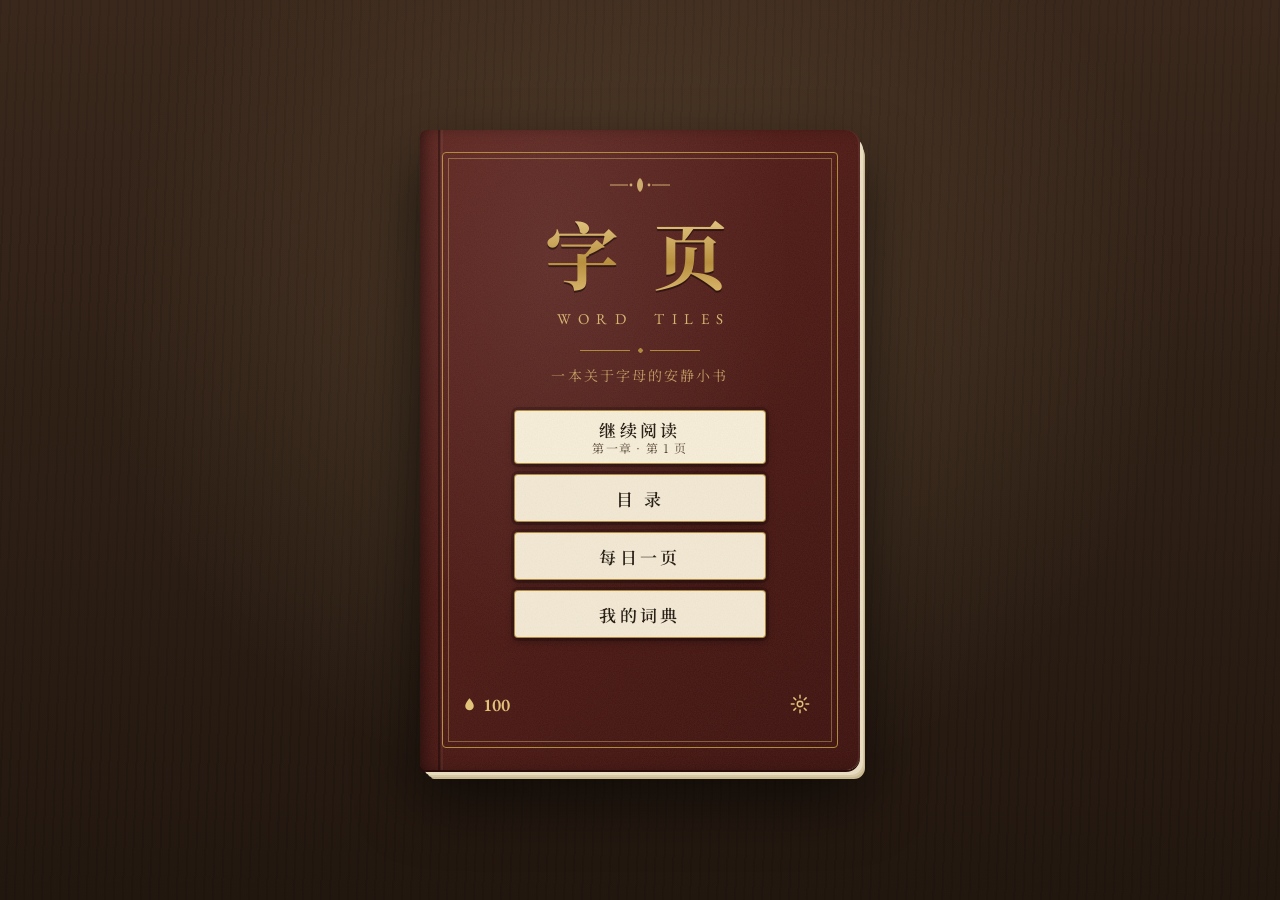
==== index.html @ 2c479955 "字页：书页风格的单词连线游戏 - 上下左右滑动连线，字砖带使用次数，幕布、提示、烟花、额外单词 - 双页书本布局与翻页动画，窄屏自动切换为单页 - 目录、每日一页、我的词典（中文释义） - 原创词表与" ====
<!doctype html>
<html lang="zh-CN">
<head>
<meta charset="utf-8">
<meta name="viewport" content="width=device-width, initial-scale=1, viewport-fit=cover">
<title>字页 · Word Pages</title>
<meta name="description" content="书页风格的单词连线谜题：上下左右滑动字母，用尽每一块字砖。">
<link rel="preconnect" href="https://fonts.googleapis.com">
<link rel="preconnect" href="https://fonts.gstatic.com" crossorigin>
<link href="https://fonts.googleapis.com/css2?family=EB+Garamond:ital,wght@0,400;0,500;0,600;0,700;1,400;1,500&family=Noto+Serif+SC:wght@400;600;700&display=swap" rel="stylesheet">
<link rel="stylesheet" href="style.css">
</head>
<body>
<svg width="0" height="0" style="position:absolute" aria-hidden="true">
  <defs>
    <filter id="inkRough" x="-10%" y="-10%" width="120%" height="120%">
      <feTurbulence type="fractalNoise" baseFrequency="0.9" numOctaves="2" seed="3" result="n"/>
      <feDisplacementMap in="SourceGraphic" in2="n" scale="2.4"/>
    </filter>
    <symbol id="i-feather" viewBox="0 0 24 24"><path d="M20 4c-6 0-11 4-12.5 10L6 18.5M20 4c0 6-4 11-10 12.5M20 4 8.5 15.5M4 20l2-1.5" fill="none" stroke="currentColor" stroke-width="1.6" stroke-linecap="round" stroke-linejoin="round"/></symbol>
    <symbol id="i-spark" viewBox="0 0 24 24"><path d="M12 3v4M12 17v4M3 12h4M17 12h4M5.6 5.6l2.8 2.8M15.6 15.6l2.8 2.8M5.6 18.4l2.8-2.8M15.6 8.4l2.8-2.8" fill="none" stroke="currentColor" stroke-width="1.6" stroke-linecap="round"/><circle cx="12" cy="12" r="1.6" fill="currentColor"/></symbol>
    <symbol id="i-notes" viewBox="0 0 24 24"><path d="M6 3h9l4 4v14H6zM15 3v4h4M9 11h7M9 14.5h7M9 18h4" fill="none" stroke="currentColor" stroke-width="1.6" stroke-linejoin="round" stroke-linecap="round"/></symbol>
    <symbol id="i-book" viewBox="0 0 24 24"><path d="M3 5.5C6 4 9 4 12 6c3-2 6-2 9-.5V19c-3-1.5-6-1.5-9 .5-3-2-6-2-9-.5zM12 6v13.5" fill="none" stroke="currentColor" stroke-width="1.6" stroke-linejoin="round"/></symbol>
    <symbol id="i-drop" viewBox="0 0 24 24"><path d="M12 3s6 6.6 6 11a6 6 0 0 1-12 0c0-4.4 6-11 6-11z" fill="currentColor"/></symbol>
    <symbol id="i-undo" viewBox="0 0 24 24"><path d="M9 7 4 12l5 5M4 12h10a6 6 0 0 1 0 12" fill="none" stroke="currentColor" stroke-width="1.6" stroke-linecap="round" stroke-linejoin="round" transform="translate(0 -3)"/></symbol>
    <symbol id="i-gear" viewBox="0 0 24 24"><circle cx="12" cy="12" r="3" fill="none" stroke="currentColor" stroke-width="1.6"/><path d="M12 2.5v3M12 18.5v3M2.5 12h3M18.5 12h3M5.3 5.3l2.1 2.1M16.6 16.6l2.1 2.1M5.3 18.7l2.1-2.1M16.6 7.4l2.1-2.1" stroke="currentColor" stroke-width="1.6" stroke-linecap="round"/></symbol>
    <symbol id="i-close" viewBox="0 0 24 24"><path d="M6 6l12 12M18 6 6 18" stroke="currentColor" stroke-width="1.8" stroke-linecap="round"/></symbol>
    <symbol id="i-lock" viewBox="0 0 24 24"><rect x="5" y="10.5" width="14" height="10" rx="1.5" fill="none" stroke="currentColor" stroke-width="1.6"/><path d="M8 10.5V8a4 4 0 0 1 8 0v2.5" fill="none" stroke="currentColor" stroke-width="1.6"/></symbol>
  </defs>
</svg>

<div id="app">

  <!-- 封面 -->
  <section id="home" class="screen active">
    <div class="cover">
      <div class="cover-frame">
        <div class="cover-orn"><svg class="fleuron" viewBox="0 0 64 16" aria-hidden="true"><path d="M2 8h18M44 8h18" stroke="currentColor" stroke-width="1"/><circle cx="23" cy="8" r="1.4" fill="currentColor"/><circle cx="41" cy="8" r="1.4" fill="currentColor"/><path d="M32 1c4 3 4 11 0 14c-4-3-4-11 0-14z" fill="currentColor"/></svg></div>
        <h1 class="cover-title">字&nbsp;页</h1>
        <div class="cover-sub">WORD&nbsp;&nbsp;TILES</div>
        <div class="cover-rule"></div>
        <p class="cover-tag" id="coverTag">一本关于字母的安静小书</p>
        <div class="cover-actions">
          <button class="plate primary" id="btnContinue"><span class="plate-main">继续阅读</span><span class="plate-sub" id="contSub">第 1 页</span></button>
          <button class="plate" id="btnToc">目 录</button>
          <button class="plate" id="btnDaily">每日一页</button>
          <button class="plate" id="btnDict">我的词典</button>
        </div>
        <div class="cover-foot">
          <span class="ink-count"><svg><use href="#i-drop"/></svg><b class="ink-val">0</b></span>
          <button class="icon-btn light" id="btnSettings" aria-label="设置"><svg><use href="#i-gear"/></svg></button>
        </div>
      </div>
    </div>
  </section>

  <!-- 目录 -->
  <section id="toc" class="screen">
    <div class="sheet">
      <header class="sheet-head">
        <button class="icon-btn" data-back aria-label="返回"><svg><use href="#i-close"/></svg></button>
        <h2>目&nbsp;&nbsp;录</h2>
        <span class="ink-count"><svg><use href="#i-drop"/></svg><b class="ink-val">0</b></span>
      </header>
      <div class="sheet-body" id="tocList"></div>
    </div>
  </section>

  <!-- 每日一页 -->
  <section id="daily" class="screen">
    <div class="sheet narrow">
      <header class="sheet-head">
        <button class="icon-btn" data-back aria-label="返回"><svg><use href="#i-close"/></svg></button>
        <h2>每日一页</h2>
        <span class="ink-count"><svg><use href="#i-drop"/></svg><b class="ink-val">0</b></span>
      </header>
      <div class="sheet-body daily-body">
        <div class="diary-date">
          <div class="diary-month" id="dMonth"></div>
          <div class="diary-day" id="dDay"></div>
          <div class="diary-week" id="dWeek"></div>
        </div>
        <div class="diary-stats">
          <div><b id="dStreak">0</b><span>连续天数</span></div>
          <div><b id="dTotal">0</b><span>累计完成</span></div>
        </div>
        <div class="week-strip" id="dWeekStrip"></div>
        <button class="plate primary" id="btnDailyPlay">翻开今日一页</button>
      </div>
    </div>
  </section>

  <!-- 词典 -->
  <section id="dict" class="screen">
    <div class="sheet">
      <header class="sheet-head">
        <button class="icon-btn" data-back aria-label="返回"><svg><use href="#i-close"/></svg></button>
        <h2>我的词典</h2>
        <span class="dict-count" id="dictCount"></span>
      </header>
      <div class="dict-search"><input id="dictQ" type="search" placeholder="查找已收录的单词…" autocomplete="off"></div>
      <div class="sheet-body" id="dictList"></div>
    </div>
  </section>

  <!-- 游戏 -->
  <section id="game" class="screen">
    <div class="book-wrap">
      <div class="book" id="book">
        <div class="page left" id="pageL">
          <header class="run-head">
            <button class="icon-btn" id="btnMenu" aria-label="目录"><svg><use href="#i-book"/></svg></button>
            <span class="chap" id="chapTitle"></span>
            <span class="ink-count mobile-only"><svg><use href="#i-drop"/></svg><b class="ink-val">0</b></span>
          </header>
          <div class="list-title"><span>词&nbsp;表</span><i id="listProg">0 / 0</i></div>
          <div class="words" id="words"></div>
          <div class="footnote" id="footnote"></div>
          <div class="folio desktop-only" id="folioL"></div>
        </div>
        <div class="page right" id="pageR">
          <header class="run-head">
            <span class="lvl" id="lvlTitle">第 1 页</span>
            <span class="tag-hard" id="tagHard" hidden></span>
            <span class="ink-count desktop-only"><svg><use href="#i-drop"/></svg><b class="ink-val">0</b></span>
          </header>
          <div class="current" id="current"><span class="cur-word" id="curWord"></span></div>
          <div class="grid-wrap" id="gridWrap">
            <div class="grid" id="grid"></div>
            <svg class="trail" id="trail"><polyline id="trailLine" points="" filter="url(#inkRough)"/></svg>
            <div class="tip" id="tip" hidden></div>
          </div>
          <nav class="toolbar">
            <button class="stamp" id="btnUndo" aria-label="撤回"><svg><use href="#i-undo"/></svg><span>撤回</span></button>
            <button class="stamp" id="btnExtras" aria-label="页边批注"><svg><use href="#i-notes"/></svg><span>批注</span><em class="badge" id="extraBadge">0</em></button>
            <button class="stamp" id="btnHint" aria-label="提示"><svg><use href="#i-feather"/></svg><span>提示</span><em class="cost">20</em></button>
            <button class="stamp" id="btnFire" aria-label="烟花"><svg><use href="#i-spark"/></svg><span>烟花</span><em class="cost">60</em></button>
          </nav>
          <div class="folio" id="folioR"></div>
        </div>
      </div>
    </div>
  </section>

  <div class="toast" id="toast"></div>
  <div class="modal" id="modal" hidden>
    <div class="modal-card" role="dialog" aria-modal="true">
      <h3 id="mTitle"></h3>
      <div id="mBody"></div>
      <div class="modal-btns" id="mBtns"></div>
    </div>
  </div>
</div>

<script src="data/levels.js"></script>
<script src="data/dictionary.js"></script>
<script>
  // 参考关卡（从原版 APK 提取）只放在本地 data/reference/，不随仓库发布
  if (location.protocol === 'file:' || /^(localhost|127\.0\.0\.1|\[::1\])$/.test(location.hostname)) {
    document.write('<script src="data/reference/levels.js" onerror="this.remove()"><\/script><script src="data/reference/dictionary.js" onerror="this.remove()"><\/script>');
  }
</script>
<script src="game.js"></script>
</body>
</html>
---- style.css ----
:root{
  --paper:#f3ead6;
  --paper-2:#ece0c6;
  --paper-edge:#d9c9a6;
  --ink:#2b2118;
  --ink-soft:#5b4a3a;
  --ink-faint:#9a8a72;
  --rule:#c8b48f;
  --red:#9b2c22;
  --red-soft:#c25a4c;
  --gold:#b08a3e;
  --gold-hi:#e2c37a;
  --leather:#5a1f1b;
  --leather-2:#3d1210;
  --desk:#2a1d15;
  --pencil:#8e8676;
  --ok:#3e6b46;
  --tile:72px;
  --gap:10px;
  --serif-en:"EB Garamond","Garamond","Georgia","Times New Roman",serif;
  --serif-zh:"Noto Serif SC","Songti SC","SimSun","STSong",serif;
  --noise:url("data:image/svg+xml;utf8,<svg xmlns='http://www.w3.org/2000/svg' width='220' height='220'><filter id='n'><feTurbulence type='fractalNoise' baseFrequency='0.85' numOctaves='3' stitchTiles='stitch'/><feColorMatrix values='0 0 0 0 0.42  0 0 0 0 0.32  0 0 0 0 0.18  0 0 0 0.10 0'/></filter><rect width='100%' height='100%' filter='url(%23n)'/></svg>");
  --fibers:url("data:image/svg+xml;utf8,<svg xmlns='http://www.w3.org/2000/svg' width='400' height='400'><filter id='f'><feTurbulence type='fractalNoise' baseFrequency='0.012 0.06' numOctaves='2' seed='7'/><feColorMatrix values='0 0 0 0 0.5  0 0 0 0 0.38  0 0 0 0 0.2  0 0 0 0.07 0'/></filter><rect width='100%' height='100%' filter='url(%23f)'/></svg>");
}
*{box-sizing:border-box;-webkit-tap-highlight-color:transparent}
html,body{margin:0;height:100%}
body{
  background:var(--desk);
  background-image:
    radial-gradient(ellipse at 50% 35%, rgba(255,214,150,.13), transparent 60%),
    repeating-linear-gradient(92deg, rgba(0,0,0,.08) 0 2px, transparent 2px 9px),
    linear-gradient(180deg,#3a281c,#22170f);
  color:var(--ink);
  font-family:var(--serif-zh);
  overflow:hidden;
  user-select:none;-webkit-user-select:none;
}
button{font:inherit;color:inherit;background:none;border:0;cursor:pointer;padding:0}
svg{width:1em;height:1em}
[hidden]{display:none!important}

#app{position:relative;height:100dvh;width:100%}
.screen{position:absolute;inset:0;display:none;align-items:center;justify-content:center;padding:16px}
.screen.active{display:flex;animation:fadeIn .35s ease}
@keyframes fadeIn{from{opacity:0}to{opacity:1}}

.paper{background-color:var(--paper);background-image:var(--noise),var(--fibers)}

/* ---------- 通用小件 ---------- */
.icon-btn{width:38px;height:38px;border-radius:50%;display:inline-grid;place-items:center;color:var(--ink-soft);font-size:22px;transition:background .2s,color .2s}
.icon-btn:hover{background:rgba(90,60,30,.08);color:var(--ink)}
.icon-btn.light{color:var(--gold-hi)}
.icon-btn.light:hover{background:rgba(255,220,150,.1)}
.ink-count{display:inline-flex;align-items:center;gap:5px;font-family:var(--serif-en);font-size:18px;color:var(--ink-soft)}
.ink-count svg{font-size:17px;color:#1d2a44}
.ink-count b{font-weight:600}
.ink-count.bump b{animation:bump .5s ease}
@keyframes bump{40%{transform:scale(1.35);color:var(--red)}}

/* ---------- 封面 ---------- */
.cover{
  width:min(440px,100%);height:min(640px,100%);
  border-radius:6px 14px 14px 6px;
  background:
    radial-gradient(ellipse at 30% 20%, rgba(255,255,255,.08), transparent 55%),
    var(--noise),
    linear-gradient(135deg,var(--leather),var(--leather-2));
  box-shadow:
    inset 10px 0 18px -8px rgba(0,0,0,.6),
    inset -2px 0 0 rgba(255,255,255,.06),
    0 2px 0 #2a0b09, 4px 6px 0 -1px #e8dcc0, 6px 9px 0 -2px #d8c9a6, 8px 12px 0 -3px #c9b78f,
    0 30px 60px rgba(0,0,0,.6);
  padding:22px;position:relative;
}
.cover::before{content:"";position:absolute;left:18px;top:0;bottom:0;width:2px;background:rgba(0,0,0,.35);box-shadow:3px 0 0 rgba(255,255,255,.05)}
.cover-frame{
  height:100%;border:1.5px solid var(--gold);border-radius:4px;
  outline:1px solid rgba(226,195,122,.4);outline-offset:-7px;
  display:flex;flex-direction:column;align-items:center;justify-content:center;
  color:var(--gold-hi);text-align:center;padding:24px 18px;
}
.fleuron{width:64px;height:16px;display:block;margin:0 auto}
.cover-orn{font-size:30px;opacity:.85;margin-bottom:6px}
.cover-title{
  font-size:74px;margin:0;letter-spacing:.1em;font-weight:700;
  color:var(--gold-hi);
  background:linear-gradient(180deg,#f3dc9c,#b88f3f 60%,#e7c77e);
  -webkit-background-clip:text;background-clip:text;-webkit-text-fill-color:transparent;
  filter:drop-shadow(0 2px 0 rgba(0,0,0,.45));
}
.cover-sub{font-family:var(--serif-en);letter-spacing:.5em;font-size:15px;margin-top:4px;padding-left:.5em;opacity:.9}
.cover-rule{width:120px;height:9px;margin:18px 0 10px;background:
  radial-gradient(circle,var(--gold) 2px,transparent 2.5px) center/9px 9px no-repeat,
  linear-gradient(var(--gold),var(--gold)) left center/50px 1px no-repeat,
  linear-gradient(var(--gold),var(--gold)) right center/50px 1px no-repeat}
.cover-tag{margin:0 0 26px;font-size:14px;opacity:.75;letter-spacing:.15em}
.cover-actions{display:flex;flex-direction:column;gap:12px;width:min(250px,100%)}
.plate{
  min-height:46px;border-radius:3px;padding:8px 16px;
  background:var(--paper);background-image:var(--noise);
  color:var(--ink);font-size:17px;letter-spacing:.2em;font-weight:600;
  box-shadow:0 0 0 1px var(--gold), 0 0 0 4px rgba(0,0,0,.2), 0 4px 10px rgba(0,0,0,.35);
  transition:transform .15s, box-shadow .15s;
  display:flex;flex-direction:column;align-items:center;justify-content:center;line-height:1.25;
}
.plate:hover{transform:translateY(-1px)}
.plate:active{transform:translateY(1px)}
.plate.primary{background-color:#f7efdb}
.plate-main{letter-spacing:.2em}
.plate-sub{font-size:12px;letter-spacing:.1em;font-weight:400;color:var(--ink-soft);font-family:var(--serif-zh)}
.cover-foot{margin-top:auto;padding-top:16px;width:100%;display:flex;justify-content:space-between;align-items:center}
.cover-foot .ink-count{color:var(--gold-hi)}
.cover-foot .ink-count svg{color:var(--gold-hi)}

/* ---------- 单页纸（目录/词典/每日） ---------- */
.sheet{
  width:min(760px,100%);height:min(820px,100%);
  background-color:var(--paper);background-image:var(--noise),var(--fibers);
  border-radius:4px;display:flex;flex-direction:column;
  box-shadow:inset 0 0 70px rgba(120,85,40,.22), 0 1px 0 var(--paper-edge), 0 3px 0 -1px #e2d4b5, 0 5px 0 -2px #d3c19c, 0 30px 60px rgba(0,0,0,.55);
}
.sheet.narrow{width:min(480px,100%)}
.sheet-head{display:flex;align-items:center;justify-content:space-between;padding:16px 20px 10px;border-bottom:1px solid var(--rule);margin:0 16px}
.sheet-head h2{margin:0;font-size:22px;letter-spacing:.3em;font-weight:700}
.sheet-body{flex:1;overflow:auto;padding:12px 28px 28px;scrollbar-width:thin;scrollbar-color:var(--rule) transparent}

/* 目录 */
.chap-row{display:flex;align-items:baseline;gap:8px;padding:11px 4px;width:100%;text-align:left;font-size:16px;border-bottom:1px dotted transparent}
.chap-row .cn{color:var(--red);min-width:5.2em;font-weight:600}
.chap-row .ct{white-space:nowrap}
.chap-row .dots{flex:1;border-bottom:2px dotted var(--rule);transform:translateY(-4px);min-width:20px}
.chap-row .cp{font-family:var(--serif-en);font-size:17px;color:var(--ink-soft)}
.chap-row .cs{font-family:var(--serif-en);font-size:13px;color:var(--ink-faint);min-width:3.6em;text-align:right}
.chap-row.locked{color:var(--ink-faint)}
.chap-row.locked .cn{color:var(--ink-faint)}
.chap-row:not(.locked):hover .ct{text-decoration:underline;text-decoration-color:var(--rule);text-underline-offset:4px}
.chap-pages{display:grid;grid-template-columns:repeat(auto-fill,minmax(44px,1fr));gap:8px;padding:6px 4px 16px}
.pg{height:44px;border-radius:50%;font-family:var(--serif-en);font-size:16px;display:grid;place-items:center;border:1px solid var(--rule);color:var(--ink-soft)}
.pg.done{background:rgba(62,107,70,.08);color:var(--ink);border-color:#9fb39a}
.pg.cur{background:var(--ink);color:var(--paper);border-color:var(--ink)}
.pg.lock{opacity:.4;cursor:default}
.pg:not(.lock):hover{border-color:var(--ink)}

/* 每日 */
.daily-body{display:flex;flex-direction:column;align-items:center;gap:22px;padding-top:26px}
.diary-date{text-align:center;padding:18px 34px 14px;border:1px solid var(--rule);outline:1px solid var(--rule);outline-offset:4px;min-width:200px}
.diary-month{font-size:15px;letter-spacing:.3em;color:var(--red)}
.diary-day{font-family:var(--serif-en);font-size:88px;line-height:1;font-weight:500}
.diary-week{font-size:14px;color:var(--ink-soft);letter-spacing:.2em}
.diary-stats{display:flex;gap:40px;text-align:center}
.diary-stats b{display:block;font-family:var(--serif-en);font-size:30px;font-weight:600}
.diary-stats span{font-size:13px;color:var(--ink-soft);letter-spacing:.1em}
.week-strip{display:flex;gap:8px}
.week-strip div{width:36px;text-align:center;font-size:12px;color:var(--ink-faint)}
.week-strip i{display:grid;place-items:center;width:30px;height:30px;margin:4px auto 0;border-radius:50%;border:1px dashed var(--rule);font-style:normal;font-family:var(--serif-en);font-size:14px;color:var(--ink-soft)}
.week-strip .done i{border:1.5px solid var(--red);color:var(--red);font-weight:700}
.week-strip .today i{border-style:solid;border-color:var(--ink)}
#btnDailyPlay{width:min(260px,100%)}

/* 词典 */
.dict-count{font-size:13px;color:var(--ink-soft);min-width:38px;text-align:right}
.dict-search{padding:12px 28px 0}
.dict-search input{width:100%;font:inherit;font-size:15px;padding:9px 4px;background:transparent;border:0;border-bottom:1px solid var(--rule);color:var(--ink);outline:none}
.dict-search input:focus{border-bottom-color:var(--ink)}
#dictList{columns:2 260px;column-gap:36px;column-rule:1px solid rgba(200,180,143,.5)}
.d-letter{font-family:var(--serif-en);font-size:30px;color:var(--red);margin:10px 0 2px;break-after:avoid;font-weight:500}
.d-entry{break-inside:avoid;margin:0 0 12px;font-size:14px;line-height:1.6}
.d-entry b{font-family:var(--serif-en);font-size:17px;letter-spacing:.04em}
.d-entry i{color:var(--red-soft);font-family:var(--serif-en);margin:0 4px}
.d-entry span{color:var(--ink-soft);font-family:var(--serif-en);font-size:15.5px}
.d-empty{color:var(--ink-faint);text-align:center;margin-top:60px;column-span:all}

/* ---------- 书本（游戏） ---------- */
.book-wrap{width:100%;height:100%;display:flex;align-items:center;justify-content:center;perspective:2400px}
.book{
  position:relative;
  width:min(1120px,100%);height:min(740px,100%);
  display:grid;grid-template-columns:1fr 1fr;perspective:2600px;
  filter:drop-shadow(0 30px 40px rgba(0,0,0,.55));
}
.book::before{ /* 书页厚度 */
  content:"";position:absolute;inset:4px -6px -8px -6px;border-radius:6px;z-index:-1;
  background:linear-gradient(90deg,#cdb994,#e7dbc0 6%,#e7dbc0 94%,#cdb994);
  box-shadow:0 2px 0 #bfa97f, 0 4px 0 #d6c4a0, 0 6px 0 #bba57c, 0 0 0 1px rgba(0,0,0,.15);
}
.page{
  position:relative;display:flex;flex-direction:column;min-height:0;
  background-color:var(--paper);background-image:var(--noise),var(--fibers);
  padding:22px 38px 34px;
}
.page.left{border-radius:6px 2px 2px 6px;box-shadow:inset -36px 0 40px -28px rgba(70,45,15,.45), inset 0 0 60px rgba(120,85,40,.16)}
.page.right{border-radius:2px 6px 6px 2px;box-shadow:inset 36px 0 40px -28px rgba(70,45,15,.45), inset 0 0 60px rgba(120,85,40,.16)}
.run-head{display:flex;align-items:center;gap:10px;min-height:40px;border-bottom:1px solid var(--rule);padding-bottom:6px;font-size:14px;color:var(--ink-soft);letter-spacing:.15em}
.run-head .chap{flex:1;text-align:center;font-style:normal}
.run-head .lvl{flex:1;font-weight:600;color:var(--ink);letter-spacing:.2em}
.page.right .run-head{justify-content:space-between}
.tag-hard{font-size:12px;color:var(--red);border:1px solid var(--red);padding:1px 7px;border-radius:2px;letter-spacing:.1em}
.folio{position:absolute;bottom:12px;left:0;right:0;text-align:center;font-family:var(--serif-en);font-size:14px;color:var(--ink-faint);letter-spacing:.2em}
.mobile-only{display:none!important}

/* 词表 */
.list-title{display:flex;justify-content:space-between;align-items:baseline;margin:18px 0 8px;font-size:15px;letter-spacing:.3em;font-weight:700}
.list-title i{font-family:var(--serif-en);font-style:italic;font-weight:400;letter-spacing:.05em;color:var(--ink-soft);font-size:16px}
.words{flex:1;min-height:0;overflow:auto;display:flex;flex-wrap:wrap;align-content:flex-start;gap:14px 26px;padding:6px 2px 12px;scrollbar-width:thin}
.w{display:flex;align-items:flex-end;gap:3px;position:relative;cursor:default}
.w.found{cursor:pointer}
.w .num{font-family:var(--serif-en);font-size:11px;color:var(--ink-faint);margin-right:3px;align-self:flex-start;font-style:italic}
.w .lt{
  width:var(--lw,26px);height:calc(var(--lw,26px) * 1.18);
  display:grid;place-items:end center;padding-bottom:1px;
  font-family:var(--serif-en);font-size:calc(var(--lw,26px) * .82);line-height:1;font-weight:500;
  border-bottom:1.5px solid var(--rule);color:transparent;position:relative;
}
.w .lt.rev{color:var(--pencil);font-style:italic}
.w.found .lt{color:var(--ink);border-bottom-color:transparent;animation:write .5s both}
.w.found .lt.rev{font-style:normal}
.w.found::after{content:"";position:absolute;left:-2px;right:-2px;bottom:4px;height:1.5px;background:transparent}
.w .mark{position:absolute;right:-12px;top:-4px;font-size:11px;color:var(--gold)}
.w.found:hover .lt{color:var(--red)}
.w.hinted .lt.rev{animation:penciled .9s ease both}
@keyframes write{from{opacity:0;transform:translateY(-4px);filter:blur(2px)}to{opacity:1;transform:none;filter:none}}
@keyframes penciled{0%{opacity:0;transform:scale(1.6)}60%{opacity:1}100%{transform:none}}

.footnote{min-height:0;font-size:14px;line-height:1.55;color:var(--ink-soft);border-top:1px solid transparent;margin-bottom:6px;transition:opacity .3s}
.footnote.show{border-top-color:var(--rule);padding-top:8px}
.footnote b{font-family:var(--serif-en);font-size:17px;color:var(--ink);letter-spacing:.04em}
.footnote i{color:var(--red-soft);font-family:var(--serif-en);margin:0 5px}
.footnote span{font-family:var(--serif-en);font-size:15.5px}

/* 当前单词 */
.current{height:64px;display:flex;align-items:center;justify-content:center;margin-top:10px}
.cur-word{font-family:var(--serif-en);font-style:italic;font-size:38px;letter-spacing:.12em;color:var(--ink);min-height:1em;position:relative;padding:0 10px}
.cur-word.ok{color:var(--ok);animation:rise .6s ease forwards}
.cur-word.dup{color:var(--gold);animation:shake .45s}
.cur-word.bad{color:var(--red);animation:shake .45s}
.cur-word.bad::after{content:"";position:absolute;left:0;right:0;top:55%;height:2px;background:var(--red);transform:rotate(-3deg);animation:strike .25s ease both}
.cur-word.extra{color:#1d2a44;animation:rise .6s ease forwards}
@keyframes rise{0%{transform:scale(1)}30%{transform:scale(1.12)}100%{transform:translateY(-14px);opacity:0}}
@keyframes shake{20%,60%{transform:translateX(-7px)}40%,80%{transform:translateX(7px)}}
@keyframes strike{from{clip-path:inset(0 100% 0 0)}to{clip-path:inset(0 0 0 0)}}

/* 字砖 */
.grid-wrap{flex:1;min-height:0;position:relative;display:flex;align-items:center;justify-content:center;touch-action:none}
.grid{display:grid;gap:var(--gap);grid-template-columns:repeat(var(--cols),var(--tile));grid-auto-rows:var(--tile);position:relative;touch-action:none}
.tile{
  position:relative;border-radius:5px;display:grid;place-items:center;
  background:#f8f1e1;background-image:var(--noise);
  box-shadow:0 1px 0 #fffaf0 inset, 0 0 0 1px #cdb994, 0 2px 0 #c2ac82, 0 4px 6px rgba(80,55,25,.25);
  font-family:var(--serif-en);font-weight:600;font-size:calc(var(--tile)*.56);color:var(--ink);
  transition:transform .12s, background-color .2s, box-shadow .2s, opacity .4s;
}
.tile .ch{transform:translateY(calc(var(--tile)*-.02))}
.tile .cnt{
  position:absolute;top:calc(var(--tile)*.06);right:calc(var(--tile)*.09);
  font-size:calc(var(--tile)*.2);font-weight:500;color:var(--red);font-style:italic;line-height:1;
}
.tile.sel{transform:translateY(2px) scale(.96);background-color:#efe2c4;box-shadow:0 0 0 1px #a88d5e, 0 0 0 calc(var(--tile)*.06) rgba(43,33,24,.12), 0 1px 0 #b39a6b}
.tile.pop{animation:tpop .45s ease}
.tile.cntdown .cnt{animation:cnt .5s ease}
@keyframes tpop{40%{transform:scale(1.1)}}
@keyframes cnt{0%{transform:scale(1.8);opacity:.2}100%{transform:none}}
.tile.spent{
  background:transparent;box-shadow:none;color:transparent;
  border:1.5px dashed rgba(154,138,114,.45);
  animation:erase .6s ease;
}
.tile.spent .cnt{display:none}
@keyframes erase{0%{background:#f8f1e1;color:var(--ink);transform:scale(1)}50%{transform:scale(.88);filter:blur(1.5px)}100%{transform:scale(1)}}
.tile.hint-glow{animation:hglow 1.4s ease 2}
@keyframes hglow{50%{box-shadow:0 0 0 3px var(--gold-hi), 0 0 18px rgba(176,138,62,.7)}}
.tile.curt{color:transparent;background:#d9c6a0;
  background-image:repeating-linear-gradient(45deg,rgba(91,74,58,.18) 0 2px,transparent 2px 9px),var(--noise);
  box-shadow:0 0 0 1px #a88d5e, 0 3px 0 #9c8257}
.tile.curt .cnt{display:none}
.tile.curt.opening{animation:unveil .7s ease}
@keyframes unveil{0%{transform:rotateX(0)}50%{transform:rotateX(90deg)}100%{transform:rotateX(0)}}
.curt-num{position:absolute;inset:0;display:grid;place-items:center;z-index:2;pointer-events:none}
.curt-num b{width:calc(var(--tile)*.56);height:calc(var(--tile)*.56);border-radius:50%;display:grid;place-items:center;
  background:var(--red);color:#f6e9cf;font-family:var(--serif-en);font-size:calc(var(--tile)*.3);font-weight:600;
  box-shadow:0 0 0 2px rgba(155,44,34,.3), 0 2px 4px rgba(0,0,0,.3)}

.trail{position:absolute;inset:0;width:100%;height:100%;pointer-events:none;overflow:visible}
.trail polyline{fill:none;stroke:rgba(43,33,24,.55);stroke-linecap:round;stroke-linejoin:round;stroke-width:calc(var(--tile)*.16)}

.tip{position:absolute;left:50%;top:0;transform:translateX(-50%);width:max-content;max-width:94%;
  background:#fffaf0;border:1px solid var(--rule);padding:8px 14px;font-size:14px;line-height:1.5;color:var(--ink-soft);
  box-shadow:0 6px 16px rgba(80,55,25,.18);transform-origin:top center;animation:tipIn .4s ease;z-index:4;text-align:center}
.tip::before{content:"✎ ";color:var(--red)}
@keyframes tipIn{from{opacity:0;transform:translateX(-50%) translateY(-8px) rotate(-1deg)}}

/* 工具栏：印章按钮 */
.toolbar{display:flex;justify-content:center;gap:18px;padding:14px 0 22px}
.stamp{position:relative;width:62px;display:flex;flex-direction:column;align-items:center;gap:4px;color:var(--ink-soft);font-size:12px;letter-spacing:.15em}
.stamp svg{width:46px;height:46px;padding:11px;border-radius:50%;border:1.5px solid currentColor;outline:1px solid currentColor;outline-offset:2px;background:rgba(255,250,240,.5);transition:transform .15s,color .2s,background .2s}
.stamp:hover{color:var(--ink)}
.stamp:hover svg{transform:rotate(-8deg)}
.stamp:active svg{transform:scale(.92)}
.stamp:disabled{opacity:.35;cursor:default}
.stamp:disabled svg{transform:none}
#btnHint,#btnFire{color:var(--red)}
.stamp .badge,.stamp .cost{position:absolute;top:-4px;right:0;min-width:20px;height:20px;padding:0 5px;border-radius:10px;font-style:normal;font-family:var(--serif-en);font-size:12px;letter-spacing:0;display:grid;place-items:center}
.stamp .badge{background:#1d2a44;color:#f3ead6}
.stamp .cost{background:var(--paper);color:var(--ink);border:1px solid var(--rule);right:-6px}
.stamp .cost::before{content:"";width:7px;height:9px;margin-right:2px;background:#1d2a44;clip-path:path("M3.5 0C3.5 0 7 4 7 6A3.5 3.5 0 0 1 0 6C0 4 3.5 0 3.5 0Z")}
.stamp .cost{display:flex;align-items:center}
.stamp .badge.bump{animation:bump .5s}

/* 翻页 */
.flip-sheet{position:absolute;top:0;bottom:0;transform-style:preserve-3d;z-index:20;pointer-events:none;transform-origin:left center}
.flip-sheet>.face{position:absolute;inset:0;backface-visibility:hidden;-webkit-backface-visibility:hidden;overflow:hidden}
.flip-sheet>.face.back{transform:rotateY(180deg)}
.flip-sheet>.face>.page{height:100%}
.flip-sheet>.face::after{content:"";position:absolute;inset:0;pointer-events:none;background:linear-gradient(90deg,rgba(0,0,0,.0),rgba(0,0,0,.0));transition:none}
.flip-shade{position:absolute;inset:0;pointer-events:none;z-index:5}
.under{position:absolute;top:0;bottom:0;z-index:15;pointer-events:none;overflow:hidden}
.under>.page{height:100%}
.under *,.flip-sheet *{animation:none!important;transition:none!important}

/* 完成页 */
.done-card{position:absolute;inset:0;z-index:10;display:flex;flex-direction:column;align-items:center;justify-content:center;text-align:center;
  background-color:rgba(243,234,214,.94);background-image:var(--noise);border-radius:inherit;animation:fadeIn .5s ease;padding:30px}
.done-card .fin{font-family:var(--serif-en);font-style:italic;font-size:22px;color:var(--ink-soft);letter-spacing:.2em}
.done-card .big{font-size:40px;font-weight:700;letter-spacing:.25em;margin:6px 0 4px;padding-left:.25em}
.done-card .orn{color:var(--red);font-size:22px;margin:4px 0 12px}
.done-card .msg{font-size:17px;line-height:1.7;white-space:pre-line;margin:0 0 18px;color:var(--ink)}
.done-card .stats{display:flex;gap:26px;margin-bottom:24px;font-size:13px;color:var(--ink-soft)}
.done-card .stats b{display:block;font-family:var(--serif-en);font-size:24px;color:var(--ink);font-weight:600}
.done-card .seal{position:absolute;right:12%;top:16%;width:86px;height:86px;border-radius:50%;border:3px double var(--red);color:var(--red);
  display:grid;place-items:center;font-size:18px;font-weight:700;letter-spacing:.1em;transform:rotate(-14deg);opacity:.85;animation:sealIn .5s .5s both}
@keyframes sealIn{from{opacity:0;transform:rotate(-14deg) scale(2.2)}}
.done-card .plate{width:220px}

/* 提示条 & 弹窗 */
.toast{position:fixed;left:50%;top:22px;transform:translate(-50%,-30px);opacity:0;z-index:60;
  background:var(--paper);background-image:var(--noise);border:1px solid var(--rule);padding:9px 20px;font-size:15px;letter-spacing:.1em;
  box-shadow:0 8px 20px rgba(0,0,0,.35);transition:all .3s;pointer-events:none;white-space:nowrap}
.toast.show{opacity:1;transform:translate(-50%,0)}
.modal{position:fixed;inset:0;z-index:50;background:rgba(20,12,6,.55);display:flex;align-items:center;justify-content:center;padding:16px;animation:fadeIn .2s}
.modal-card{width:min(400px,100%);max-height:86dvh;overflow:auto;background-color:var(--paper);background-image:var(--noise),var(--fibers);
  border-radius:3px;padding:24px 26px 20px;box-shadow:0 0 0 1px var(--rule),0 0 0 6px rgba(243,234,214,.4),0 20px 50px rgba(0,0,0,.5);animation:cardIn .3s ease}
@keyframes cardIn{from{transform:translateY(16px) rotate(-1deg);opacity:0}}
.modal-card h3{margin:0 0 14px;font-size:20px;letter-spacing:.2em;text-align:center;border-bottom:1px solid var(--rule);padding-bottom:12px}
#mBody{font-size:15px;line-height:1.7;color:var(--ink-soft)}
.modal-btns{display:flex;gap:12px;margin-top:20px;justify-content:center;flex-wrap:wrap}
.modal-btns .plate{min-width:120px;font-size:15px;letter-spacing:.12em;box-shadow:0 0 0 1px var(--rule),0 3px 8px rgba(0,0,0,.15)}
.modal-btns .plate.primary{background:var(--ink);color:var(--paper);box-shadow:0 0 0 1px var(--ink),0 3px 8px rgba(0,0,0,.2)}
.extra-list{display:flex;flex-wrap:wrap;gap:8px 16px;font-family:var(--serif-en);font-size:18px;color:var(--ink);margin-top:6px}
.extra-list span{border-bottom:1px solid var(--rule)}
.extra-list em{color:var(--ink-faint);font-size:14px}
.set-row{display:flex;justify-content:space-between;align-items:center;padding:10px 0;border-bottom:1px dotted var(--rule);color:var(--ink)}
.switch{width:46px;height:26px;border-radius:13px;background:var(--rule);position:relative;transition:background .2s}
.switch::after{content:"";position:absolute;top:3px;left:3px;width:20px;height:20px;border-radius:50%;background:var(--paper);transition:left .2s;box-shadow:0 1px 3px rgba(0,0,0,.3)}
.switch.on{background:var(--ink)}
.switch.on::after{left:23px}
.seg{display:inline-flex;border:1px solid var(--rule);border-radius:3px;overflow:hidden}
.seg button{padding:5px 14px;font-size:14px;color:var(--ink-soft)}
.seg button.on{background:var(--ink);color:var(--paper)}
.text-btn{color:var(--red);text-decoration:underline;text-underline-offset:3px;font-size:14px}

/* ---------- 窄屏：单页 ---------- */
@media (max-width: 820px){
  .screen{padding:0}
  .sheet{height:100%;width:100%;border-radius:0}
  .sheet-body{padding:10px 18px 24px}
  .sheet-head{margin:0 8px;padding:12px 8px 8px}
  .dict-search{padding:10px 18px 0}
  .cover{width:100%;height:100%;border-radius:0;box-shadow:inset 10px 0 18px -8px rgba(0,0,0,.6)}
  .cover-title{font-size:64px}
  .book{grid-template-columns:1fr;grid-template-rows:auto 1fr;width:100%;height:100%;filter:none}
  .book::before{display:none}
  .page{padding:10px 16px 0}
  .page.left{border-radius:0;box-shadow:none;padding-bottom:0}
  .page.right{border-radius:0;box-shadow:none;padding-top:0}
  .book{background-color:var(--paper);box-shadow:inset 0 0 70px rgba(120,85,40,.2)}
  .page{background:transparent}
  .page.right .run-head{display:none}
  .desktop-only{display:none!important}
  .mobile-only{display:inline-flex!important}
  .run-head{min-height:44px}
  .list-title{margin:10px 0 4px;font-size:13px}
  .words{max-height:30dvh;gap:10px 18px;flex:none;justify-content:center}
  .footnote{font-size:13px}
  .current{height:52px;margin-top:4px}
  .cur-word{font-size:32px}
  .toolbar{gap:10px;padding:10px 0 calc(14px + env(safe-area-inset-bottom))}
  .folio{display:none}
  .done-card .seal{right:6%;top:8%;width:70px;height:70px;font-size:15px}
}
@media (max-height: 560px) and (min-width: 821px){
  .page{padding-top:12px;padding-bottom:16px}
  .current{height:46px;margin-top:2px}
  .toolbar{padding:6px 0 8px}
  .folio{display:none}
}
@media (prefers-reduced-motion: reduce){
  *{animation-duration:.01ms!important;transition-duration:.01ms!important}
}
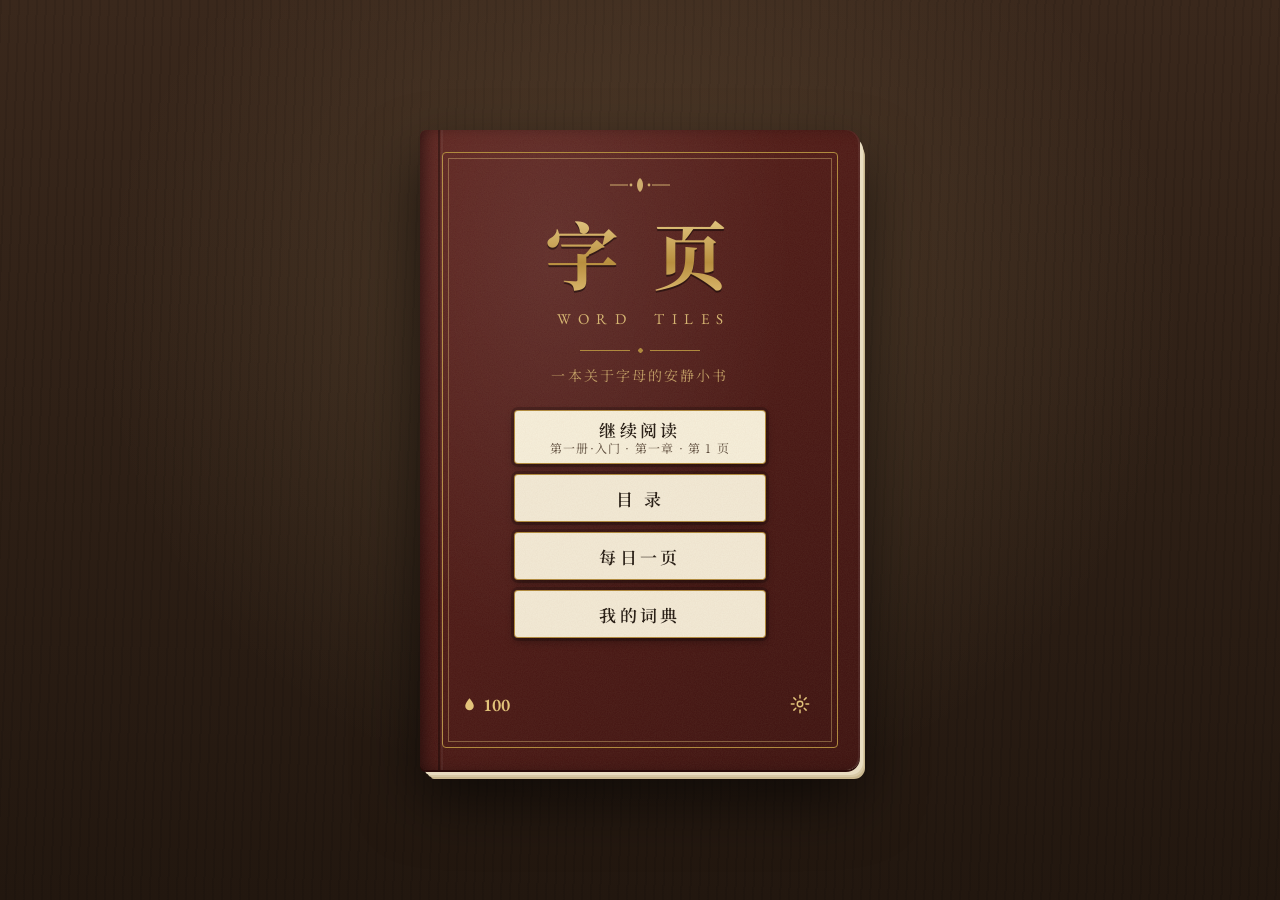
==== commit 551253b4: "词汇难度分级、五册关卡、本页信息与关卡编辑器 - 从 ECDICT（MIT）构建 21094 词的分级词表，按词频分为   非常常用/常用/一般/罕见/非常罕见 5 档，附中文释义 - 关卡按每册的难" ====
--- a/index.html
+++ b/index.html
@@ -103,6 +103,71 @@
     </div>
   </section>
 
+  <!-- 关卡编辑器（大厅按空格 / 长按封面标题） -->
+  <section id="editor" class="screen">
+    <div class="sheet wide">
+      <header class="sheet-head">
+        <button class="icon-btn" data-back aria-label="返回"><svg><use href="#i-close"/></svg></button>
+        <h2>关卡编辑器</h2>
+        <span class="ed-hint">Esc 返回</span>
+      </header>
+      <div class="sheet-body ed-body">
+        <div class="ed-col ed-board">
+          <div class="ed-row">
+            <span class="ed-label">尺寸</span>
+            <span class="stepper">宽<button data-dim="W" data-d="-1">−</button><b id="edW">4</b><button data-dim="W" data-d="1">+</button></span>
+            <span class="stepper">高<button data-dim="H" data-d="-1">−</button><b id="edH">3</b><button data-dim="H" data-d="1">+</button></span>
+          </div>
+          <div class="ed-row">
+            <span class="ed-label">画笔</span>
+            <span class="seg" id="edMode">
+              <button data-mode="letter" class="on">字母</button>
+              <button data-mode="0">幕布 A</button>
+              <button data-mode="1">幕布 B</button>
+            </span>
+            <label class="ed-req" id="edReqWrap" hidden>揭开需 <input type="number" id="edReq" min="1" max="30" value="2"> 词</label>
+          </div>
+          <div class="ed-grid-wrap"><div class="ed-grid" id="edGrid"></div></div>
+          <div class="ed-row center">
+            <button class="ed-btn" id="edRandom">随机补全空格</button>
+            <button class="ed-btn" id="edClearLetters">清空字母</button>
+          </div>
+          <ul class="ed-status" id="edStatus"></ul>
+        </div>
+
+        <div class="ed-col ed-side">
+          <input class="ed-name" id="edName" placeholder="给这一页起个名字（可选）" maxlength="24" autocomplete="off">
+          <div class="ed-sec"><span>词&nbsp;表</span><i id="edWordCount">0</i></div>
+          <form class="ed-add" id="edAddForm" autocomplete="off">
+            <input id="edWordIn" placeholder="输入单词，回车添加" autocapitalize="characters" spellcheck="false">
+            <button class="ed-btn" type="submit">添加</button>
+          </form>
+          <div class="chips" id="edWords"></div>
+
+          <div class="ed-sec"><span>盘面中的单词</span><button class="text-btn" id="edScan">重新查找</button></div>
+          <div class="chips sugg" id="edSugg"></div>
+          <div class="ed-tip">点击加入词表；<button class="text-btn" id="edAllExtra">把剩下的都设为额外单词</button></div>
+
+          <div class="ed-sec"><span>额外单词</span><i id="edExtraCount">0</i></div>
+          <div class="chips" id="edExtras"></div>
+
+          <div class="ed-actions">
+            <button class="plate primary" id="edPlay">试 玩</button>
+            <button class="plate" id="edSave">保 存</button>
+          </div>
+          <div class="ed-row center small">
+            <button class="text-btn" id="edNew">新建</button>
+            <button class="text-btn" id="edExport">导出</button>
+            <button class="text-btn" id="edImport">导入</button>
+          </div>
+
+          <div class="ed-sec"><span>我的关卡</span><i id="edSavedCount">0</i></div>
+          <div class="ed-saved" id="edSaved"></div>
+        </div>
+      </div>
+    </div>
+  </section>
+
   <!-- 游戏 -->
   <section id="game" class="screen">
     <div class="book-wrap">
@@ -113,8 +178,9 @@
             <span class="chap" id="chapTitle"></span>
             <span class="ink-count mobile-only"><svg><use href="#i-drop"/></svg><b class="ink-val">0</b></span>
           </header>
-          <div class="list-title"><span>词&nbsp;表</span><i id="listProg">0 / 0</i></div>
+          <div class="list-title"><span>词&nbsp;表</span><button class="info-btn" id="btnInfo" title="本页信息">本页信息</button><i id="listProg">0 / 0</i></div>
           <div class="words" id="words"></div>
+          <div class="info" id="info" hidden></div>
           <div class="footnote" id="footnote"></div>
           <div class="folio desktop-only" id="folioL"></div>
         </div>
@@ -161,5 +227,6 @@
   }
 </script>
 <script src="game.js"></script>
+<script src="editor.js"></script>
 </body>
 </html>
--- a/style.css
+++ b/style.css
@@ -395,3 +395,124 @@
 @media (prefers-reduced-motion: reduce){
   *{animation-duration:.01ms!important;transition-duration:.01ms!important}
 }
+
+/* ---------- 关卡编辑器 ---------- */
+.sheet.wide{width:min(1060px,100%)}
+.ed-hint{font-size:12px;color:var(--ink-faint);letter-spacing:.1em;min-width:38px;text-align:right}
+.ed-body{display:grid;grid-template-columns:minmax(0,1.05fr) minmax(0,1fr);gap:34px;padding-top:18px}
+.ed-col{min-width:0;display:flex;flex-direction:column;gap:12px}
+.ed-board{border-right:1px solid var(--rule);padding-right:30px}
+.ed-row{display:flex;align-items:center;gap:14px;flex-wrap:wrap;font-size:14px}
+.ed-row.center{justify-content:center}
+.ed-row.small{gap:22px}
+.ed-label{color:var(--ink-soft);letter-spacing:.2em;font-size:13px;min-width:3em}
+.stepper{display:inline-flex;align-items:center;gap:6px;color:var(--ink-soft)}
+.stepper button{width:28px;height:28px;border-radius:50%;border:1px solid var(--rule);font-size:16px;line-height:1;color:var(--ink)}
+.stepper button:hover{border-color:var(--ink)}
+.stepper b{font-family:var(--serif-en);font-size:20px;min-width:1ch;text-align:center;color:var(--ink)}
+.ed-req{font-size:14px;color:var(--ink-soft)}
+.ed-req input{width:52px;font:inherit;font-family:var(--serif-en);font-size:17px;text-align:center;background:transparent;border:0;border-bottom:1px solid var(--rule);color:var(--ink);outline:none}
+.ed-grid-wrap{display:flex;justify-content:center;padding:14px 0 6px}
+.ed-grid{--et:58px;display:grid;gap:8px;grid-template-columns:repeat(var(--cols),var(--et))}
+.ed-tile{position:relative;width:var(--et);height:var(--et)}
+.ed-tile input{
+  width:100%;height:100%;border:0;border-radius:5px;text-align:center;caret-color:var(--red);
+  font-family:var(--serif-en);font-weight:600;font-size:calc(var(--et)*.54);color:var(--ink);text-transform:uppercase;
+  background:#f8f1e1;background-image:var(--noise);
+  box-shadow:0 0 0 1px #cdb994, 0 2px 0 #c2ac82, 0 3px 5px rgba(80,55,25,.2);outline:none;
+}
+.ed-tile input:focus{box-shadow:0 0 0 2px var(--ink), 0 2px 0 #c2ac82}
+.ed-tile.empty input{background:rgba(255,250,240,.4);box-shadow:inset 0 0 0 1.5px rgba(154,138,114,.5)}
+.ed-tile.unc input{box-shadow:0 0 0 2px var(--red-soft), 0 2px 0 #c2ac82}
+.ed-tile .cnt{position:absolute;top:4px;right:6px;font-family:var(--serif-en);font-style:italic;font-size:13px;color:var(--red);pointer-events:none}
+.ed-tile .cur{position:absolute;inset:0;border-radius:5px;pointer-events:none;
+  background-image:repeating-linear-gradient(45deg,rgba(91,74,58,.28) 0 2px,transparent 2px 8px);
+  box-shadow:inset 0 0 0 2px rgba(91,74,58,.5)}
+.ed-tile .cur.b{background-image:repeating-linear-gradient(-45deg,rgba(29,42,68,.28) 0 2px,transparent 2px 8px);box-shadow:inset 0 0 0 2px rgba(29,42,68,.5)}
+.ed-tile .cur span{position:absolute;left:4px;bottom:2px;font-family:var(--serif-en);font-size:12px;font-weight:700;color:var(--ink-soft)}
+.ed-grid.paint input{cursor:pointer;caret-color:transparent}
+.ed-btn{font-size:13px;padding:6px 12px;border:1px solid var(--rule);border-radius:3px;color:var(--ink-soft);letter-spacing:.08em;background:rgba(255,250,240,.4)}
+.ed-btn:hover{border-color:var(--ink);color:var(--ink)}
+.ed-status{list-style:none;margin:4px 0 0;padding:10px 0 0;border-top:1px dotted var(--rule);font-size:13.5px;line-height:1.9;color:var(--ink-soft)}
+.ed-status li::before{content:"○";display:inline-block;width:1.4em;color:var(--ink-faint)}
+.ed-status li.ok::before{content:"✓";color:var(--ok);font-weight:700}
+.ed-status li.bad{color:var(--red)}
+.ed-status li.bad::before{content:"✗";color:var(--red);font-weight:700}
+.ed-name{font:inherit;font-size:18px;padding:6px 2px;background:transparent;border:0;border-bottom:1px solid var(--rule);color:var(--ink);outline:none;letter-spacing:.05em}
+.ed-name:focus{border-bottom-color:var(--ink)}
+.ed-sec{display:flex;justify-content:space-between;align-items:baseline;font-size:14px;font-weight:700;letter-spacing:.2em;margin-top:6px;border-bottom:1px solid var(--rule);padding-bottom:4px}
+.ed-sec i{font-family:var(--serif-en);font-weight:400;font-size:15px;color:var(--ink-soft);letter-spacing:0}
+.ed-sec .text-btn{font-weight:400;letter-spacing:.05em;font-size:12.5px}
+.ed-add{display:flex;gap:8px}
+.ed-add input{flex:1;min-width:0;font-family:var(--serif-en);font-size:17px;letter-spacing:.1em;text-transform:uppercase;padding:6px 4px;background:transparent;border:0;border-bottom:1px solid var(--rule);color:var(--ink);outline:none}
+.ed-add input:focus{border-bottom-color:var(--ink)}
+.chips{display:flex;flex-wrap:wrap;gap:6px 8px;min-height:24px}
+.chip{display:inline-flex;align-items:center;gap:5px;padding:3px 6px 3px 10px;border:1px solid var(--rule);border-radius:14px;font-family:var(--serif-en);font-size:15.5px;letter-spacing:.06em;background:rgba(255,250,240,.5);color:var(--ink)}
+.chip em{font-style:normal;font-size:11px;color:var(--ink-faint);font-family:var(--serif-zh);letter-spacing:0}
+.chip .x{width:18px;height:18px;border-radius:50%;display:grid;place-items:center;font-size:13px;color:var(--ink-faint)}
+.chip .x:hover{background:rgba(155,44,34,.12);color:var(--red)}
+.chip.bad{border-color:var(--red-soft);color:var(--red)}
+.chips.sugg .chip{padding-right:10px;border-style:dashed;cursor:pointer;color:var(--ink-soft)}
+.chips.sugg .chip:hover{border-style:solid;color:var(--ink);border-color:var(--ink)}
+.chips .none{font-size:13px;color:var(--ink-faint)}
+.ed-tip{font-size:12.5px;color:var(--ink-faint)}
+.ed-tip .text-btn{font-size:12.5px}
+.ed-actions{display:flex;gap:12px;margin-top:10px}
+.ed-actions .plate{flex:1;font-size:16px;box-shadow:0 0 0 1px var(--rule),0 3px 8px rgba(0,0,0,.12)}
+.ed-actions .plate.primary{background:var(--ink);color:var(--paper);box-shadow:0 0 0 1px var(--ink),0 3px 8px rgba(0,0,0,.2)}
+.ed-saved{display:flex;flex-direction:column}
+.ed-item{display:flex;align-items:center;gap:10px;padding:8px 2px;border-bottom:1px dotted var(--rule);font-size:14px}
+.ed-item .nm{flex:1;min-width:0;overflow:hidden;text-overflow:ellipsis;white-space:nowrap}
+.ed-item .nm small{font-family:var(--serif-en);color:var(--ink-faint);margin-left:6px;letter-spacing:.08em}
+.ed-item .text-btn{font-size:13px}
+.ed-item.cur .nm{font-weight:700}
+.ed-io{width:100%;height:150px;font-family:ui-monospace,Consolas,monospace;font-size:12px;padding:8px;border:1px solid var(--rule);background:rgba(255,250,240,.6);color:var(--ink);resize:vertical;outline:none}
+@media (max-width: 820px){
+  .ed-body{grid-template-columns:1fr;gap:20px}
+  .ed-board{border-right:0;padding-right:0;border-bottom:1px solid var(--rule);padding-bottom:16px}
+  .ed-grid{--et:52px;gap:6px}
+  .ed-hint{display:none}
+}
+.plate:disabled{opacity:.4;cursor:default;transform:none}
+
+/* ---------- 词汇难度档位 ---------- */
+:root{--t1:#7d9b76;--t2:#5f8aa6;--t3:#b08a3e;--t4:#b0603e;--t5:#8e2c4a}
+.t1{--tc:var(--t1)}.t2{--tc:var(--t2)}.t3{--tc:var(--t3)}.t4{--tc:var(--t4)}.t5{--tc:var(--t5)}
+.tier{display:inline-block;font-style:normal;font-size:11.5px;letter-spacing:.05em;color:var(--tc);border:1px solid var(--tc);border-radius:2px;padding:0 5px;margin:0 6px;line-height:1.5;vertical-align:1px;font-family:var(--serif-zh)}
+.w .mark.t4,.w .mark.t5{color:var(--tc);font-size:10px}
+
+/* 目录：分册 */
+.shelf{display:grid;grid-template-columns:repeat(5,1fr);gap:10px;margin:6px 0 8px}
+.vol{display:flex;flex-direction:column;align-items:center;gap:3px;padding:12px 6px 10px;border:1px solid var(--rule);border-radius:3px;background:rgba(255,250,240,.45);transition:transform .15s,box-shadow .15s}
+.vol:hover{transform:translateY(-2px)}
+.vol b{font-size:15px;letter-spacing:.15em}
+.vol span{font-size:12px;color:var(--ink-soft);letter-spacing:.2em}
+.vol small{font-family:var(--serif-en);font-size:12.5px;color:var(--ink-faint)}
+.vol.on{border-color:var(--ink);box-shadow:0 0 0 1px var(--ink),0 6px 14px rgba(80,55,25,.18);background:#fbf5e6}
+.mixbar{display:flex;width:80%;height:5px;border-radius:3px;overflow:hidden;margin:4px 0 2px;background:var(--paper-2)}
+.mixbar i,.mix-legend i{background:var(--tc)}
+.mix-legend{display:flex;flex-wrap:wrap;justify-content:center;gap:4px 14px;font-size:12px;color:var(--ink-soft);margin:0 0 10px;padding-bottom:10px;border-bottom:1px solid var(--rule)}
+.mix-legend span{display:inline-flex;align-items:center;gap:5px}
+.mix-legend i{width:10px;height:10px;border-radius:2px;display:inline-block}
+
+/* 本页信息 */
+.list-title{gap:10px}
+.list-title span{margin-right:auto}
+.info-btn{font-size:12px;letter-spacing:.1em;font-weight:400;color:var(--ink-soft);border:1px solid var(--rule);border-radius:10px;padding:1px 9px}
+.info-btn:hover,.info-btn.on{color:var(--paper);background:var(--ink);border-color:var(--ink)}
+.info{border-top:1px dotted var(--rule);border-bottom:1px dotted var(--rule);padding:8px 2px;margin-bottom:8px;font-size:13px;color:var(--ink-soft)}
+.info-tiers{display:flex;flex-wrap:wrap;gap:4px 0;margin:0 0 6px -6px}
+.info dl{display:grid;grid-template-columns:auto 1fr;gap:3px 14px;margin:0}
+.info dt{color:var(--ink-faint);letter-spacing:.1em}
+.info dd{margin:0;color:var(--ink);font-family:var(--serif-en);font-size:14.5px}
+@media (max-width: 820px){
+  .shelf{grid-template-columns:repeat(3,1fr)}
+  .info{font-size:12px}
+  .info dl{grid-template-columns:auto 1fr auto 1fr}
+}
+.ed-status li.stats{margin-top:8px;padding-top:8px;border-top:1px dotted var(--rule)}
+.ed-status li.stats::before{display:none}
+.ed-status dl{display:grid;grid-template-columns:auto 1fr;gap:2px 14px;margin:0}
+.ed-status dt{color:var(--ink-faint);letter-spacing:.1em}
+.ed-status dd{margin:0;color:var(--ink);font-family:var(--serif-en);font-size:14.5px}
+.chip .tier{margin:0 0 0 2px;font-size:10.5px;padding:0 3px}
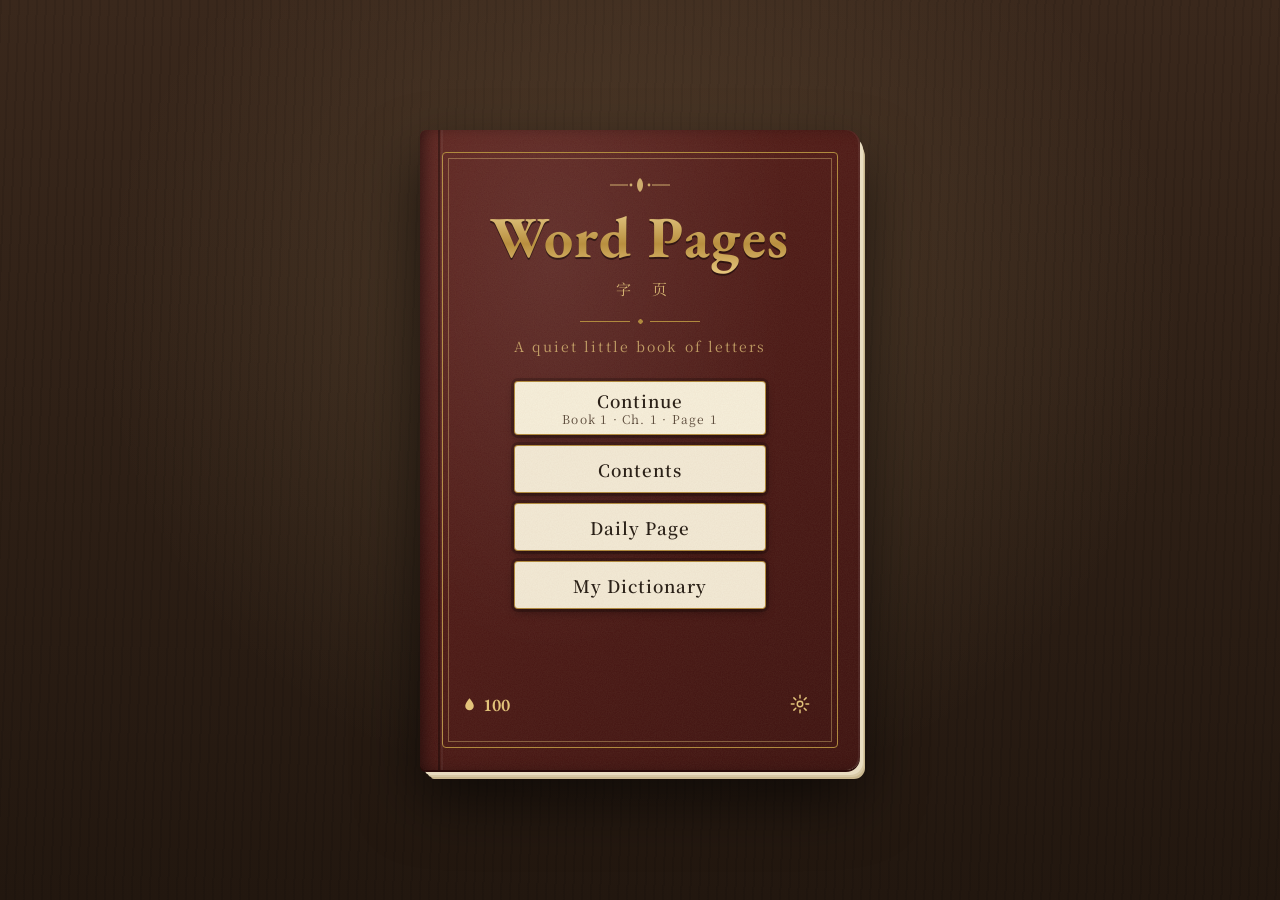
==== commit 9900eb61: "添加多语言支持与经典皮肤美术资源" ====
--- a/index.html
+++ b/index.html
@@ -8,15 +8,42 @@
 <link rel="preconnect" href="https://fonts.googleapis.com">
 <link rel="preconnect" href="https://fonts.gstatic.com" crossorigin>
 <link href="https://fonts.googleapis.com/css2?family=EB+Garamond:ital,wght@0,400;0,500;0,600;0,700;1,400;1,500&family=Noto+Serif+SC:wght@400;600;700&display=swap" rel="stylesheet">
+<script src="i18n.js"></script>
 <link rel="stylesheet" href="style.css">
+<link rel="stylesheet" href="skins.css">
+<link rel="stylesheet" href="skins-classic.css">
+<link rel="icon" type="image/png" sizes="32x32" href="assets/app-icon-32.png">
+<link rel="icon" type="image/png" sizes="192x192" href="assets/app-icon-192.png">
+<link rel="apple-touch-icon" href="assets/app-icon-180.png">
+<script>
+  // 皮肤：在页面渲染前套用，避免闪烁；各皮肤的字体按需加载
+  window.SKINS = [
+    {id:'book', name:'书页', icon:'Aa'},
+    {id:'classic', name:'典藏', icon:'Aa'},
+    {id:'typewriter', name:'复古打字机', icon:'A', font:'Special+Elite&family=Courier+Prime:wght@400;700'},
+    {id:'keyboard', name:'键盘', icon:'A', font:'JetBrains+Mono:wght@500;700&family=Noto+Sans+SC:wght@400;700'},
+    {id:'glass', name:'液态玻璃', icon:'A', font:'Inter:wght@400;600;700&family=Noto+Sans+SC:wght@400;700'},
+    {id:'cartoon', name:'卡通', icon:'A', font:'Fredoka:wght@500;700&family=ZCOOL+KuaiLe'}
+  ];
+  window.applySkin = function(id){
+    var sk = SKINS.filter(function(x){ return x.id === id; })[0] || SKINS[0];
+    document.documentElement.setAttribute('data-skin', sk.id);
+    if (sk.font && !document.getElementById('font-' + sk.id)) {
+      var l = document.createElement('link');
+      l.id = 'font-' + sk.id; l.rel = 'stylesheet';
+      l.href = 'https://fonts.googleapis.com/css2?family=' + sk.font + '&display=swap';
+      document.head.appendChild(l);
+    }
+    if (window.syncIcons) syncIcons();
+    try { localStorage.setItem('wordpages.skin', sk.id); } catch (e) {}
+    return sk.id;
+  };
+  try { applySkin(localStorage.getItem('wordpages.skin') || 'book'); } catch (e) { applySkin('book'); }
+</script>
 </head>
 <body>
 <svg width="0" height="0" style="position:absolute" aria-hidden="true">
   <defs>
-    <filter id="inkRough" x="-10%" y="-10%" width="120%" height="120%">
-      <feTurbulence type="fractalNoise" baseFrequency="0.9" numOctaves="2" seed="3" result="n"/>
-      <feDisplacementMap in="SourceGraphic" in2="n" scale="2.4"/>
-    </filter>
     <symbol id="i-feather" viewBox="0 0 24 24"><path d="M20 4c-6 0-11 4-12.5 10L6 18.5M20 4c0 6-4 11-10 12.5M20 4 8.5 15.5M4 20l2-1.5" fill="none" stroke="currentColor" stroke-width="1.6" stroke-linecap="round" stroke-linejoin="round"/></symbol>
     <symbol id="i-spark" viewBox="0 0 24 24"><path d="M12 3v4M12 17v4M3 12h4M17 12h4M5.6 5.6l2.8 2.8M15.6 15.6l2.8 2.8M5.6 18.4l2.8-2.8M15.6 8.4l2.8-2.8" fill="none" stroke="currentColor" stroke-width="1.6" stroke-linecap="round"/><circle cx="12" cy="12" r="1.6" fill="currentColor"/></symbol>
     <symbol id="i-notes" viewBox="0 0 24 24"><path d="M6 3h9l4 4v14H6zM15 3v4h4M9 11h7M9 14.5h7M9 18h4" fill="none" stroke="currentColor" stroke-width="1.6" stroke-linejoin="round" stroke-linecap="round"/></symbol>
@@ -26,8 +53,37 @@
     <symbol id="i-gear" viewBox="0 0 24 24"><circle cx="12" cy="12" r="3" fill="none" stroke="currentColor" stroke-width="1.6"/><path d="M12 2.5v3M12 18.5v3M2.5 12h3M18.5 12h3M5.3 5.3l2.1 2.1M16.6 16.6l2.1 2.1M5.3 18.7l2.1-2.1M16.6 7.4l2.1-2.1" stroke="currentColor" stroke-width="1.6" stroke-linecap="round"/></symbol>
     <symbol id="i-close" viewBox="0 0 24 24"><path d="M6 6l12 12M18 6 6 18" stroke="currentColor" stroke-width="1.8" stroke-linecap="round"/></symbol>
     <symbol id="i-lock" viewBox="0 0 24 24"><rect x="5" y="10.5" width="14" height="10" rx="1.5" fill="none" stroke="currentColor" stroke-width="1.6"/><path d="M8 10.5V8a4 4 0 0 1 8 0v2.5" fill="none" stroke="currentColor" stroke-width="1.6"/></symbol>
+    <symbol id="fleuron" viewBox="0 0 64 16"><path d="M2 8h18M44 8h18" stroke="currentColor" stroke-width="1"/><circle cx="23" cy="8" r="1.4" fill="currentColor"/><circle cx="41" cy="8" r="1.4" fill="currentColor"/><path d="M32 1c4 3 4 11 0 14c-4-3-4-11 0-14z" fill="currentColor"/></symbol>
   </defs>
 </svg>
+<!-- 典藏皮肤图标：切到 classic 时替换上面同名 symbol 的内容 -->
+<svg id="sprite-classic" width="0" height="0" style="position:absolute" aria-hidden="true">
+  <defs>
+    <symbol id="classic-i-feather" viewBox="0 0 24 24"><g fill="none" stroke="currentColor" stroke-width="1.6" stroke-linecap="round" stroke-linejoin="round"><path d="M4 21 15 10M7 17C4 9 12 2 21 3c0 9-7 17-14 14ZM10 14l-1-5m4 2 5 1"/></g></symbol>
+    <symbol id="classic-i-spark" viewBox="0 0 24 24"><g fill="none" stroke="currentColor" stroke-width="1.6" stroke-linecap="round" stroke-linejoin="round"><circle cx="12" cy="12" r="1" fill="currentColor" stroke="none"/><path d="M12 3v5m0 8v5M3 12h5m8 0h5M5.6 5.6l3.5 3.5m5.8 5.8 3.5 3.5M5.6 18.4l3.5-3.5m5.8-5.8 3.5-3.5"/></g></symbol>
+    <symbol id="classic-i-notes" viewBox="0 0 24 24"><g fill="none" stroke="currentColor" stroke-width="1.6" stroke-linecap="round" stroke-linejoin="round"><path d="M6 3h9l4 4v14H5V4q0-1 1-1ZM15 3v5h4M8 11h8m-8 4h6m-6 3h4"/></g></symbol>
+    <symbol id="classic-i-undo" viewBox="0 0 24 24"><g fill="none" stroke="currentColor" stroke-width="1.6" stroke-linecap="round" stroke-linejoin="round"><path d="m8 4-5 5 5 5M3 9h10a7 7 0 0 1 0 14" transform="translate(0 -2)"/></g></symbol>
+    <symbol id="classic-i-book" viewBox="0 0 24 24"><g fill="none" stroke="currentColor" stroke-width="1.6" stroke-linecap="round" stroke-linejoin="round"><path d="M12 5v15M3 4c4-1 6 0 9 2 3-2 5-3 9-2v14c-4-1-6 0-9 2-3-2-5-3-9-2ZM6 8c1.5 0 2.5.4 3 1m6 0c.5-.6 1.5-1 3-1M6 12l3 1m6 0 3-1"/></g></symbol>
+    <symbol id="classic-i-gear" viewBox="0 0 24 24"><g fill="none" stroke="currentColor" stroke-width="1.6" stroke-linecap="round" stroke-linejoin="round"><path d="m10 3 .5 2h3L14 3l3 1.5-.7 2 2.2 2.2 2-.7L22 11l-2 .5v3l2 .5-1.5 3-2-.7-2.2 2.2.7 2L14 23l-.5-2h-3L10 23l-3-1.5.7-2-2.2-2.2-2 .7L2 15l2-.5v-3L2 11l1.5-3 2 .7 2.2-2.2-.7-2Z" transform="translate(1 0) scale(.92)"/><circle cx="12" cy="12" r="3.3"/></g></symbol>
+    <symbol id="classic-i-close" viewBox="0 0 24 24"><g fill="none" stroke="currentColor" stroke-width="1.6" stroke-linecap="round" stroke-linejoin="round"><path d="m6 6 12 12M18 6 6 18"/></g></symbol>
+    <symbol id="classic-i-lock" viewBox="0 0 24 24"><g fill="none" stroke="currentColor" stroke-width="1.6" stroke-linecap="round" stroke-linejoin="round"><rect x="5" y="10" width="14" height="11" rx="2"/><path d="M8 10V7a4 4 0 0 1 8 0v3m-4 5v2"/></g></symbol>
+    <symbol id="classic-i-drop" viewBox="0 0 24 24"><g><path d="M12 2C10 6 5 11 5 15a7 7 0 0 0 14 0c0-4-5-9-7-13Z" fill="currentColor"/><path d="M8.5 14q-.8 2.6 1.6 3.6" fill="none" stroke="rgba(255,255,255,.55)" stroke-width="1.6" stroke-linecap="round"/></g></symbol>
+    <symbol id="classic-fleuron" viewBox="0 0 64 24"><g fill="none" stroke="currentColor" stroke-width=".8" stroke-linecap="round"><path d="M3 12h12m34 0h12M18 12c5 0 8-4 14-4s9 4 14 4c-5 0-8 4-14 4s-9-4-14-4ZM32 8V3m0 13v5M26 8c-3-6-8-5-8-5 0 4 3 7 8 5Zm12 0c3-6 8-5 8-5 0 4-3 7-8 5Z"/><circle cx="16" cy="12" r="1" fill="currentColor"/><circle cx="48" cy="12" r="1" fill="currentColor"/></g></symbol>
+  </defs>
+</svg>
+<script>
+  window.syncIcons = function(){
+    var on = document.documentElement.getAttribute('data-skin') === 'classic';
+    var alt = document.getElementById('sprite-classic'); if (!alt) return;
+    alt.querySelectorAll('symbol').forEach(function(s){
+      var t = document.getElementById(s.id.slice(8)); if (!t) return;
+      if (!t._orig) t._orig = {html: t.innerHTML, vb: t.getAttribute('viewBox')};
+      var src = on ? {html: s.innerHTML, vb: s.getAttribute('viewBox')} : t._orig;
+      t.innerHTML = src.html; t.setAttribute('viewBox', src.vb);
+    });
+  };
+  syncIcons();
+</script>
 
 <div id="app">
 
@@ -35,20 +91,20 @@
   <section id="home" class="screen active">
     <div class="cover">
       <div class="cover-frame">
-        <div class="cover-orn"><svg class="fleuron" viewBox="0 0 64 16" aria-hidden="true"><path d="M2 8h18M44 8h18" stroke="currentColor" stroke-width="1"/><circle cx="23" cy="8" r="1.4" fill="currentColor"/><circle cx="41" cy="8" r="1.4" fill="currentColor"/><path d="M32 1c4 3 4 11 0 14c-4-3-4-11 0-14z" fill="currentColor"/></svg></div>
-        <h1 class="cover-title">字&nbsp;页</h1>
-        <div class="cover-sub">WORD&nbsp;&nbsp;TILES</div>
+        <div class="cover-orn"><svg class="fleuron" aria-hidden="true"><use href="#fleuron"/></svg></div>
+        <h1 class="cover-title" data-i18n-html="cover.title">字&nbsp;页</h1>
+        <div class="cover-sub" data-i18n-html="cover.sub">WORD&nbsp;&nbsp;TILES</div>
         <div class="cover-rule"></div>
         <p class="cover-tag" id="coverTag">一本关于字母的安静小书</p>
         <div class="cover-actions">
-          <button class="plate primary" id="btnContinue"><span class="plate-main">继续阅读</span><span class="plate-sub" id="contSub">第 1 页</span></button>
-          <button class="plate" id="btnToc">目 录</button>
-          <button class="plate" id="btnDaily">每日一页</button>
-          <button class="plate" id="btnDict">我的词典</button>
+          <button class="plate primary" id="btnContinue"><span class="plate-main" data-i18n="cover.continue">继续阅读</span><span class="plate-sub" id="contSub">第 1 页</span></button>
+          <button class="plate" id="btnToc" data-i18n="cover.toc">目 录</button>
+          <button class="plate" id="btnDaily" data-i18n="cover.daily">每日一页</button>
+          <button class="plate" id="btnDict" data-i18n="cover.dict">我的词典</button>
         </div>
         <div class="cover-foot">
           <span class="ink-count"><svg><use href="#i-drop"/></svg><b class="ink-val">0</b></span>
-          <button class="icon-btn light" id="btnSettings" aria-label="设置"><svg><use href="#i-gear"/></svg></button>
+          <button class="icon-btn light" id="btnSettings" aria-label="设置" data-i18n-aria="aria.settings"><svg><use href="#i-gear"/></svg></button>
         </div>
       </div>
     </div>
@@ -58,8 +114,8 @@
   <section id="toc" class="screen">
     <div class="sheet">
       <header class="sheet-head">
-        <button class="icon-btn" data-back aria-label="返回"><svg><use href="#i-close"/></svg></button>
-        <h2>目&nbsp;&nbsp;录</h2>
+        <button class="icon-btn" data-back aria-label="返回" data-i18n-aria="aria.back"><svg><use href="#i-close"/></svg></button>
+        <h2 data-i18n-html="toc.title">目&nbsp;&nbsp;录</h2>
         <span class="ink-count"><svg><use href="#i-drop"/></svg><b class="ink-val">0</b></span>
       </header>
       <div class="sheet-body" id="tocList"></div>
@@ -70,8 +126,8 @@
   <section id="daily" class="screen">
     <div class="sheet narrow">
       <header class="sheet-head">
-        <button class="icon-btn" data-back aria-label="返回"><svg><use href="#i-close"/></svg></button>
-        <h2>每日一页</h2>
+        <button class="icon-btn" data-back aria-label="返回" data-i18n-aria="aria.back"><svg><use href="#i-close"/></svg></button>
+        <h2 data-i18n="daily.title">每日一页</h2>
         <span class="ink-count"><svg><use href="#i-drop"/></svg><b class="ink-val">0</b></span>
       </header>
       <div class="sheet-body daily-body">
@@ -81,8 +137,8 @@
           <div class="diary-week" id="dWeek"></div>
         </div>
         <div class="diary-stats">
-          <div><b id="dStreak">0</b><span>连续天数</span></div>
-          <div><b id="dTotal">0</b><span>累计完成</span></div>
+          <div><b id="dStreak">0</b><span data-i18n="daily.streak">连续天数</span></div>
+          <div><b id="dTotal">0</b><span data-i18n="daily.total">累计完成</span></div>
         </div>
         <div class="week-strip" id="dWeekStrip"></div>
         <button class="plate primary" id="btnDailyPlay">翻开今日一页</button>
@@ -94,11 +150,11 @@
   <section id="dict" class="screen">
     <div class="sheet">
       <header class="sheet-head">
-        <button class="icon-btn" data-back aria-label="返回"><svg><use href="#i-close"/></svg></button>
-        <h2>我的词典</h2>
+        <button class="icon-btn" data-back aria-label="返回" data-i18n-aria="aria.back"><svg><use href="#i-close"/></svg></button>
+        <h2 data-i18n="dict.title">我的词典</h2>
         <span class="dict-count" id="dictCount"></span>
       </header>
-      <div class="dict-search"><input id="dictQ" type="search" placeholder="查找已收录的单词…" autocomplete="off"></div>
+      <div class="dict-search"><input id="dictQ" type="search" placeholder="查找已收录的单词…" data-i18n-ph="dict.search" autocomplete="off"></div>
       <div class="sheet-body" id="dictList"></div>
     </div>
   </section>
@@ -107,61 +163,61 @@
   <section id="editor" class="screen">
     <div class="sheet wide">
       <header class="sheet-head">
-        <button class="icon-btn" data-back aria-label="返回"><svg><use href="#i-close"/></svg></button>
-        <h2>关卡编辑器</h2>
-        <span class="ed-hint">Esc 返回</span>
+        <button class="icon-btn" data-back aria-label="返回" data-i18n-aria="aria.back"><svg><use href="#i-close"/></svg></button>
+        <h2 data-i18n="ed.title">关卡编辑器</h2>
+        <span class="ed-hint" data-i18n="ed.esc">Esc 返回</span>
       </header>
       <div class="sheet-body ed-body">
         <div class="ed-col ed-board">
           <div class="ed-row">
-            <span class="ed-label">尺寸</span>
-            <span class="stepper">宽<button data-dim="W" data-d="-1">−</button><b id="edW">4</b><button data-dim="W" data-d="1">+</button></span>
-            <span class="stepper">高<button data-dim="H" data-d="-1">−</button><b id="edH">3</b><button data-dim="H" data-d="1">+</button></span>
+            <span class="ed-label" data-i18n="ed.size">尺寸</span>
+            <span class="stepper"><span data-i18n="ed.w">宽</span><button data-dim="W" data-d="-1">−</button><b id="edW">4</b><button data-dim="W" data-d="1">+</button></span>
+            <span class="stepper"><span data-i18n="ed.h">高</span><button data-dim="H" data-d="-1">−</button><b id="edH">3</b><button data-dim="H" data-d="1">+</button></span>
           </div>
           <div class="ed-row">
-            <span class="ed-label">画笔</span>
+            <span class="ed-label" data-i18n="ed.brush">画笔</span>
             <span class="seg" id="edMode">
-              <button data-mode="letter" class="on">字母</button>
-              <button data-mode="0">幕布 A</button>
-              <button data-mode="1">幕布 B</button>
+              <button data-mode="letter" class="on" data-i18n="ed.letter">字母</button>
+              <button data-mode="0" data-i18n="ed.curtA">幕布 A</button>
+              <button data-mode="1" data-i18n="ed.curtB">幕布 B</button>
             </span>
-            <label class="ed-req" id="edReqWrap" hidden>揭开需 <input type="number" id="edReq" min="1" max="30" value="2"> 词</label>
+            <label class="ed-req" id="edReqWrap" hidden><span data-i18n="ed.req1">揭开需</span> <input type="number" id="edReq" min="1" max="30" value="2"> <span data-i18n="ed.req2">词</span></label>
           </div>
           <div class="ed-grid-wrap"><div class="ed-grid" id="edGrid"></div></div>
           <div class="ed-row center">
-            <button class="ed-btn" id="edRandom">随机补全空格</button>
-            <button class="ed-btn" id="edClearLetters">清空字母</button>
+            <button class="ed-btn" id="edRandom" data-i18n="ed.random">随机补全空格</button>
+            <button class="ed-btn" id="edClearLetters" data-i18n="ed.clear">清空字母</button>
           </div>
           <ul class="ed-status" id="edStatus"></ul>
         </div>
 
         <div class="ed-col ed-side">
-          <input class="ed-name" id="edName" placeholder="给这一页起个名字（可选）" maxlength="24" autocomplete="off">
-          <div class="ed-sec"><span>词&nbsp;表</span><i id="edWordCount">0</i></div>
+          <input class="ed-name" id="edName" placeholder="给这一页起个名字（可选）" data-i18n-ph="ed.name" maxlength="24" autocomplete="off">
+          <div class="ed-sec"><span data-i18n-html="ed.words">词&nbsp;表</span><i id="edWordCount">0</i></div>
           <form class="ed-add" id="edAddForm" autocomplete="off">
-            <input id="edWordIn" placeholder="输入单词，回车添加" autocapitalize="characters" spellcheck="false">
-            <button class="ed-btn" type="submit">添加</button>
+            <input id="edWordIn" placeholder="输入单词，回车添加" data-i18n-ph="ed.wordIn" autocapitalize="characters" spellcheck="false">
+            <button class="ed-btn" type="submit" data-i18n="ed.add">添加</button>
           </form>
           <div class="chips" id="edWords"></div>
 
-          <div class="ed-sec"><span>盘面中的单词</span><button class="text-btn" id="edScan">重新查找</button></div>
+          <div class="ed-sec"><span data-i18n="ed.onBoard">盘面中的单词</span><button class="text-btn" id="edScan" data-i18n="ed.rescan">重新查找</button></div>
           <div class="chips sugg" id="edSugg"></div>
-          <div class="ed-tip">点击加入词表；<button class="text-btn" id="edAllExtra">把剩下的都设为额外单词</button></div>
-
-          <div class="ed-sec"><span>额外单词</span><i id="edExtraCount">0</i></div>
+          <div class="ed-tip"><span data-i18n="ed.clickAdd">点击加入词表；</span><button class="text-btn" id="edAllExtra" data-i18n="ed.allExtra">把剩下的都设为额外单词</button></div>
+
+          <div class="ed-sec"><span data-i18n="ed.extras">额外单词</span><i id="edExtraCount">0</i></div>
           <div class="chips" id="edExtras"></div>
 
           <div class="ed-actions">
-            <button class="plate primary" id="edPlay">试 玩</button>
-            <button class="plate" id="edSave">保 存</button>
+            <button class="plate primary" id="edPlay" data-i18n="ed.play">试 玩</button>
+            <button class="plate" id="edSave" data-i18n="ed.save">保 存</button>
           </div>
           <div class="ed-row center small">
-            <button class="text-btn" id="edNew">新建</button>
-            <button class="text-btn" id="edExport">导出</button>
-            <button class="text-btn" id="edImport">导入</button>
-          </div>
-
-          <div class="ed-sec"><span>我的关卡</span><i id="edSavedCount">0</i></div>
+            <button class="text-btn" id="edNew" data-i18n="ed.new">新建</button>
+            <button class="text-btn" id="edExport" data-i18n="ed.export">导出</button>
+            <button class="text-btn" id="edImport" data-i18n="ed.import">导入</button>
+          </div>
+
+          <div class="ed-sec"><span data-i18n="ed.mine">我的关卡</span><i id="edSavedCount">0</i></div>
           <div class="ed-saved" id="edSaved"></div>
         </div>
       </div>
@@ -174,11 +230,11 @@
       <div class="book" id="book">
         <div class="page left" id="pageL">
           <header class="run-head">
-            <button class="icon-btn" id="btnMenu" aria-label="目录"><svg><use href="#i-book"/></svg></button>
+            <button class="icon-btn" id="btnMenu" aria-label="目录" data-i18n-aria="aria.toc"><svg><use href="#i-book"/></svg></button>
             <span class="chap" id="chapTitle"></span>
             <span class="ink-count mobile-only"><svg><use href="#i-drop"/></svg><b class="ink-val">0</b></span>
           </header>
-          <div class="list-title"><span>词&nbsp;表</span><button class="info-btn" id="btnInfo" title="本页信息">本页信息</button><i id="listProg">0 / 0</i></div>
+          <div class="list-title"><span data-i18n-html="game.words">词&nbsp;表</span><button class="info-btn" id="btnInfo" title="本页信息" data-i18n="game.info" data-i18n-title="game.info">本页信息</button><i id="listProg">0 / 0</i></div>
           <div class="words" id="words"></div>
           <div class="info" id="info" hidden></div>
           <div class="footnote" id="footnote"></div>
@@ -193,14 +249,13 @@
           <div class="current" id="current"><span class="cur-word" id="curWord"></span></div>
           <div class="grid-wrap" id="gridWrap">
             <div class="grid" id="grid"></div>
-            <svg class="trail" id="trail"><polyline id="trailLine" points="" filter="url(#inkRough)"/></svg>
             <div class="tip" id="tip" hidden></div>
           </div>
           <nav class="toolbar">
-            <button class="stamp" id="btnUndo" aria-label="撤回"><svg><use href="#i-undo"/></svg><span>撤回</span></button>
-            <button class="stamp" id="btnExtras" aria-label="页边批注"><svg><use href="#i-notes"/></svg><span>批注</span><em class="badge" id="extraBadge">0</em></button>
-            <button class="stamp" id="btnHint" aria-label="提示"><svg><use href="#i-feather"/></svg><span>提示</span><em class="cost">20</em></button>
-            <button class="stamp" id="btnFire" aria-label="烟花"><svg><use href="#i-spark"/></svg><span>烟花</span><em class="cost">60</em></button>
+            <button class="stamp" id="btnUndo" aria-label="撤回" data-i18n-aria="tool.undo"><svg><use href="#i-undo"/></svg><span data-i18n="tool.undo">撤回</span></button>
+            <button class="stamp" id="btnExtras" aria-label="页边批注" data-i18n-aria="tool.notesAria"><svg><use href="#i-notes"/></svg><span data-i18n="tool.notes">批注</span><em class="badge" id="extraBadge">0</em></button>
+            <button class="stamp" id="btnHint" aria-label="提示" data-i18n-aria="tool.hint"><svg><use href="#i-feather"/></svg><span data-i18n="tool.hint">提示</span><em class="cost">20</em></button>
+            <button class="stamp" id="btnFire" aria-label="烟花" data-i18n-aria="tool.fire"><svg><use href="#i-spark"/></svg><span data-i18n="tool.fire">烟花</span><em class="cost">60</em></button>
           </nav>
           <div class="folio" id="folioR"></div>
         </div>
@@ -226,6 +281,7 @@
     document.write('<script src="data/reference/levels.js" onerror="this.remove()"><\/script><script src="data/reference/dictionary.js" onerror="this.remove()"><\/script>');
   }
 </script>
+<script>I18N.apply();</script>
 <script src="game.js"></script>
 <script src="editor.js"></script>
 </body>
--- a/style.css
+++ b/style.css
@@ -89,6 +89,9 @@
   filter:drop-shadow(0 2px 0 rgba(0,0,0,.45));
 }
 .cover-sub{font-family:var(--serif-en);letter-spacing:.5em;font-size:15px;margin-top:4px;padding-left:.5em;opacity:.9}
+html[lang="en"] .cover-title{font-family:var(--serif-en);font-size:58px;letter-spacing:.03em;white-space:nowrap}
+html[lang="en"] .cover-sub{font-family:var(--serif-zh);letter-spacing:.3em}
+html[lang="en"] .plate,html[lang="en"] .plate-main{letter-spacing:.06em}
 .cover-rule{width:120px;height:9px;margin:18px 0 10px;background:
   radial-gradient(circle,var(--gold) 2px,transparent 2.5px) center/9px 9px no-repeat,
   linear-gradient(var(--gold),var(--gold)) left center/50px 1px no-repeat,
@@ -279,8 +282,6 @@
   background:var(--red);color:#f6e9cf;font-family:var(--serif-en);font-size:calc(var(--tile)*.3);font-weight:600;
   box-shadow:0 0 0 2px rgba(155,44,34,.3), 0 2px 4px rgba(0,0,0,.3)}
 
-.trail{position:absolute;inset:0;width:100%;height:100%;pointer-events:none;overflow:visible}
-.trail polyline{fill:none;stroke:rgba(43,33,24,.55);stroke-linecap:round;stroke-linejoin:round;stroke-width:calc(var(--tile)*.16)}
 
 .tip{position:absolute;left:50%;top:0;transform:translateX(-50%);width:max-content;max-width:94%;
   background:#fffaf0;border:1px solid var(--rule);padding:8px 14px;font-size:14px;line-height:1.5;color:var(--ink-soft);
@@ -345,7 +346,9 @@
 .modal-btns .plate{min-width:120px;font-size:15px;letter-spacing:.12em;box-shadow:0 0 0 1px var(--rule),0 3px 8px rgba(0,0,0,.15)}
 .modal-btns .plate.primary{background:var(--ink);color:var(--paper);box-shadow:0 0 0 1px var(--ink),0 3px 8px rgba(0,0,0,.2)}
 .extra-list{display:flex;flex-wrap:wrap;gap:8px 16px;font-family:var(--serif-en);font-size:18px;color:var(--ink);margin-top:6px}
-.extra-list span{border-bottom:1px solid var(--rule)}
+.extra-list span{border-bottom:1px solid var(--rule);cursor:pointer;transition:color .2s,border-color .2s}
+.extra-list span:hover,.extra-list span.on{color:var(--red);border-bottom-color:var(--red)}
+.extra-def{margin:14px 0 0}
 .extra-list em{color:var(--ink-faint);font-size:14px}
 .set-row{display:flex;justify-content:space-between;align-items:center;padding:10px 0;border-bottom:1px dotted var(--rule);color:var(--ink)}
 .switch{width:46px;height:26px;border-radius:13px;background:var(--rule);position:relative;transition:background .2s}
@@ -516,3 +519,12 @@
 .ed-status dt{color:var(--ink-faint);letter-spacing:.1em}
 .ed-status dd{margin:0;color:var(--ink);font-family:var(--serif-en);font-size:14.5px}
 .chip .tier{margin:0 0 0 2px;font-size:10.5px;padding:0 3px}
+
+/* 飞字动画 */
+.fly{position:fixed;z-index:45;display:grid;place-items:center;pointer-events:none;will-change:transform,opacity;
+  font-family:var(--serif-en);font-style:italic;font-weight:500;line-height:1;color:var(--ink);text-shadow:0 3px 8px rgba(80,55,25,.3)}
+.fly.ok{color:var(--ok)}
+.fly.extra{color:#1d2a44}
+.w .lt.pending{color:transparent!important;animation:none!important}
+.w.found .lt.land{animation:land .38s ease}
+@keyframes land{0%{transform:translateY(-3px) scale(1.45);color:var(--red)}100%{transform:none}}
--- a/skins.css
+++ b/skins.css
@@ -0,0 +1,335 @@
+/* ==========================================================================
+   皮肤：<html data-skin="...">。默认「书页」使用 style.css 本身，不需要覆盖。
+   ========================================================================== */
+
+/* 通用：非书页皮肤去掉书页厚度与纸纹 */
+html[data-skin]:not([data-skin="book"]):not([data-skin="classic"]) .book::before{display:none}
+html[data-skin]:not([data-skin="book"]):not([data-skin="classic"]) .book{filter:none}
+/* 皮肤给字砖设了文字颜色，这里保证「用尽 / 幕布」状态下字母依然隐藏 */
+html[data-skin] .tile.spent,html[data-skin] .tile.curt{color:transparent!important;text-shadow:none!important}
+html[data-skin] .tile.spent .cnt,html[data-skin] .tile.curt .cnt{display:none!important}
+html[data-skin] .tile.spent .ch,html[data-skin] .tile.curt .ch{visibility:hidden}
+
+/* =========================== 复古打字机 =========================== */
+html[data-skin="typewriter"]{
+  --paper:#f4f0e4; --paper-2:#e9e3d2; --paper-edge:#d8d0bb;
+  --ink:#1f1f1c; --ink-soft:#4b4a44; --ink-faint:#8d897c; --rule:#c9c1aa;
+  --red:#b3261e; --red-soft:#c9473d; --gold:#9c7b3c; --gold-hi:#e9dcb6; --ok:#2f5d3a; --pencil:#8a877c;
+  --serif-en:"Special Elite","Courier Prime","Courier New",monospace;
+  --serif-zh:"Noto Serif SC","Songti SC","SimSun",serif;
+  --ruled:repeating-linear-gradient(180deg,transparent 0 29px,rgba(70,100,150,.16) 29px 30px);
+}
+html[data-skin="typewriter"] body{
+  background:radial-gradient(ellipse at 50% 30%,#46524a,#232a25 70%);
+}
+html[data-skin="typewriter"] .page,
+html[data-skin="typewriter"] .sheet{
+  background-color:var(--paper);
+  background-image:linear-gradient(90deg,transparent 46px,rgba(190,60,60,.32) 46px 48px,transparent 48px),var(--ruled),var(--noise);
+  box-shadow:0 1px 0 #fff inset,0 18px 40px rgba(0,0,0,.45);
+}
+html[data-skin="typewriter"] .page.left{border-radius:3px 0 0 3px;margin-right:6px}
+html[data-skin="typewriter"] .page.right{border-radius:0 3px 3px 0;margin-left:6px}
+html[data-skin="typewriter"]{
+  /* 拉丝金属环：锥形渐变做出明暗交替的反光 */
+  --chrome:conic-gradient(from 200deg,#fdfdfb,#9c9c97 9%,#e6e6e1 20%,#5c5c57 33%,#d6d6d1 46%,#fbfbf9 57%,#868681 69%,#ededE9 81%,#6a6a65 92%,#fdfdfb);
+  /* 黑色键帽：顶部一抹玻璃高光 */
+  --cap:radial-gradient(ellipse 60% 38% at 50% 24%,rgba(255,255,255,.32),transparent 70%),radial-gradient(circle at 50% 45%,#3f3f3c,#111110 72%);
+  --cap-red:radial-gradient(ellipse 60% 38% at 50% 24%,rgba(255,255,255,.3),transparent 70%),radial-gradient(circle at 50% 45%,#7a2a20,#2a0c08 72%);
+  --bevel:inset 0 1px 1px rgba(255,255,255,.95),inset 0 -1px 2px rgba(0,0,0,.55);
+}
+/* 字砖 = 金属环（本体）+ 键帽（::before），全部画在字砖范围内，不再向外溢出 */
+/* 字砖 = 镀铬边圈（本体）+ 黑色键面（::before）+ 玻璃罩高光（::after），全部画在字砖范围内 */
+html[data-skin="typewriter"] .tile{
+  border-radius:50%;
+  background:
+    linear-gradient(160deg,rgba(255,255,255,.75),rgba(255,255,255,0) 40%,rgba(0,0,0,.35) 85%),
+    var(--chrome);
+  color:#f1ece0;font-family:"Courier Prime","Courier New",monospace;font-weight:700;font-size:calc(var(--tile)*.42);
+  box-shadow:0 0 0 1px rgba(0,0,0,.45),
+    0 calc(var(--tile)*.025) 0 rgba(40,40,36,.55),
+    0 calc(var(--tile)*.07) calc(var(--tile)*.1) rgba(0,0,0,.42);
+}
+html[data-skin="typewriter"] .tile::before{
+  content:"";position:absolute;inset:calc(var(--tile)*.085);border-radius:50%;
+  background:
+    radial-gradient(circle at 50% 125%,rgba(255,255,255,.14),transparent 55%),
+    radial-gradient(circle at 46% 38%,#2e2e2b,#0c0c0b 74%);
+  box-shadow:0 0 0 1px #050505,
+    inset 0 calc(var(--tile)*.045) calc(var(--tile)*.06) rgba(0,0,0,.9),
+    inset 0 -1px 2px rgba(255,255,255,.1);
+}
+html[data-skin="typewriter"] .tile::after{
+  content:"";position:absolute;inset:calc(var(--tile)*.12);border-radius:50%;z-index:2;pointer-events:none;
+  background:
+    radial-gradient(ellipse 34% 9% at 40% 14%,rgba(255,255,255,.75),transparent 70%),
+    radial-gradient(ellipse 72% 46% at 50% 17%,rgba(255,255,255,.5),rgba(255,255,255,.1) 58%,transparent 74%),
+    radial-gradient(ellipse 60% 20% at 50% 92%,rgba(255,255,255,.12),transparent 70%);
+}
+html[data-skin="typewriter"] .tile .ch{position:relative;z-index:1;transform:none;text-shadow:0 0 1px rgba(255,255,255,.35)}
+html[data-skin="typewriter"] .tile .cnt{z-index:3;color:#ff9384;font-family:"Courier Prime",monospace;font-style:normal;font-weight:700;
+  font-size:calc(var(--tile)*.15);top:calc(var(--tile)*.21);right:calc(var(--tile)*.24)}
+html[data-skin="typewriter"] .tile .curt-num{z-index:4}
+html[data-skin="typewriter"] .tile.sel{transform:translateY(calc(var(--tile)*.045));
+  box-shadow:0 0 0 1px rgba(0,0,0,.45),0 calc(var(--tile)*.006) 0 rgba(40,40,36,.55),0 calc(var(--tile)*.025) calc(var(--tile)*.04) rgba(0,0,0,.5)}
+html[data-skin="typewriter"] .tile.sel::before{background:radial-gradient(circle at 50% 125%,rgba(255,200,180,.18),transparent 55%),radial-gradient(circle at 46% 38%,#6b231a,#1f0805 74%)}
+html[data-skin="typewriter"] .tile.spent{background:transparent;border:2px dashed rgba(60,60,55,.35);border-radius:50%;box-shadow:none}
+html[data-skin="typewriter"] .tile.spent::before,html[data-skin="typewriter"] .tile.spent::after{display:none}
+html[data-skin="typewriter"] .tile.curt::before{background:repeating-linear-gradient(45deg,#8f8f89 0 3px,#6c6c66 3px 7px)}
+html[data-skin="typewriter"] .cur-word{font-style:normal;letter-spacing:.25em}
+html[data-skin="typewriter"] .fly{font-style:normal}
+html[data-skin="typewriter"] .stamp svg{border-radius:50%;border:0;outline:0;color:#f1ece0;padding:12px;
+  background:
+    radial-gradient(ellipse 62% 38% at 50% 22%,rgba(255,255,255,.42),rgba(255,255,255,.08) 58%,transparent 72%),
+    radial-gradient(circle closest-side,#262624 0 78%,#050505 79% 81%,transparent 82%),
+    linear-gradient(160deg,rgba(255,255,255,.75),rgba(255,255,255,0) 40%,rgba(0,0,0,.35) 85%),
+    var(--chrome);
+  box-shadow:0 0 0 1px rgba(0,0,0,.45),0 2px 0 rgba(40,40,36,.55),0 5px 8px rgba(0,0,0,.4)}
+html[data-skin="typewriter"] .stamp:active svg{transform:translateY(2px);box-shadow:0 0 0 1px rgba(0,0,0,.45),0 1px 3px rgba(0,0,0,.5)}
+html[data-skin="typewriter"] #btnHint svg,html[data-skin="typewriter"] #btnFire svg{color:#ff9a8a}
+html[data-skin="typewriter"] .plate{background:#f8f5ec;border-radius:2px;font-family:var(--serif-zh);box-shadow:0 0 0 1px #8d897c,0 3px 0 #8d897c}
+html[data-skin="typewriter"] .modal-card,html[data-skin="typewriter"] .toast,html[data-skin="typewriter"] .tip{background:var(--paper);background-image:var(--ruled)}
+html[data-skin="typewriter"] .done-card{background:rgba(244,240,228,.95);background-image:var(--ruled)}
+html[data-skin="typewriter"] .cover{border-radius:18px;
+  background:radial-gradient(ellipse at 30% 15%,rgba(255,255,255,.18),transparent 50%),linear-gradient(160deg,#355640,#1d3226);
+  box-shadow:inset 0 0 0 3px #b8bbb4,inset 0 0 0 6px #2a3f31,0 30px 60px rgba(0,0,0,.6)}
+html[data-skin="typewriter"] .cover::before{display:none}
+html[data-skin="typewriter"] .cover-frame{border-color:#c9ccc4;outline-color:rgba(201,204,196,.35);color:#e9e4d2}
+html[data-skin="typewriter"] .cover-title{font-family:"Special Elite",var(--serif-zh);background:none;-webkit-text-fill-color:#efe8d2;filter:drop-shadow(0 3px 0 rgba(0,0,0,.4))}
+html[data-skin="typewriter"] .ed-tile input{border-radius:50%;color:#f1ece0;font-family:"Courier Prime",monospace;
+  background:
+    radial-gradient(ellipse 62% 38% at 50% 22%,rgba(255,255,255,.4),rgba(255,255,255,.08) 58%,transparent 72%),
+    radial-gradient(circle closest-side,#262624 0 80%,#050505 81% 83%,transparent 84%),
+    linear-gradient(160deg,rgba(255,255,255,.75),rgba(255,255,255,0) 40%,rgba(0,0,0,.35) 85%),
+    var(--chrome);
+  box-shadow:0 0 0 1px rgba(0,0,0,.45),0 4px 7px rgba(0,0,0,.4)}
+html[data-skin="typewriter"] .ed-tile.empty input{background:transparent;box-shadow:inset 0 0 0 2px rgba(60,60,55,.35)}
+
+/* =========================== 键盘 =========================== */
+html[data-skin="keyboard"]{
+  --paper:#2a2d34; --paper-2:#22252b; --paper-edge:#1a1c21;
+  --ink:#eceae4; --ink-soft:#a8acb5; --ink-faint:#6d727e; --rule:#3e434d;
+  --red:#ff7a2f; --red-soft:#ff9a5c; --gold:#ffb347; --gold-hi:#ffd08a; --ok:#3fd18b; --pencil:#8c919c;
+  --noise:none; --fibers:none;
+  --serif-en:"JetBrains Mono",ui-monospace,Consolas,monospace;
+  --serif-zh:"Noto Sans SC","PingFang SC","Microsoft YaHei",sans-serif;
+}
+html[data-skin="keyboard"] body{
+  background:radial-gradient(ellipse at 50% 20%,#2a2e37,#121318 70%);
+}
+html[data-skin="keyboard"] .page,
+html[data-skin="keyboard"] .sheet{
+  background:linear-gradient(180deg,#30333b,#25282e);
+  box-shadow:inset 0 1px 0 rgba(255,255,255,.08),inset 0 0 0 1px #3a3e47,0 24px 50px rgba(0,0,0,.6);
+}
+html[data-skin="keyboard"] .page.left{border-radius:18px 4px 4px 18px;margin-right:4px}
+html[data-skin="keyboard"] .page.right{border-radius:4px 18px 18px 4px;margin-left:4px}
+html[data-skin="keyboard"] .tile{
+  border-radius:calc(var(--tile)*.16);
+  background:linear-gradient(180deg,#fbfbf8,#e2e2db);
+  color:#2a2d34;font-family:"JetBrains Mono",monospace;font-weight:700;font-size:calc(var(--tile)*.42);
+  box-shadow:inset 0 -5px 0 rgba(0,0,0,.07),inset 0 2px 0 #fff,0 calc(var(--tile)*.08) 0 #9d9d95,0 calc(var(--tile)*.11) 12px rgba(0,0,0,.5);
+}
+html[data-skin="keyboard"] .tile .ch{transform:translate(calc(var(--tile)*-.17),calc(var(--tile)*-.15))}
+html[data-skin="keyboard"] .tile .cnt{color:#ff7a2f;font-style:normal;font-family:"JetBrains Mono",monospace;right:auto;left:auto;top:auto;bottom:calc(var(--tile)*.1);right:calc(var(--tile)*.13)}
+html[data-skin="keyboard"] .tile.sel{transform:translateY(calc(var(--tile)*.06));background:linear-gradient(180deg,#ffb070,#ff7a2f);color:#fff;
+  box-shadow:inset 0 -4px 0 rgba(0,0,0,.1),0 calc(var(--tile)*.025) 0 #b9541c,0 4px 8px rgba(0,0,0,.4)}
+html[data-skin="keyboard"] .tile.sel .cnt{color:#fff}
+html[data-skin="keyboard"] .tile.spent{border:0;border-radius:calc(var(--tile)*.16);background:#1b1d22;box-shadow:inset 0 2px 6px rgba(0,0,0,.6)}
+html[data-skin="keyboard"] .tile.spent::after{content:"+";position:absolute;inset:0;display:grid;place-items:center;color:#5b2d16;font-size:calc(var(--tile)*.5);font-weight:700}
+html[data-skin="keyboard"] .tile.curt{background:repeating-linear-gradient(45deg,#3a3e47 0 4px,#30333b 4px 9px);box-shadow:0 calc(var(--tile)*.08) 0 #1b1d22}
+html[data-skin="keyboard"] .cur-word{font-style:normal;color:#ffd08a;text-shadow:0 0 14px rgba(255,160,80,.35)}
+html[data-skin="keyboard"] .fly{font-style:normal;color:#ffd08a}
+html[data-skin="keyboard"] .stamp svg{border-radius:12px;border:0;outline:0;background:linear-gradient(180deg,#3d414b,#30333b);color:#eceae4;box-shadow:inset 0 1px 0 rgba(255,255,255,.12),0 5px 0 #18191d}
+html[data-skin="keyboard"] #btnHint svg,html[data-skin="keyboard"] #btnFire svg{color:#ff9a5c}
+html[data-skin="keyboard"] .stamp .cost{background:#2a2d34;border-color:#3e434d;color:#eceae4}
+html[data-skin="keyboard"] .plate{background:linear-gradient(180deg,#fbfbf8,#e2e2db);color:#2a2d34;border-radius:10px;box-shadow:0 5px 0 #9d9d95,0 8px 14px rgba(0,0,0,.4)}
+html[data-skin="keyboard"] .plate-sub{color:#5d616b}
+html[data-skin="keyboard"] .modal-btns .plate.primary,html[data-skin="keyboard"] .ed-actions .plate.primary{background:linear-gradient(180deg,#ffb070,#ff7a2f);color:#fff;box-shadow:0 5px 0 #b9541c}
+html[data-skin="keyboard"] .modal-card,html[data-skin="keyboard"] .toast,html[data-skin="keyboard"] .tip{background:#2a2d34;color:var(--ink);border-color:#3e434d}
+html[data-skin="keyboard"] .done-card{background:rgba(37,40,46,.96)}
+html[data-skin="keyboard"] .cover{border-radius:22px;background:#23262d;
+  background-image:linear-gradient(rgba(255,255,255,.035) 1px,transparent 1px),linear-gradient(90deg,rgba(255,255,255,.035) 1px,transparent 1px);background-size:34px 34px;
+  box-shadow:inset 0 1px 0 rgba(255,255,255,.1),inset 0 0 0 1px #3a3e47,0 30px 60px rgba(0,0,0,.6)}
+html[data-skin="keyboard"] .cover::before{display:none}
+html[data-skin="keyboard"] .cover-frame{border:0;outline:0;color:#eceae4}
+html[data-skin="keyboard"] .cover-title{background:none;-webkit-text-fill-color:#ff9a5c;font-family:var(--serif-zh);filter:drop-shadow(0 0 18px rgba(255,122,47,.35))}
+html[data-skin="keyboard"] .cover-foot .ink-count,html[data-skin="keyboard"] .icon-btn.light{color:#ffd08a}
+html[data-skin="keyboard"] .ed-tile input{border-radius:10px;background:linear-gradient(180deg,#fbfbf8,#e2e2db);color:#2a2d34;box-shadow:0 5px 0 #9d9d95}
+html[data-skin="keyboard"] .ed-tile.empty input{background:#1b1d22;box-shadow:inset 0 2px 6px rgba(0,0,0,.6)}
+html[data-skin="keyboard"] .ed-btn,html[data-skin="keyboard"] .chip,html[data-skin="keyboard"] .vol{background:#30333b}
+html[data-skin="keyboard"] .vol.on{background:#3a3e47}
+html[data-skin="keyboard"] .pg.done{background:rgba(63,209,139,.12)}
+html[data-skin="keyboard"] .ink-count svg,html[data-skin="keyboard"] .stamp .cost::before{color:#ffd08a;background:#ffd08a}
+html[data-skin="keyboard"] .ink-count svg{background:none}
+
+/* =========================== 液态玻璃 =========================== */
+html[data-skin="glass"]{
+  --paper:#2d2466; --paper-2:rgba(255,255,255,.1); --paper-edge:rgba(255,255,255,.2);
+  --ink:#ffffff; --ink-soft:rgba(255,255,255,.8); --ink-faint:rgba(255,255,255,.52); --rule:rgba(255,255,255,.3);
+  --red:#ff8fd1; --red-soft:#ffb0e0; --gold:#ffe08a; --gold-hi:#fff1c2; --ok:#7dffcf; --pencil:rgba(255,255,255,.6);
+  --noise:none; --fibers:none;
+  --serif-en:"Inter",system-ui,-apple-system,"Segoe UI",sans-serif;
+  --serif-zh:"Noto Sans SC","PingFang SC","Microsoft YaHei",sans-serif;
+  --glass:linear-gradient(160deg,rgba(255,255,255,.26),rgba(255,255,255,.08));
+  --glass-edge:inset 0 1px 0 rgba(255,255,255,.65),inset 0 0 0 1px rgba(255,255,255,.28),inset 0 -12px 30px rgba(255,255,255,.05);
+}
+html[data-skin="glass"] body{
+  background:#1d1550;
+  background-image:
+    radial-gradient(circle at 15% 20%,rgba(255,110,199,.85),transparent 38%),
+    radial-gradient(circle at 85% 15%,rgba(58,208,255,.8),transparent 40%),
+    radial-gradient(circle at 70% 85%,rgba(123,92,255,.9),transparent 45%),
+    radial-gradient(circle at 20% 90%,rgba(255,209,102,.7),transparent 40%);
+  background-size:140% 140%;
+  animation:glassDrift 24s ease-in-out infinite alternate;
+}
+@keyframes glassDrift{0%{background-position:0% 0%}100%{background-position:100% 100%}}
+html[data-skin="glass"] .page,
+html[data-skin="glass"] .sheet,
+html[data-skin="glass"] .modal-card,
+html[data-skin="glass"] .toast,
+html[data-skin="glass"] .tip{
+  background:var(--glass);
+  -webkit-backdrop-filter:blur(26px) saturate(170%);backdrop-filter:blur(26px) saturate(170%);
+  box-shadow:var(--glass-edge),0 24px 60px rgba(20,8,70,.35);border-color:transparent;
+}
+html[data-skin="glass"] .page.left{border-radius:28px 6px 6px 28px;margin-right:5px}
+html[data-skin="glass"] .page.right{border-radius:6px 28px 28px 6px;margin-left:5px}
+html[data-skin="glass"] .sheet,html[data-skin="glass"] .modal-card{border-radius:28px}
+html[data-skin="glass"] .toast{border-radius:20px;color:#fff}
+html[data-skin="glass"] .tip{border-radius:16px;color:#fff}
+html[data-skin="glass"] .tile{
+  border-radius:calc(var(--tile)*.3);
+  background:linear-gradient(160deg,rgba(255,255,255,.5),rgba(255,255,255,.12) 55%,rgba(255,255,255,.2));
+  -webkit-backdrop-filter:blur(12px);backdrop-filter:blur(12px);
+  color:#fff;font-family:"Inter",sans-serif;font-weight:700;font-size:calc(var(--tile)*.48);text-shadow:0 2px 10px rgba(60,20,140,.45);
+  box-shadow:inset 0 1px 1px rgba(255,255,255,.9),inset 0 0 0 1px rgba(255,255,255,.35),inset 0 -10px 18px rgba(120,80,255,.18),0 12px 26px rgba(30,10,90,.35);
+}
+html[data-skin="glass"] .tile .cnt{color:#fff1c2;font-style:normal;font-family:"Inter",sans-serif;font-weight:600}
+html[data-skin="glass"] .tile.sel{transform:scale(.93);background:linear-gradient(160deg,rgba(255,255,255,.85),rgba(255,255,255,.45));color:#4a2fb8;text-shadow:none;
+  box-shadow:inset 0 1px 1px #fff,0 0 0 3px rgba(255,255,255,.35),0 0 28px rgba(255,255,255,.55)}
+html[data-skin="glass"] .tile.sel .cnt{color:#8a5cff}
+html[data-skin="glass"] .tile.spent{border:1.5px dashed rgba(255,255,255,.35);border-radius:calc(var(--tile)*.3);background:rgba(255,255,255,.04);-webkit-backdrop-filter:none;backdrop-filter:none}
+html[data-skin="glass"] .tile.curt{background:repeating-linear-gradient(45deg,rgba(255,255,255,.28) 0 3px,rgba(255,255,255,.1) 3px 9px)}
+html[data-skin="glass"] .curt-num b{background:rgba(255,255,255,.9);color:#5a33d6}
+html[data-skin="glass"] .cur-word{font-style:normal;font-weight:600;text-shadow:0 2px 16px rgba(120,60,255,.6)}
+html[data-skin="glass"] .fly{font-style:normal;font-weight:700;color:#fff;text-shadow:0 0 14px rgba(255,255,255,.8)}
+html[data-skin="glass"] .fly.ok{color:#7dffcf}
+html[data-skin="glass"] .stamp{color:#fff}
+html[data-skin="glass"] .stamp svg{border:0;outline:0;background:var(--glass);-webkit-backdrop-filter:blur(14px);backdrop-filter:blur(14px);box-shadow:var(--glass-edge),0 8px 20px rgba(20,8,70,.3)}
+html[data-skin="glass"] #btnHint,html[data-skin="glass"] #btnFire{color:#ffd1ee}
+html[data-skin="glass"] .stamp .cost{background:rgba(255,255,255,.85);color:#4a2fb8;border:0}
+html[data-skin="glass"] .stamp .badge{background:#ff6ec7}
+html[data-skin="glass"] .plate{background:var(--glass);color:#fff;border-radius:18px;-webkit-backdrop-filter:blur(14px);backdrop-filter:blur(14px);box-shadow:var(--glass-edge),0 8px 20px rgba(20,8,70,.25)}
+html[data-skin="glass"] .plate-sub{color:rgba(255,255,255,.75)}
+html[data-skin="glass"] .plate.primary,html[data-skin="glass"] .modal-btns .plate.primary,html[data-skin="glass"] .ed-actions .plate.primary{background:rgba(255,255,255,.9);color:#4a2fb8}
+html[data-skin="glass"] .plate.primary .plate-sub{color:#7a64c8}
+html[data-skin="glass"] .done-card{background:rgba(45,30,120,.35);-webkit-backdrop-filter:blur(18px);backdrop-filter:blur(18px)}
+html[data-skin="glass"] .cover{border-radius:36px;background:var(--glass);-webkit-backdrop-filter:blur(30px) saturate(180%);backdrop-filter:blur(30px) saturate(180%);box-shadow:var(--glass-edge),0 30px 70px rgba(20,8,70,.4)}
+html[data-skin="glass"] .cover::before{display:none}
+html[data-skin="glass"] .cover-frame{border:0;outline:0;color:#fff}
+html[data-skin="glass"] .cover-title{background:linear-gradient(180deg,#fff,#d9ccff);-webkit-background-clip:text;background-clip:text;font-family:var(--serif-zh);filter:drop-shadow(0 4px 18px rgba(120,60,255,.55))}
+html[data-skin="glass"] .cover-foot .ink-count,html[data-skin="glass"] .icon-btn.light,html[data-skin="glass"] .ink-count svg{color:#fff}
+html[data-skin="glass"] .ed-tile input{border-radius:16px;background:linear-gradient(160deg,rgba(255,255,255,.5),rgba(255,255,255,.14));color:#fff;box-shadow:inset 0 1px 1px #fff,0 8px 18px rgba(30,10,90,.3)}
+html[data-skin="glass"] .ed-tile.empty input{background:rgba(255,255,255,.06);box-shadow:inset 0 0 0 1.5px rgba(255,255,255,.35)}
+html[data-skin="glass"] .chip,html[data-skin="glass"] .ed-btn,html[data-skin="glass"] .vol{background:rgba(255,255,255,.12);border-color:rgba(255,255,255,.3);color:#fff}
+html[data-skin="glass"] .vol.on{background:rgba(255,255,255,.28);border-color:#fff}
+html[data-skin="glass"] .pg.done{background:rgba(125,255,207,.15)}
+html[data-skin="glass"] .info-btn:hover,html[data-skin="glass"] .info-btn.on,html[data-skin="glass"] .seg button.on,html[data-skin="glass"] .switch.on{background:rgba(255,255,255,.9);color:#4a2fb8}
+html[data-skin="glass"] .dict-search input,html[data-skin="glass"] .ed-name,html[data-skin="glass"] .ed-add input{color:#fff}
+
+/* =========================== 卡通 =========================== */
+html[data-skin="cartoon"]{
+  --paper:#fffaf0; --paper-2:#fff1d6; --paper-edge:#2b2b2b;
+  --ink:#2b2b2b; --ink-soft:#575757; --ink-faint:#9a9a9a; --rule:#e6dccb;
+  --red:#ff5a5f; --red-soft:#ff7d82; --gold:#ff9f1c; --gold-hi:#ffd166; --ok:#22a865; --pencil:#a3a3a3;
+  --noise:none; --fibers:none;
+  --serif-en:"Fredoka","Baloo 2","Comic Sans MS",sans-serif;
+  --serif-zh:"ZCOOL KuaiLe","Fredoka","Microsoft YaHei",sans-serif;
+  --line:#2b2b2b;
+}
+html[data-skin="cartoon"] body{
+  background-color:#ffd84d;
+  background-image:radial-gradient(#ffc61a 22%,transparent 23%),radial-gradient(#ffc61a 22%,transparent 23%);
+  background-size:34px 34px;background-position:0 0,17px 17px;
+}
+html[data-skin="cartoon"] .page,
+html[data-skin="cartoon"] .sheet{
+  background:var(--paper);border:3px solid var(--line);box-shadow:8px 8px 0 var(--line);
+}
+html[data-skin="cartoon"] .page.left{border-radius:26px 10px 10px 26px;margin-right:8px}
+html[data-skin="cartoon"] .page.right{border-radius:10px 26px 26px 10px;margin-left:8px}
+html[data-skin="cartoon"] .sheet{border-radius:28px}
+html[data-skin="cartoon"] .run-head,html[data-skin="cartoon"] .sheet-head{border-bottom:2px dashed #e0d4bd}
+html[data-skin="cartoon"] .tile{
+  border-radius:calc(var(--tile)*.24);border:3px solid var(--line);
+  background:#ff8fab;color:var(--line);font-family:"Fredoka",sans-serif;font-weight:700;
+  box-shadow:0 calc(var(--tile)*.07) 0 var(--line);
+}
+html[data-skin="cartoon"] .tile:nth-child(5n+2){background:#8ecae6}
+html[data-skin="cartoon"] .tile:nth-child(5n+3){background:#ffd166}
+html[data-skin="cartoon"] .tile:nth-child(5n+4){background:#95d5b2}
+html[data-skin="cartoon"] .tile:nth-child(5n+5){background:#cdb4db}
+html[data-skin="cartoon"] .tile .cnt{top:-9px;right:-9px;width:22px;height:22px;border-radius:50%;background:#fff;border:2.5px solid var(--line);
+  display:grid;place-items:center;font-style:normal;font-size:12px;font-weight:700;color:var(--line);font-family:"Fredoka",sans-serif}
+html[data-skin="cartoon"] .tile.sel{transform:translateY(calc(var(--tile)*.05)) rotate(-3deg);background:#fff;box-shadow:0 calc(var(--tile)*.02) 0 var(--line)}
+html[data-skin="cartoon"] .tile.spent{border:3px dashed rgba(43,43,43,.25);background:transparent;box-shadow:none}
+html[data-skin="cartoon"] .tile.curt{background:repeating-linear-gradient(45deg,#fff 0 6px,#ffe08a 6px 12px)}
+html[data-skin="cartoon"] .curt-num b{background:var(--red);border:2.5px solid var(--line);color:#fff;box-shadow:none}
+html[data-skin="cartoon"] .cur-word{font-style:normal;font-weight:700;color:var(--line);letter-spacing:.06em;-webkit-text-stroke:0}
+html[data-skin="cartoon"] .cur-word.ok{color:var(--ok)}
+html[data-skin="cartoon"] .fly{font-style:normal;font-weight:700;color:#ff5a5f;-webkit-text-stroke:1.5px var(--line);text-shadow:3px 3px 0 var(--line)}
+html[data-skin="cartoon"] .fly.ok{color:#ffd166}
+html[data-skin="cartoon"] .fly.extra{color:#8ecae6}
+html[data-skin="cartoon"] .stamp{color:var(--line)}
+html[data-skin="cartoon"] .stamp svg{border:3px solid var(--line);outline:0;background:#fff;box-shadow:0 4px 0 var(--line)}
+html[data-skin="cartoon"] #btnHint svg{background:#ffd166}
+html[data-skin="cartoon"] #btnFire svg{background:#ff8fab}
+html[data-skin="cartoon"] #btnExtras svg{background:#8ecae6}
+html[data-skin="cartoon"] .stamp .cost{border:2px solid var(--line);background:#fff}
+html[data-skin="cartoon"] .stamp .badge{background:var(--red);border:2px solid var(--line)}
+html[data-skin="cartoon"] .plate{background:#fff;border:3px solid var(--line);border-radius:16px;box-shadow:0 5px 0 var(--line);letter-spacing:.12em}
+html[data-skin="cartoon"] .plate.primary,html[data-skin="cartoon"] .modal-btns .plate.primary,html[data-skin="cartoon"] .ed-actions .plate.primary{background:#ffd166;color:var(--line)}
+html[data-skin="cartoon"] .modal-card,html[data-skin="cartoon"] .toast,html[data-skin="cartoon"] .tip{background:#fff;border:3px solid var(--line);border-radius:20px;box-shadow:6px 6px 0 var(--line)}
+html[data-skin="cartoon"] .done-card{background:rgba(255,250,240,.96)}
+html[data-skin="cartoon"] .done-card .seal{border:4px solid var(--red);background:#fff}
+html[data-skin="cartoon"] .cover{border-radius:34px;background:#ff8fab;border:4px solid var(--line);box-shadow:10px 10px 0 var(--line)}
+html[data-skin="cartoon"] .cover::before{display:none}
+html[data-skin="cartoon"] .cover-frame{border:3px dashed rgba(43,43,43,.5);outline:0;color:var(--line)}
+html[data-skin="cartoon"] .cover-title{background:none;-webkit-text-fill-color:#fff;-webkit-text-stroke:3px var(--line);paint-order:stroke fill;filter:drop-shadow(5px 5px 0 var(--line));font-family:"ZCOOL KuaiLe",var(--serif-zh)}
+html[data-skin="cartoon"] .cover-sub,html[data-skin="cartoon"] .cover-tag{color:var(--line)}
+html[data-skin="cartoon"] .cover-rule{filter:brightness(.2)}
+html[data-skin="cartoon"] .cover-foot .ink-count,html[data-skin="cartoon"] .icon-btn.light,html[data-skin="cartoon"] .cover-foot .ink-count svg{color:var(--line)}
+html[data-skin="cartoon"] .ed-tile input{border:3px solid var(--line);border-radius:14px;background:#ffd166;box-shadow:0 4px 0 var(--line)}
+html[data-skin="cartoon"] .ed-tile.empty input{background:#fff;box-shadow:none;border-style:dashed}
+html[data-skin="cartoon"] .chip,html[data-skin="cartoon"] .ed-btn,html[data-skin="cartoon"] .vol{border:2px solid var(--line);background:#fff}
+html[data-skin="cartoon"] .vol.on{background:#ffd166;box-shadow:0 4px 0 var(--line)}
+html[data-skin="cartoon"] .pg{border:2px solid var(--line)}
+html[data-skin="cartoon"] .pg.cur{background:#ff8fab;color:var(--line)}
+html[data-skin="cartoon"] .pg.done{background:#95d5b2}
+
+/* =========================== 窄屏：单页时整本书作为一个面板 =========================== */
+@media (max-width: 820px){
+  html[data-skin]:not([data-skin="book"]):not([data-skin="classic"]) .page{background:transparent;box-shadow:none;border:0;margin:0;border-radius:0}
+  html[data-skin="typewriter"] .book{background-color:var(--paper);background-image:linear-gradient(90deg,transparent 30px,rgba(190,60,60,.32) 30px 32px,transparent 32px),var(--ruled)}
+  html[data-skin="keyboard"] .book{background:linear-gradient(180deg,#30333b,#25282e)}
+  html[data-skin="glass"] .book{background:var(--glass);-webkit-backdrop-filter:blur(26px) saturate(170%);backdrop-filter:blur(26px) saturate(170%)}
+  html[data-skin="cartoon"] .book{background:var(--paper)}
+  html[data-skin]:not([data-skin="book"]):not([data-skin="classic"]) .sheet,
+  html[data-skin]:not([data-skin="book"]):not([data-skin="classic"]) .cover{border-radius:0;margin:0}
+  html[data-skin="cartoon"] .sheet,html[data-skin="cartoon"] .cover{border:0;box-shadow:none}
+}
+
+/* =========================== 设置里的皮肤选择 =========================== */
+.skins{display:grid;grid-template-columns:repeat(3,1fr);gap:8px;margin:4px 0 6px}
+.skin-opt{display:flex;flex-direction:column;align-items:center;gap:5px;font-size:12px;color:var(--ink-soft);padding:6px 2px;border-radius:8px;border:1.5px solid transparent}
+.skin-opt.on{border-color:var(--ink);color:var(--ink)}
+.skin-opt i{width:42px;height:42px;border-radius:9px;display:grid;place-items:center;font-style:normal;font-weight:700;font-size:18px;box-shadow:0 2px 6px rgba(0,0,0,.25)}
+.skin-opt i.book{background:#f3ead6;color:#2b2118;font-family:"EB Garamond",serif;box-shadow:0 0 0 1px #cdb994,0 3px 0 #c2ac82}
+.skin-opt i.classic{background:linear-gradient(135deg,#5a1f1b,#3d1210);color:#e2c37a;font-family:"EB Garamond",serif;box-shadow:inset 0 0 0 2px #3d1210,inset 0 0 0 3px #b08a3e,0 3px 6px rgba(0,0,0,.3)}
+.skin-opt i.typewriter{border-radius:50%;background:radial-gradient(circle at 50% 32%,#4b4b48,#141413 68%);color:#f4ecd8;font-family:"Courier New",monospace;box-shadow:0 0 0 2px #e2e2dc,0 0 0 4px #6f6f69}
+.skin-opt i.keyboard{background:linear-gradient(180deg,#fbfbf8,#e2e2db);color:#2a2d34;font-family:Consolas,monospace;box-shadow:0 4px 0 #9d9d95}
+.skin-opt i.glass{background:linear-gradient(135deg,#ff6ec7,#7b5cff 55%,#3ad0ff);color:#fff;box-shadow:inset 0 1px 1px rgba(255,255,255,.8),0 4px 12px rgba(80,40,200,.4)}
+.skin-opt i.cartoon{background:#ffd166;color:#2b2b2b;border:2.5px solid #2b2b2b;box-shadow:0 3px 0 #2b2b2b;font-family:"Comic Sans MS",sans-serif}
+@media (max-width: 420px){ .skin-opt{font-size:11px} .skin-opt i{width:36px;height:36px} }
--- a/skins-classic.css
+++ b/skins-classic.css
@@ -0,0 +1,71 @@
+/* ==========================================================================
+   皮肤「典藏」：在书页皮肤基础上换用 assets/ 里的位图贴图与图标。
+   图标通过 index.html 里的 #sprite-classic + syncIcons() 切换。
+   ========================================================================== */
+
+/* 书桌 */
+html[data-skin="classic"] body{
+  background:#22170f url("assets/texture-desk.jpg") center/512px repeat;
+  box-shadow:inset 0 0 180px rgba(0,0,0,.55);
+}
+
+/* 纸张：书页、目录页、弹窗、按钮牌 */
+html[data-skin="classic"] .paper,
+html[data-skin="classic"] .sheet,
+html[data-skin="classic"] .book,
+html[data-skin="classic"] .modal-card,
+html[data-skin="classic"] .plate,
+html[data-skin="classic"] .toast,
+html[data-skin="classic"] .tip{
+  background-image:url("assets/texture-paper.jpg");background-size:256px;
+}
+html[data-skin="classic"] .done-card{
+  background-image:linear-gradient(rgba(243,234,214,.6),rgba(243,234,214,.6)),url("assets/texture-paper.jpg");background-size:auto,256px;
+}
+
+/* 封面：整张封面图自带金色边框，隐藏 CSS 画的边框 */
+html[data-skin="classic"] .cover{
+  background:#3d1210 url("assets/book-cover.jpg") center/cover no-repeat;
+}
+html[data-skin="classic"] .cover::before{display:none}
+html[data-skin="classic"] .cover-frame{border-color:transparent;outline-color:transparent}
+html[data-skin="classic"] .cover-foot{padding-left:18%;padding-right:18%}
+
+/* 字砖：底图带透明边距，铺满方块后去掉 CSS 阴影 */
+html[data-skin="classic"] .tile{
+  background:url("assets/tile-normal.png") center/100% 100% no-repeat;
+  box-shadow:none;border-radius:calc(var(--tile)*.1);
+}
+html[data-skin="classic"] .tile.sel{
+  background-image:url("assets/tile-selected.png");box-shadow:none;
+}
+html[data-skin="classic"] .tile.curt{
+  background:url("assets/tile-curtain.png") center/100% 100% no-repeat;box-shadow:none;
+}
+html[data-skin="classic"] .tile.spent{background:transparent}
+
+/* 「提示 / 烟花」做成火漆印 */
+html[data-skin="classic"] #btnHint svg,
+html[data-skin="classic"] #btnFire svg{
+  color:#f3dc9c;border:0;outline:0;
+  background:url("assets/seal-base.png") center/100% 100% no-repeat;
+  filter:drop-shadow(0 2px 2px rgba(60,20,10,.35));
+}
+
+/* 完成页印章 */
+html[data-skin="classic"] .done-card .seal{
+  border:0;background:url("assets/seal-complete.png") center/100% 100% no-repeat;
+  width:96px;height:96px;
+}
+@media (max-width: 820px){
+  html[data-skin="classic"] .done-card .seal{width:76px;height:76px}
+}
+
+/* 花饰（新图形是 64×24 比例） */
+html[data-skin="classic"] .fleuron{width:72px;height:27px}
+
+/* 难词星标 */
+html[data-skin="classic"] .w .mark.hard{
+  font-size:0;width:11px;height:11px;top:-2px;background:var(--red);
+  -webkit-mask:url("assets/star-hard.svg") center/contain no-repeat;mask:url("assets/star-hard.svg") center/contain no-repeat;
+}
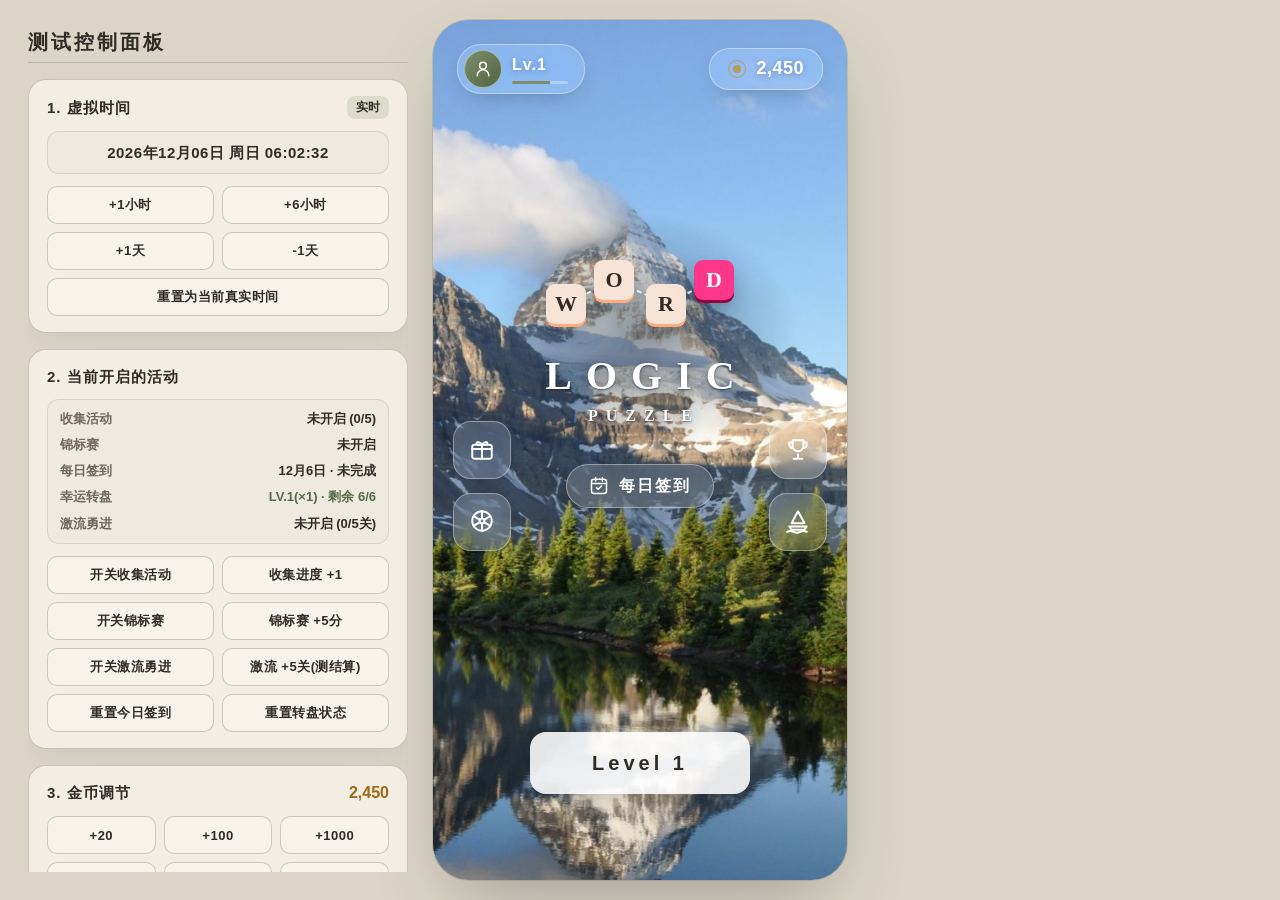
==== commit 0575d1ad: "Replace repository contents with local game project" ====
--- a/index.html
+++ b/index.html
@@ -1,288 +1,603 @@
-<!doctype html>
+<!DOCTYPE html>
 <html lang="zh-CN">
 <head>
-<meta charset="utf-8">
-<meta name="viewport" content="width=device-width, initial-scale=1, viewport-fit=cover">
-<title>字页 · Word Pages</title>
-<meta name="description" content="书页风格的单词连线谜题：上下左右滑动字母，用尽每一块字砖。">
-<link rel="preconnect" href="https://fonts.googleapis.com">
-<link rel="preconnect" href="https://fonts.gstatic.com" crossorigin>
-<link href="https://fonts.googleapis.com/css2?family=EB+Garamond:ital,wght@0,400;0,500;0,600;0,700;1,400;1,500&family=Noto+Serif+SC:wght@400;600;700&display=swap" rel="stylesheet">
-<script src="i18n.js"></script>
-<link rel="stylesheet" href="style.css">
-<link rel="stylesheet" href="skins.css">
-<link rel="stylesheet" href="skins-classic.css">
-<link rel="icon" type="image/png" sizes="32x32" href="assets/app-icon-32.png">
-<link rel="icon" type="image/png" sizes="192x192" href="assets/app-icon-192.png">
-<link rel="apple-touch-icon" href="assets/app-icon-180.png">
-<script>
-  // 皮肤：在页面渲染前套用，避免闪烁；各皮肤的字体按需加载
-  window.SKINS = [
-    {id:'book', name:'书页', icon:'Aa'},
-    {id:'classic', name:'典藏', icon:'Aa'},
-    {id:'typewriter', name:'复古打字机', icon:'A', font:'Special+Elite&family=Courier+Prime:wght@400;700'},
-    {id:'keyboard', name:'键盘', icon:'A', font:'JetBrains+Mono:wght@500;700&family=Noto+Sans+SC:wght@400;700'},
-    {id:'glass', name:'液态玻璃', icon:'A', font:'Inter:wght@400;600;700&family=Noto+Sans+SC:wght@400;700'},
-    {id:'cartoon', name:'卡通', icon:'A', font:'Fredoka:wght@500;700&family=ZCOOL+KuaiLe'}
-  ];
-  window.applySkin = function(id){
-    var sk = SKINS.filter(function(x){ return x.id === id; })[0] || SKINS[0];
-    document.documentElement.setAttribute('data-skin', sk.id);
-    if (sk.font && !document.getElementById('font-' + sk.id)) {
-      var l = document.createElement('link');
-      l.id = 'font-' + sk.id; l.rel = 'stylesheet';
-      l.href = 'https://fonts.googleapis.com/css2?family=' + sk.font + '&display=swap';
-      document.head.appendChild(l);
-    }
-    if (window.syncIcons) syncIcons();
-    try { localStorage.setItem('wordpages.skin', sk.id); } catch (e) {}
-    return sk.id;
-  };
-  try { applySkin(localStorage.getItem('wordpages.skin') || 'book'); } catch (e) { applySkin('book'); }
-</script>
+  <meta charset="UTF-8" />
+  <meta name="viewport" content="width=device-width, initial-scale=1.0, maximum-scale=1.0, user-scalable=no" />
+  <title>Word Logic Puzzle</title>
+  <link rel="stylesheet" href="style.css" />
+  <link rel="stylesheet" href="mountain.css" />
 </head>
 <body>
-<svg width="0" height="0" style="position:absolute" aria-hidden="true">
-  <defs>
-    <symbol id="i-feather" viewBox="0 0 24 24"><path d="M20 4c-6 0-11 4-12.5 10L6 18.5M20 4c0 6-4 11-10 12.5M20 4 8.5 15.5M4 20l2-1.5" fill="none" stroke="currentColor" stroke-width="1.6" stroke-linecap="round" stroke-linejoin="round"/></symbol>
-    <symbol id="i-spark" viewBox="0 0 24 24"><path d="M12 3v4M12 17v4M3 12h4M17 12h4M5.6 5.6l2.8 2.8M15.6 15.6l2.8 2.8M5.6 18.4l2.8-2.8M15.6 8.4l2.8-2.8" fill="none" stroke="currentColor" stroke-width="1.6" stroke-linecap="round"/><circle cx="12" cy="12" r="1.6" fill="currentColor"/></symbol>
-    <symbol id="i-notes" viewBox="0 0 24 24"><path d="M6 3h9l4 4v14H6zM15 3v4h4M9 11h7M9 14.5h7M9 18h4" fill="none" stroke="currentColor" stroke-width="1.6" stroke-linejoin="round" stroke-linecap="round"/></symbol>
-    <symbol id="i-book" viewBox="0 0 24 24"><path d="M3 5.5C6 4 9 4 12 6c3-2 6-2 9-.5V19c-3-1.5-6-1.5-9 .5-3-2-6-2-9-.5zM12 6v13.5" fill="none" stroke="currentColor" stroke-width="1.6" stroke-linejoin="round"/></symbol>
-    <symbol id="i-drop" viewBox="0 0 24 24"><path d="M12 3s6 6.6 6 11a6 6 0 0 1-12 0c0-4.4 6-11 6-11z" fill="currentColor"/></symbol>
-    <symbol id="i-undo" viewBox="0 0 24 24"><path d="M9 7 4 12l5 5M4 12h10a6 6 0 0 1 0 12" fill="none" stroke="currentColor" stroke-width="1.6" stroke-linecap="round" stroke-linejoin="round" transform="translate(0 -3)"/></symbol>
-    <symbol id="i-gear" viewBox="0 0 24 24"><circle cx="12" cy="12" r="3" fill="none" stroke="currentColor" stroke-width="1.6"/><path d="M12 2.5v3M12 18.5v3M2.5 12h3M18.5 12h3M5.3 5.3l2.1 2.1M16.6 16.6l2.1 2.1M5.3 18.7l2.1-2.1M16.6 7.4l2.1-2.1" stroke="currentColor" stroke-width="1.6" stroke-linecap="round"/></symbol>
-    <symbol id="i-close" viewBox="0 0 24 24"><path d="M6 6l12 12M18 6 6 18" stroke="currentColor" stroke-width="1.8" stroke-linecap="round"/></symbol>
-    <symbol id="i-lock" viewBox="0 0 24 24"><rect x="5" y="10.5" width="14" height="10" rx="1.5" fill="none" stroke="currentColor" stroke-width="1.6"/><path d="M8 10.5V8a4 4 0 0 1 8 0v2.5" fill="none" stroke="currentColor" stroke-width="1.6"/></symbol>
-    <symbol id="fleuron" viewBox="0 0 64 16"><path d="M2 8h18M44 8h18" stroke="currentColor" stroke-width="1"/><circle cx="23" cy="8" r="1.4" fill="currentColor"/><circle cx="41" cy="8" r="1.4" fill="currentColor"/><path d="M32 1c4 3 4 11 0 14c-4-3-4-11 0-14z" fill="currentColor"/></symbol>
-  </defs>
-</svg>
-<!-- 典藏皮肤图标：切到 classic 时替换上面同名 symbol 的内容 -->
-<svg id="sprite-classic" width="0" height="0" style="position:absolute" aria-hidden="true">
-  <defs>
-    <symbol id="classic-i-feather" viewBox="0 0 24 24"><g fill="none" stroke="currentColor" stroke-width="1.6" stroke-linecap="round" stroke-linejoin="round"><path d="M4 21 15 10M7 17C4 9 12 2 21 3c0 9-7 17-14 14ZM10 14l-1-5m4 2 5 1"/></g></symbol>
-    <symbol id="classic-i-spark" viewBox="0 0 24 24"><g fill="none" stroke="currentColor" stroke-width="1.6" stroke-linecap="round" stroke-linejoin="round"><circle cx="12" cy="12" r="1" fill="currentColor" stroke="none"/><path d="M12 3v5m0 8v5M3 12h5m8 0h5M5.6 5.6l3.5 3.5m5.8 5.8 3.5 3.5M5.6 18.4l3.5-3.5m5.8-5.8 3.5-3.5"/></g></symbol>
-    <symbol id="classic-i-notes" viewBox="0 0 24 24"><g fill="none" stroke="currentColor" stroke-width="1.6" stroke-linecap="round" stroke-linejoin="round"><path d="M6 3h9l4 4v14H5V4q0-1 1-1ZM15 3v5h4M8 11h8m-8 4h6m-6 3h4"/></g></symbol>
-    <symbol id="classic-i-undo" viewBox="0 0 24 24"><g fill="none" stroke="currentColor" stroke-width="1.6" stroke-linecap="round" stroke-linejoin="round"><path d="m8 4-5 5 5 5M3 9h10a7 7 0 0 1 0 14" transform="translate(0 -2)"/></g></symbol>
-    <symbol id="classic-i-book" viewBox="0 0 24 24"><g fill="none" stroke="currentColor" stroke-width="1.6" stroke-linecap="round" stroke-linejoin="round"><path d="M12 5v15M3 4c4-1 6 0 9 2 3-2 5-3 9-2v14c-4-1-6 0-9 2-3-2-5-3-9-2ZM6 8c1.5 0 2.5.4 3 1m6 0c.5-.6 1.5-1 3-1M6 12l3 1m6 0 3-1"/></g></symbol>
-    <symbol id="classic-i-gear" viewBox="0 0 24 24"><g fill="none" stroke="currentColor" stroke-width="1.6" stroke-linecap="round" stroke-linejoin="round"><path d="m10 3 .5 2h3L14 3l3 1.5-.7 2 2.2 2.2 2-.7L22 11l-2 .5v3l2 .5-1.5 3-2-.7-2.2 2.2.7 2L14 23l-.5-2h-3L10 23l-3-1.5.7-2-2.2-2.2-2 .7L2 15l2-.5v-3L2 11l1.5-3 2 .7 2.2-2.2-.7-2Z" transform="translate(1 0) scale(.92)"/><circle cx="12" cy="12" r="3.3"/></g></symbol>
-    <symbol id="classic-i-close" viewBox="0 0 24 24"><g fill="none" stroke="currentColor" stroke-width="1.6" stroke-linecap="round" stroke-linejoin="round"><path d="m6 6 12 12M18 6 6 18"/></g></symbol>
-    <symbol id="classic-i-lock" viewBox="0 0 24 24"><g fill="none" stroke="currentColor" stroke-width="1.6" stroke-linecap="round" stroke-linejoin="round"><rect x="5" y="10" width="14" height="11" rx="2"/><path d="M8 10V7a4 4 0 0 1 8 0v3m-4 5v2"/></g></symbol>
-    <symbol id="classic-i-drop" viewBox="0 0 24 24"><g><path d="M12 2C10 6 5 11 5 15a7 7 0 0 0 14 0c0-4-5-9-7-13Z" fill="currentColor"/><path d="M8.5 14q-.8 2.6 1.6 3.6" fill="none" stroke="rgba(255,255,255,.55)" stroke-width="1.6" stroke-linecap="round"/></g></symbol>
-    <symbol id="classic-fleuron" viewBox="0 0 64 24"><g fill="none" stroke="currentColor" stroke-width=".8" stroke-linecap="round"><path d="M3 12h12m34 0h12M18 12c5 0 8-4 14-4s9 4 14 4c-5 0-8 4-14 4s-9-4-14-4ZM32 8V3m0 13v5M26 8c-3-6-8-5-8-5 0 4 3 7 8 5Zm12 0c3-6 8-5 8-5 0 4-3 7-8 5Z"/><circle cx="16" cy="12" r="1" fill="currentColor"/><circle cx="48" cy="12" r="1" fill="currentColor"/></g></symbol>
-  </defs>
-</svg>
-<script>
-  window.syncIcons = function(){
-    var on = document.documentElement.getAttribute('data-skin') === 'classic';
-    var alt = document.getElementById('sprite-classic'); if (!alt) return;
-    alt.querySelectorAll('symbol').forEach(function(s){
-      var t = document.getElementById(s.id.slice(8)); if (!t) return;
-      if (!t._orig) t._orig = {html: t.innerHTML, vb: t.getAttribute('viewBox')};
-      var src = on ? {html: s.innerHTML, vb: s.getAttribute('viewBox')} : t._orig;
-      t.innerHTML = src.html; t.setAttribute('viewBox', src.vb);
-    });
-  };
-  syncIcons();
-</script>
-
-<div id="app">
-
-  <!-- 封面 -->
-  <section id="home" class="screen active">
-    <div class="cover">
-      <div class="cover-frame">
-        <div class="cover-orn"><svg class="fleuron" aria-hidden="true"><use href="#fleuron"/></svg></div>
-        <h1 class="cover-title" data-i18n-html="cover.title">字&nbsp;页</h1>
-        <div class="cover-sub" data-i18n-html="cover.sub">WORD&nbsp;&nbsp;TILES</div>
-        <div class="cover-rule"></div>
-        <p class="cover-tag" id="coverTag">一本关于字母的安静小书</p>
-        <div class="cover-actions">
-          <button class="plate primary" id="btnContinue"><span class="plate-main" data-i18n="cover.continue">继续阅读</span><span class="plate-sub" id="contSub">第 1 页</span></button>
-          <button class="plate" id="btnToc" data-i18n="cover.toc">目 录</button>
-          <button class="plate" id="btnDaily" data-i18n="cover.daily">每日一页</button>
-          <button class="plate" id="btnDict" data-i18n="cover.dict">我的词典</button>
-        </div>
-        <div class="cover-foot">
-          <span class="ink-count"><svg><use href="#i-drop"/></svg><b class="ink-val">0</b></span>
-          <button class="icon-btn light" id="btnSettings" aria-label="设置" data-i18n-aria="aria.settings"><svg><use href="#i-gear"/></svg></button>
-        </div>
-      </div>
-    </div>
-  </section>
-
-  <!-- 目录 -->
-  <section id="toc" class="screen">
-    <div class="sheet">
-      <header class="sheet-head">
-        <button class="icon-btn" data-back aria-label="返回" data-i18n-aria="aria.back"><svg><use href="#i-close"/></svg></button>
-        <h2 data-i18n-html="toc.title">目&nbsp;&nbsp;录</h2>
-        <span class="ink-count"><svg><use href="#i-drop"/></svg><b class="ink-val">0</b></span>
+  <!-- 左侧手机屏幕外区域：测试信息与功能面板 -->
+  <aside class="debug-panel" id="debug-panel" aria-label="测试信息与调试面板">
+    <div class="dbg-title">测试控制面板</div>
+
+    <!-- 1. 虚拟时间（年月日周时间） -->
+    <div class="dbg-section">
+      <div class="dbg-sec-head">
+        <span class="dbg-sec-label">1. 虚拟时间</span>
+        <span class="dbg-badge" id="dbg-time-offset-tag">实时</span>
+      </div>
+      <div class="dbg-time-box" id="dbg-virtual-time">2026年11月09日 周一 09:32:00</div>
+      <div class="dbg-btn-grid">
+        <button class="dbg-btn" type="button" data-dbg-time="3600000">+1小时</button>
+        <button class="dbg-btn" type="button" data-dbg-time="21600000">+6小时</button>
+        <button class="dbg-btn" type="button" data-dbg-time="86400000">+1天</button>
+        <button class="dbg-btn" type="button" data-dbg-time="-86400000">-1天</button>
+        <button class="dbg-btn dbg-btn-span2" type="button" id="dbg-time-reset">重置为当前真实时间</button>
+      </div>
+    </div>
+
+    <!-- 2. 当前开启的活动 -->
+    <div class="dbg-section">
+      <div class="dbg-sec-head">
+        <span class="dbg-sec-label">2. 当前开启的活动</span>
+      </div>
+      <div class="dbg-status-list" id="dbg-active-events">
+        <div class="dbg-status-row">
+          <span class="dbg-status-name">收集活动</span>
+          <span class="dbg-status-val" id="dbg-status-collect">未开启</span>
+        </div>
+        <div class="dbg-status-row">
+          <span class="dbg-status-name">锦标赛</span>
+          <span class="dbg-status-val" id="dbg-status-tournament">未开启</span>
+        </div>
+        <div class="dbg-status-row">
+          <span class="dbg-status-name">每日签到</span>
+          <span class="dbg-status-val" id="dbg-status-daily">未完成</span>
+        </div>
+        <div class="dbg-status-row">
+          <span class="dbg-status-name">幸运转盘</span>
+          <span class="dbg-status-val" id="dbg-status-wheel">LV.1 · 6/6</span>
+        </div>
+        <div class="dbg-status-row">
+          <span class="dbg-status-name">激流勇进</span>
+          <span class="dbg-status-val" id="dbg-status-rapids">未开启</span>
+        </div>
+      </div>
+      <div class="dbg-btn-grid">
+        <button class="dbg-btn" type="button" id="dbg-toggle-collect">开关收集活动</button>
+        <button class="dbg-btn" type="button" id="dbg-add-collect">收集进度 +1</button>
+        <button class="dbg-btn" type="button" id="dbg-toggle-tournament">开关锦标赛</button>
+        <button class="dbg-btn" type="button" id="dbg-add-tournament-pt">锦标赛 +5分</button>
+        <button class="dbg-btn" type="button" id="dbg-toggle-rapids">开关激流勇进</button>
+        <button class="dbg-btn" type="button" id="dbg-add-rapids">激流 +5关(测结算)</button>
+        <button class="dbg-btn" type="button" id="dbg-reset-daily">重置今日签到</button>
+        <button class="dbg-btn" type="button" id="dbg-reset-wheel">重置转盘状态</button>
+      </div>
+    </div>
+
+    <!-- 3. 增加/减少金币 & 数据重置 -->
+    <div class="dbg-section">
+      <div class="dbg-sec-head">
+        <span class="dbg-sec-label">3. 金币调节</span>
+        <span class="dbg-coin-val" id="dbg-coin-val">2,450</span>
+      </div>
+      <div class="dbg-btn-grid dbg-btn-grid-3">
+        <button class="dbg-btn" type="button" data-dbg-coin="20">+20</button>
+        <button class="dbg-btn" type="button" data-dbg-coin="100">+100</button>
+        <button class="dbg-btn" type="button" data-dbg-coin="1000">+1000</button>
+        <button class="dbg-btn dbg-btn-minus" type="button" data-dbg-coin="-20">-20</button>
+        <button class="dbg-btn dbg-btn-minus" type="button" data-dbg-coin="-100">-100</button>
+        <button class="dbg-btn dbg-btn-minus" type="button" data-dbg-coin="-1000">-1000</button>
+      </div>
+      <div class="mountain-debug">
+        <label><input id="dbg-mountain-enabled" type="checkbox" checked> 登山</label>
+        <label>分组
+          <select id="dbg-mountain-group">
+            <option value="3">3 · 关键步加成</option>
+            <option value="0">0 · 基础奖励</option>
+            <option value="2">2 · 剩余时间奖励</option>
+          </select>
+        </label>
+      </div>
+      <button class="dbg-btn dbg-btn-danger" type="button" id="dbg-reset-all">重置所有数据</button>
+    </div>
+  </aside>
+
+  <!-- 右侧手机屏幕外区域：进入游戏后显示的局内测试按钮 -->
+  <aside class="debug-game-panel" id="debug-game-panel" aria-label="局内测试操作面板">
+    <div class="dbg-title">局内测试操作</div>
+    <div class="dbg-section dbg-game-section">
+      <button class="dbg-btn dbg-game-btn dbg-game-btn-primary" type="button" id="dbg-game-win">快速通关</button>
+      <button class="dbg-btn dbg-game-btn" type="button" id="dbg-game-fill-word">快速填词</button>
+      <button class="dbg-btn dbg-game-btn" type="button" id="dbg-game-undo">撤销</button>
+    </div>
+  </aside>
+
+  <div class="phone-frame">
+    <!-- 1. 游戏大厅 -->
+    <section id="screen-lobby" class="screen active">
+      <header class="lobby-top">
+        <div class="player-badge" id="btn-player-profile" role="button" tabindex="0" aria-label="个人信息">
+          <div class="avatar" id="lobby-avatar"></div>
+          <div class="player-meta">
+            <span class="player-level" id="lobby-level">Lv.1</span>
+            <div class="exp-bar"><div class="exp-fill"></div></div>
+          </div>
+        </div>
+        <div class="currency-group">
+          <div class="currency-pill">
+            <span class="icon-coin"></span>
+            <span id="lobby-coins">2,450</span>
+          </div>
+        </div>
       </header>
-      <div class="sheet-body" id="tocList"></div>
-    </div>
-  </section>
-
-  <!-- 每日一页 -->
-  <section id="daily" class="screen">
-    <div class="sheet narrow">
-      <header class="sheet-head">
-        <button class="icon-btn" data-back aria-label="返回" data-i18n-aria="aria.back"><svg><use href="#i-close"/></svg></button>
-        <h2 data-i18n="daily.title">每日一页</h2>
-        <span class="ink-count"><svg><use href="#i-drop"/></svg><b class="ink-val">0</b></span>
+
+      <main class="lobby-stage">
+        <h1 class="game-logo" id="game-logo" role="button" tabindex="0" aria-label="打开关卡编辑器">
+          <span class="logo-mark" aria-hidden="true">
+            <svg class="logo-link" viewBox="0 0 200 76"><path d="M26 50 L74 26 L126 50 L174 26"/></svg>
+            <span class="logo-tile t1">W</span>
+            <span class="logo-tile t2">O</span>
+            <span class="logo-tile t3">R</span>
+            <span class="logo-tile t4">D</span>
+          </span>
+          <span class="logo-word">LOGIC</span>
+          <span class="logo-sub">puzzle</span>
+        </h1>
+        <button class="btn-daily-entry" id="btn-daily-checkin" aria-label="每日签到">
+          <svg class="icon" viewBox="0 0 24 24" aria-hidden="true">
+            <rect x="3" y="4" width="18" height="17" rx="3"></rect>
+            <path d="M8 2v4M16 2v4M3 9h18"></path>
+            <path d="M9 14l2 2 4-4"></path>
+          </svg>
+          <span class="daily-entry-label" id="daily-entry-label">每日签到</span>
+        </button>
+
+        <!-- 大厅左侧挂载：收集活动入口 -->
+        <button class="btn-event-entry" id="btn-event-entry" aria-label="收集活动">
+          <span class="event-entry-icon" aria-hidden="true">
+            <svg class="icon" viewBox="0 0 24 24">
+              <rect x="3" y="8" width="18" height="13" rx="2"></rect>
+              <path d="M12 8v13M3 12h18"></path>
+              <path d="M12 8c-2-3-5-3-5-1s3 1 5 1c2 0 5 1 5-1s-3-2-5 1z"></path>
+            </svg>
+          </span>
+        </button>
+
+        <!-- 大厅左侧挂载（收集活动下方）：转盘入口 -->
+        <button class="btn-wheel-entry" id="btn-wheel-entry" aria-label="幸运转盘">
+          <span class="wheel-entry-icon" aria-hidden="true">
+            <svg class="icon" viewBox="0 0 24 24">
+              <circle cx="12" cy="12" r="9"></circle>
+              <circle cx="12" cy="12" r="2.2"></circle>
+              <path d="M12 3v6.8M12 14.2V21M4.2 7.5l5.9 3.4M13.9 13.1l5.9 3.4M19.8 7.5l-5.9 3.4M10.1 13.1l-5.9 3.4"></path>
+            </svg>
+          </span>
+        </button>
+
+        <!-- 大厅右侧挂载：锦标赛入口 -->
+        <button class="btn-tournament-entry" id="btn-tournament-entry" aria-label="锦标赛">
+          <span class="tournament-entry-icon" aria-hidden="true">
+            <svg class="icon" viewBox="0 0 24 24">
+              <path d="M8 21h8M12 17v4"></path>
+              <path d="M7 4h10v5a5 5 0 0 1-10 0V4z"></path>
+              <path d="M7 6H4v2a3 3 0 0 0 3 3M17 6h3v2a3 3 0 0 1-3 3"></path>
+            </svg>
+          </span>
+        </button>
+
+        <!-- 大厅右侧挂载（锦标赛下方）：激流勇进活动入口 -->
+        <button class="btn-rapids-entry" id="btn-rapids-entry" aria-label="激流勇进">
+          <span class="rapids-entry-icon" aria-hidden="true">
+            <svg class="icon" viewBox="0 0 24 24">
+              <path d="M12 3l6 11H6L12 3z"></path>
+              <path d="M4 17h16l-2 3H6l-2-3z"></path>
+              <path d="M2 22c2-1 4-1 6 0s4 1 6 0 4-1 6 0"></path>
+            </svg>
+          </span>
+        </button>
+      </main>
+
+      <footer class="lobby-bottom">
+        <button class="btn-primary btn-start" id="btn-start-game"><span id="start-level-label">Level 1</span><span class="mountain-badge" hidden></span></button>
+        <button type="button" id="mountain-access" hidden>登山进度</button>
+      </footer>
+    </section>
+
+    <!-- 2. 游戏内界面 -->
+    <section id="screen-game" class="screen">
+      <header class="game-hud">
+        <div class="hud-left-group">
+          <button class="btn-icon" id="btn-pause" aria-label="设置"><svg class="icon" viewBox="0 0 24 24"><path d="M4 7h10M18 7h2M4 17h2M10 17h10"/><circle cx="16" cy="7" r="2"/><circle cx="8" cy="17" r="2"/></svg></button>
+          <div class="hud-event-icon" id="hud-event-icon" aria-label="收集活动进度">
+            <svg class="hud-event-ring" viewBox="0 0 50 50" aria-hidden="true">
+              <circle class="hud-event-ring-track" cx="25" cy="25" r="22"></circle>
+              <circle class="hud-event-ring-bar" id="hud-event-ring-bar" cx="25" cy="25" r="22"></circle>
+            </svg>
+            <svg class="icon" viewBox="0 0 24 24" aria-hidden="true">
+              <rect x="3" y="8" width="18" height="13" rx="2"></rect>
+              <path d="M12 8v13M3 12h18"></path>
+              <path d="M12 8c-2-3-5-3-5-1s3 1 5 1c2 0 5 1 5-1s-3-2-5 1z"></path>
+            </svg>
+          </div>
+        </div>
+        <div class="game-level-title" id="game-level-id">Level 1</div>
+        <div class="currency-pill" id="game-coins-pill">
+          <span class="icon-coin"></span>
+          <span id="game-coins">2,450</span>
+        </div>
       </header>
-      <div class="sheet-body daily-body">
-        <div class="diary-date">
-          <div class="diary-month" id="dMonth"></div>
-          <div class="diary-day" id="dDay"></div>
-          <div class="diary-week" id="dWeek"></div>
-        </div>
-        <div class="diary-stats">
-          <div><b id="dStreak">0</b><span data-i18n="daily.streak">连续天数</span></div>
-          <div><b id="dTotal">0</b><span data-i18n="daily.total">累计完成</span></div>
-        </div>
-        <div class="week-strip" id="dWeekStrip"></div>
-        <button class="plate primary" id="btnDailyPlay">翻开今日一页</button>
-      </div>
-    </div>
-  </section>
-
-  <!-- 词典 -->
-  <section id="dict" class="screen">
-    <div class="sheet">
-      <header class="sheet-head">
-        <button class="icon-btn" data-back aria-label="返回" data-i18n-aria="aria.back"><svg><use href="#i-close"/></svg></button>
-        <h2 data-i18n="dict.title">我的词典</h2>
-        <span class="dict-count" id="dictCount"></span>
+      <div class="event-hud-toast" id="event-hud-toast"></div>
+
+      <main class="game-play-area">
+        <!-- 上方：目标区 -->
+        <section class="target-zone">
+          <div class="target-words" id="target-words"></div>
+          <div class="current-word-bar" id="current-word-bar"></div>
+        </section>
+
+        <!-- 下方：棋盘区 (3行4列) -->
+        <section class="board-zone">
+          <div class="board-container" id="board-container">
+            <div class="board-shadow"></div>
+            <div class="board-collectibles" id="board-collectibles"></div>
+            <svg class="board-lines" id="board-lines"></svg>
+            <div class="board-grid" id="board-grid"></div>
+          </div>
+          <div class="board-tools">
+            <div id="mountain-tools" aria-label="登山道具">
+              <button type="button" data-mountain-tool="hint" hidden></button>
+              <button type="button" data-mountain-tool="plane" hidden></button>
+              <button type="button" data-mountain-tool="firework" hidden></button>
+            </div>
+            <button class="btn-bonus" id="btn-bonus-words" aria-label="额外词库">
+              <svg class="bonus-ring" viewBox="0 0 54 54" aria-hidden="true">
+                <circle class="bonus-ring-track" cx="27" cy="27" r="24"></circle>
+                <circle class="bonus-ring-bar" id="bonus-ring-bar" cx="27" cy="27" r="24"></circle>
+              </svg>
+              <span class="bonus-icon"><svg class="icon" viewBox="0 0 24 24"><path d="M12 7c-1.8-1.3-4-2-7-2v12c3 0 5.2.7 7 2 1.8-1.3 4-2 7-2V5c-3 0-5.2.7-7 2z"/><path d="M12 7v12"/></svg></span>
+            </button>
+            <button class="btn-hint" id="btn-hint" aria-label="提示"><svg class="icon" viewBox="0 0 24 24"><path d="M9 18h6M10 21h4"/><path d="M12 3a6 6 0 0 0-3.5 10.9c.6.5 1 1.2 1 2V16h5v-.1c0-.8.4-1.5 1-2A6 6 0 0 0 12 3z"/></svg></button>
+          </div>
+        </section>
+      </main>
+
+      <!-- 额外词弹窗 -->
+      <div class="modal-overlay" id="modal-bonus">
+        <div class="modal-card">
+          <div class="modal-title">额外词</div>
+          <div class="bonus-words-list" id="bonus-words-list"></div>
+          <div class="modal-actions">
+            <button class="btn-primary" id="btn-close-bonus">关闭</button>
+          </div>
+        </div>
+      </div>
+
+      <!-- 设置弹窗 -->
+      <div class="modal-overlay" id="modal-pause">
+        <div class="modal-card">
+          <div class="modal-title">设置</div>
+          <div class="settings-group">
+            <div class="setting-row">
+              <label>选中配色</label>
+              <div class="swatches" id="swatches"></div>
+            </div>
+          </div>
+          <div class="modal-actions">
+            <button class="btn-secondary" id="btn-toggle-sound">音效: 开</button>
+            <button class="btn-primary" id="btn-resume">继续</button>
+            <button class="btn-ghost" id="btn-quit-to-lobby">退出</button>
+          </div>
+        </div>
+      </div>
+    </section>
+
+    <!-- 3. 游戏结算界面 -->
+    <section id="screen-result" class="screen">
+      <div class="result-container">
+        <div class="result-logo">
+          <div class="result-logo-emblem" aria-hidden="true"></div>
+          <div class="result-banner" id="result-title">VICTORY</div>
+        </div>
+
+        <div class="result-quote-card">
+          <div class="quote-mark">“</div>
+          <p class="quote-text" id="result-quote">每一次思考的连接，都是通往智慧的阶梯。</p>
+        </div>
+
+        <div class="result-chest-card" id="result-chest-card">
+          <div class="result-chest-top">
+            <div class="result-chest-title-wrap">
+              <span class="result-chest-icon" id="result-chest-icon" aria-hidden="true">
+                <svg class="icon" viewBox="0 0 24 24">
+                  <rect x="3" y="8" width="18" height="12" rx="2"></rect>
+                  <path d="M3 12h18M7 4h10l4 4H3l4-4z"></path>
+                  <rect x="10" y="10" width="4" height="4" rx="1"></rect>
+                </svg>
+              </span>
+              <span class="result-chest-label" id="result-chest-label">关卡宝箱</span>
+            </div>
+            <span class="result-chest-step" id="result-chest-step">1 / 5</span>
+          </div>
+          <div class="result-chest-bar-row">
+            <div class="result-chest-track">
+              <div class="result-chest-fill" id="result-chest-fill"></div>
+            </div>
+            <div class="result-chest-reward" id="result-chest-reward">
+              <span class="icon-coin"></span>
+              <span>20</span>
+            </div>
+          </div>
+        </div>
+
+        <p id="mountain-result-coins" hidden></p>
+        <div class="result-actions">
+          <button class="btn-primary btn-large" id="btn-replay">再来一局<span class="mountain-badge" hidden></span></button>
+        </div>
+      </div>
+    </section>
+
+    <!-- 4. 关卡编辑器 -->
+    <section id="screen-editor" class="screen">
+      <header class="ed-head">
+        <button class="btn-icon" id="ed-back" aria-label="返回"><svg class="icon" viewBox="0 0 24 24"><path d="M15 5l-7 7 7 7"/></svg></button>
+        <div class="ed-title">关卡编辑器</div>
+        <div class="ed-head-space"></div>
       </header>
-      <div class="dict-search"><input id="dictQ" type="search" placeholder="查找已收录的单词…" data-i18n-ph="dict.search" autocomplete="off"></div>
-      <div class="sheet-body" id="dictList"></div>
-    </div>
-  </section>
-
-  <!-- 关卡编辑器（大厅按空格 / 长按封面标题） -->
-  <section id="editor" class="screen">
-    <div class="sheet wide">
-      <header class="sheet-head">
-        <button class="icon-btn" data-back aria-label="返回" data-i18n-aria="aria.back"><svg><use href="#i-close"/></svg></button>
-        <h2 data-i18n="ed.title">关卡编辑器</h2>
-        <span class="ed-hint" data-i18n="ed.esc">Esc 返回</span>
-      </header>
-      <div class="sheet-body ed-body">
-        <div class="ed-col ed-board">
+      <div class="ed-scroll">
+        <div class="ed-card ed-gen">
           <div class="ed-row">
-            <span class="ed-label" data-i18n="ed.size">尺寸</span>
-            <span class="stepper"><span data-i18n="ed.w">宽</span><button data-dim="W" data-d="-1">−</button><b id="edW">4</b><button data-dim="W" data-d="1">+</button></span>
-            <span class="stepper"><span data-i18n="ed.h">高</span><button data-dim="H" data-d="-1">−</button><b id="edH">3</b><button data-dim="H" data-d="1">+</button></span>
-          </div>
-          <div class="ed-row">
-            <span class="ed-label" data-i18n="ed.brush">画笔</span>
-            <span class="seg" id="edMode">
-              <button data-mode="letter" class="on" data-i18n="ed.letter">字母</button>
-              <button data-mode="0" data-i18n="ed.curtA">幕布 A</button>
-              <button data-mode="1" data-i18n="ed.curtB">幕布 B</button>
-            </span>
-            <label class="ed-req" id="edReqWrap" hidden><span data-i18n="ed.req1">揭开需</span> <input type="number" id="edReq" min="1" max="30" value="2"> <span data-i18n="ed.req2">词</span></label>
-          </div>
-          <div class="ed-grid-wrap"><div class="ed-grid" id="edGrid"></div></div>
-          <div class="ed-row center">
-            <button class="ed-btn" id="edRandom" data-i18n="ed.random">随机补全空格</button>
-            <button class="ed-btn" id="edClearLetters" data-i18n="ed.clear">清空字母</button>
-          </div>
-          <ul class="ed-status" id="edStatus"></ul>
-        </div>
-
-        <div class="ed-col ed-side">
-          <input class="ed-name" id="edName" placeholder="给这一页起个名字（可选）" data-i18n-ph="ed.name" maxlength="24" autocomplete="off">
-          <div class="ed-sec"><span data-i18n-html="ed.words">词&nbsp;表</span><i id="edWordCount">0</i></div>
-          <form class="ed-add" id="edAddForm" autocomplete="off">
-            <input id="edWordIn" placeholder="输入单词，回车添加" data-i18n-ph="ed.wordIn" autocapitalize="characters" spellcheck="false">
-            <button class="ed-btn" type="submit" data-i18n="ed.add">添加</button>
-          </form>
-          <div class="chips" id="edWords"></div>
-
-          <div class="ed-sec"><span data-i18n="ed.onBoard">盘面中的单词</span><button class="text-btn" id="edScan" data-i18n="ed.rescan">重新查找</button></div>
-          <div class="chips sugg" id="edSugg"></div>
-          <div class="ed-tip"><span data-i18n="ed.clickAdd">点击加入词表；</span><button class="text-btn" id="edAllExtra" data-i18n="ed.allExtra">把剩下的都设为额外单词</button></div>
-
-          <div class="ed-sec"><span data-i18n="ed.extras">额外单词</span><i id="edExtraCount">0</i></div>
-          <div class="chips" id="edExtras"></div>
-
-          <div class="ed-actions">
-            <button class="plate primary" id="edPlay" data-i18n="ed.play">试 玩</button>
-            <button class="plate" id="edSave" data-i18n="ed.save">保 存</button>
-          </div>
-          <div class="ed-row center small">
-            <button class="text-btn" id="edNew" data-i18n="ed.new">新建</button>
-            <button class="text-btn" id="edExport" data-i18n="ed.export">导出</button>
-            <button class="text-btn" id="edImport" data-i18n="ed.import">导入</button>
-          </div>
-
-          <div class="ed-sec"><span data-i18n="ed.mine">我的关卡</span><i id="edSavedCount">0</i></div>
-          <div class="ed-saved" id="edSaved"></div>
-        </div>
-      </div>
-    </div>
-  </section>
-
-  <!-- 游戏 -->
-  <section id="game" class="screen">
-    <div class="book-wrap">
-      <div class="book" id="book">
-        <div class="page left" id="pageL">
-          <header class="run-head">
-            <button class="icon-btn" id="btnMenu" aria-label="目录" data-i18n-aria="aria.toc"><svg><use href="#i-book"/></svg></button>
-            <span class="chap" id="chapTitle"></span>
-            <span class="ink-count mobile-only"><svg><use href="#i-drop"/></svg><b class="ink-val">0</b></span>
-          </header>
-          <div class="list-title"><span data-i18n-html="game.words">词&nbsp;表</span><button class="info-btn" id="btnInfo" title="本页信息" data-i18n="game.info" data-i18n-title="game.info">本页信息</button><i id="listProg">0 / 0</i></div>
-          <div class="words" id="words"></div>
-          <div class="info" id="info" hidden></div>
-          <div class="footnote" id="footnote"></div>
-          <div class="folio desktop-only" id="folioL"></div>
-        </div>
-        <div class="page right" id="pageR">
-          <header class="run-head">
-            <span class="lvl" id="lvlTitle">第 1 页</span>
-            <span class="tag-hard" id="tagHard" hidden></span>
-            <span class="ink-count desktop-only"><svg><use href="#i-drop"/></svg><b class="ink-val">0</b></span>
-          </header>
-          <div class="current" id="current"><span class="cur-word" id="curWord"></span></div>
-          <div class="grid-wrap" id="gridWrap">
-            <div class="grid" id="grid"></div>
-            <div class="tip" id="tip" hidden></div>
-          </div>
-          <nav class="toolbar">
-            <button class="stamp" id="btnUndo" aria-label="撤回" data-i18n-aria="tool.undo"><svg><use href="#i-undo"/></svg><span data-i18n="tool.undo">撤回</span></button>
-            <button class="stamp" id="btnExtras" aria-label="页边批注" data-i18n-aria="tool.notesAria"><svg><use href="#i-notes"/></svg><span data-i18n="tool.notes">批注</span><em class="badge" id="extraBadge">0</em></button>
-            <button class="stamp" id="btnHint" aria-label="提示" data-i18n-aria="tool.hint"><svg><use href="#i-feather"/></svg><span data-i18n="tool.hint">提示</span><em class="cost">20</em></button>
-            <button class="stamp" id="btnFire" aria-label="烟花" data-i18n-aria="tool.fire"><svg><use href="#i-spark"/></svg><span data-i18n="tool.fire">烟花</span><em class="cost">60</em></button>
-          </nav>
-          <div class="folio" id="folioR"></div>
-        </div>
-      </div>
-    </div>
-  </section>
-
-  <div class="toast" id="toast"></div>
-  <div class="modal" id="modal" hidden>
-    <div class="modal-card" role="dialog" aria-modal="true">
-      <h3 id="mTitle"></h3>
-      <div id="mBody"></div>
-      <div class="modal-btns" id="mBtns"></div>
-    </div>
+            <label>关卡序号</label>
+            <input type="number" id="ed-level-no" min="1" value="1" />
+            <label>尺寸</label>
+            <select id="ed-size"><option value="3x4">3×4</option><option value="3x5">3×5</option></select>
+          </div>
+          <div class="ed-profile" id="ed-profile"></div>
+          <div class="ed-row ed-btns">
+            <button class="btn-primary ed-btn" id="ed-generate">自动生成</button>
+            <button class="btn-secondary ed-btn" id="ed-analyze">分析</button>
+          </div>
+        </div>
+        <div class="ed-board" id="ed-board"></div>
+        <div class="ed-card ed-cell-edit">
+          <label>选中格</label>
+          <input type="text" id="ed-letter" maxlength="1" placeholder="字母" autocomplete="off" />
+          <label>层数</label>
+          <button class="btn-icon ed-step" id="ed-layer-minus" aria-label="减少">−</button>
+          <span id="ed-layer-val">1</span>
+          <button class="btn-icon ed-step" id="ed-layer-plus" aria-label="增加">+</button>
+        </div>
+        <div class="ed-card">
+          <label>目标词（空格或逗号分隔）</label>
+          <input type="text" id="ed-targets" class="ed-wide" autocomplete="off" />
+        </div>
+        <div class="ed-card ed-report" id="ed-report">点击"自动生成"或"分析"</div>
+        <div class="ed-row ed-btns">
+          <button class="btn-primary ed-btn" id="ed-play">试玩</button>
+          <button class="btn-secondary ed-btn" id="ed-copy">复制 JSON</button>
+        </div>
+      </div>
+    </section>
+
+    <!-- 收集活动弹窗（大厅与游戏内共用） -->
+    <div class="modal-overlay" id="modal-event">
+      <div class="modal-card event-modal-card">
+        <button class="modal-close-btn" id="btn-close-event" aria-label="关闭">×</button>
+        <div class="event-banner" id="event-banner">
+          <button class="event-theme-nav prev" id="btn-event-prev" aria-label="上一主题">‹</button>
+          <div class="event-banner-body">
+            <div class="event-banner-tag">COLLECTION EVENT</div>
+            <div class="event-banner-title" id="event-theme-title">森林寻宝 · Wood</div>
+            <div class="event-banner-item-box" id="event-item-preview">松果木雕</div>
+          </div>
+          <button class="event-theme-nav next" id="btn-event-next" aria-label="下一主题">›</button>
+        </div>
+        <div class="event-progress-box">
+          <div class="event-progress-top">
+            <span class="event-progress-label">收集进度</span>
+            <span class="event-progress-val" id="event-progress-text">0 / 5</span>
+          </div>
+          <div class="event-progress-bar-row">
+            <div class="event-progress-track">
+              <div class="event-progress-fill" id="event-progress-fill"></div>
+            </div>
+            <div class="event-reward-tag">
+              <span class="icon-coin"></span>
+              <span>20</span>
+            </div>
+          </div>
+        </div>
+        <div class="modal-actions">
+          <button class="btn-primary btn-large" id="btn-event-join">JOIN</button>
+        </div>
+      </div>
+    </div>
+
+    <!-- 锦标赛弹窗 -->
+    <div class="modal-overlay" id="modal-tournament">
+      <div class="modal-card tournament-modal-card">
+        <button class="modal-close-btn" id="btn-close-tournament" aria-label="关闭">×</button>
+        <div class="tournament-banner">
+          <div class="tournament-banner-tag" id="tournament-timer-text">24:00:00</div>
+          <div class="tournament-banner-title">每日锦标赛</div>
+          <div class="tournament-rewards-bar">
+            <div class="tournament-reward-pill rank-1">
+              <span class="t-medal">1</span>
+              <span class="icon-coin"></span>
+              <span>200</span>
+            </div>
+            <div class="tournament-reward-pill rank-2">
+              <span class="t-medal">2</span>
+              <span class="icon-coin"></span>
+              <span>100</span>
+            </div>
+            <div class="tournament-reward-pill rank-3">
+              <span class="t-medal">3</span>
+              <span class="icon-coin"></span>
+              <span>50</span>
+            </div>
+          </div>
+        </div>
+
+        <div class="tournament-leaderboard" id="tournament-leaderboard"></div>
+
+        <div class="modal-actions tournament-actions">
+          <button class="btn-primary btn-large" id="btn-tournament-join">JOIN</button>
+        </div>
+      </div>
+    </div>
+
+    <!-- 关卡结束：锦标赛排名变化小动画弹窗 -->
+    <div class="modal-overlay" id="modal-tournament-rankup">
+      <div class="modal-card tournament-rankup-card">
+        <div class="rankup-header">
+          <div class="rankup-title">锦标赛排名</div>
+        </div>
+        <div class="rankup-stage" id="rankup-stage">
+          <div class="rankup-list" id="rankup-list"></div>
+        </div>
+      </div>
+    </div>
+
+    <!-- 幸运转盘弹窗 -->
+    <div class="modal-overlay" id="modal-wheel">
+      <div class="modal-card wheel-modal-card">
+        <button class="modal-close-btn" id="btn-close-wheel" aria-label="关闭">×</button>
+        <div class="wheel-header">
+          <div class="modal-title wheel-title">幸运转盘</div>
+        </div>
+
+        <div class="wheel-stage">
+          <div class="wheel-pointer" aria-hidden="true"></div>
+          <div class="wheel-upgrade-banner" id="wheel-upgrade-banner">×2</div>
+          <div class="wheel-disc" id="wheel-disc">
+            <div class="wheel-lines" aria-hidden="true">
+              <span class="w-line l0"></span>
+              <span class="w-line l1"></span>
+              <span class="w-line l2"></span>
+            </div>
+            <div class="wheel-sectors" id="wheel-sectors"></div>
+          </div>
+          <div class="wheel-center-hub" id="wheel-center-hub">×1</div>
+        </div>
+
+        <div class="modal-actions wheel-actions">
+          <button class="btn-primary btn-large wheel-spin-btn" id="btn-wheel-spin">免费转动</button>
+        </div>
+      </div>
+    </div>
+
+    <!-- 激流勇进活动弹窗（大厅与结算界面共用） -->
+    <div class="modal-overlay" id="modal-rapids">
+      <div class="modal-card rapids-modal-card">
+        <button class="modal-close-btn" id="btn-close-rapids" aria-label="关闭">×</button>
+        <div class="rapids-header">
+          <div class="modal-title rapids-title">激流勇进</div>
+        </div>
+
+        <div class="rapids-river-stage" id="rapids-river-stage">
+          <div class="rapids-bank left" aria-hidden="true"></div>
+          <div class="rapids-bank right" aria-hidden="true"></div>
+          <div class="rapids-water-flow" id="rapids-water-flow" aria-hidden="true"></div>
+
+          <!-- 前方目标节点轨道（5 / 10 / 25 / 50 / 100 关） -->
+          <div class="rapids-nodes-viewport">
+            <div class="rapids-nodes-track" id="rapids-nodes-track"></div>
+          </div>
+
+          <!-- 原地往前划的小船 -->
+          <div class="rapids-boat" id="rapids-boat" aria-label="小船">
+            <div class="boat-wake" aria-hidden="true"></div>
+            <div class="boat-oar left" aria-hidden="true"></div>
+            <div class="boat-oar right" aria-hidden="true"></div>
+            <div class="boat-hull">
+              <div class="boat-bow"></div>
+              <div class="boat-seat"></div>
+              <div class="boat-rower"></div>
+            </div>
+          </div>
+        </div>
+
+        <div class="modal-actions">
+          <button class="btn-primary btn-large" id="btn-rapids-action">JOIN</button>
+        </div>
+      </div>
+    </div>
+
+    <!-- 个人信息弹窗 -->
+    <div class="modal-overlay" id="modal-profile">
+      <div class="modal-card profile-modal-card">
+        <button class="modal-close-btn" id="btn-close-profile" aria-label="关闭">×</button>
+        <div class="modal-title profile-title">个人信息</div>
+
+        <!-- 头像与 ID 编辑区 -->
+        <div class="profile-identity-box">
+          <div class="profile-top-row">
+            <div class="profile-avatar-large" id="profile-avatar-preview"></div>
+            <div class="profile-id-field">
+              <label for="profile-id-input">玩家 ID</label>
+              <input type="text" id="profile-id-input" maxlength="14" placeholder="输入昵称" autocomplete="off" />
+            </div>
+          </div>
+          <div class="profile-avatar-label">选择更换头像</div>
+          <div class="profile-avatar-grid" id="profile-avatar-grid"></div>
+        </div>
+
+        <!-- 本周数据概览：累计通关数 / 学习新词数 / 复习单词数 -->
+        <div class="profile-stats-section">
+          <div class="profile-sec-title">本周数据</div>
+          <div class="profile-stats-grid">
+            <div class="profile-stat-card">
+              <span class="profile-stat-val" id="profile-stat-levels">0</span>
+              <span class="profile-stat-name">累计通关数</span>
+            </div>
+            <div class="profile-stat-card">
+              <span class="profile-stat-val" id="profile-stat-new">0</span>
+              <span class="profile-stat-name">学习新词数</span>
+            </div>
+            <div class="profile-stat-card">
+              <span class="profile-stat-val" id="profile-stat-review">0</span>
+              <span class="profile-stat-name">复习单词数</span>
+            </div>
+          </div>
+        </div>
+
+        <!-- 最下方：本周每天学习单词数量柱状图 -->
+        <div class="profile-chart-section">
+          <div class="profile-sec-head">
+            <span class="profile-sec-title">本周每日学习单词</span>
+            <span class="profile-chart-sub">目标词 + 额外词</span>
+          </div>
+          <div class="profile-bar-chart" id="profile-bar-chart"></div>
+        </div>
+      </div>
+    </div>
+
+    <section class="mountain-overlay" id="mountain-start" role="dialog" aria-modal="true" aria-labelledby="mountain-start-title" hidden>
+      <div class="mountain-start-card">
+        <button type="button" id="mountain-start-close" aria-label="关闭">×</button>
+        <h2 id="mountain-start-title">Hard Challenge</h2>
+        <div class="mountain-start-reward">
+          <img src="assets/mountain/icon_paper_plan.png" alt="纸飞机">
+          <strong>×2</strong>
+        </div>
+        <p>通关困难关，沿山路向上攀登。</p>
+        <button type="button" class="btn-primary" id="mountain-watch">Watch <small>· 模拟广告</small></button>
+      </div>
+    </section>
+    <section class="mountain-overlay" id="mountain-progress" role="dialog" aria-modal="true" aria-labelledby="mountain-title" hidden>
+      <div class="mountain-content">
+        <h2 id="mountain-title">Hard Challenge</h2>
+        <div class="mountain-clock"><span class="mountain-clock-icon" aria-hidden="true"><img src="assets/mountain/icon_game_bouns_time2.png" alt=""></span><span id="mountain-clock"></span></div>
+        <div id="mountain-reward" aria-live="polite"></div>
+        <div id="mountain-map" aria-hidden="true"></div>
+        <p class="mountain-ranking">击败 <strong id="mountain-score"></strong>% 的玩家</p>
+        <p id="mountain-step"></p>
+        <p id="mountain-caption"></p>
+      </div>
+      <button type="button" id="mountain-dismiss" aria-label="继续或关闭登山进度"></button>
+    </section>
+
+    <canvas id="fx"></canvas>
   </div>
-</div>
-
-<script src="data/levels.js"></script>
-<script src="data/dictionary.js"></script>
-<script>
-  // 参考关卡（从原版 APK 提取）只放在本地 data/reference/，不随仓库发布
-  if (location.protocol === 'file:' || /^(localhost|127\.0\.0\.1|\[::1\])$/.test(location.hostname)) {
-    document.write('<script src="data/reference/levels.js" onerror="this.remove()"><\/script><script src="data/reference/dictionary.js" onerror="this.remove()"><\/script>');
-  }
-</script>
-<script>I18N.apply();</script>
-<script src="game.js"></script>
-<script src="editor.js"></script>
+
+  <script src="vfx-data.js"></script>
+  <script src="mountain.js"></script>
+  <script src="app.js"></script>
+  <script src="tools/words.js"></script>
+  <script src="tools/levelgen.js"></script>
+  <script src="editor.js"></script>
 </body>
 </html>
--- a/style.css
+++ b/style.css
@@ -1,530 +1,3420 @@
-:root{
-  --paper:#f3ead6;
-  --paper-2:#ece0c6;
-  --paper-edge:#d9c9a6;
-  --ink:#2b2118;
-  --ink-soft:#5b4a3a;
-  --ink-faint:#9a8a72;
-  --rule:#c8b48f;
-  --red:#9b2c22;
-  --red-soft:#c25a4c;
-  --gold:#b08a3e;
-  --gold-hi:#e2c37a;
-  --leather:#5a1f1b;
-  --leather-2:#3d1210;
-  --desk:#2a1d15;
-  --pencil:#8e8676;
-  --ok:#3e6b46;
-  --tile:72px;
-  --gap:10px;
-  --serif-en:"EB Garamond","Garamond","Georgia","Times New Roman",serif;
-  --serif-zh:"Noto Serif SC","Songti SC","SimSun","STSong",serif;
-  --noise:url("data:image/svg+xml;utf8,<svg xmlns='http://www.w3.org/2000/svg' width='220' height='220'><filter id='n'><feTurbulence type='fractalNoise' baseFrequency='0.85' numOctaves='3' stitchTiles='stitch'/><feColorMatrix values='0 0 0 0 0.42  0 0 0 0 0.32  0 0 0 0 0.18  0 0 0 0.10 0'/></filter><rect width='100%' height='100%' filter='url(%23n)'/></svg>");
-  --fibers:url("data:image/svg+xml;utf8,<svg xmlns='http://www.w3.org/2000/svg' width='400' height='400'><filter id='f'><feTurbulence type='fractalNoise' baseFrequency='0.012 0.06' numOctaves='2' seed='7'/><feColorMatrix values='0 0 0 0 0.5  0 0 0 0 0.38  0 0 0 0 0.2  0 0 0 0.07 0'/></filter><rect width='100%' height='100%' filter='url(%23f)'/></svg>");
-}
-*{box-sizing:border-box;-webkit-tap-highlight-color:transparent}
-html,body{margin:0;height:100%}
-body{
-  background:var(--desk);
+/* ============================================================
+   Zen Design System
+   - 色彩：暖纸底 / 墨色文字 / 苔绿点缀 / 赭红提示
+   - 形态：统一圆角 (--r-sm/md/lg)、1px 细线、无渐变、无强发光
+   - 图标：统一 1.6px 线性 SVG（currentColor）
+   - 动效：缓入缓出，克制
+   ============================================================ */
+* {
+  box-sizing: border-box;
+  margin: 0;
+  padding: 0;
+  user-select: none;
+  -webkit-user-select: none;
+  -webkit-tap-highlight-color: transparent;
+}
+
+:root {
+  /* 色板 */
+  --paper: #efeae0;
+  --paper-2: #e6dfd2;
+  --card: #f7f3ea;
+  --ink: #2f2b26;
+  --ink-soft: #6f675c;
+  --ink-faint: #a69d8f;
+  --line: rgba(47, 43, 38, 0.12);
+  --line-strong: rgba(47, 43, 38, 0.22);
+  --stone: #3b3731;          /* 棋盘底 */
+  --stone-2: #2f2b26;
+  --moss: #7c8f6b;           /* 成功 / 主点缀 */
+  --moss-soft: rgba(124, 143, 107, 0.16);
+  --clay: #b5654a;           /* 错误 */
+  --clay-soft: rgba(181, 101, 74, 0.14);
+  --sand: #b99a5b;           /* 提示 / 奖励 */
+  --sand-soft: rgba(185, 154, 91, 0.16);
+
+  /* 形态 */
+  --r-sm: 10px;
+  --r-md: 16px;
+  --r-lg: 24px;
+  --shadow-soft: 0 10px 30px -12px rgba(47, 43, 38, 0.28);
+  --ease: cubic-bezier(0.4, 0, 0.2, 1);
+
+  --font-sans: -apple-system, BlinkMacSystemFont, "PingFang SC", "Helvetica Neue", "Segoe UI", sans-serif;
+  --font-serif: "Songti SC", "Noto Serif SC", "Times New Roman", Georgia, serif;
+}
+
+body {
+  background: #dcd5c7;
+  color: var(--ink);
+  font-family: var(--font-sans);
+  height: 100dvh;
+  display: flex;
+  align-items: center;
+  justify-content: center;
+  overflow: hidden;
+  touch-action: none;
+}
+
+/* 手机容器 */
+.phone-frame {
+  position: relative;
+  width: 100%;
+  max-width: 414px;
+  height: 100dvh;
+  max-height: 860px;
+  background: var(--paper);
+  border-radius: 36px;
+  box-shadow: 0 30px 70px -20px rgba(47, 43, 38, 0.35), 0 0 0 1px var(--line);
+  overflow: hidden;
+}
+
+@media (max-width: 440px) {
+  .phone-frame {
+    max-width: 100%;
+    max-height: 100dvh;
+    border-radius: 0;
+    box-shadow: none;
+  }
+}
+
+/* 屏幕切换层 */
+.screen {
+  position: absolute;
+  inset: 0;
+  display: flex;
+  flex-direction: column;
+  justify-content: space-between;
+  padding: 20px 20px 24px;
+  opacity: 0;
+  pointer-events: none;
+  transform: translateY(6px);
+  transition: opacity 0.4s var(--ease), transform 0.4s var(--ease);
+}
+
+.screen.active {
+  opacity: 1;
+  pointer-events: auto;
+  transform: translateY(0);
+}
+
+/* ============ 按钮 ============ */
+button {
+  font-family: inherit;
+  border: none;
+  outline: none;
+  cursor: pointer;
+  transition: transform 0.2s var(--ease), background 0.2s var(--ease), border-color 0.2s var(--ease), color 0.2s var(--ease), opacity 0.2s var(--ease);
+}
+
+button:active {
+  transform: scale(0.97);
+}
+
+/* 主按钮：墨色实心 */
+.btn-primary {
+  background: var(--ink);
+  color: var(--paper);
+  font-weight: 500;
+  font-size: 15px;
+  letter-spacing: 3px;
+  padding: 14px 28px;
+  border-radius: var(--r-md);
+  box-shadow: var(--shadow-soft);
+}
+
+/* 次按钮：细线描边 */
+.btn-secondary {
+  background: transparent;
+  color: var(--ink);
+  font-weight: 500;
+  font-size: 14px;
+  letter-spacing: 2px;
+  padding: 13px 24px;
+  border-radius: var(--r-md);
+  border: 1px solid var(--line-strong);
+}
+
+/* 幽灵按钮：纯文字 */
+.btn-ghost {
+  background: transparent;
+  color: var(--ink-soft);
+  font-weight: 500;
+  font-size: 14px;
+  letter-spacing: 2px;
+  padding: 12px 24px;
+  border-radius: var(--r-md);
+}
+
+.btn-large {
+  width: 100%;
+  padding: 16px 24px;
+  font-size: 16px;
+}
+
+/* 图标按钮 */
+.btn-icon {
+  width: 42px;
+  height: 42px;
+  border-radius: 50%;
+  background: transparent;
+  border: 1px solid var(--line-strong);
+  color: var(--ink);
+  display: flex;
+  align-items: center;
+  justify-content: center;
+}
+
+/* ============ 图标 ============ */
+.icon {
+  width: 20px;
+  height: 20px;
+  fill: none;
+  stroke: currentColor;
+  stroke-width: 1.6;
+  stroke-linecap: round;
+  stroke-linejoin: round;
+  flex-shrink: 0;
+}
+
+.icon-coin {
+  display: inline-block;
+  width: 14px;
+  height: 14px;
+  border-radius: 50%;
+  border: 1.5px solid var(--sand);
+  position: relative;
+  flex-shrink: 0;
+}
+
+.icon-coin::after {
+  content: "";
+  position: absolute;
+  inset: 3px;
+  border-radius: 50%;
+  background: var(--sand);
+}
+
+/* ============ 胶囊 / 面板通用 ============ */
+.player-badge,
+.currency-pill,
+.reward-item {
+  background: transparent;
+  border: 1px solid var(--line-strong);
+  color: var(--ink);
+}
+
+/* ==================== 1. 游戏大厅 ==================== */
+.lobby-top {
+  display: flex;
+  align-items: center;
+  justify-content: space-between;
+  gap: 10px;
+}
+
+.player-badge {
+  display: flex;
+  align-items: center;
+  gap: 10px;
+  padding: 5px 14px 5px 5px;
+  border-radius: 24px;
+}
+
+.avatar {
+  width: 32px;
+  height: 32px;
+  border-radius: 50%;
+  background: var(--paper-2);
+  border: 1px solid var(--line-strong);
+  position: relative;
+}
+
+.avatar::after {
+  content: "";
+  position: absolute;
+  inset: 9px;
+  border-radius: 50%;
+  background: var(--ink-faint);
+}
+
+.player-meta {
+  display: flex;
+  flex-direction: column;
+  gap: 5px;
+}
+
+.player-level {
+  font-size: 12px;
+  font-weight: 500;
+  letter-spacing: 1px;
+}
+
+.exp-bar {
+  width: 56px;
+  height: 3px;
+  background: var(--line);
+  border-radius: 2px;
+  overflow: hidden;
+}
+
+.exp-fill {
+  width: 68%;
+  height: 100%;
+  background: var(--moss);
+}
+
+.currency-group {
+  display: flex;
+  gap: 8px;
+}
+
+.currency-pill {
+  display: flex;
+  align-items: center;
+  gap: 8px;
+  padding: 8px 14px;
+  border-radius: 20px;
+  font-size: 13px;
+  font-weight: 500;
+  letter-spacing: 0.5px;
+  font-variant-numeric: tabular-nums;
+}
+
+.lobby-stage {
+  flex: 1;
+  display: flex;
+  align-items: center;
+  justify-content: center;
+}
+
+.game-logo {
+  font-family: var(--font-serif);
+  font-size: 30px;
+  font-weight: 400;
+  letter-spacing: 8px;
+  text-align: center;
+  line-height: 1.6;
+  text-transform: capitalize;
+  color: var(--ink);
+  transform: translateY(-48px);
+}
+
+.game-logo::after {
+  content: "";
+  display: block;
+  width: 28px;
+  height: 1px;
+  margin: 18px auto 0;
+  background: var(--ink-faint);
+}
+
+.lobby-bottom {
+  display: flex;
+  justify-content: center;
+}
+
+.btn-start {
+  width: 56%;
+  height: 54px;
+  padding: 0 20px;
+  font-size: 16px;
+  margin-bottom: 54px;
+}
+
+/* ==================== 2. 游戏内界面 ==================== */
+.game-hud {
+  position: relative;
+  display: flex;
+  align-items: center;
+  justify-content: space-between;
+  gap: 12px;
+}
+
+.game-level-title {
+  position: absolute;
+  left: 50%;
+  transform: translateX(-50%);
+  font-family: var(--font-serif);
+  font-size: 17px;
+  font-weight: 400;
+  letter-spacing: 4px;
+  color: var(--ink);
+  pointer-events: none;
+}
+
+.game-play-area {
+  flex: 1;
+  display: flex;
+  flex-direction: column;
+  gap: 16px;
+  margin-top: 16px;
+  min-height: 0;
+}
+
+/* 上方：目标区 */
+.target-zone {
+  flex: 1;
+  padding: 12px 16px 8px;
+  display: flex;
+  flex-direction: column;
+  align-items: center;
+  justify-content: space-between;
+}
+
+.target-words {
+  display: grid;
+  grid-template-columns: 1fr;
+  justify-items: center;
+  align-items: center;
+  gap: 10px 28px;
+  margin: auto 0;
+}
+
+.target-words.two-cols {
+  grid-auto-flow: column;
+  grid-template-columns: repeat(2, auto);
+  justify-items: start;
+}
+
+.target-word {
+  display: flex;
+  gap: 3px;
+  transition: opacity 0.4s var(--ease);
+}
+
+.target-slot {
+  width: 30px;
+  height: 32px;
+  border-radius: 8px;
+  background: transparent;
+  border: 1px solid var(--line-strong);
+  display: flex;
+  align-items: center;
+  justify-content: center;
+  font-size: 15px;
+  font-weight: 500;
+  color: transparent;
+  user-select: none;
+  transition: all 0.3s var(--ease);
+}
+
+.target-slot.hinted {
+  color: var(--sand);
+  border-color: var(--sand);
+  background: var(--sand-soft);
+  animation: slotPop 0.4s var(--ease);
+}
+
+.target-word.solved .target-slot,
+.target-slot.filled {
+  background: var(--moss);
+  border-color: var(--moss);
+  color: #fff;
+  animation: slotPop 0.4s var(--ease);
+}
+
+@keyframes slotPop {
+  0% { transform: scale(0.88); }
+  55% { transform: scale(1.08); }
+  100% { transform: scale(1); }
+}
+
+.current-word-bar {
+  min-height: 38px;
+  padding: 6px 22px;
+  border-radius: 19px;
+  background: transparent;
+  border: 1px solid var(--line-strong);
+  color: var(--ink);
+  font-size: 17px;
+  font-weight: 500;
+  letter-spacing: 4px;
+  display: flex;
+  align-items: center;
+  justify-content: center;
+  opacity: 0;
+  transform: translateY(4px);
+  transition: opacity 0.25s var(--ease), transform 0.25s var(--ease), background 0.25s var(--ease), border-color 0.25s var(--ease);
+}
+
+.current-word-bar.visible {
+  opacity: 1;
+  transform: translateY(0);
+}
+
+.current-word-bar.valid {
+  background: var(--moss-soft);
+  border-color: var(--moss);
+}
+
+.current-word-bar.invalid {
+  background: var(--clay-soft);
+  border-color: var(--clay);
+  animation: shake 0.3s var(--ease);
+}
+
+@keyframes shake {
+  0%, 100% { transform: translateX(0); }
+  25% { transform: translateX(-5px); }
+  75% { transform: translateX(5px); }
+}
+
+/* 下方：棋盘区 (3行4列) */
+.board-zone {
+  flex: 1.15;
+  padding: 12px 26px 24px;
+  display: flex;
+  flex-direction: column;
+  align-items: center;
+  justify-content: center;
+  gap: 18px;
+}
+
+.board-tools {
+  position: relative;
+  display: flex;
+  align-items: center;
+  justify-content: center;
+  width: 100%;
+  min-height: 50px;
+}
+
+/* 工具按钮：与 btn-icon 同一语言，圆形细线 */
+.btn-bonus,
+.btn-hint {
+  background: transparent;
+  border: 1px solid var(--line-strong);
+  color: var(--ink);
+  display: flex;
+  align-items: center;
+  justify-content: center;
+  border-radius: 50%;
+}
+
+.btn-bonus {
+  position: absolute;
+  left: 0;
+  width: 54px;
+  height: 54px;
+  border: none;
+}
+
+.btn-bonus .bonus-icon {
+  display: flex;
+}
+
+.btn-hint {
+  width: 50px;
+  height: 50px;
+}
+
+.btn-hint:active { background: var(--sand-soft); }
+
+.bonus-ring {
+  position: absolute;
+  inset: -3.5px;
+  width: calc(100% + 7px);
+  height: calc(100% + 7px);
+  transform: rotate(-90deg);
+  pointer-events: none;
+  overflow: visible;
+}
+
+.bonus-ring-track {
+  fill: none;
+  stroke: var(--line-strong);
+  stroke-width: 1.5;
+}
+
+.bonus-ring-bar {
+  fill: none;
+  stroke: var(--moss);
+  stroke-width: 2;
+  stroke-linecap: round;
+  stroke-dasharray: 150.8;
+  stroke-dashoffset: 150.8;
+  transition: stroke-dashoffset 0.5s var(--ease), stroke 0.3s ease;
+}
+
+.bonus-ring-bar.full {
+  stroke: var(--sand);
+}
+
+.btn-bonus.pop {
+  animation: slotPop 0.4s var(--ease);
+}
+
+.bonus-badge {
+  position: absolute;
+  top: -3px;
+  right: -3px;
+  min-width: 19px;
+  height: 19px;
+  padding: 0 5px;
+  border-radius: 10px;
+  background: var(--ink);
+  color: var(--paper);
+  font-size: 10px;
+  font-weight: 500;
+  display: flex;
+  align-items: center;
+  justify-content: center;
+}
+
+.bonus-words-list {
+  width: 100%;
+  min-height: 110px;
+  max-height: 240px;
+  overflow-y: auto;
+  background: transparent;
+  border: 1px solid var(--line);
+  border-radius: var(--r-md);
+  padding: 14px;
+  display: flex;
+  flex-wrap: wrap;
+  align-content: flex-start;
+  gap: 8px;
+}
+
+.bonus-word-chip {
+  padding: 5px 12px;
+  border-radius: 14px;
+  background: var(--moss-soft);
+  border: 1px solid transparent;
+  color: var(--ink);
+  font-size: 13px;
+  font-weight: 500;
+  letter-spacing: 2px;
+}
+
+.bonus-empty {
+  width: 100%;
+  height: 82px;
+  display: flex;
+  align-items: center;
+  justify-content: center;
+  color: var(--ink-faint);
+  font-size: 13px;
+  letter-spacing: 2px;
+}
+
+.board-container {
+  position: relative;
+  padding: 16px;
+  border-radius: var(--r-lg);
+  background: var(--stone);
+  box-shadow: 0 24px 44px -20px rgba(47, 43, 38, 0.55);
+  display: flex;
+  align-items: center;
+  justify-content: center;
+}
+
+.board-shadow {
+  display: none;
+}
+
+/* 碎块粒子画布：铺满手机屏幕容器，超出手机屏幕范围自动裁切 */
+#fx {
+  position: absolute;
+  inset: 0;
+  width: 100%;
+  height: 100%;
+  pointer-events: none;
+  z-index: 15;
+}
+
+.board-lines {
+  position: absolute;
+  inset: 0;
+  width: 100%;
+  height: 100%;
+  pointer-events: none;
+  z-index: 1;
+  overflow: visible;
+}
+
+.flying-dandelion {
+  position: absolute;
+  width: 42px;
+  height: 42px;
+  margin-left: -21px;
+  margin-top: -21px;
+  pointer-events: none;
+  z-index: 48;
+  filter: drop-shadow(0 0 4px rgba(185, 154, 91, 0.7)) drop-shadow(0 1px 3px rgba(47, 43, 38, 0.3));
+  will-change: transform, opacity;
+}
+
+.dandelion-spore {
+  position: absolute;
+  width: 6px;
+  height: 6px;
+  margin-left: -3px;
+  margin-top: -3px;
+  border-radius: 50%;
+  background: radial-gradient(circle, #ffffff 0%, #ffe89e 65%, rgba(255, 232, 158, 0) 100%);
+  box-shadow: 0 0 6px rgba(255, 240, 180, 0.8);
+  pointer-events: none;
+  z-index: 47;
+  transition: transform 0.55s cubic-bezier(0.22, 1, 0.36, 1), opacity 0.55s ease;
+}
+
+.board-grid {
+  position: relative;
+  z-index: 2;
+  display: grid;
+  grid-template-columns: repeat(4, auto);
+  gap: 7px;
+  touch-action: none;
+}
+
+.cell {
+  position: relative;
+  width: 66px;
+  height: 66px;
+}
+
+/* ── 棋子：三层共用同一圆角方形轮廓（r=22.27%） ── */
+.tile {
+  position: absolute;
+  inset: 0;
+  transform-origin: 50% 50%;
+  will-change: transform;
+  transition: opacity 0.1s linear;
+  touch-action: none;
+  cursor: pointer;
+  -webkit-tap-highlight-color: transparent;
+  user-select: none;
+}
+
+.layer {
+  position: absolute;
+  inset: 0;
+  pointer-events: none;
+  border-radius: 22.27%;
+}
+
+.layer.set {
+  inset: auto;
+  left: 50%;
+  top: 50%;
+  width: 0;
+  height: 0;
+  border-radius: 0;
+  background-color: transparent;
+  background-repeat: no-repeat;
+  background-position: center;
+  background-size: 100% 100%;
+  display: none;
+}
+
+.letter,
+.usage {
+  position: absolute;
+  left: 50%;
+  top: 50%;
+  font-family: "Inter", "Helvetica Neue", "Arial Black", system-ui, sans-serif;
+  font-weight: 900;
+  line-height: 1;
+  pointer-events: none;
+  font-variant-numeric: tabular-nums;
+  white-space: nowrap;
+}
+
+.letter {
+  font-size: 46px;
+  letter-spacing: -1px;
+}
+
+.usage {
+  font-size: 14px;
+  opacity: 0.9;
+}
+
+.flying-letter {
+  position: absolute;
+  z-index: 50;
+  width: 32px;
+  height: 32px;
+  margin-left: -16px;
+  margin-top: -16px;
+  border-radius: 8px;
+  background: var(--moss);
+  color: #fff;
+  font-size: 15px;
+  font-weight: 500;
+  display: flex;
+  align-items: center;
+  justify-content: center;
+  pointer-events: none;
+  transition: transform 0.45s var(--ease), opacity 0.45s ease;
+}
+
+/* ============ 弹窗 ============ */
+.modal-overlay {
+  position: absolute;
+  inset: 0;
+  z-index: 20;
+  background: rgba(239, 234, 224, 0.72);
+  backdrop-filter: blur(10px);
+  -webkit-backdrop-filter: blur(10px);
+  display: flex;
+  align-items: center;
+  justify-content: center;
+  opacity: 0;
+  pointer-events: none;
+  transition: opacity 0.3s var(--ease);
+}
+
+.modal-overlay.active {
+  opacity: 1;
+  pointer-events: auto;
+}
+
+.modal-card {
+  width: 82%;
+  background: var(--card);
+  border: 1px solid var(--line);
+  border-radius: var(--r-lg);
+  padding: 30px 22px 22px;
+  display: flex;
+  flex-direction: column;
+  align-items: center;
+  gap: 22px;
+  box-shadow: var(--shadow-soft);
+  transform: translateY(8px);
+  transition: transform 0.3s var(--ease);
+}
+
+.modal-overlay.active .modal-card {
+  transform: translateY(0);
+}
+
+.modal-title {
+  font-family: var(--font-serif);
+  font-size: 18px;
+  font-weight: 400;
+  letter-spacing: 6px;
+  text-indent: 6px;
+}
+
+.modal-title::after {
+  content: "";
+  display: block;
+  width: 20px;
+  height: 1px;
+  margin: 12px auto 0;
+  background: var(--ink-faint);
+}
+
+.settings-group {
+  width: 100%;
+  display: flex;
+  flex-direction: column;
+  gap: 16px;
+  padding: 0 2px;
+}
+
+.setting-row {
+  display: flex;
+  flex-direction: column;
+  gap: 8px;
+}
+
+.setting-row label,
+.setting-label {
+  font-size: 12px;
+  font-weight: 500;
+  color: var(--ink-soft);
+  letter-spacing: 2px;
+}
+
+.setting-row select {
+  width: 100%;
+  background: transparent;
+  color: var(--ink);
+  border: 1px solid var(--line-strong);
+  border-radius: var(--r-sm);
+  padding: 9px 12px;
+  font-family: inherit;
+  font-size: 13px;
+  cursor: pointer;
+  outline: none;
+}
+
+.swatches {
+  display: flex;
+  flex-wrap: wrap;
+  gap: 10px;
+}
+
+.sw {
+  width: 26px;
+  height: 26px;
+  border-radius: 50%;
+  border: 1px solid var(--line-strong);
+  cursor: pointer;
+  position: relative;
+}
+
+.sw.on {
+  box-shadow: 0 0 0 2px var(--card), 0 0 0 3px var(--ink);
+}
+
+.modal-actions {
+  width: 100%;
+  display: flex;
+  flex-direction: column;
+  gap: 8px;
+}
+
+/* ==================== 3. 游戏结算界面 ==================== */
+#screen-result {
+  justify-content: center;
+}
+
+.result-container {
+  display: flex;
+  flex-direction: column;
+  align-items: center;
+  gap: 30px;
+  width: 100%;
+}
+
+.result-logo {
+  display: flex;
+  flex-direction: column;
+  align-items: center;
+  gap: 18px;
+}
+
+/* 圆相（enso）作为结算徽记 */
+.result-logo-emblem {
+  width: 64px;
+  height: 64px;
+  border-radius: 50%;
+  border: 2px solid var(--ink);
+  border-right-color: transparent;
+  transform: rotate(-30deg);
+  display: flex;
+  align-items: center;
+  justify-content: center;
+  font-size: 0;
+  color: transparent;
+}
+
+.result-banner {
+  font-family: var(--font-serif);
+  font-size: 28px;
+  font-weight: 400;
+  letter-spacing: 10px;
+  text-indent: 10px;
+  color: var(--ink);
+}
+
+.result-quote-card {
+  width: 100%;
+  background: var(--card);
+  border: 1px solid var(--line);
+  border-radius: var(--r-lg);
+  padding: 24px 26px 28px;
+  display: flex;
+  flex-direction: column;
+  align-items: center;
+  gap: 6px;
+  text-align: center;
+}
+
+.quote-mark {
+  font-size: 32px;
+  line-height: 1;
+  font-family: var(--font-serif);
+  color: var(--ink-faint);
+}
+
+.quote-text {
+  font-family: var(--font-serif);
+  font-size: 15px;
+  font-weight: 400;
+  line-height: 1.9;
+  color: var(--ink);
+  letter-spacing: 1.5px;
+}
+
+.reward-row {
+  display: flex;
+  gap: 14px;
+}
+
+.reward-item {
+  display: flex;
+  align-items: center;
+  gap: 10px;
+  padding: 9px 20px;
+  border-radius: 22px;
+  font-weight: 500;
+  font-size: 15px;
+  letter-spacing: 1px;
+}
+
+.result-actions {
+  width: 100%;
+  display: flex;
+  flex-direction: column;
+  gap: 12px;
+  margin-top: 8px;
+}
+
+.flying-letter.flying-bonus {
+  width: 14px;
+  height: 14px;
+  margin-left: -7px;
+  margin-top: -7px;
+  border-radius: 50%;
+  background: var(--sand);
+}
+
+/* ============================================================
+   景观背景 + 毛玻璃
+   ============================================================ */
+.phone-frame {
+  background: #3c5f86 url("bg.jpg") center / cover no-repeat;
+}
+
+/* 背景上的文字与线条改为浅色；弹窗保持纸色卡片 */
+.screen {
+  --ink: #ffffff;
+  --ink-soft: rgba(255, 255, 255, 0.78);
+  --ink-faint: rgba(255, 255, 255, 0.55);
+  --line: rgba(255, 255, 255, 0.28);
+  --line-strong: rgba(255, 255, 255, 0.45);
+  --glass-bg: rgba(255, 255, 255, 0.16);
+  --glass-border: rgba(255, 255, 255, 0.38);
+  text-shadow: 0 1px 6px rgba(20, 35, 55, 0.35);
+}
+
+.modal-overlay {
+  --ink: #2f2b26;
+  --ink-soft: #6f675c;
+  --ink-faint: #a69d8f;
+  --line: rgba(47, 43, 38, 0.12);
+  --line-strong: rgba(47, 43, 38, 0.22);
+  text-shadow: none;
+}
+
+.glass,
+.player-badge,
+.currency-pill,
+.reward-item,
+.result-quote-card,
+.result-chest-card,
+.btn-icon,
+.btn-bonus,
+.btn-hint,
+.current-word-bar,
+.board-container,
+.target-slot {
+  background: var(--glass-bg);
+  border: 1px solid var(--glass-border);
+  backdrop-filter: blur(14px) saturate(1.3);
+  -webkit-backdrop-filter: blur(14px) saturate(1.3);
+  box-shadow: 0 8px 24px -12px rgba(20, 35, 55, 0.45);
+}
+
+.board-container {
+  border-radius: var(--r-lg);
+}
+
+.target-slot {
+  box-shadow: none;
+}
+
+.target-slot.hinted {
+  background: rgba(185, 154, 91, 0.45);
+  border-color: #f0d9a0;
+  color: #fff;
+}
+
+.target-word.solved .target-slot,
+.target-slot.filled {
+  background: rgba(124, 143, 107, 0.85);
+  border-color: rgba(255, 255, 255, 0.5);
+}
+
+.current-word-bar.valid { background: rgba(124, 143, 107, 0.55); border-color: rgba(255, 255, 255, 0.6); }
+.current-word-bar.invalid { background: rgba(181, 101, 74, 0.5); border-color: rgba(255, 255, 255, 0.6); }
+
+.btn-bonus { border-color: transparent; }
+.bonus-ring-track { stroke: rgba(255, 255, 255, 0.4); }
+
+.screen .btn-primary {
+  background: rgba(255, 255, 255, 0.88);
+  color: #2f2b26;
+  text-shadow: none;
+}
+
+.modal-overlay .btn-primary {
+  background: var(--ink);
+  color: var(--paper);
+}
+
+.exp-bar { background: rgba(255, 255, 255, 0.3); }
+.avatar { background: rgba(255, 255, 255, 0.25); }
+.result-logo-emblem { border-color: #fff; border-right-color: transparent; }
+.bonus-badge { background: #fff; color: #2f2b26; text-shadow: none; }
+.modal-overlay { background: rgba(30, 45, 65, 0.35); }
+
+/* ============ Logo ============ */
+.game-logo {
+  display: flex;
+  flex-direction: column;
+  align-items: center;
+  gap: 0;
+  text-transform: none;
+  font-size: inherit;
+  letter-spacing: normal;
+  line-height: 1;
+  color: #fff;
+  transform: translateY(-48px);
+}
+
+.game-logo::after { display: none; }
+
+.logo-mark {
+  position: relative;
+  width: 200px;
+  height: 76px;
+  margin-bottom: 26px;
+}
+
+.logo-link {
+  position: absolute;
+  inset: 0;
+  width: 100%;
+  height: 100%;
+  fill: none;
+  stroke: rgba(255, 255, 255, 0.85);
+  stroke-width: 1.5;
+  stroke-linecap: round;
+  stroke-linejoin: round;
+  stroke-dasharray: 3 5;
+}
+
+.logo-tile {
+  position: absolute;
+  width: 40px;
+  height: 40px;
+  margin: -20px 0 0 -20px;
+  border-radius: 9px;
+  background: #F7E4D6;
+  box-shadow: 0 3px 0 #FFAC7D, 0 10px 18px -6px rgba(20, 35, 55, 0.5);
+  color: #34291F;
+  text-shadow: none;
+  font-family: var(--font-serif);
+  font-size: 22px;
+  font-weight: 600;
+  display: flex;
+  align-items: center;
+  justify-content: center;
+}
+
+.logo-tile.t1 { left: 26px;  top: 50px; }
+.logo-tile.t2 { left: 74px;  top: 26px; }
+.logo-tile.t3 { left: 126px; top: 50px; }
+.logo-tile.t4 { left: 174px; top: 26px; background: #FB368B; box-shadow: 0 3px 0 #950241, 0 10px 18px -6px rgba(20, 35, 55, 0.5); color: #fff; }
+
+.logo-word {
+  font-family: var(--font-serif);
+  font-size: 34px;
+  font-weight: 400;
+  letter-spacing: 14px;
+  text-indent: 14px;
+}
+
+.logo-sub {
+  margin-top: 12px;
+  font-size: 12px;
+  letter-spacing: 8px;
+  text-indent: 8px;
+  text-transform: uppercase;
+  color: rgba(255, 255, 255, 0.8);
+}
+
+/* Logo 可读性：柔和暗晕 + 更强文字阴影 */
+.game-logo { position: relative; }
+.game-logo::before {
+  content: "";
+  position: absolute;
+  inset: -40px -50px -30px;
+  z-index: -1;
+  background: radial-gradient(closest-side, rgba(25, 40, 60, 0.5), rgba(25, 40, 60, 0));
+  pointer-events: none;
+}
+.logo-word, .logo-sub { text-shadow: 0 1px 2px rgba(15, 28, 45, 0.6), 0 2px 14px rgba(15, 28, 45, 0.55); }
+.logo-sub { color: #fff; font-weight: 500; }
+.logo-link { stroke: #fff; stroke-width: 2; filter: drop-shadow(0 1px 3px rgba(15, 28, 45, 0.6)); }
+
+/* ============================================================
+   字体 / 字号 / 比例规范（8px 基准）
+   字号阶梯：11 说明 · 13 辅助 · 15 正文/按钮 · 18 强调 · 22 标题
+   控件尺寸：图标按钮 44 · 工具按钮 56 · 胶囊高 36 · 主按钮高 52
+   间距：8 / 16 / 24
+   ============================================================ */
+:root {
+  --fs-xs: 11px;
+  --fs-sm: 13px;
+  --fs-md: 15px;
+  --fs-lg: 18px;
+  --fs-xl: 22px;
+}
+
+body { font-size: var(--fs-md); line-height: 1.4; -webkit-font-smoothing: antialiased; }
+
+.screen { padding: 24px 24px 32px; }
+
+/* 顶栏 */
+.btn-icon { width: 44px; height: 44px; }
+.btn-icon .icon { width: 20px; height: 20px; }
+.currency-pill { height: 36px; padding: 0 16px; font-size: var(--fs-sm); }
+.player-badge { height: 44px; padding: 0 16px 0 6px; }
+.avatar { width: 32px; height: 32px; }
+.player-level { font-size: var(--fs-sm); }
+.game-level-title { font-size: var(--fs-lg); letter-spacing: 5px; text-indent: 5px; }
+
+/* 按钮 */
+.btn-primary { font-size: var(--fs-md); height: 52px; padding: 0 32px; letter-spacing: 4px; }
+.btn-secondary, .btn-ghost { font-size: var(--fs-md); height: 48px; padding: 0 24px; letter-spacing: 3px; }
+.btn-large { height: 56px; font-size: var(--fs-md); }
+.btn-start { width: 60%; height: 56px; }
+
+/* 游戏区纵向节奏：固定底部棋盘与道具位置，上方目标区自适应剩余高度 */
+.game-play-area { flex: 1 1 0; min-height: 0; gap: 12px; margin-top: 14px; justify-content: space-between; }
+.target-zone { flex: 1 1 0; min-height: 0; overflow: hidden; padding: 4px 8px 0; gap: 10px; }
+.target-words { gap: 14px 28px; min-height: 0; align-content: center; }
+.target-word { gap: 4px; }
+.target-slot { width: 34px; height: 38px; border-radius: 10px; font-size: var(--fs-lg); font-weight: 500; letter-spacing: 0; }
+.current-word-bar { flex: 0 0 auto; min-height: 44px; padding: 0 28px; border-radius: 22px; font-size: var(--fs-lg); letter-spacing: 6px; text-indent: 6px; }
+
+/* 棋盘与工具：固定高度与位置，不随上方目标数量下移 */
+.board-zone { flex: 0 0 auto; padding: 0 20px 4px; gap: 20px; }
+.board-container { height: 244px; padding: 16px; border-radius: 28px; }
+.board-tools { flex: 0 0 auto; min-height: 56px; }
+.btn-bonus { width: 56px; height: 56px; }
+.btn-hint { width: 56px; height: 56px; }
+.btn-bonus .icon, .btn-hint .icon { width: 22px; height: 22px; }
+.bonus-badge { min-width: 20px; height: 20px; font-size: var(--fs-xs); font-weight: 600; }
+
+/* 弹窗 */
+.modal-card { width: 84%; padding: 32px 24px 24px; gap: 24px; border-radius: 28px; }
+.modal-title { font-size: var(--fs-xl); }
+.setting-row label { font-size: var(--fs-sm); }
+.setting-row select { height: 40px; font-size: var(--fs-sm); }
+.sw { width: 28px; height: 28px; }
+.bonus-word-chip { font-size: var(--fs-sm); padding: 6px 14px; }
+.bonus-empty { font-size: var(--fs-sm); }
+
+/* 结算 */
+.result-container { gap: 32px; }
+.result-banner { font-size: 26px; }
+.quote-text { font-size: var(--fs-md); line-height: 1.9; }
+.reward-item { height: 44px; padding: 0 24px; font-size: var(--fs-lg); }
+
+/* 字母格清晰度：取消继承的文字阴影 */
+.tile, .letter, .usage, .target-slot, .flying-letter { text-shadow: none; }
+.letter { -webkit-font-smoothing: antialiased; text-rendering: geometricPrecision; }
+
+/* 玻璃格子：描边更亮、轮廓更清晰 */
+.target-slot {
+  background: rgba(255, 255, 255, 0.22);
+  border: 1.5px solid rgba(255, 255, 255, 0.9);
+  box-shadow:
+    inset 0 0 8px rgba(255, 255, 255, 0.25),
+    0 0 0 1px rgba(25, 40, 60, 0.18),
+    0 4px 12px -4px rgba(25, 40, 60, 0.45);
+}
+.board-container {
+  border: 1.5px solid rgba(255, 255, 255, 0.7);
+  background: rgba(255, 255, 255, 0.18);
+}
+.target-slot.hinted { border-color: #f6dfa6; }
+.target-word.solved .target-slot, .target-slot.filled { border-color: rgba(255, 255, 255, 0.9); }
+
+/* 边缘变薄：1px 亮边，去掉外圈叠加 */
+.target-slot {
+  border: 1px solid rgba(255, 255, 255, 0.85);
+  box-shadow: 0 3px 10px -4px rgba(25, 40, 60, 0.4);
+}
+.board-container { border: 1px solid rgba(255, 255, 255, 0.6); }
+
+/* ============ 字体加大加粗 ============ */
+:root {
+  --fs-xs: 12px;
+  --fs-sm: 15px;
+  --fs-md: 17px;
+  --fs-lg: 21px;
+  --fs-xl: 26px;
+}
+body { font-weight: 500; }
+
+.player-level, .currency-pill { font-weight: 600; }
+.game-level-title { font-size: 22px; font-weight: 700; letter-spacing: 4px; text-indent: 4px; }
+.btn-primary, .btn-secondary, .btn-ghost { font-weight: 600; }
+.target-slot { width: 36px; height: 40px; font-size: 22px; font-weight: 700; }
+.current-word-bar { min-height: 48px; font-size: 24px; font-weight: 700; }
+.bonus-badge { font-weight: 700; }
+.modal-title { font-size: var(--fs-xl); font-weight: 700; }
+.setting-row label { font-weight: 600; }
+.setting-row select { font-size: var(--fs-sm); font-weight: 500; }
+.bonus-word-chip { font-weight: 700; }
+.result-banner { font-size: 32px; font-weight: 700; }
+.quote-text { font-weight: 500; }
+.reward-item { font-weight: 700; }
+.logo-word { font-weight: 600; }
+.logo-sub { font-size: 14px; font-weight: 600; }
+.icon { stroke-width: 1.8; }
+
+/* ============ 第二次放大：UI 字体与控件 ============ */
+:root {
+  --fs-xs: 14px;
+  --fs-sm: 17px;
+  --fs-md: 20px;
+  --fs-lg: 24px;
+  --fs-xl: 30px;
+}
+
+.player-level { font-size: 16px; }
+.currency-pill { height: 42px; font-size: 18px; padding: 0 18px; gap: 10px; }
+.icon-coin { width: 18px; height: 18px; }
+.icon-coin::after { inset: 4px; }
+.player-badge { height: 50px; }
+.avatar { width: 38px; height: 38px; }
+.btn-icon { width: 50px; height: 50px; }
+.btn-icon .icon { width: 24px; height: 24px; }
+.game-level-title { font-size: 26px; }
+
+.btn-primary { font-size: 20px; height: 58px; }
+.btn-secondary, .btn-ghost { font-size: 18px; height: 52px; }
+.btn-large { height: 62px; font-size: 20px; }
+.btn-start { height: 62px; }
+
+.target-slot { width: 40px; height: 44px; font-size: 26px; border-radius: 11px; }
+.current-word-bar { min-height: 54px; font-size: 28px; border-radius: 27px; }
+
+.btn-bonus, .btn-hint { width: 62px; height: 62px; }
+.board-tools { min-height: 62px; }
+.btn-bonus .icon, .btn-hint .icon { width: 26px; height: 26px; }
+.bonus-badge { min-width: 24px; height: 24px; font-size: 14px; border-radius: 12px; }
+
+.setting-row label { font-size: 16px; }
+.setting-row select { height: 46px; font-size: 17px; }
+.sw { width: 32px; height: 32px; }
+.bonus-word-chip { font-size: 17px; padding: 7px 16px; }
+.bonus-empty { font-size: 16px; }
+.quote-text { font-size: 19px; }
+.reward-item { height: 52px; font-size: 22px; }
+.result-banner { font-size: 36px; }
+.logo-word { font-size: 40px; }
+.logo-sub { font-size: 16px; }
+
+/* 连接预览：底图收紧 */
+.current-word-bar {
+  min-height: 42px;
+  padding: 0 14px;
+  border-radius: 21px;
+  letter-spacing: 3px;
+  text-indent: 3px;
+  line-height: 1;
+}
+
+/* ============ 每日签到入口与 3×5 棋盘适配 ============ */
+.lobby-stage {
+  flex-direction: column;
+  gap: 8px;
+}
+
+.btn-daily-entry {
+  display: inline-flex;
+  align-items: center;
+  justify-content: center;
+  gap: 10px;
+  height: 44px;
+  padding: 0 22px;
+  border-radius: 22px;
+  background: var(--glass-bg);
+  border: 1px solid var(--glass-border);
+  backdrop-filter: blur(14px) saturate(1.3);
+  -webkit-backdrop-filter: blur(14px) saturate(1.3);
+  box-shadow: 0 8px 24px -12px rgba(20, 35, 55, 0.45);
+  color: var(--ink);
+  font-size: 16px;
+  font-weight: 600;
+  letter-spacing: 2px;
+  cursor: pointer;
+  transform: translateY(-16px);
+  transition: transform 0.15s var(--ease), background 0.2s var(--ease);
+}
+
+.btn-daily-entry:active {
+  transform: translateY(-16px) scale(0.96);
+}
+
+.btn-daily-entry .icon {
+  width: 20px;
+  height: 20px;
+}
+
+/* 每日签到：3行5列棋盘与 10+ 目标词排版适配 */
+.board-grid.cols-5 {
+  grid-template-columns: repeat(5, auto);
+  gap: 6px;
+}
+
+.board-grid.cols-5 .cell {
+  width: 56px;
+  height: 56px;
+}
+
+.board-grid.cols-5 .letter {
+  font-size: 38px;
+}
+
+.board-grid.cols-5 .usage {
+  font-size: 12px;
+}
+
+.target-words.many-targets,
+.target-words[data-rows="6"] {
+  gap: 7px 20px;
+}
+
+.target-words.many-targets .target-word,
+.target-words[data-rows="6"] .target-word {
+  gap: 2px;
+}
+
+.target-words.many-targets .target-slot,
+.target-words[data-rows="6"] .target-slot {
+  width: 31px;
+  height: 34px;
+  font-size: 19px;
+  border-radius: 8px;
+}
+
+.target-words[data-rows="5"] {
+  gap: 10px 24px;
+}
+
+.target-words[data-rows="5"] .target-slot {
+  width: 36px;
+  height: 38px;
+  font-size: 22px;
+  border-radius: 9px;
+}
+
+.target-words[data-rows="7"],
+.target-words[data-rows="8"] {
+  gap: 5px 18px;
+}
+
+.target-words[data-rows="7"] .target-word,
+.target-words[data-rows="8"] .target-word {
+  gap: 2px;
+}
+
+.target-words[data-rows="7"] .target-slot,
+.target-words[data-rows="8"] .target-slot {
+  width: 28px;
+  height: 30px;
+  font-size: 18px;
+  border-radius: 7px;
+}
+
+/* ============ 收集活动（大厅入口 · 弹窗 · 2×2棋盘埋藏收集物） ============ */
+.btn-event-entry {
+  position: absolute;
+  left: 20px;
+  top: 50%;
+  transform: translateY(-50%);
+  width: 58px;
+  height: 58px;
+  border-radius: 18px;
+  background: var(--glass-bg);
+  border: 1px solid var(--glass-border);
+  backdrop-filter: blur(14px) saturate(1.3);
+  -webkit-backdrop-filter: blur(14px) saturate(1.3);
+  box-shadow: 0 8px 24px -12px rgba(20, 35, 55, 0.45);
+  color: var(--ink);
+  display: flex;
+  flex-direction: column;
+  align-items: center;
+  justify-content: center;
+  cursor: pointer;
+  transition: transform 0.15s var(--ease);
+  z-index: 5;
+}
+
+.btn-event-entry:active {
+  transform: translateY(-50%) scale(0.93);
+}
+
+.btn-event-entry .icon {
+  width: 26px;
+  height: 26px;
+}
+
+.event-entry-badge {
+  position: absolute;
+  bottom: -8px;
+  padding: 1px 7px;
+  border-radius: 10px;
+  background: #ffffff;
+  color: #2f2b26;
+  font-size: 11px;
+  font-weight: 700;
+  letter-spacing: 0.5px;
+  text-shadow: none;
+  box-shadow: 0 2px 6px rgba(20, 35, 55, 0.35);
+}
+
+.event-modal-card {
+  position: relative;
+  padding: 20px;
+  gap: 20px;
+}
+
+.modal-close-btn {
+  position: absolute;
+  top: 12px;
+  right: 12px;
+  width: 30px;
+  height: 30px;
+  border-radius: 50%;
+  background: rgba(47, 43, 38, 0.08);
+  color: var(--ink);
+  font-size: 20px;
+  line-height: 1;
+  display: flex;
+  align-items: center;
+  justify-content: center;
+  z-index: 3;
+}
+
+/* 顶部美宣图 */
+.event-banner {
+  position: relative;
+  width: 100%;
+  min-height: 164px;
+  border-radius: 20px;
+  padding: 20px 38px;
+  background: linear-gradient(135deg, #4b6cb7 0%, #182848 100%);
+  color: #ffffff;
+  display: flex;
+  align-items: center;
+  justify-content: center;
+  text-align: center;
+  overflow: hidden;
+  box-shadow: 0 10px 24px -10px rgba(20, 35, 55, 0.45);
+}
+
+.event-banner-body {
+  display: flex;
+  flex-direction: column;
+  align-items: center;
+  gap: 10px;
+  z-index: 1;
+}
+
+.event-banner-tag {
+  font-size: 11px;
+  font-weight: 700;
+  letter-spacing: 3px;
+  padding: 3px 10px;
+  border-radius: 10px;
+  background: rgba(255, 255, 255, 0.18);
+}
+
+.event-banner-title {
+  font-family: var(--font-serif);
+  font-size: 22px;
+  font-weight: 700;
+  letter-spacing: 2px;
+}
+
+.event-banner-item-box {
+  margin-top: 2px;
+  padding: 8px 16px;
+  border-radius: 12px;
+  background: rgba(255, 255, 255, 0.22);
+  border: 1.5px solid rgba(255, 255, 255, 0.55);
+  font-size: 14px;
+  font-weight: 700;
+  letter-spacing: 2px;
+}
+
+.event-theme-nav {
+  position: absolute;
+  top: 50%;
+  transform: translateY(-50%);
+  width: 28px;
+  height: 28px;
+  border-radius: 50%;
+  background: rgba(255, 255, 255, 0.2);
+  color: #fff;
+  font-size: 20px;
+  line-height: 1;
+  display: flex;
+  align-items: center;
+  justify-content: center;
+  z-index: 2;
+}
+
+.event-theme-nav.prev { left: 8px; }
+.event-theme-nav.next { right: 8px; }
+
+/* 中间收集进度条 */
+.event-progress-box {
+  width: 100%;
+  background: rgba(47, 43, 38, 0.04);
+  border: 1px solid var(--line);
+  border-radius: 16px;
+  padding: 14px 16px;
+  display: flex;
+  flex-direction: column;
+  gap: 10px;
+}
+
+.event-progress-top {
+  display: flex;
+  align-items: center;
+  justify-content: space-between;
+  font-size: 14px;
+  font-weight: 700;
+  color: var(--ink);
+}
+
+.event-progress-bar-row {
+  display: flex;
+  align-items: center;
+  gap: 10px;
+}
+
+.event-progress-track {
+  flex: 1;
+  height: 14px;
+  border-radius: 7px;
+  background: rgba(47, 43, 38, 0.12);
+  overflow: hidden;
+}
+
+.event-progress-fill {
+  width: 0%;
+  height: 100%;
+  border-radius: 7px;
+  background: linear-gradient(90deg, #7c8f6b 0%, #b99a5b 100%);
+  transition: width 0.35s var(--ease);
+}
+
+.event-reward-tag {
+  display: inline-flex;
+  align-items: center;
+  gap: 5px;
+  padding: 4px 10px;
+  border-radius: 12px;
+  background: rgba(185, 154, 91, 0.18);
+  border: 1px solid rgba(185, 154, 91, 0.45);
+  color: var(--ink);
+  font-size: 14px;
+  font-weight: 700;
+}
+
+/* 棋盘底层 2×2 收集物层 */
+.board-collectibles {
+  position: absolute;
+  inset: 16px;
+  pointer-events: none;
+  z-index: 1;
+}
+
+.collectible-item {
+  position: absolute;
+  border-radius: 16px;
+  background: rgba(255, 243, 204, 0.28);
+  border: 2px dashed rgba(255, 232, 160, 0.85);
+  box-shadow: inset 0 0 14px rgba(255, 224, 130, 0.35);
+  display: flex;
+  flex-direction: column;
+  align-items: center;
+  justify-content: center;
+  gap: 4px;
+  color: #fff8dc;
+  font-size: 14px;
+  font-weight: 800;
+  letter-spacing: 1.5px;
+  text-align: center;
+  text-shadow: 0 1px 4px rgba(20, 35, 55, 0.75);
+  transition: transform 0.32s var(--ease), opacity 0.32s ease, background 0.25s ease;
+}
+
+.collectible-item-box {
+  padding: 6px 10px;
+  border-radius: 10px;
+  background: rgba(185, 154, 91, 0.78);
+  border: 1.5px solid rgba(255, 255, 255, 0.85);
+  box-shadow: 0 4px 10px rgba(0, 0, 0, 0.3);
+}
+
+.collectible-item.collected {
+  transform: scale(1.18);
+  opacity: 0;
+}
+
+.flying-collectible {
+  position: absolute;
+  z-index: 49;
+  padding: 8px 14px;
+  border-radius: 12px;
+  background: rgba(185, 154, 91, 0.95);
+  border: 1.5px solid #ffffff;
+  color: #ffffff;
+  font-size: 14px;
+  font-weight: 800;
+  letter-spacing: 1.5px;
+  white-space: nowrap;
+  pointer-events: none;
+  transform: translate(-50%, -50%);
+  box-shadow: 0 8px 20px rgba(0, 0, 0, 0.4);
+  transition: transform 0.55s cubic-bezier(0.22, 1, 0.36, 1), opacity 0.55s ease;
+}
+
+.event-hud-toast {
+  position: absolute;
+  top: 76px;
+  left: 50%;
+  z-index: 18;
+  padding: 5px 16px;
+  border-radius: 16px;
+  background: rgba(185, 154, 91, 0.88);
+  border: 1px solid rgba(255, 255, 255, 0.75);
+  color: #ffffff;
+  font-size: 14px;
+  font-weight: 700;
+  letter-spacing: 1.5px;
+  white-space: nowrap;
+  opacity: 0;
+  transform: translate(-50%, -6px);
+  pointer-events: none;
+  transition: opacity 0.25s ease, transform 0.25s ease;
+}
+
+.event-hud-toast.visible {
+  opacity: 1;
+  transform: translate(-50%, 0);
+}
+
+/* 顶栏设置按钮右侧：收集活动 Icon + 外圈进度条 */
+.hud-left-group {
+  display: flex;
+  align-items: center;
+  gap: 8px;
+}
+
+.hud-event-icon {
+  position: relative;
+  width: 50px;
+  height: 50px;
+  border-radius: 50%;
+  background: var(--glass-bg);
+  backdrop-filter: blur(14px) saturate(1.3);
+  -webkit-backdrop-filter: blur(14px) saturate(1.3);
+  box-shadow: 0 8px 24px -12px rgba(20, 35, 55, 0.45);
+  color: var(--ink);
+  display: none;
+  align-items: center;
+  justify-content: center;
+  cursor: pointer;
+  transition: transform 0.12s var(--ease);
+}
+
+.hud-event-icon:active {
+  transform: scale(0.93);
+}
+
+.hud-event-icon.active {
+  display: flex;
+}
+
+.hud-event-icon.pop {
+  animation: slotPop 0.38s var(--ease);
+}
+
+.hud-event-icon .icon {
+  width: 22px;
+  height: 22px;
+}
+
+.hud-event-ring {
+  position: absolute;
+  inset: -3px;
+  width: calc(100% + 6px);
+  height: calc(100% + 6px);
+  transform: rotate(-90deg);
+  pointer-events: none;
+  overflow: visible;
+}
+
+.hud-event-ring-track {
+  fill: none;
+  stroke: rgba(255, 255, 255, 0.4);
+  stroke-width: 2.2;
+}
+
+.hud-event-ring-bar {
+  fill: none;
+  stroke: var(--moss);
+  stroke-width: 2.8;
+  stroke-linecap: round;
+  stroke-dasharray: 138.23;
+  stroke-dashoffset: 138.23;
+  transition: stroke-dashoffset 0.42s var(--ease), stroke 0.25s ease;
+}
+
+.hud-event-ring-bar.full {
+  stroke: var(--sand);
+}
+
+.hud-event-badge {
+  position: absolute;
+  bottom: -2px;
+  right: -2px;
+  min-width: 18px;
+  height: 18px;
+  padding: 0 4px;
+  border-radius: 9px;
+  background: #ffffff;
+  color: #2f2b26;
+  font-size: 11px;
+  font-weight: 700;
+  text-shadow: none;
+  display: flex;
+  align-items: center;
+  justify-content: center;
+  box-shadow: 0 2px 5px rgba(20, 35, 55, 0.35);
+}
+
+/* ============ 关卡编辑器 ============ */
+.game-logo { cursor: pointer; }
+#screen-editor { justify-content: flex-start; gap: 16px; }
+.ed-head { display: flex; align-items: center; justify-content: space-between; }
+.ed-title { font-family: var(--font-serif); font-size: 22px; letter-spacing: 4px; font-weight: 700; }
+.ed-head-space { width: 50px; }
+.ed-scroll { flex: 1; overflow-y: auto; display: flex; flex-direction: column; gap: 12px; padding-bottom: 8px; touch-action: pan-y; scrollbar-width: none; }
+.ed-scroll::-webkit-scrollbar { display: none; }
+.ed-card { background: var(--glass-bg); border: 1px solid var(--glass-border); border-radius: var(--r-md); backdrop-filter: blur(14px); -webkit-backdrop-filter: blur(14px); padding: 12px 14px; display: flex; flex-direction: column; gap: 8px; font-size: 15px; }
+.ed-card label, .ed-row label { font-size: 14px; font-weight: 600; color: var(--ink-soft); letter-spacing: 1px; }
+.ed-row { display: flex; align-items: center; gap: 10px; }
+.ed-cell-edit { flex-direction: row; align-items: center; gap: 10px; }
+.ed-cell-edit #ed-layer-val { min-width: 20px; text-align: center; font-weight: 700; font-size: 18px; }
+.ed-step { width: 38px; height: 38px; font-size: 20px; color: #fff; }
+.screen input, .screen select { font-family: inherit; font-size: 16px; font-weight: 600; color: #fff; background: rgba(255,255,255,0.14); border: 1px solid var(--glass-border); border-radius: var(--r-sm); height: 38px; padding: 0 10px; outline: none; user-select: text; -webkit-user-select: text; }
+.screen select option { color: #2f2b26; }
+#ed-level-no { width: 64px; }
+#ed-letter { width: 56px; text-align: center; text-transform: uppercase; }
+.ed-wide { width: 100%; letter-spacing: 2px; }
+.ed-profile { font-size: 14px; color: var(--ink-soft); }
+.ed-btns { gap: 10px; }
+.ed-btn { flex: 1; height: 48px !important; font-size: 16px !important; padding: 0 12px !important; letter-spacing: 2px !important; }
+.screen .btn-secondary { color: #fff; }
+.ed-board { display: grid; grid-template-columns: repeat(var(--ed-cols, 4), 1fr); gap: 8px; padding: 14px; border-radius: var(--r-lg); background: var(--glass-bg); border: 1px solid var(--glass-border); backdrop-filter: blur(14px); -webkit-backdrop-filter: blur(14px); }
+.ed-cell { position: relative; aspect-ratio: 1; border-radius: 12px; background: #F7E4D6; box-shadow: 0 3px 0 #FFAC7D; color: #34291F; text-shadow: none; display: flex; align-items: center; justify-content: center; }
+.ed-cell.empty { background: rgba(255,255,255,0.25); box-shadow: none; color: rgba(255,255,255,0.7); }
+.ed-cell.sel { outline: 2px solid #fff; outline-offset: 2px; }
+.ed-letter { font-size: 28px; font-weight: 800; }
+.ed-layer { position: absolute; right: 6px; bottom: 4px; font-size: 13px; font-weight: 700; opacity: 0.75; }
+.ed-report { font-size: 14px; line-height: 1.6; }
+.ed-chips { display: flex; flex-wrap: wrap; gap: 6px; }
+.ed-chip { padding: 3px 10px; border-radius: 12px; font-size: 13px; font-weight: 700; border: 1px solid transparent; }
+.ed-chip.ok { background: rgba(124,143,107,0.7); }
+.ed-chip.bad { background: rgba(181,101,74,0.7); }
+.ed-line b { margin-right: 8px; }
+.ed-bad { color: #ffd2c4; font-weight: 600; }
+
+/* ============ 锦标赛（大厅入口 · 排行榜弹窗 · 排名变化动画弹窗） ============ */
+.btn-tournament-entry {
+  position: absolute;
+  right: 20px;
+  top: 50%;
+  transform: translateY(-50%);
+  width: 58px;
+  height: 58px;
+  border-radius: 18px;
+  background: var(--glass-bg);
+  border: 1px solid var(--glass-border);
+  backdrop-filter: blur(14px) saturate(1.3);
+  -webkit-backdrop-filter: blur(14px) saturate(1.3);
+  box-shadow: 0 8px 24px -12px rgba(20, 35, 55, 0.45);
+  color: var(--ink);
+  display: flex;
+  flex-direction: column;
+  align-items: center;
+  justify-content: center;
+  cursor: pointer;
+  transition: transform 0.15s var(--ease);
+  z-index: 5;
+}
+
+.btn-tournament-entry:active {
+  transform: translateY(-50%) scale(0.93);
+}
+
+.btn-tournament-entry .icon {
+  width: 26px;
+  height: 26px;
+}
+
+.tournament-modal-card {
+  position: relative;
+  padding: 18px;
+  gap: 14px;
+  max-height: 86vh;
+}
+
+.tournament-banner {
+  width: 100%;
+  border-radius: 18px;
+  padding: 14px 16px;
+  background: linear-gradient(135deg, #3c5473 0%, #1d2d44 100%);
+  color: #ffffff;
+  display: flex;
+  flex-direction: column;
+  align-items: center;
+  gap: 6px;
+  text-align: center;
+  box-shadow: 0 10px 24px -10px rgba(20, 35, 55, 0.45);
+}
+
+.tournament-banner-tag {
+  font-size: 11px;
+  font-weight: 700;
+  letter-spacing: 2px;
+  padding: 3px 10px;
+  border-radius: 10px;
+  background: rgba(255, 255, 255, 0.18);
+  font-variant-numeric: tabular-nums;
+}
+
+.tournament-banner-title {
+  font-family: var(--font-serif);
+  font-size: 21px;
+  font-weight: 700;
+  letter-spacing: 3px;
+}
+
+.tournament-banner-sub {
+  font-size: 12px;
+  color: rgba(255, 255, 255, 0.82);
+  letter-spacing: 1px;
+}
+
+.tournament-rewards-bar {
+  display: flex;
+  align-items: center;
+  justify-content: center;
+  gap: 8px;
+  margin-top: 4px;
+}
+
+.tournament-reward-pill {
+  display: inline-flex;
+  align-items: center;
+  gap: 4px;
+  padding: 3px 9px;
+  border-radius: 12px;
+  background: rgba(255, 255, 255, 0.14);
+  border: 1px solid rgba(255, 255, 255, 0.28);
+  font-size: 13px;
+  font-weight: 700;
+}
+
+.tournament-reward-pill .icon-coin {
+  width: 13px;
+  height: 13px;
+}
+
+.tournament-reward-pill .icon-coin::after {
+  inset: 2.5px;
+}
+
+.t-medal {
+  display: inline-flex;
+  align-items: center;
+  justify-content: center;
+  width: 18px;
+  height: 18px;
+  border-radius: 50%;
+  font-size: 11px;
+  font-weight: 800;
+  color: #2f2b26;
+}
+
+.rank-1 .t-medal, .t-rank-badge.rank-1 { background: #f2c96d; color: #3a2b0d; }
+.rank-2 .t-medal, .t-rank-badge.rank-2 { background: #d6dde6; color: #2b3542; }
+.rank-3 .t-medal, .t-rank-badge.rank-3 { background: #d99b6c; color: #3d220e; }
+
+.tournament-leaderboard {
+  width: 100%;
+  max-height: 290px;
+  overflow-y: auto;
+  display: flex;
+  flex-direction: column;
+  gap: 6px;
+  padding: 4px 2px;
+  touch-action: pan-y;
+  scrollbar-width: none;
+}
+
+.tournament-leaderboard::-webkit-scrollbar {
+  display: none;
+}
+
+.t-row {
+  display: flex;
+  align-items: center;
+  justify-content: space-between;
+  height: 42px;
+  padding: 0 12px;
+  border-radius: 12px;
+  background: rgba(47, 43, 38, 0.05);
+  border: 1px solid var(--line);
+  font-size: 14px;
+  font-weight: 600;
+  color: var(--ink);
+  flex-shrink: 0;
+}
+
+.t-row.is-player {
+  background: rgba(124, 143, 107, 0.22);
+  border: 1.5px solid var(--moss);
+  font-weight: 800;
+}
+
+.t-row-left {
+  display: flex;
+  align-items: center;
+  gap: 10px;
+}
+
+.t-rank-badge {
+  width: 24px;
+  height: 24px;
+  border-radius: 50%;
+  background: rgba(47, 43, 38, 0.1);
+  color: var(--ink);
+  font-size: 12px;
+  font-weight: 800;
+  display: flex;
+  align-items: center;
+  justify-content: center;
+  font-variant-numeric: tabular-nums;
+}
+
+.t-name {
+  font-size: 14px;
+  letter-spacing: 0.5px;
+  white-space: nowrap;
+}
+
+.t-row-right {
+  display: flex;
+  align-items: center;
+  gap: 8px;
+  flex-shrink: 0;
+}
+
+.t-reward-tag {
+  display: inline-flex;
+  align-items: center;
+  gap: 3px;
+  padding: 2px 7px;
+  border-radius: 10px;
+  background: rgba(185, 154, 91, 0.18);
+  border: 1px solid rgba(185, 154, 91, 0.45);
+  font-size: 12px;
+  font-weight: 700;
+  color: var(--ink);
+}
+
+.t-reward-tag .icon-coin {
+  width: 12px;
+  height: 12px;
+}
+
+.t-reward-tag .icon-coin::after {
+  inset: 2.5px;
+}
+
+.t-score {
+  min-width: 44px;
+  text-align: right;
+  font-size: 15px;
+  font-weight: 800;
+  font-variant-numeric: tabular-nums;
+}
+
+.tournament-settle-notice {
+  display: none;
+  width: 100%;
+  padding: 8px 12px;
+  border-radius: 12px;
+  background: rgba(185, 154, 91, 0.2);
+  border: 1px solid rgba(185, 154, 91, 0.5);
+  color: var(--ink);
+  font-size: 13px;
+  font-weight: 700;
+  text-align: center;
+}
+
+.tournament-settle-notice.visible {
+  display: block;
+}
+
+.tournament-actions {
+  gap: 6px;
+}
+
+.tournament-settle-btn {
+  display: none;
+  height: 36px !important;
+  font-size: 13px !important;
+  padding: 0 12px !important;
+  letter-spacing: 1.5px !important;
+}
+
+.tournament-settle-btn.visible {
+  display: inline-flex;
+  align-items: center;
+  justify-content: center;
+}
+
+/* 关卡结束：锦标赛排名变化小动画弹窗 */
+.tournament-rankup-card {
+  width: 86%;
+  padding: 20px 18px 22px;
+  gap: 14px;
+}
+
+.rankup-header {
+  width: 100%;
+  display: flex;
+  flex-direction: column;
+  align-items: center;
+  gap: 6px;
+}
+
+.rankup-title {
+  font-family: var(--font-serif);
+  font-size: 22px;
+  font-weight: 700;
+  letter-spacing: 4px;
+}
+
+.rankup-gain-pill {
+  padding: 4px 12px;
+  border-radius: 14px;
+  background: rgba(124, 143, 107, 0.18);
+  border: 1px solid rgba(124, 143, 107, 0.45);
+  color: var(--ink);
+  font-size: 13px;
+  font-weight: 700;
+  letter-spacing: 1px;
+}
+
+.rankup-stage,
+.rankup-Stage {
+  width: 100%;
+  height: 244px;
+  overflow: hidden;
+  position: relative;
+  border-radius: 14px;
+  background: rgba(47, 43, 38, 0.04);
+  border: 1px solid var(--line);
+  padding: 6px;
+}
+
+.rankup-list {
+  position: relative;
+  width: 100%;
+  transition: transform 0.65s cubic-bezier(0.22, 1, 0.36, 1);
+}
+
+.rankup-row {
+  position: absolute;
+  left: 0;
+  right: 0;
+  height: 42px;
+  padding: 0 12px;
+  border-radius: 11px;
+  background: var(--card);
+  border: 1px solid var(--line);
+  display: flex;
+  align-items: center;
+  justify-content: space-between;
+  font-size: 14px;
+  font-weight: 600;
+  color: var(--ink);
+  transition: transform 0.65s cubic-bezier(0.22, 1, 0.36, 1), box-shadow 0.35s ease, background 0.35s ease;
+}
+
+.rankup-row.is-player {
+  z-index: 5;
+  background: #e6efe0;
+  border: 1.5px solid var(--moss);
+  font-weight: 800;
+}
+
+.rankup-row.is-player.boosting {
+  box-shadow: 0 10px 24px -6px rgba(47, 43, 38, 0.35);
+}
+
+.rankup-delta-badge {
+  padding: 2px 7px;
+  border-radius: 10px;
+  background: var(--moss);
+  color: #ffffff;
+  font-size: 12px;
+  font-weight: 800;
+  opacity: 0;
+  transform: scale(0.6);
+  transition: opacity 0.25s ease, transform 0.25s var(--ease);
+}
+
+.rankup-delta-badge.show {
+  opacity: 1;
+  transform: scale(1);
+}
+
+/* ============ 结算界面：关卡宝箱（每5关奖励20金币） ============ */
+.result-chest-card {
+  width: 100%;
+  border-radius: 22px;
+  padding: 16px 20px;
+  display: flex;
+  flex-direction: column;
+  gap: 12px;
+}
+
+.result-chest-top {
+  display: flex;
+  align-items: center;
+  justify-content: space-between;
+  font-size: 16px;
+  font-weight: 700;
+  color: var(--ink);
+}
+
+.result-chest-title-wrap {
+  display: flex;
+  align-items: center;
+  gap: 8px;
+}
+
+.result-chest-icon {
+  display: inline-flex;
+  align-items: center;
+  justify-content: center;
+  width: 30px;
+  height: 30px;
+  border-radius: 9px;
+  background: rgba(255, 255, 255, 0.2);
+  color: #ffe299;
+}
+
+.result-chest-icon .icon {
+  width: 20px;
+  height: 20px;
+}
+
+.result-chest-card.unlocked .result-chest-icon {
+  background: rgba(185, 154, 91, 0.75);
+  color: #ffffff;
+  animation: slotPop 0.45s var(--ease);
+}
+
+.result-chest-step {
+  font-variant-numeric: tabular-nums;
+  letter-spacing: 1px;
+}
+
+.result-chest-bar-row {
+  display: flex;
+  align-items: center;
+  gap: 12px;
+}
+
+.result-chest-track {
+  flex: 1;
+  height: 14px;
+  border-radius: 7px;
+  background: rgba(255, 255, 255, 0.24);
+  overflow: hidden;
+}
+
+.result-chest-fill {
+  width: 0%;
+  height: 100%;
+  border-radius: 7px;
+  background: linear-gradient(90deg, #7c8f6b 0%, #d4b26a 100%);
+  transition: width 0.5s cubic-bezier(0.22, 1, 0.36, 1);
+}
+
+.result-chest-reward {
+  display: inline-flex;
+  align-items: center;
+  gap: 5px;
+  padding: 4px 12px;
+  border-radius: 14px;
+  background: rgba(255, 255, 255, 0.2);
+  border: 1px solid rgba(255, 255, 255, 0.45);
+  color: var(--ink);
+  font-size: 15px;
+  font-weight: 800;
+}
+
+.result-chest-card.unlocked .result-chest-reward {
+  background: rgba(185, 154, 91, 0.85);
+  border-color: #ffe8a3;
+  animation: slotPop 0.45s var(--ease);
+}
+
+/* ============ 幸运转盘（大厅入口 · 6扇区转盘 · 首次升级动画） ============ */
+.btn-wheel-entry {
+  position: absolute;
+  left: 20px;
+  top: calc(50% + 72px);
+  transform: translateY(-50%);
+  width: 58px;
+  height: 58px;
+  border-radius: 18px;
+  background: var(--glass-bg);
+  border: 1px solid var(--glass-border);
+  backdrop-filter: blur(14px) saturate(1.3);
+  -webkit-backdrop-filter: blur(14px) saturate(1.3);
+  box-shadow: 0 8px 24px -12px rgba(20, 35, 55, 0.45);
+  color: var(--ink);
+  display: flex;
+  flex-direction: column;
+  align-items: center;
+  justify-content: center;
+  cursor: pointer;
+  transition: transform 0.15s var(--ease);
+  z-index: 5;
+}
+
+.btn-wheel-entry:active {
+  transform: translateY(-50%) scale(0.93);
+}
+
+.btn-wheel-entry .icon {
+  width: 26px;
+  height: 26px;
+}
+
+.wheel-modal-card {
+  position: relative;
+  padding: 22px 20px 20px;
+  gap: 16px;
+}
+
+.wheel-header {
+  display: flex;
+  flex-direction: column;
+  align-items: center;
+  gap: 6px;
+}
+
+.wheel-level-tag {
+  padding: 3px 11px;
+  border-radius: 10px;
+  background: rgba(185, 154, 91, 0.18);
+  border: 1px solid rgba(185, 154, 91, 0.45);
+  color: var(--ink);
+  font-size: 11px;
+  font-weight: 800;
+  letter-spacing: 1.5px;
+}
+
+.wheel-level-tag.upgraded {
+  background: rgba(124, 143, 107, 0.22);
+  border-color: var(--moss);
+  color: var(--moss);
+}
+
+.wheel-title::after {
+  margin-top: 8px;
+}
+
+.wheel-stage {
+  position: relative;
+  width: 256px;
+  height: 256px;
+  display: flex;
+  align-items: center;
+  justify-content: center;
+  margin: 4px 0;
+}
+
+.wheel-pointer {
+  position: absolute;
+  top: -10px;
+  left: 50%;
+  transform: translateX(-50%);
+  width: 0;
+  height: 0;
+  border-left: 12px solid transparent;
+  border-right: 12px solid transparent;
+  border-top: 22px solid var(--clay);
+  filter: drop-shadow(0 3px 5px rgba(47, 43, 38, 0.35));
+  z-index: 6;
+}
+
+.wheel-disc {
+  position: relative;
+  width: 244px;
+  height: 244px;
+  border-radius: 50%;
+  border: 6px solid #3b3731;
+  background: conic-gradient(
+    from -30deg,
+    #f5efe3 0deg 60deg,
+    #e5dccb 60deg 120deg,
+    #f5efe3 120deg 180deg,
+    #e5dccb 180deg 240deg,
+    #f5efe3 240deg 300deg,
+    #dfd1b8 300deg 360deg
+  );
+  box-shadow: 0 12px 28px -10px rgba(47, 43, 38, 0.4);
+  transition: transform 3.1s cubic-bezier(0.14, 0.86, 0.18, 1), border-color 0.45s ease, box-shadow 0.45s ease;
+  will-change: transform;
+  overflow: hidden;
+}
+
+.wheel-disc.upgraded {
+  border-color: #b99a5b;
+  background: conic-gradient(
+    from -30deg,
+    #fbf5e6 0deg 60deg,
+    #efe1be 60deg 120deg,
+    #fbf5e6 120deg 180deg,
+    #efe1be 180deg 240deg,
+    #fbf5e6 240deg 300deg,
+    #e5cb8d 300deg 360deg
+  );
+  box-shadow: 0 0 0 3px rgba(185, 154, 91, 0.35), 0 14px 32px -10px rgba(47, 43, 38, 0.45);
+}
+
+.wheel-disc.upgrading {
+  animation: wheelUpgradePulse 0.75s var(--ease);
+}
+
+@keyframes wheelUpgradePulse {
+  0% { filter: brightness(1); }
+  45% { filter: brightness(1.22); box-shadow: 0 0 28px rgba(185, 154, 91, 0.85); }
+  100% { filter: brightness(1); }
+}
+
+.wheel-lines {
+  position: absolute;
+  inset: 0;
+  pointer-events: none;
+}
+
+.w-line {
+  position: absolute;
+  left: 50%;
+  top: 0;
+  width: 1.5px;
+  height: 100%;
+  margin-left: -0.75px;
+  background: rgba(47, 43, 38, 0.16);
+}
+
+.w-line.l0 { transform: rotate(30deg); }
+.w-line.l1 { transform: rotate(90deg); }
+.w-line.l2 { transform: rotate(150deg); }
+
+.wheel-sectors {
+  position: absolute;
+  inset: 0;
+  pointer-events: none;
+}
+
+.wheel-sector-item {
+  position: absolute;
+  left: 50%;
+  top: 50%;
+  width: 64px;
+  height: 48px;
+  margin-left: -32px;
+  margin-top: -24px;
+  display: flex;
+  flex-direction: column;
+  align-items: center;
+  justify-content: center;
+  gap: 3px;
+  color: #2f2b26;
+  font-weight: 800;
+  font-size: 16px;
+  font-variant-numeric: tabular-nums;
+}
+
+.wheel-sector-val {
+  display: inline-block;
+  transition: transform 0.28s var(--ease), color 0.28s ease;
+}
+
+.wheel-sector-val.pop-up {
+  transform: scale(1.38);
+  color: #9e6b14;
+}
+
+.wheel-center-hub {
+  position: absolute;
+  width: 48px;
+  height: 48px;
+  border-radius: 50%;
+  background: var(--ink);
+  border: 3px solid var(--card);
+  color: var(--paper);
+  font-size: 14px;
+  font-weight: 800;
+  display: flex;
+  align-items: center;
+  justify-content: center;
+  box-shadow: 0 4px 10px rgba(47, 43, 38, 0.35);
+  z-index: 5;
+  transition: background 0.35s ease, transform 0.35s var(--ease);
+}
+
+.wheel-center-hub.upgraded {
+  background: var(--sand);
+  color: #ffffff;
+  animation: slotPop 0.45s var(--ease);
+}
+
+.wheel-upgrade-banner {
+  position: absolute;
+  z-index: 8;
+  padding: 7px 16px;
+  border-radius: 16px;
+  background: rgba(185, 154, 91, 0.96);
+  border: 1.5px solid #fff6d6;
+  color: #ffffff;
+  font-size: 14px;
+  font-weight: 800;
+  letter-spacing: 1.5px;
+  white-space: nowrap;
+  box-shadow: 0 8px 22px rgba(47, 43, 38, 0.45);
+  opacity: 0;
+  transform: scale(0.75);
+  pointer-events: none;
+  transition: opacity 0.25s ease, transform 0.28s var(--ease);
+}
+
+.wheel-upgrade-banner.visible {
+  opacity: 1;
+  transform: scale(1);
+}
+
+.wheel-reward-toast {
+  width: 100%;
+  padding: 8px 12px;
+  border-radius: 12px;
+  background: rgba(47, 43, 38, 0.05);
+  border: 1px solid var(--line);
+  color: var(--ink);
+  font-size: 13px;
+  font-weight: 700;
+  text-align: center;
+  letter-spacing: 1px;
+}
+
+.wheel-reward-toast.highlight {
+  background: rgba(124, 143, 107, 0.2);
+  border-color: var(--moss);
+}
+
+.wheel-actions {
+  align-items: center;
+  gap: 8px;
+}
+
+.wheel-spin-btn:disabled {
+  opacity: 0.45;
+  cursor: not-allowed;
+}
+
+.wheel-quota-text {
+  font-size: 13px;
+  font-weight: 600;
+  color: var(--ink-soft);
+  letter-spacing: 1px;
+}
+
+/* ============ 左侧手机屏幕外：测试信息与功能面板（铺开使用左侧全部空位） ============ */
+.debug-panel {
+  position: fixed;
+  left: 28px;
+  right: calc(50% + 232px);
+  top: 28px;
+  bottom: 28px;
+  overflow-y: auto;
+  color: var(--ink);
+  display: grid;
+  grid-template-columns: repeat(auto-fit, minmax(260px, 1fr));
+  align-content: start;
+  gap: 16px;
+  z-index: 40;
+  scrollbar-width: none;
+}
+
+.debug-panel::-webkit-scrollbar {
+  display: none;
+}
+
+@media (max-width: 760px) {
+  .debug-panel {
+    display: none;
+  }
+}
+
+.dbg-title {
+  grid-column: 1 / -1;
+  font-family: var(--font-serif);
+  font-size: 20px;
+  font-weight: 700;
+  letter-spacing: 3px;
+  padding-bottom: 6px;
+  border-bottom: 1px solid rgba(47, 43, 38, 0.16);
+}
+
+.dbg-section {
+  background: rgba(246, 241, 231, 0.88);
+  border: 1px solid var(--line-strong);
+  border-radius: 18px;
+  padding: 16px 18px;
+  box-shadow: 0 12px 32px -18px rgba(47, 43, 38, 0.2);
+  display: flex;
+  flex-direction: column;
+  gap: 12px;
+}
+
+.dbg-sec-head {
+  display: flex;
+  align-items: center;
+  justify-content: space-between;
+  gap: 8px;
+}
+
+.dbg-sec-label {
+  font-size: 15px;
+  font-weight: 800;
+  color: var(--ink);
+  letter-spacing: 1px;
+}
+
+.dbg-badge {
+  padding: 3px 9px;
+  border-radius: 8px;
+  background: rgba(124, 143, 107, 0.2);
+  color: var(--ink);
+  font-size: 12px;
+  font-weight: 700;
+}
+
+.dbg-time-box {
+  padding: 10px 12px;
+  border-radius: 12px;
+  background: var(--paper);
+  border: 1px solid var(--line);
+  font-size: 15px;
+  font-weight: 700;
+  color: var(--ink);
+  text-align: center;
+  font-variant-numeric: tabular-nums;
+  letter-spacing: 0.5px;
+}
+
+.dbg-status-list {
+  display: flex;
+  flex-direction: column;
+  gap: 8px;
+  padding: 10px 12px;
+  border-radius: 12px;
+  background: var(--paper);
+  border: 1px solid var(--line);
+}
+
+.dbg-status-row {
+  display: flex;
+  align-items: center;
+  justify-content: space-between;
+  gap: 10px;
+  font-size: 13px;
+}
+
+.dbg-status-name {
+  color: var(--ink-soft);
+  font-weight: 700;
+}
+
+.dbg-status-val {
+  color: var(--ink);
+  font-weight: 700;
+  font-variant-numeric: tabular-nums;
+  text-align: right;
+}
+
+.dbg-status-val.on {
+  color: #556b45;
+}
+
+.dbg-coin-val {
+  font-size: 16px;
+  font-weight: 800;
+  color: #9e6b14;
+  font-variant-numeric: tabular-nums;
+}
+
+.dbg-btn-grid {
+  display: grid;
+  grid-template-columns: repeat(2, 1fr);
+  gap: 8px;
+}
+
+.dbg-btn-grid-3 {
+  grid-template-columns: repeat(3, 1fr);
+}
+
+.dbg-btn-span2 {
+  grid-column: span 2;
+}
+
+.dbg-btn {
+  height: 38px;
+  padding: 0 12px;
+  border-radius: 10px;
+  background: var(--card);
+  border: 1px solid var(--line-strong);
+  color: var(--ink);
+  font-size: 13px;
+  font-weight: 700;
+  letter-spacing: 0.5px;
+  display: inline-flex;
+  align-items: center;
+  justify-content: center;
+  cursor: pointer;
+}
+
+.dbg-btn:hover {
+  background: rgba(124, 143, 107, 0.14);
+  border-color: var(--moss);
+}
+
+.dbg-btn-minus:hover {
+  background: rgba(181, 101, 74, 0.14);
+  border-color: var(--clay);
+}
+
+.dbg-btn-danger {
+  width: 100%;
+  height: 40px;
+  margin-top: 4px;
+  background: rgba(181, 101, 74, 0.12);
+  border: 1px solid rgba(181, 101, 74, 0.48);
+  color: var(--clay);
+  font-size: 14px;
+  font-weight: 800;
+  letter-spacing: 1.5px;
+}
+
+.dbg-btn-danger:hover {
+  background: var(--clay);
+  border-color: var(--clay);
+  color: #ffffff;
+}
+
+/* ============ 右侧手机屏幕外：进入游戏后显示的局内测试按钮 ============ */
+.debug-game-panel {
+  position: fixed;
+  left: calc(50% + 232px);
+  right: 28px;
+  top: 28px;
+  max-width: 280px;
+  color: var(--ink);
+  display: none;
+  flex-direction: column;
+  gap: 14px;
+  z-index: 40;
+}
+
+.debug-game-panel.active {
+  display: flex;
+}
+
+@media (max-width: 760px) {
+  .debug-game-panel {
+    display: none !important;
+  }
+}
+
+.dbg-game-section {
+  gap: 10px;
+}
+
+.dbg-game-btn {
+  width: 100%;
+  height: 44px;
+  font-size: 14px;
+  font-weight: 800;
+  letter-spacing: 2px;
+}
+
+.dbg-game-btn-primary {
+  background: var(--moss);
+  border-color: var(--moss);
+  color: #ffffff;
+}
+
+.dbg-game-btn-primary:hover {
+  background: #6a7d5a;
+  border-color: #6a7d5a;
+  color: #ffffff;
+}
+
+.dbg-game-btn:disabled {
+  opacity: 0.45;
+  cursor: not-allowed;
+}
+
+/* ============ 激流勇进活动（大厅右侧入口 · 河流划船动画 · 阶段节点） ============ */
+.btn-rapids-entry {
+  position: absolute;
+  right: 20px;
+  top: calc(50% + 72px);
+  transform: translateY(-50%);
+  width: 58px;
+  height: 58px;
+  border-radius: 18px;
+  background: var(--glass-bg);
+  border: 1px solid var(--glass-border);
+  backdrop-filter: blur(14px) saturate(1.3);
+  -webkit-backdrop-filter: blur(14px) saturate(1.3);
+  box-shadow: 0 8px 24px -12px rgba(20, 35, 55, 0.45);
+  color: var(--ink);
+  display: flex;
+  flex-direction: column;
+  align-items: center;
+  justify-content: center;
+  cursor: pointer;
+  transition: transform 0.15s var(--ease);
+  z-index: 5;
+}
+
+.btn-rapids-entry:active {
+  transform: translateY(-50%) scale(0.93);
+}
+
+.btn-rapids-entry .icon {
+  width: 26px;
+  height: 26px;
+}
+
+.rapids-modal-card {
+  position: relative;
+  padding: 20px 18px 20px;
+  gap: 14px;
+}
+
+.rapids-header {
+  display: flex;
+  flex-direction: column;
+  align-items: center;
+  gap: 4px;
+}
+
+.rapids-tag {
+  padding: 3px 11px;
+  border-radius: 10px;
+  background: rgba(65, 118, 155, 0.16);
+  border: 1px solid rgba(65, 118, 155, 0.4);
+  color: #2f5572;
+  font-size: 11px;
+  font-weight: 800;
+  letter-spacing: 1.5px;
+}
+
+.rapids-title::after {
+  margin-top: 6px;
+}
+
+.rapids-sub {
+  font-size: 13px;
+  font-weight: 700;
+  color: var(--ink-soft);
+  letter-spacing: 1px;
+}
+
+.rapids-river-stage {
+  position: relative;
+  width: 100%;
+  height: 280px;
+  border-radius: 20px;
+  background: linear-gradient(180deg, #2d6a8e 0%, #3b82a6 50%, #2a6082 100%);
+  border: 1px solid rgba(47, 43, 38, 0.18);
+  overflow: hidden;
+  box-shadow: inset 0 0 24px rgba(15, 40, 60, 0.35);
+}
+
+/* 两侧河岸 */
+.rapids-bank {
+  position: absolute;
+  top: -80px;
+  bottom: 0;
+  width: 24px;
+  background-color: #6b7f5e;
+  background-image: repeating-linear-gradient(
+    180deg,
+    rgba(255, 255, 255, 0.16) 0px,
+    rgba(255, 255, 255, 0.16) 14px,
+    transparent 14px,
+    transparent 40px
+  );
+  background-size: 100% 40px;
+  animation: riverFlowDown 1.6s linear infinite;
+  z-index: 2;
+}
+
+.rapids-bank.left {
+  left: 0;
+  border-right: 3px solid #d8cda8;
+}
+
+.rapids-bank.right {
+  right: 0;
+  border-left: 3px solid #d8cda8;
+}
+
+/* 河流水纹：向下流动模仿小船向前行驶 */
+.rapids-water-flow {
+  position: absolute;
+  inset: -80px 24px 0 24px;
   background-image:
-    radial-gradient(ellipse at 50% 35%, rgba(255,214,150,.13), transparent 60%),
-    repeating-linear-gradient(92deg, rgba(0,0,0,.08) 0 2px, transparent 2px 9px),
-    linear-gradient(180deg,#3a281c,#22170f);
-  color:var(--ink);
-  font-family:var(--serif-zh);
-  overflow:hidden;
-  user-select:none;-webkit-user-select:none;
-}
-button{font:inherit;color:inherit;background:none;border:0;cursor:pointer;padding:0}
-svg{width:1em;height:1em}
-[hidden]{display:none!important}
-
-#app{position:relative;height:100dvh;width:100%}
-.screen{position:absolute;inset:0;display:none;align-items:center;justify-content:center;padding:16px}
-.screen.active{display:flex;animation:fadeIn .35s ease}
-@keyframes fadeIn{from{opacity:0}to{opacity:1}}
-
-.paper{background-color:var(--paper);background-image:var(--noise),var(--fibers)}
-
-/* ---------- 通用小件 ---------- */
-.icon-btn{width:38px;height:38px;border-radius:50%;display:inline-grid;place-items:center;color:var(--ink-soft);font-size:22px;transition:background .2s,color .2s}
-.icon-btn:hover{background:rgba(90,60,30,.08);color:var(--ink)}
-.icon-btn.light{color:var(--gold-hi)}
-.icon-btn.light:hover{background:rgba(255,220,150,.1)}
-.ink-count{display:inline-flex;align-items:center;gap:5px;font-family:var(--serif-en);font-size:18px;color:var(--ink-soft)}
-.ink-count svg{font-size:17px;color:#1d2a44}
-.ink-count b{font-weight:600}
-.ink-count.bump b{animation:bump .5s ease}
-@keyframes bump{40%{transform:scale(1.35);color:var(--red)}}
-
-/* ---------- 封面 ---------- */
-.cover{
-  width:min(440px,100%);height:min(640px,100%);
-  border-radius:6px 14px 14px 6px;
-  background:
-    radial-gradient(ellipse at 30% 20%, rgba(255,255,255,.08), transparent 55%),
-    var(--noise),
-    linear-gradient(135deg,var(--leather),var(--leather-2));
-  box-shadow:
-    inset 10px 0 18px -8px rgba(0,0,0,.6),
-    inset -2px 0 0 rgba(255,255,255,.06),
-    0 2px 0 #2a0b09, 4px 6px 0 -1px #e8dcc0, 6px 9px 0 -2px #d8c9a6, 8px 12px 0 -3px #c9b78f,
-    0 30px 60px rgba(0,0,0,.6);
-  padding:22px;position:relative;
-}
-.cover::before{content:"";position:absolute;left:18px;top:0;bottom:0;width:2px;background:rgba(0,0,0,.35);box-shadow:3px 0 0 rgba(255,255,255,.05)}
-.cover-frame{
-  height:100%;border:1.5px solid var(--gold);border-radius:4px;
-  outline:1px solid rgba(226,195,122,.4);outline-offset:-7px;
-  display:flex;flex-direction:column;align-items:center;justify-content:center;
-  color:var(--gold-hi);text-align:center;padding:24px 18px;
-}
-.fleuron{width:64px;height:16px;display:block;margin:0 auto}
-.cover-orn{font-size:30px;opacity:.85;margin-bottom:6px}
-.cover-title{
-  font-size:74px;margin:0;letter-spacing:.1em;font-weight:700;
-  color:var(--gold-hi);
-  background:linear-gradient(180deg,#f3dc9c,#b88f3f 60%,#e7c77e);
-  -webkit-background-clip:text;background-clip:text;-webkit-text-fill-color:transparent;
-  filter:drop-shadow(0 2px 0 rgba(0,0,0,.45));
-}
-.cover-sub{font-family:var(--serif-en);letter-spacing:.5em;font-size:15px;margin-top:4px;padding-left:.5em;opacity:.9}
-html[lang="en"] .cover-title{font-family:var(--serif-en);font-size:58px;letter-spacing:.03em;white-space:nowrap}
-html[lang="en"] .cover-sub{font-family:var(--serif-zh);letter-spacing:.3em}
-html[lang="en"] .plate,html[lang="en"] .plate-main{letter-spacing:.06em}
-.cover-rule{width:120px;height:9px;margin:18px 0 10px;background:
-  radial-gradient(circle,var(--gold) 2px,transparent 2.5px) center/9px 9px no-repeat,
-  linear-gradient(var(--gold),var(--gold)) left center/50px 1px no-repeat,
-  linear-gradient(var(--gold),var(--gold)) right center/50px 1px no-repeat}
-.cover-tag{margin:0 0 26px;font-size:14px;opacity:.75;letter-spacing:.15em}
-.cover-actions{display:flex;flex-direction:column;gap:12px;width:min(250px,100%)}
-.plate{
-  min-height:46px;border-radius:3px;padding:8px 16px;
-  background:var(--paper);background-image:var(--noise);
-  color:var(--ink);font-size:17px;letter-spacing:.2em;font-weight:600;
-  box-shadow:0 0 0 1px var(--gold), 0 0 0 4px rgba(0,0,0,.2), 0 4px 10px rgba(0,0,0,.35);
-  transition:transform .15s, box-shadow .15s;
-  display:flex;flex-direction:column;align-items:center;justify-content:center;line-height:1.25;
-}
-.plate:hover{transform:translateY(-1px)}
-.plate:active{transform:translateY(1px)}
-.plate.primary{background-color:#f7efdb}
-.plate-main{letter-spacing:.2em}
-.plate-sub{font-size:12px;letter-spacing:.1em;font-weight:400;color:var(--ink-soft);font-family:var(--serif-zh)}
-.cover-foot{margin-top:auto;padding-top:16px;width:100%;display:flex;justify-content:space-between;align-items:center}
-.cover-foot .ink-count{color:var(--gold-hi)}
-.cover-foot .ink-count svg{color:var(--gold-hi)}
-
-/* ---------- 单页纸（目录/词典/每日） ---------- */
-.sheet{
-  width:min(760px,100%);height:min(820px,100%);
-  background-color:var(--paper);background-image:var(--noise),var(--fibers);
-  border-radius:4px;display:flex;flex-direction:column;
-  box-shadow:inset 0 0 70px rgba(120,85,40,.22), 0 1px 0 var(--paper-edge), 0 3px 0 -1px #e2d4b5, 0 5px 0 -2px #d3c19c, 0 30px 60px rgba(0,0,0,.55);
-}
-.sheet.narrow{width:min(480px,100%)}
-.sheet-head{display:flex;align-items:center;justify-content:space-between;padding:16px 20px 10px;border-bottom:1px solid var(--rule);margin:0 16px}
-.sheet-head h2{margin:0;font-size:22px;letter-spacing:.3em;font-weight:700}
-.sheet-body{flex:1;overflow:auto;padding:12px 28px 28px;scrollbar-width:thin;scrollbar-color:var(--rule) transparent}
-
-/* 目录 */
-.chap-row{display:flex;align-items:baseline;gap:8px;padding:11px 4px;width:100%;text-align:left;font-size:16px;border-bottom:1px dotted transparent}
-.chap-row .cn{color:var(--red);min-width:5.2em;font-weight:600}
-.chap-row .ct{white-space:nowrap}
-.chap-row .dots{flex:1;border-bottom:2px dotted var(--rule);transform:translateY(-4px);min-width:20px}
-.chap-row .cp{font-family:var(--serif-en);font-size:17px;color:var(--ink-soft)}
-.chap-row .cs{font-family:var(--serif-en);font-size:13px;color:var(--ink-faint);min-width:3.6em;text-align:right}
-.chap-row.locked{color:var(--ink-faint)}
-.chap-row.locked .cn{color:var(--ink-faint)}
-.chap-row:not(.locked):hover .ct{text-decoration:underline;text-decoration-color:var(--rule);text-underline-offset:4px}
-.chap-pages{display:grid;grid-template-columns:repeat(auto-fill,minmax(44px,1fr));gap:8px;padding:6px 4px 16px}
-.pg{height:44px;border-radius:50%;font-family:var(--serif-en);font-size:16px;display:grid;place-items:center;border:1px solid var(--rule);color:var(--ink-soft)}
-.pg.done{background:rgba(62,107,70,.08);color:var(--ink);border-color:#9fb39a}
-.pg.cur{background:var(--ink);color:var(--paper);border-color:var(--ink)}
-.pg.lock{opacity:.4;cursor:default}
-.pg:not(.lock):hover{border-color:var(--ink)}
-
-/* 每日 */
-.daily-body{display:flex;flex-direction:column;align-items:center;gap:22px;padding-top:26px}
-.diary-date{text-align:center;padding:18px 34px 14px;border:1px solid var(--rule);outline:1px solid var(--rule);outline-offset:4px;min-width:200px}
-.diary-month{font-size:15px;letter-spacing:.3em;color:var(--red)}
-.diary-day{font-family:var(--serif-en);font-size:88px;line-height:1;font-weight:500}
-.diary-week{font-size:14px;color:var(--ink-soft);letter-spacing:.2em}
-.diary-stats{display:flex;gap:40px;text-align:center}
-.diary-stats b{display:block;font-family:var(--serif-en);font-size:30px;font-weight:600}
-.diary-stats span{font-size:13px;color:var(--ink-soft);letter-spacing:.1em}
-.week-strip{display:flex;gap:8px}
-.week-strip div{width:36px;text-align:center;font-size:12px;color:var(--ink-faint)}
-.week-strip i{display:grid;place-items:center;width:30px;height:30px;margin:4px auto 0;border-radius:50%;border:1px dashed var(--rule);font-style:normal;font-family:var(--serif-en);font-size:14px;color:var(--ink-soft)}
-.week-strip .done i{border:1.5px solid var(--red);color:var(--red);font-weight:700}
-.week-strip .today i{border-style:solid;border-color:var(--ink)}
-#btnDailyPlay{width:min(260px,100%)}
-
-/* 词典 */
-.dict-count{font-size:13px;color:var(--ink-soft);min-width:38px;text-align:right}
-.dict-search{padding:12px 28px 0}
-.dict-search input{width:100%;font:inherit;font-size:15px;padding:9px 4px;background:transparent;border:0;border-bottom:1px solid var(--rule);color:var(--ink);outline:none}
-.dict-search input:focus{border-bottom-color:var(--ink)}
-#dictList{columns:2 260px;column-gap:36px;column-rule:1px solid rgba(200,180,143,.5)}
-.d-letter{font-family:var(--serif-en);font-size:30px;color:var(--red);margin:10px 0 2px;break-after:avoid;font-weight:500}
-.d-entry{break-inside:avoid;margin:0 0 12px;font-size:14px;line-height:1.6}
-.d-entry b{font-family:var(--serif-en);font-size:17px;letter-spacing:.04em}
-.d-entry i{color:var(--red-soft);font-family:var(--serif-en);margin:0 4px}
-.d-entry span{color:var(--ink-soft);font-family:var(--serif-en);font-size:15.5px}
-.d-empty{color:var(--ink-faint);text-align:center;margin-top:60px;column-span:all}
-
-/* ---------- 书本（游戏） ---------- */
-.book-wrap{width:100%;height:100%;display:flex;align-items:center;justify-content:center;perspective:2400px}
-.book{
-  position:relative;
-  width:min(1120px,100%);height:min(740px,100%);
-  display:grid;grid-template-columns:1fr 1fr;perspective:2600px;
-  filter:drop-shadow(0 30px 40px rgba(0,0,0,.55));
-}
-.book::before{ /* 书页厚度 */
-  content:"";position:absolute;inset:4px -6px -8px -6px;border-radius:6px;z-index:-1;
-  background:linear-gradient(90deg,#cdb994,#e7dbc0 6%,#e7dbc0 94%,#cdb994);
-  box-shadow:0 2px 0 #bfa97f, 0 4px 0 #d6c4a0, 0 6px 0 #bba57c, 0 0 0 1px rgba(0,0,0,.15);
-}
-.page{
-  position:relative;display:flex;flex-direction:column;min-height:0;
-  background-color:var(--paper);background-image:var(--noise),var(--fibers);
-  padding:22px 38px 34px;
-}
-.page.left{border-radius:6px 2px 2px 6px;box-shadow:inset -36px 0 40px -28px rgba(70,45,15,.45), inset 0 0 60px rgba(120,85,40,.16)}
-.page.right{border-radius:2px 6px 6px 2px;box-shadow:inset 36px 0 40px -28px rgba(70,45,15,.45), inset 0 0 60px rgba(120,85,40,.16)}
-.run-head{display:flex;align-items:center;gap:10px;min-height:40px;border-bottom:1px solid var(--rule);padding-bottom:6px;font-size:14px;color:var(--ink-soft);letter-spacing:.15em}
-.run-head .chap{flex:1;text-align:center;font-style:normal}
-.run-head .lvl{flex:1;font-weight:600;color:var(--ink);letter-spacing:.2em}
-.page.right .run-head{justify-content:space-between}
-.tag-hard{font-size:12px;color:var(--red);border:1px solid var(--red);padding:1px 7px;border-radius:2px;letter-spacing:.1em}
-.folio{position:absolute;bottom:12px;left:0;right:0;text-align:center;font-family:var(--serif-en);font-size:14px;color:var(--ink-faint);letter-spacing:.2em}
-.mobile-only{display:none!important}
-
-/* 词表 */
-.list-title{display:flex;justify-content:space-between;align-items:baseline;margin:18px 0 8px;font-size:15px;letter-spacing:.3em;font-weight:700}
-.list-title i{font-family:var(--serif-en);font-style:italic;font-weight:400;letter-spacing:.05em;color:var(--ink-soft);font-size:16px}
-.words{flex:1;min-height:0;overflow:auto;display:flex;flex-wrap:wrap;align-content:flex-start;gap:14px 26px;padding:6px 2px 12px;scrollbar-width:thin}
-.w{display:flex;align-items:flex-end;gap:3px;position:relative;cursor:default}
-.w.found{cursor:pointer}
-.w .num{font-family:var(--serif-en);font-size:11px;color:var(--ink-faint);margin-right:3px;align-self:flex-start;font-style:italic}
-.w .lt{
-  width:var(--lw,26px);height:calc(var(--lw,26px) * 1.18);
-  display:grid;place-items:end center;padding-bottom:1px;
-  font-family:var(--serif-en);font-size:calc(var(--lw,26px) * .82);line-height:1;font-weight:500;
-  border-bottom:1.5px solid var(--rule);color:transparent;position:relative;
-}
-.w .lt.rev{color:var(--pencil);font-style:italic}
-.w.found .lt{color:var(--ink);border-bottom-color:transparent;animation:write .5s both}
-.w.found .lt.rev{font-style:normal}
-.w.found::after{content:"";position:absolute;left:-2px;right:-2px;bottom:4px;height:1.5px;background:transparent}
-.w .mark{position:absolute;right:-12px;top:-4px;font-size:11px;color:var(--gold)}
-.w.found:hover .lt{color:var(--red)}
-.w.hinted .lt.rev{animation:penciled .9s ease both}
-@keyframes write{from{opacity:0;transform:translateY(-4px);filter:blur(2px)}to{opacity:1;transform:none;filter:none}}
-@keyframes penciled{0%{opacity:0;transform:scale(1.6)}60%{opacity:1}100%{transform:none}}
-
-.footnote{min-height:0;font-size:14px;line-height:1.55;color:var(--ink-soft);border-top:1px solid transparent;margin-bottom:6px;transition:opacity .3s}
-.footnote.show{border-top-color:var(--rule);padding-top:8px}
-.footnote b{font-family:var(--serif-en);font-size:17px;color:var(--ink);letter-spacing:.04em}
-.footnote i{color:var(--red-soft);font-family:var(--serif-en);margin:0 5px}
-.footnote span{font-family:var(--serif-en);font-size:15.5px}
-
-/* 当前单词 */
-.current{height:64px;display:flex;align-items:center;justify-content:center;margin-top:10px}
-.cur-word{font-family:var(--serif-en);font-style:italic;font-size:38px;letter-spacing:.12em;color:var(--ink);min-height:1em;position:relative;padding:0 10px}
-.cur-word.ok{color:var(--ok);animation:rise .6s ease forwards}
-.cur-word.dup{color:var(--gold);animation:shake .45s}
-.cur-word.bad{color:var(--red);animation:shake .45s}
-.cur-word.bad::after{content:"";position:absolute;left:0;right:0;top:55%;height:2px;background:var(--red);transform:rotate(-3deg);animation:strike .25s ease both}
-.cur-word.extra{color:#1d2a44;animation:rise .6s ease forwards}
-@keyframes rise{0%{transform:scale(1)}30%{transform:scale(1.12)}100%{transform:translateY(-14px);opacity:0}}
-@keyframes shake{20%,60%{transform:translateX(-7px)}40%,80%{transform:translateX(7px)}}
-@keyframes strike{from{clip-path:inset(0 100% 0 0)}to{clip-path:inset(0 0 0 0)}}
-
-/* 字砖 */
-.grid-wrap{flex:1;min-height:0;position:relative;display:flex;align-items:center;justify-content:center;touch-action:none}
-.grid{display:grid;gap:var(--gap);grid-template-columns:repeat(var(--cols),var(--tile));grid-auto-rows:var(--tile);position:relative;touch-action:none}
-.tile{
-  position:relative;border-radius:5px;display:grid;place-items:center;
-  background:#f8f1e1;background-image:var(--noise);
-  box-shadow:0 1px 0 #fffaf0 inset, 0 0 0 1px #cdb994, 0 2px 0 #c2ac82, 0 4px 6px rgba(80,55,25,.25);
-  font-family:var(--serif-en);font-weight:600;font-size:calc(var(--tile)*.56);color:var(--ink);
-  transition:transform .12s, background-color .2s, box-shadow .2s, opacity .4s;
-}
-.tile .ch{transform:translateY(calc(var(--tile)*-.02))}
-.tile .cnt{
-  position:absolute;top:calc(var(--tile)*.06);right:calc(var(--tile)*.09);
-  font-size:calc(var(--tile)*.2);font-weight:500;color:var(--red);font-style:italic;line-height:1;
-}
-.tile.sel{transform:translateY(2px) scale(.96);background-color:#efe2c4;box-shadow:0 0 0 1px #a88d5e, 0 0 0 calc(var(--tile)*.06) rgba(43,33,24,.12), 0 1px 0 #b39a6b}
-.tile.pop{animation:tpop .45s ease}
-.tile.cntdown .cnt{animation:cnt .5s ease}
-@keyframes tpop{40%{transform:scale(1.1)}}
-@keyframes cnt{0%{transform:scale(1.8);opacity:.2}100%{transform:none}}
-.tile.spent{
-  background:transparent;box-shadow:none;color:transparent;
-  border:1.5px dashed rgba(154,138,114,.45);
-  animation:erase .6s ease;
-}
-.tile.spent .cnt{display:none}
-@keyframes erase{0%{background:#f8f1e1;color:var(--ink);transform:scale(1)}50%{transform:scale(.88);filter:blur(1.5px)}100%{transform:scale(1)}}
-.tile.hint-glow{animation:hglow 1.4s ease 2}
-@keyframes hglow{50%{box-shadow:0 0 0 3px var(--gold-hi), 0 0 18px rgba(176,138,62,.7)}}
-.tile.curt{color:transparent;background:#d9c6a0;
-  background-image:repeating-linear-gradient(45deg,rgba(91,74,58,.18) 0 2px,transparent 2px 9px),var(--noise);
-  box-shadow:0 0 0 1px #a88d5e, 0 3px 0 #9c8257}
-.tile.curt .cnt{display:none}
-.tile.curt.opening{animation:unveil .7s ease}
-@keyframes unveil{0%{transform:rotateX(0)}50%{transform:rotateX(90deg)}100%{transform:rotateX(0)}}
-.curt-num{position:absolute;inset:0;display:grid;place-items:center;z-index:2;pointer-events:none}
-.curt-num b{width:calc(var(--tile)*.56);height:calc(var(--tile)*.56);border-radius:50%;display:grid;place-items:center;
-  background:var(--red);color:#f6e9cf;font-family:var(--serif-en);font-size:calc(var(--tile)*.3);font-weight:600;
-  box-shadow:0 0 0 2px rgba(155,44,34,.3), 0 2px 4px rgba(0,0,0,.3)}
-
-
-.tip{position:absolute;left:50%;top:0;transform:translateX(-50%);width:max-content;max-width:94%;
-  background:#fffaf0;border:1px solid var(--rule);padding:8px 14px;font-size:14px;line-height:1.5;color:var(--ink-soft);
-  box-shadow:0 6px 16px rgba(80,55,25,.18);transform-origin:top center;animation:tipIn .4s ease;z-index:4;text-align:center}
-.tip::before{content:"✎ ";color:var(--red)}
-@keyframes tipIn{from{opacity:0;transform:translateX(-50%) translateY(-8px) rotate(-1deg)}}
-
-/* 工具栏：印章按钮 */
-.toolbar{display:flex;justify-content:center;gap:18px;padding:14px 0 22px}
-.stamp{position:relative;width:62px;display:flex;flex-direction:column;align-items:center;gap:4px;color:var(--ink-soft);font-size:12px;letter-spacing:.15em}
-.stamp svg{width:46px;height:46px;padding:11px;border-radius:50%;border:1.5px solid currentColor;outline:1px solid currentColor;outline-offset:2px;background:rgba(255,250,240,.5);transition:transform .15s,color .2s,background .2s}
-.stamp:hover{color:var(--ink)}
-.stamp:hover svg{transform:rotate(-8deg)}
-.stamp:active svg{transform:scale(.92)}
-.stamp:disabled{opacity:.35;cursor:default}
-.stamp:disabled svg{transform:none}
-#btnHint,#btnFire{color:var(--red)}
-.stamp .badge,.stamp .cost{position:absolute;top:-4px;right:0;min-width:20px;height:20px;padding:0 5px;border-radius:10px;font-style:normal;font-family:var(--serif-en);font-size:12px;letter-spacing:0;display:grid;place-items:center}
-.stamp .badge{background:#1d2a44;color:#f3ead6}
-.stamp .cost{background:var(--paper);color:var(--ink);border:1px solid var(--rule);right:-6px}
-.stamp .cost::before{content:"";width:7px;height:9px;margin-right:2px;background:#1d2a44;clip-path:path("M3.5 0C3.5 0 7 4 7 6A3.5 3.5 0 0 1 0 6C0 4 3.5 0 3.5 0Z")}
-.stamp .cost{display:flex;align-items:center}
-.stamp .badge.bump{animation:bump .5s}
-
-/* 翻页 */
-.flip-sheet{position:absolute;top:0;bottom:0;transform-style:preserve-3d;z-index:20;pointer-events:none;transform-origin:left center}
-.flip-sheet>.face{position:absolute;inset:0;backface-visibility:hidden;-webkit-backface-visibility:hidden;overflow:hidden}
-.flip-sheet>.face.back{transform:rotateY(180deg)}
-.flip-sheet>.face>.page{height:100%}
-.flip-sheet>.face::after{content:"";position:absolute;inset:0;pointer-events:none;background:linear-gradient(90deg,rgba(0,0,0,.0),rgba(0,0,0,.0));transition:none}
-.flip-shade{position:absolute;inset:0;pointer-events:none;z-index:5}
-.under{position:absolute;top:0;bottom:0;z-index:15;pointer-events:none;overflow:hidden}
-.under>.page{height:100%}
-.under *,.flip-sheet *{animation:none!important;transition:none!important}
-
-/* 完成页 */
-.done-card{position:absolute;inset:0;z-index:10;display:flex;flex-direction:column;align-items:center;justify-content:center;text-align:center;
-  background-color:rgba(243,234,214,.94);background-image:var(--noise);border-radius:inherit;animation:fadeIn .5s ease;padding:30px}
-.done-card .fin{font-family:var(--serif-en);font-style:italic;font-size:22px;color:var(--ink-soft);letter-spacing:.2em}
-.done-card .big{font-size:40px;font-weight:700;letter-spacing:.25em;margin:6px 0 4px;padding-left:.25em}
-.done-card .orn{color:var(--red);font-size:22px;margin:4px 0 12px}
-.done-card .msg{font-size:17px;line-height:1.7;white-space:pre-line;margin:0 0 18px;color:var(--ink)}
-.done-card .stats{display:flex;gap:26px;margin-bottom:24px;font-size:13px;color:var(--ink-soft)}
-.done-card .stats b{display:block;font-family:var(--serif-en);font-size:24px;color:var(--ink);font-weight:600}
-.done-card .seal{position:absolute;right:12%;top:16%;width:86px;height:86px;border-radius:50%;border:3px double var(--red);color:var(--red);
-  display:grid;place-items:center;font-size:18px;font-weight:700;letter-spacing:.1em;transform:rotate(-14deg);opacity:.85;animation:sealIn .5s .5s both}
-@keyframes sealIn{from{opacity:0;transform:rotate(-14deg) scale(2.2)}}
-.done-card .plate{width:220px}
-
-/* 提示条 & 弹窗 */
-.toast{position:fixed;left:50%;top:22px;transform:translate(-50%,-30px);opacity:0;z-index:60;
-  background:var(--paper);background-image:var(--noise);border:1px solid var(--rule);padding:9px 20px;font-size:15px;letter-spacing:.1em;
-  box-shadow:0 8px 20px rgba(0,0,0,.35);transition:all .3s;pointer-events:none;white-space:nowrap}
-.toast.show{opacity:1;transform:translate(-50%,0)}
-.modal{position:fixed;inset:0;z-index:50;background:rgba(20,12,6,.55);display:flex;align-items:center;justify-content:center;padding:16px;animation:fadeIn .2s}
-.modal-card{width:min(400px,100%);max-height:86dvh;overflow:auto;background-color:var(--paper);background-image:var(--noise),var(--fibers);
-  border-radius:3px;padding:24px 26px 20px;box-shadow:0 0 0 1px var(--rule),0 0 0 6px rgba(243,234,214,.4),0 20px 50px rgba(0,0,0,.5);animation:cardIn .3s ease}
-@keyframes cardIn{from{transform:translateY(16px) rotate(-1deg);opacity:0}}
-.modal-card h3{margin:0 0 14px;font-size:20px;letter-spacing:.2em;text-align:center;border-bottom:1px solid var(--rule);padding-bottom:12px}
-#mBody{font-size:15px;line-height:1.7;color:var(--ink-soft)}
-.modal-btns{display:flex;gap:12px;margin-top:20px;justify-content:center;flex-wrap:wrap}
-.modal-btns .plate{min-width:120px;font-size:15px;letter-spacing:.12em;box-shadow:0 0 0 1px var(--rule),0 3px 8px rgba(0,0,0,.15)}
-.modal-btns .plate.primary{background:var(--ink);color:var(--paper);box-shadow:0 0 0 1px var(--ink),0 3px 8px rgba(0,0,0,.2)}
-.extra-list{display:flex;flex-wrap:wrap;gap:8px 16px;font-family:var(--serif-en);font-size:18px;color:var(--ink);margin-top:6px}
-.extra-list span{border-bottom:1px solid var(--rule);cursor:pointer;transition:color .2s,border-color .2s}
-.extra-list span:hover,.extra-list span.on{color:var(--red);border-bottom-color:var(--red)}
-.extra-def{margin:14px 0 0}
-.extra-list em{color:var(--ink-faint);font-size:14px}
-.set-row{display:flex;justify-content:space-between;align-items:center;padding:10px 0;border-bottom:1px dotted var(--rule);color:var(--ink)}
-.switch{width:46px;height:26px;border-radius:13px;background:var(--rule);position:relative;transition:background .2s}
-.switch::after{content:"";position:absolute;top:3px;left:3px;width:20px;height:20px;border-radius:50%;background:var(--paper);transition:left .2s;box-shadow:0 1px 3px rgba(0,0,0,.3)}
-.switch.on{background:var(--ink)}
-.switch.on::after{left:23px}
-.seg{display:inline-flex;border:1px solid var(--rule);border-radius:3px;overflow:hidden}
-.seg button{padding:5px 14px;font-size:14px;color:var(--ink-soft)}
-.seg button.on{background:var(--ink);color:var(--paper)}
-.text-btn{color:var(--red);text-decoration:underline;text-underline-offset:3px;font-size:14px}
-
-/* ---------- 窄屏：单页 ---------- */
-@media (max-width: 820px){
-  .screen{padding:0}
-  .sheet{height:100%;width:100%;border-radius:0}
-  .sheet-body{padding:10px 18px 24px}
-  .sheet-head{margin:0 8px;padding:12px 8px 8px}
-  .dict-search{padding:10px 18px 0}
-  .cover{width:100%;height:100%;border-radius:0;box-shadow:inset 10px 0 18px -8px rgba(0,0,0,.6)}
-  .cover-title{font-size:64px}
-  .book{grid-template-columns:1fr;grid-template-rows:auto 1fr;width:100%;height:100%;filter:none}
-  .book::before{display:none}
-  .page{padding:10px 16px 0}
-  .page.left{border-radius:0;box-shadow:none;padding-bottom:0}
-  .page.right{border-radius:0;box-shadow:none;padding-top:0}
-  .book{background-color:var(--paper);box-shadow:inset 0 0 70px rgba(120,85,40,.2)}
-  .page{background:transparent}
-  .page.right .run-head{display:none}
-  .desktop-only{display:none!important}
-  .mobile-only{display:inline-flex!important}
-  .run-head{min-height:44px}
-  .list-title{margin:10px 0 4px;font-size:13px}
-  .words{max-height:30dvh;gap:10px 18px;flex:none;justify-content:center}
-  .footnote{font-size:13px}
-  .current{height:52px;margin-top:4px}
-  .cur-word{font-size:32px}
-  .toolbar{gap:10px;padding:10px 0 calc(14px + env(safe-area-inset-bottom))}
-  .folio{display:none}
-  .done-card .seal{right:6%;top:8%;width:70px;height:70px;font-size:15px}
-}
-@media (max-height: 560px) and (min-width: 821px){
-  .page{padding-top:12px;padding-bottom:16px}
-  .current{height:46px;margin-top:2px}
-  .toolbar{padding:6px 0 8px}
-  .folio{display:none}
-}
-@media (prefers-reduced-motion: reduce){
-  *{animation-duration:.01ms!important;transition-duration:.01ms!important}
-}
-
-/* ---------- 关卡编辑器 ---------- */
-.sheet.wide{width:min(1060px,100%)}
-.ed-hint{font-size:12px;color:var(--ink-faint);letter-spacing:.1em;min-width:38px;text-align:right}
-.ed-body{display:grid;grid-template-columns:minmax(0,1.05fr) minmax(0,1fr);gap:34px;padding-top:18px}
-.ed-col{min-width:0;display:flex;flex-direction:column;gap:12px}
-.ed-board{border-right:1px solid var(--rule);padding-right:30px}
-.ed-row{display:flex;align-items:center;gap:14px;flex-wrap:wrap;font-size:14px}
-.ed-row.center{justify-content:center}
-.ed-row.small{gap:22px}
-.ed-label{color:var(--ink-soft);letter-spacing:.2em;font-size:13px;min-width:3em}
-.stepper{display:inline-flex;align-items:center;gap:6px;color:var(--ink-soft)}
-.stepper button{width:28px;height:28px;border-radius:50%;border:1px solid var(--rule);font-size:16px;line-height:1;color:var(--ink)}
-.stepper button:hover{border-color:var(--ink)}
-.stepper b{font-family:var(--serif-en);font-size:20px;min-width:1ch;text-align:center;color:var(--ink)}
-.ed-req{font-size:14px;color:var(--ink-soft)}
-.ed-req input{width:52px;font:inherit;font-family:var(--serif-en);font-size:17px;text-align:center;background:transparent;border:0;border-bottom:1px solid var(--rule);color:var(--ink);outline:none}
-.ed-grid-wrap{display:flex;justify-content:center;padding:14px 0 6px}
-.ed-grid{--et:58px;display:grid;gap:8px;grid-template-columns:repeat(var(--cols),var(--et))}
-.ed-tile{position:relative;width:var(--et);height:var(--et)}
-.ed-tile input{
-  width:100%;height:100%;border:0;border-radius:5px;text-align:center;caret-color:var(--red);
-  font-family:var(--serif-en);font-weight:600;font-size:calc(var(--et)*.54);color:var(--ink);text-transform:uppercase;
-  background:#f8f1e1;background-image:var(--noise);
-  box-shadow:0 0 0 1px #cdb994, 0 2px 0 #c2ac82, 0 3px 5px rgba(80,55,25,.2);outline:none;
-}
-.ed-tile input:focus{box-shadow:0 0 0 2px var(--ink), 0 2px 0 #c2ac82}
-.ed-tile.empty input{background:rgba(255,250,240,.4);box-shadow:inset 0 0 0 1.5px rgba(154,138,114,.5)}
-.ed-tile.unc input{box-shadow:0 0 0 2px var(--red-soft), 0 2px 0 #c2ac82}
-.ed-tile .cnt{position:absolute;top:4px;right:6px;font-family:var(--serif-en);font-style:italic;font-size:13px;color:var(--red);pointer-events:none}
-.ed-tile .cur{position:absolute;inset:0;border-radius:5px;pointer-events:none;
-  background-image:repeating-linear-gradient(45deg,rgba(91,74,58,.28) 0 2px,transparent 2px 8px);
-  box-shadow:inset 0 0 0 2px rgba(91,74,58,.5)}
-.ed-tile .cur.b{background-image:repeating-linear-gradient(-45deg,rgba(29,42,68,.28) 0 2px,transparent 2px 8px);box-shadow:inset 0 0 0 2px rgba(29,42,68,.5)}
-.ed-tile .cur span{position:absolute;left:4px;bottom:2px;font-family:var(--serif-en);font-size:12px;font-weight:700;color:var(--ink-soft)}
-.ed-grid.paint input{cursor:pointer;caret-color:transparent}
-.ed-btn{font-size:13px;padding:6px 12px;border:1px solid var(--rule);border-radius:3px;color:var(--ink-soft);letter-spacing:.08em;background:rgba(255,250,240,.4)}
-.ed-btn:hover{border-color:var(--ink);color:var(--ink)}
-.ed-status{list-style:none;margin:4px 0 0;padding:10px 0 0;border-top:1px dotted var(--rule);font-size:13.5px;line-height:1.9;color:var(--ink-soft)}
-.ed-status li::before{content:"○";display:inline-block;width:1.4em;color:var(--ink-faint)}
-.ed-status li.ok::before{content:"✓";color:var(--ok);font-weight:700}
-.ed-status li.bad{color:var(--red)}
-.ed-status li.bad::before{content:"✗";color:var(--red);font-weight:700}
-.ed-name{font:inherit;font-size:18px;padding:6px 2px;background:transparent;border:0;border-bottom:1px solid var(--rule);color:var(--ink);outline:none;letter-spacing:.05em}
-.ed-name:focus{border-bottom-color:var(--ink)}
-.ed-sec{display:flex;justify-content:space-between;align-items:baseline;font-size:14px;font-weight:700;letter-spacing:.2em;margin-top:6px;border-bottom:1px solid var(--rule);padding-bottom:4px}
-.ed-sec i{font-family:var(--serif-en);font-weight:400;font-size:15px;color:var(--ink-soft);letter-spacing:0}
-.ed-sec .text-btn{font-weight:400;letter-spacing:.05em;font-size:12.5px}
-.ed-add{display:flex;gap:8px}
-.ed-add input{flex:1;min-width:0;font-family:var(--serif-en);font-size:17px;letter-spacing:.1em;text-transform:uppercase;padding:6px 4px;background:transparent;border:0;border-bottom:1px solid var(--rule);color:var(--ink);outline:none}
-.ed-add input:focus{border-bottom-color:var(--ink)}
-.chips{display:flex;flex-wrap:wrap;gap:6px 8px;min-height:24px}
-.chip{display:inline-flex;align-items:center;gap:5px;padding:3px 6px 3px 10px;border:1px solid var(--rule);border-radius:14px;font-family:var(--serif-en);font-size:15.5px;letter-spacing:.06em;background:rgba(255,250,240,.5);color:var(--ink)}
-.chip em{font-style:normal;font-size:11px;color:var(--ink-faint);font-family:var(--serif-zh);letter-spacing:0}
-.chip .x{width:18px;height:18px;border-radius:50%;display:grid;place-items:center;font-size:13px;color:var(--ink-faint)}
-.chip .x:hover{background:rgba(155,44,34,.12);color:var(--red)}
-.chip.bad{border-color:var(--red-soft);color:var(--red)}
-.chips.sugg .chip{padding-right:10px;border-style:dashed;cursor:pointer;color:var(--ink-soft)}
-.chips.sugg .chip:hover{border-style:solid;color:var(--ink);border-color:var(--ink)}
-.chips .none{font-size:13px;color:var(--ink-faint)}
-.ed-tip{font-size:12.5px;color:var(--ink-faint)}
-.ed-tip .text-btn{font-size:12.5px}
-.ed-actions{display:flex;gap:12px;margin-top:10px}
-.ed-actions .plate{flex:1;font-size:16px;box-shadow:0 0 0 1px var(--rule),0 3px 8px rgba(0,0,0,.12)}
-.ed-actions .plate.primary{background:var(--ink);color:var(--paper);box-shadow:0 0 0 1px var(--ink),0 3px 8px rgba(0,0,0,.2)}
-.ed-saved{display:flex;flex-direction:column}
-.ed-item{display:flex;align-items:center;gap:10px;padding:8px 2px;border-bottom:1px dotted var(--rule);font-size:14px}
-.ed-item .nm{flex:1;min-width:0;overflow:hidden;text-overflow:ellipsis;white-space:nowrap}
-.ed-item .nm small{font-family:var(--serif-en);color:var(--ink-faint);margin-left:6px;letter-spacing:.08em}
-.ed-item .text-btn{font-size:13px}
-.ed-item.cur .nm{font-weight:700}
-.ed-io{width:100%;height:150px;font-family:ui-monospace,Consolas,monospace;font-size:12px;padding:8px;border:1px solid var(--rule);background:rgba(255,250,240,.6);color:var(--ink);resize:vertical;outline:none}
-@media (max-width: 820px){
-  .ed-body{grid-template-columns:1fr;gap:20px}
-  .ed-board{border-right:0;padding-right:0;border-bottom:1px solid var(--rule);padding-bottom:16px}
-  .ed-grid{--et:52px;gap:6px}
-  .ed-hint{display:none}
-}
-.plate:disabled{opacity:.4;cursor:default;transform:none}
-
-/* ---------- 词汇难度档位 ---------- */
-:root{--t1:#7d9b76;--t2:#5f8aa6;--t3:#b08a3e;--t4:#b0603e;--t5:#8e2c4a}
-.t1{--tc:var(--t1)}.t2{--tc:var(--t2)}.t3{--tc:var(--t3)}.t4{--tc:var(--t4)}.t5{--tc:var(--t5)}
-.tier{display:inline-block;font-style:normal;font-size:11.5px;letter-spacing:.05em;color:var(--tc);border:1px solid var(--tc);border-radius:2px;padding:0 5px;margin:0 6px;line-height:1.5;vertical-align:1px;font-family:var(--serif-zh)}
-.w .mark.t4,.w .mark.t5{color:var(--tc);font-size:10px}
-
-/* 目录：分册 */
-.shelf{display:grid;grid-template-columns:repeat(5,1fr);gap:10px;margin:6px 0 8px}
-.vol{display:flex;flex-direction:column;align-items:center;gap:3px;padding:12px 6px 10px;border:1px solid var(--rule);border-radius:3px;background:rgba(255,250,240,.45);transition:transform .15s,box-shadow .15s}
-.vol:hover{transform:translateY(-2px)}
-.vol b{font-size:15px;letter-spacing:.15em}
-.vol span{font-size:12px;color:var(--ink-soft);letter-spacing:.2em}
-.vol small{font-family:var(--serif-en);font-size:12.5px;color:var(--ink-faint)}
-.vol.on{border-color:var(--ink);box-shadow:0 0 0 1px var(--ink),0 6px 14px rgba(80,55,25,.18);background:#fbf5e6}
-.mixbar{display:flex;width:80%;height:5px;border-radius:3px;overflow:hidden;margin:4px 0 2px;background:var(--paper-2)}
-.mixbar i,.mix-legend i{background:var(--tc)}
-.mix-legend{display:flex;flex-wrap:wrap;justify-content:center;gap:4px 14px;font-size:12px;color:var(--ink-soft);margin:0 0 10px;padding-bottom:10px;border-bottom:1px solid var(--rule)}
-.mix-legend span{display:inline-flex;align-items:center;gap:5px}
-.mix-legend i{width:10px;height:10px;border-radius:2px;display:inline-block}
-
-/* 本页信息 */
-.list-title{gap:10px}
-.list-title span{margin-right:auto}
-.info-btn{font-size:12px;letter-spacing:.1em;font-weight:400;color:var(--ink-soft);border:1px solid var(--rule);border-radius:10px;padding:1px 9px}
-.info-btn:hover,.info-btn.on{color:var(--paper);background:var(--ink);border-color:var(--ink)}
-.info{border-top:1px dotted var(--rule);border-bottom:1px dotted var(--rule);padding:8px 2px;margin-bottom:8px;font-size:13px;color:var(--ink-soft)}
-.info-tiers{display:flex;flex-wrap:wrap;gap:4px 0;margin:0 0 6px -6px}
-.info dl{display:grid;grid-template-columns:auto 1fr;gap:3px 14px;margin:0}
-.info dt{color:var(--ink-faint);letter-spacing:.1em}
-.info dd{margin:0;color:var(--ink);font-family:var(--serif-en);font-size:14.5px}
-@media (max-width: 820px){
-  .shelf{grid-template-columns:repeat(3,1fr)}
-  .info{font-size:12px}
-  .info dl{grid-template-columns:auto 1fr auto 1fr}
-}
-.ed-status li.stats{margin-top:8px;padding-top:8px;border-top:1px dotted var(--rule)}
-.ed-status li.stats::before{display:none}
-.ed-status dl{display:grid;grid-template-columns:auto 1fr;gap:2px 14px;margin:0}
-.ed-status dt{color:var(--ink-faint);letter-spacing:.1em}
-.ed-status dd{margin:0;color:var(--ink);font-family:var(--serif-en);font-size:14.5px}
-.chip .tier{margin:0 0 0 2px;font-size:10.5px;padding:0 3px}
-
-/* 飞字动画 */
-.fly{position:fixed;z-index:45;display:grid;place-items:center;pointer-events:none;will-change:transform,opacity;
-  font-family:var(--serif-en);font-style:italic;font-weight:500;line-height:1;color:var(--ink);text-shadow:0 3px 8px rgba(80,55,25,.3)}
-.fly.ok{color:var(--ok)}
-.fly.extra{color:#1d2a44}
-.w .lt.pending{color:transparent!important;animation:none!important}
-.w.found .lt.land{animation:land .38s ease}
-@keyframes land{0%{transform:translateY(-3px) scale(1.45);color:var(--red)}100%{transform:none}}
+    radial-gradient(ellipse 14px 4px at 22% 20px, rgba(255, 255, 255, 0.32) 0%, transparent 100%),
+    radial-gradient(ellipse 18px 4px at 76% 52px, rgba(255, 255, 255, 0.28) 0%, transparent 100%),
+    repeating-linear-gradient(
+      180deg,
+      rgba(255, 255, 255, 0.12) 0px,
+      rgba(255, 255, 255, 0.12) 2px,
+      transparent 2px,
+      transparent 40px
+    );
+  background-size: 100% 80px, 100% 80px, 100% 40px;
+  animation: riverFlowDown 1.4s linear infinite;
+  z-index: 1;
+}
+
+/* 结算达成节点冲刺时：河流向下快速移动 */
+.rapids-river-stage.rushing .rapids-water-flow,
+.rapids-river-stage.rushing .rapids-bank {
+  animation-duration: 0.26s;
+}
+
+@keyframes riverFlowDown {
+  0% { transform: translateY(0); }
+  100% { transform: translateY(80px); }
+}
+
+/* 前方目标节点轨道 */
+.rapids-nodes-viewport {
+  position: absolute;
+  inset: 0 28px;
+  overflow: hidden;
+  z-index: 3;
+  pointer-events: none;
+}
+
+.rapids-nodes-track {
+  position: absolute;
+  left: 0;
+  right: 0;
+  top: 0;
+  transition: transform 1.25s cubic-bezier(0.22, 1, 0.36, 1);
+}
+
+.rapids-node {
+  position: absolute;
+  left: 50%;
+  transform: translate(-50%, -50%);
+  min-width: 168px;
+  height: 36px;
+  padding: 0 12px;
+  border-radius: 18px;
+  background: rgba(255, 255, 255, 0.92);
+  border: 2px solid #d4b26a;
+  color: #2f2b26;
+  display: flex;
+  align-items: center;
+  justify-content: space-between;
+  gap: 10px;
+  font-size: 12px;
+  font-weight: 800;
+  box-shadow: 0 4px 12px rgba(15, 35, 55, 0.32);
+}
+
+.rapids-node::before {
+  content: "";
+  position: absolute;
+  left: -30px;
+  right: -30px;
+  top: 50%;
+  height: 2px;
+  border-top: 2px dashed rgba(255, 255, 255, 0.45);
+  z-index: -1;
+}
+
+.rapids-node.done {
+  background: rgba(124, 143, 107, 0.94);
+  border-color: #ffffff;
+  color: #ffffff;
+}
+
+.rapids-node.current {
+  background: #fff9e6;
+  border-color: #f0c05a;
+  box-shadow: 0 0 0 3px rgba(240, 192, 90, 0.38), 0 6px 14px rgba(15, 35, 55, 0.38);
+}
+
+.rapids-node-target {
+  letter-spacing: 0.5px;
+}
+
+.rapids-node-reward {
+  display: inline-flex;
+  align-items: center;
+  gap: 4px;
+  padding: 2px 7px;
+  border-radius: 10px;
+  background: rgba(185, 154, 91, 0.22);
+}
+
+.rapids-node.done .rapids-node-reward {
+  background: rgba(255, 255, 255, 0.22);
+}
+
+.rapids-node-reward .icon-coin {
+  width: 12px;
+  height: 12px;
+}
+
+.rapids-node-reward .icon-coin::after {
+  inset: 2.5px;
+}
+
+/* 原地划船的小船 */
+.rapids-boat {
+  position: absolute;
+  left: 50%;
+  bottom: 26px;
+  width: 44px;
+  height: 74px;
+  margin-left: -22px;
+  z-index: 4;
+  animation: boatBobInPlace 1.1s ease-in-out infinite;
+}
+
+.rapids-river-stage.rushing .rapids-boat {
+  animation-duration: 0.38s;
+}
+
+@keyframes boatBobInPlace {
+  0%, 100% { transform: translateY(0) scale(1); }
+  50% { transform: translateY(-3px) scale(1.02); }
+}
+
+.boat-wake {
+  position: absolute;
+  left: 50%;
+  bottom: -16px;
+  width: 34px;
+  height: 26px;
+  margin-left: -17px;
+  border-left: 2px solid rgba(255, 255, 255, 0.65);
+  border-right: 2px solid rgba(255, 255, 255, 0.65);
+  border-radius: 4px;
+  transform: perspective(40px) rotateX(35deg);
+  animation: wakePulse 0.7s linear infinite;
+}
+
+@keyframes wakePulse {
+  0% { opacity: 0.85; transform: translateY(0) scaleX(0.85); }
+  100% { opacity: 0; transform: translateY(12px) scaleX(1.3); }
+}
+
+.boat-hull {
+  position: relative;
+  width: 32px;
+  height: 68px;
+  margin: 0 auto;
+  background: linear-gradient(90deg, #b87442 0%, #d8955c 50%, #9e5f31 100%);
+  border: 2px solid #593316;
+  border-radius: 50% 50% 36% 36% / 65% 65% 25% 25%;
+  box-shadow: 0 6px 14px rgba(15, 30, 45, 0.45);
+  display: flex;
+  flex-direction: column;
+  align-items: center;
+  justify-content: center;
+}
+
+.boat-seat {
+  width: 22px;
+  height: 6px;
+  background: #7a4621;
+  border-radius: 2px;
+}
+
+.boat-rower {
+  width: 16px;
+  height: 16px;
+  margin-top: -4px;
+  border-radius: 50%;
+  background: #f5efe3;
+  border: 2px solid #2f2b26;
+}
+
+.boat-oar {
+  position: absolute;
+  top: 34px;
+  width: 26px;
+  height: 5px;
+  background: #e6c387;
+  border: 1px solid #593316;
+  border-radius: 3px;
+}
+
+.boat-oar.left {
+  left: -18px;
+  transform-origin: 100% 50%;
+  animation: rowLeftOar 0.9s ease-in-out infinite;
+}
+
+.boat-oar.right {
+  right: -18px;
+  transform-origin: 0% 50%;
+  animation: rowRightOar 0.9s ease-in-out infinite;
+}
+
+.rapids-river-stage.rushing .boat-oar.left,
+.rapids-river-stage.rushing .boat-oar.right {
+  animation-duration: 0.3s;
+}
+
+@keyframes rowLeftOar {
+  0%, 100% { transform: rotate(28deg); }
+  50% { transform: rotate(-34deg); }
+}
+
+@keyframes rowRightOar {
+  0%, 100% { transform: rotate(-28deg); }
+  50% { transform: rotate(34deg); }
+}
+
+.rapids-reward-toast {
+  width: 100%;
+  padding: 8px 12px;
+  border-radius: 12px;
+  background: rgba(47, 43, 38, 0.05);
+  border: 1px solid var(--line);
+  color: var(--ink);
+  font-size: 13px;
+  font-weight: 700;
+  text-align: center;
+  letter-spacing: 0.8px;
+}
+
+.rapids-reward-toast.highlight {
+  background: rgba(124, 143, 107, 0.22);
+  border-color: var(--moss);
+}
+
+/* ============ 个人信息弹窗（更换ID/头像 · 本周数据 · 每日学习柱状图） ============ */
+.player-badge {
+  cursor: pointer;
+  transition: transform 0.15s var(--ease);
+}
+
+.player-badge:active {
+  transform: scale(0.95);
+}
+
+.avatar.has-custom {
+  display: flex;
+  align-items: center;
+  justify-content: center;
+  color: #ffffff;
+}
+
+.avatar.has-custom::after {
+  display: none;
+}
+
+.avatar.has-custom .icon {
+  width: 20px;
+  height: 20px;
+}
+
+.profile-modal-card {
+  position: relative;
+  padding: 20px 18px 20px;
+  gap: 14px;
+  max-height: 88vh;
+  overflow-y: auto;
+}
+
+.profile-title::after {
+  margin-top: 6px;
+}
+
+.profile-identity-box {
+  width: 100%;
+  background: rgba(47, 43, 38, 0.04);
+  border: 1px solid var(--line);
+  border-radius: 16px;
+  padding: 12px 14px;
+  display: flex;
+  flex-direction: column;
+  gap: 10px;
+}
+
+.profile-top-row {
+  display: flex;
+  align-items: center;
+  gap: 12px;
+}
+
+.profile-avatar-large {
+  width: 54px;
+  height: 54px;
+  border-radius: 50%;
+  background: var(--moss);
+  border: 2px solid #ffffff;
+  box-shadow: 0 4px 12px rgba(47, 43, 38, 0.22);
+  color: #ffffff;
+  display: flex;
+  align-items: center;
+  justify-content: center;
+  flex-shrink: 0;
+}
+
+.profile-avatar-large .icon {
+  width: 28px;
+  height: 28px;
+}
+
+.profile-id-field {
+  flex: 1;
+  display: flex;
+  flex-direction: column;
+  gap: 4px;
+}
+
+.profile-id-field label {
+  font-size: 11px;
+  font-weight: 700;
+  color: var(--ink-soft);
+  letter-spacing: 1px;
+}
+
+.profile-id-field input {
+  width: 100%;
+  height: 36px;
+  padding: 0 11px;
+  border-radius: 10px;
+  background: var(--card);
+  border: 1px solid var(--line-strong);
+  color: var(--ink);
+  font-family: inherit;
+  font-size: 14px;
+  font-weight: 700;
+  letter-spacing: 0.5px;
+  outline: none;
+  user-select: text;
+  -webkit-user-select: text;
+}
+
+.profile-id-field input:focus {
+  border-color: var(--moss);
+}
+
+.profile-avatar-label {
+  font-size: 11px;
+  font-weight: 700;
+  color: var(--ink-soft);
+  letter-spacing: 1px;
+}
+
+.profile-avatar-grid {
+  display: grid;
+  grid-template-columns: repeat(6, 1fr);
+  gap: 8px;
+}
+
+.profile-avatar-opt {
+  aspect-ratio: 1;
+  border-radius: 50%;
+  border: 2px solid transparent;
+  color: #ffffff;
+  display: flex;
+  align-items: center;
+  justify-content: center;
+  cursor: pointer;
+  transition: transform 0.15s var(--ease), box-shadow 0.15s ease;
+}
+
+.profile-avatar-opt .icon {
+  width: 18px;
+  height: 18px;
+}
+
+.profile-avatar-opt.on {
+  box-shadow: 0 0 0 2px var(--card), 0 0 0 4px var(--ink);
+  transform: scale(1.06);
+}
+
+.profile-stats-section,
+.profile-chart-section {
+  width: 100%;
+  background: rgba(47, 43, 38, 0.04);
+  border: 1px solid var(--line);
+  border-radius: 16px;
+  padding: 12px 14px;
+  display: flex;
+  flex-direction: column;
+  gap: 10px;
+}
+
+.profile-sec-head {
+  display: flex;
+  align-items: center;
+  justify-content: space-between;
+}
+
+.profile-sec-title {
+  font-size: 12px;
+  font-weight: 800;
+  color: var(--ink-soft);
+  letter-spacing: 1.5px;
+}
+
+.profile-chart-sub {
+  font-size: 11px;
+  font-weight: 600;
+  color: var(--ink-faint);
+}
+
+.profile-stats-grid {
+  display: grid;
+  grid-template-columns: repeat(3, 1fr);
+  gap: 8px;
+}
+
+.profile-stat-card {
+  background: var(--card);
+  border: 1px solid var(--line);
+  border-radius: 12px;
+  padding: 10px 6px;
+  display: flex;
+  flex-direction: column;
+  align-items: center;
+  gap: 4px;
+}
+
+.profile-stat-val {
+  font-size: 20px;
+  font-weight: 800;
+  color: var(--ink);
+  font-variant-numeric: tabular-nums;
+}
+
+.profile-stat-name {
+  font-size: 11px;
+  font-weight: 700;
+  color: var(--ink-soft);
+  letter-spacing: 0.5px;
+}
+
+/* 柱状图 */
+.profile-bar-chart {
+  width: 100%;
+  height: 132px;
+  padding: 8px 4px 2px;
+  display: grid;
+  grid-template-columns: repeat(7, 1fr);
+  gap: 6px;
+  align-items: end;
+}
+
+.chart-col {
+  height: 100%;
+  display: flex;
+  flex-direction: column;
+  align-items: center;
+  justify-content: flex-end;
+  gap: 5px;
+}
+
+.chart-val {
+  font-size: 10px;
+  font-weight: 800;
+  color: var(--ink-soft);
+  font-variant-numeric: tabular-nums;
+  line-height: 1;
+}
+
+.chart-col.is-today .chart-val {
+  color: var(--moss);
+}
+
+.chart-bar-wrap {
+  width: 100%;
+  max-width: 22px;
+  flex: 1;
+  background: rgba(47, 43, 38, 0.08);
+  border-radius: 7px;
+  display: flex;
+  align-items: flex-end;
+  overflow: hidden;
+}
+
+.chart-bar-fill {
+  width: 100%;
+  min-height: 4px;
+  border-radius: 7px;
+  background: #a5b396;
+  transition: height 0.4s cubic-bezier(0.22, 1, 0.36, 1);
+}
+
+.chart-col.is-today .chart-bar-fill {
+  background: linear-gradient(180deg, #7c8f6b 0%, #5c704b 100%);
+}
+
+.chart-day {
+  font-size: 10px;
+  font-weight: 700;
+  color: var(--ink-soft);
+  line-height: 1;
+  white-space: nowrap;
+}
+
+.chart-col.is-today .chart-day {
+  color: var(--ink);
+  font-weight: 800;
+}
--- a/mountain.css
+++ b/mountain.css
@@ -0,0 +1,245 @@
+.mountain-overlay[hidden],
+.mountain-badge[hidden],
+#mountain-access[hidden],
+#mountain-tools button[hidden] { display: none; }
+
+#btn-start-game,
+#btn-replay { position: relative; }
+
+.mountain-badge {
+  position: absolute;
+  top: -11px;
+  right: -9px;
+  padding: 4px 9px;
+  border-radius: 12px;
+  background: #513c91;
+  color: #fff6e1;
+  box-shadow: 0 2px 4px #2a1c4650;
+  font-size: 10px;
+  font-weight: 850;
+  line-height: 1.2;
+  pointer-events: none;
+}
+.mountain-badge.has-coins {
+  padding: 5px 10px 5px 26px;
+  background:
+    url("assets/mountain/icon_coins_1.png") 6px center / 16px auto no-repeat,
+    url("assets/mountain/img_hardlevel_rewardbg.png") center / 100% 100% no-repeat,
+    #6948af;
+  font-size: 14px;
+  color: #fff5ae;
+}
+
+.lobby-bottom { position: relative; }
+#mountain-access {
+  position: absolute;
+  bottom: 15px;
+  border: 0;
+  background: #f8f2e7;
+  color: #514178;
+  border-radius: 14px;
+  padding: 5px 12px;
+  font: inherit;
+  font-size: 12px;
+  font-weight: 700;
+  cursor: pointer;
+}
+
+#mountain-tools {
+  display: flex;
+  align-items: center;
+  flex-wrap: wrap;
+  gap: 5px;
+}
+#mountain-tools:has(button:not([hidden])) { margin-inline-end: 6px; }
+#mountain-tools:not(:has(button:not([hidden]))) { display: none; }
+#mountain-tools button {
+  border: 1px solid #d6c8eb;
+  border-radius: 12px;
+  padding: 5px 7px;
+  background: #f2eafb;
+  color: #523a8c;
+  font: inherit;
+  font-size: 12px;
+  font-weight: 700;
+  cursor: pointer;
+}
+
+.mountain-debug { display: flex; align-items: center; gap: 5px; margin: 6px 0; font-size: 11px; }
+.mountain-debug select { min-width: 0; font: inherit; }
+
+.mountain-overlay {
+  position: absolute;
+  inset: 0;
+  z-index: 65;
+  display: grid;
+  place-items: center;
+  isolation: isolate;
+  overflow: hidden;
+  touch-action: manipulation;
+}
+#mountain-start { background: #100923a8; }
+.mountain-start-card {
+  position: relative;
+  display: flex;
+  width: min(81%, 310px);
+  min-height: 154px;
+  flex-direction: column;
+  align-items: center;
+  padding: 0 20px 14px;
+  text-align: center;
+  border-radius: 21px;
+  background: #faf6ff url("assets/mountain/group1_bg.png") center / 100% 100% no-repeat;
+  color: #4b3a69;
+  box-shadow: 0 16px 45px #07051655;
+}
+#mountain-start[data-group="3"] .mountain-start-card {
+  background-image: url("assets/mountain/img_game_hardbg6_0.png");
+  color: #fff;
+}
+#mountain-start.with-reward .mountain-start-card {
+  min-height: 325px;
+  background-image: url("assets/mountain/img_hardlevel_bg.png");
+}
+.mountain-start-card h2 {
+  margin: 0;
+  display: grid;
+  place-items: center;
+  min-height: 48px;
+  font: 800 24px/1.05 Georgia, serif;
+  color: #fff;
+  text-shadow: 0 2px 4px #2a175e;
+}
+.mountain-start-card p { margin: auto 0; padding: 12px 0; font-size: 14px; font-weight: 700; }
+#mountain-start-close {
+  position: absolute;
+  top: 9px;
+  right: 9px;
+  width: 30px;
+  height: 30px;
+  border: 0;
+  border-radius: 50%;
+  background: #29184b6b;
+  color: #fff;
+  font-size: 21px;
+  cursor: pointer;
+}
+.mountain-start-reward { display: grid; justify-items: center; gap: 4px; margin-top: 20px; }
+.mountain-start-reward img { width: 82px; height: 82px; object-fit: contain; }
+.mountain-start-reward strong { padding: 3px 15px; border-radius: 14px; background: #6052ad; color: white; }
+#mountain-watch { min-height: 40px; padding: 0 18px; background: #6651b7; color: #fff; }
+#mountain-watch small { opacity: .82; }
+#mountain-start:not(.with-reward) :is(.mountain-start-reward, #mountain-watch) { display: none; }
+
+#mountain-progress {
+  background: radial-gradient(ellipse at 50% 45%, #18162af5 0%, #090817f2 50%, #050508f2 85%);
+  color: #fff;
+  text-align: center;
+}
+.mountain-content { width: min(86%, 365px); }
+#mountain-title {
+  margin: 0 0 10px;
+  color: #ffda65;
+  font: 800 clamp(31px, 8vw, 42px)/1 Georgia, serif;
+  text-shadow: 0 4px 16px #ffc64245;
+}
+.mountain-clock {
+  display: inline-flex;
+  min-height: 25px;
+  align-items: center;
+  gap: 5px;
+  padding: 1px 12px 1px 5px;
+  border-radius: 20px;
+  background: #5546a7;
+  font-size: 14px;
+  font-variant-numeric: tabular-nums;
+}
+.mountain-clock img { width: 20px; height: 20px; object-fit: contain; animation: mountain-clock 3s linear infinite; }
+@keyframes mountain-clock { to { transform: rotate(1turn); } }
+
+#mountain-reward {
+  display: grid;
+  place-items: center;
+  height: 34px;
+  color: #ffe978;
+  font-weight: 850;
+  font-size: 16px;
+  font-variant-numeric: tabular-nums;
+}
+#mountain-map { position: relative; width: min(100%, 37vh); aspect-ratio: 650 / 546; margin: 0 auto; }
+#mountain-map > img { position: absolute; }
+#mountain-map .mountain-light { clip-path: inset(0 100% 0 0); }
+#mountain-progress.animate .mountain-light { transition: clip-path .7s ease; }
+.mountain-flower {
+  position: absolute;
+  width: 7%;
+  aspect-ratio: 1;
+  transform: translate(-50%, -50%);
+  background: url("assets/mountain/icon_hardlevelresult2_flower2.png") center / auto 75% no-repeat;
+}
+.mountain-flower.bloom { background-image: url("assets/mountain/icon_hardlevelresult2_flower1.png"); }
+#mountain-progress.animate .mountain-flower.bloom { animation: mountain-bloom .55s ease-out; }
+@keyframes mountain-bloom {
+  0% { scale: .6; }
+  55% { scale: 1.25; filter: drop-shadow(0 0 5px #ffe653); }
+}
+.mountain-climber { position: absolute; width: 12%; transform: translate(-22%, -75%); }
+.mountain-climber svg { display: block; width: 100%; animation: mountain-climb .85s ease-in-out infinite alternate; }
+#mountain-progress.animate .mountain-climber { transition: top .65s ease, left .65s ease; }
+@keyframes mountain-climb { to { transform: translateY(-2px) rotate(-4deg); } }
+.mountain-gift {
+  position: absolute;
+  left: 53%;
+  top: 14%;
+  width: 13%;
+  transform: translate(-50%, -50%);
+  isolation: isolate;
+}
+.mountain-gift img { display: block; width: 100%; }
+.mountain-gift::before {
+  content: "";
+  position: absolute;
+  inset: -95%;
+  z-index: -1;
+  background: url("assets/mountain/img_hardlevelresult_light5.png") center / contain no-repeat;
+}
+.summit .mountain-gift img { animation: mountain-open .85s ease-out; }
+.summit .mountain-gift::before { animation: mountain-burst .85s ease-out; }
+@keyframes mountain-open {
+  0% { transform: translateY(3px) scale(1.1,.84); }
+  35% { transform: translateY(-10px) scale(.9,1.12); }
+}
+@keyframes mountain-burst {
+  0% { scale: .7; }
+  40% { scale: 1.6; filter: brightness(1.6); }
+}
+.mountain-ranking { margin: 10px 0 0; font-size: 16px; }
+#mountain-score { color: #ffe978; font-size: 24px; }
+#mountain-step { margin: 5px 0; color: #dcd4f7; font-size: 14px; }
+#mountain-caption { margin: 20px 0 0; color: #f2e9fb; font-size: 13px; }
+#mountain-dismiss { position: absolute; inset: 0; width: 100%; border: 0; background: transparent; cursor: pointer; }
+#mountain-dismiss:focus-visible { outline: 2px solid #e9d48c; outline-offset: -5px; }
+
+@media (prefers-reduced-motion: reduce) {
+  .mountain-overlay *, .mountain-overlay *::before { transition: none !important; animation: none !important; }
+}
+
+#mountain-result-coins {
+  margin: 0;
+  color: #6b4e20;
+  font-size: 14px;
+  font-weight: 800;
+  text-align: center;
+}
+.mountain-clock-icon {
+  width: 22px;
+  height: 22px;
+  display: grid;
+  place-items: center;
+  background: url("assets/mountain/icon_game_bouns_time1.png") center / contain no-repeat;
+}
+.mountain-clock .mountain-clock-icon img { width: 6px; height: 12px; object-fit: contain; }
+.summit .mountain-climber svg { animation: mountain-celebrate .7s ease-out 2; }
+@keyframes mountain-celebrate {
+  45% { transform: translateY(-7px) rotate(8deg); }
+}
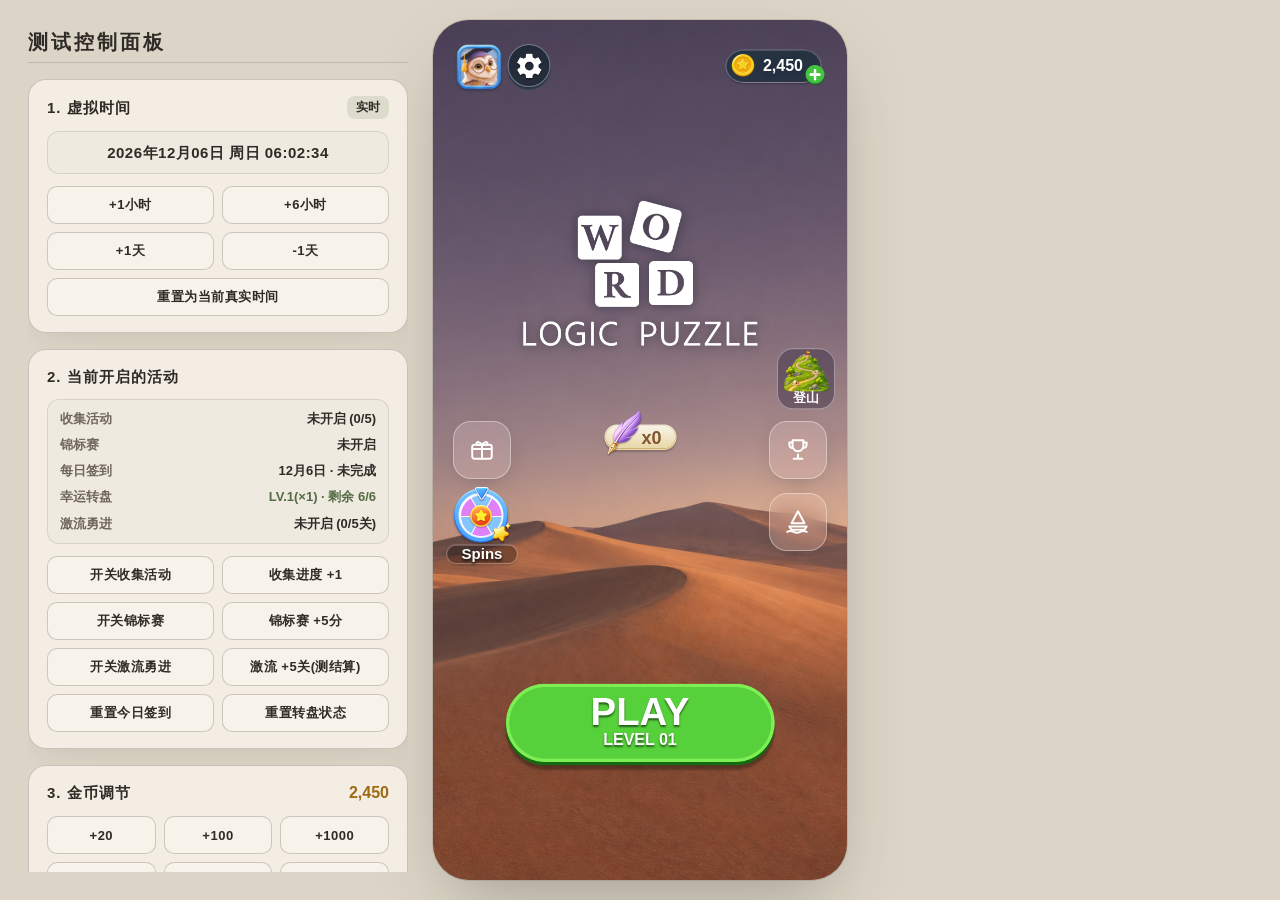
==== commit bd3901f0: "Update game screens and artwork" ====
--- a/index.html
+++ b/index.html
@@ -81,17 +81,8 @@
         <button class="dbg-btn dbg-btn-minus" type="button" data-dbg-coin="-100">-100</button>
         <button class="dbg-btn dbg-btn-minus" type="button" data-dbg-coin="-1000">-1000</button>
       </div>
-      <div class="mountain-debug">
-        <label><input id="dbg-mountain-enabled" type="checkbox" checked> 登山</label>
-        <label>分组
-          <select id="dbg-mountain-group">
-            <option value="3">3 · 关键步加成</option>
-            <option value="0">0 · 基础奖励</option>
-            <option value="2">2 · 剩余时间奖励</option>
-          </select>
-        </label>
-      </div>
       <button class="dbg-btn dbg-btn-danger" type="button" id="dbg-reset-all">重置所有数据</button>
+      <button class="dbg-btn" type="button" id="dbg-mountain-variant">登山界面：A 版</button>
     </div>
   </aside>
 
@@ -101,6 +92,7 @@
     <div class="dbg-section dbg-game-section">
       <button class="dbg-btn dbg-game-btn dbg-game-btn-primary" type="button" id="dbg-game-win">快速通关</button>
       <button class="dbg-btn dbg-game-btn" type="button" id="dbg-game-fill-word">快速填词</button>
+      <button class="dbg-btn dbg-game-btn" type="button" id="dbg-game-bonus-word">发现额外词</button>
       <button class="dbg-btn dbg-game-btn" type="button" id="dbg-game-undo">撤销</button>
     </div>
   </aside>
@@ -109,40 +101,29 @@
     <!-- 1. 游戏大厅 -->
     <section id="screen-lobby" class="screen active">
       <header class="lobby-top">
-        <div class="player-badge" id="btn-player-profile" role="button" tabindex="0" aria-label="个人信息">
-          <div class="avatar" id="lobby-avatar"></div>
-          <div class="player-meta">
-            <span class="player-level" id="lobby-level">Lv.1</span>
-            <div class="exp-bar"><div class="exp-fill"></div></div>
-          </div>
-        </div>
-        <div class="currency-group">
-          <div class="currency-pill">
-            <span class="icon-coin"></span>
-            <span id="lobby-coins">2,450</span>
-          </div>
+        <div class="lobby-controls">
+          <button class="lobby-profile" id="btn-player-profile" type="button" aria-label="个人信息">
+            <span class="avatar" id="lobby-avatar"></span>
+          </button>
+          <button class="lobby-settings" id="btn-lobby-settings" type="button" aria-label="设置">
+            <img src="assets/lobby/settings.png" width="78" height="81" alt="" />
+          </button>
+        </div>
+        <div class="lobby-currency" aria-label="金币">
+          <img class="lobby-coin" src="assets/lobby/coin.png" width="48" height="49" alt="" />
+          <span id="lobby-coins">2,450</span>
+          <img class="lobby-coin-plus" src="assets/lobby/plus.png" width="37" height="38" alt="" />
         </div>
       </header>
 
       <main class="lobby-stage">
         <h1 class="game-logo" id="game-logo" role="button" tabindex="0" aria-label="打开关卡编辑器">
-          <span class="logo-mark" aria-hidden="true">
-            <svg class="logo-link" viewBox="0 0 200 76"><path d="M26 50 L74 26 L126 50 L174 26"/></svg>
-            <span class="logo-tile t1">W</span>
-            <span class="logo-tile t2">O</span>
-            <span class="logo-tile t3">R</span>
-            <span class="logo-tile t4">D</span>
-          </span>
-          <span class="logo-word">LOGIC</span>
-          <span class="logo-sub">puzzle</span>
+          <img src="assets/lobby/logo.png" width="459" height="297" alt="Word Logic Puzzle" />
         </h1>
-        <button class="btn-daily-entry" id="btn-daily-checkin" aria-label="每日签到">
-          <svg class="icon" viewBox="0 0 24 24" aria-hidden="true">
-            <rect x="3" y="4" width="18" height="17" rx="3"></rect>
-            <path d="M8 2v4M16 2v4M3 9h18"></path>
-            <path d="M9 14l2 2 4-4"></path>
-          </svg>
-          <span class="daily-entry-label" id="daily-entry-label">每日签到</span>
+        <button class="btn-daily-entry" id="btn-daily-checkin" type="button" aria-label="每日挑战">
+          <img class="daily-entry-quill" src="assets/daily/quill.png" width="74" height="96" alt="" />
+          <span class="daily-entry-count" aria-hidden="true">x0</span>
+          <span class="daily-entry-status" id="daily-entry-status" aria-hidden="true" hidden>已完成</span>
         </button>
 
         <!-- 大厅左侧挂载：收集活动入口 -->
@@ -158,13 +139,8 @@
 
         <!-- 大厅左侧挂载（收集活动下方）：转盘入口 -->
         <button class="btn-wheel-entry" id="btn-wheel-entry" aria-label="幸运转盘">
-          <span class="wheel-entry-icon" aria-hidden="true">
-            <svg class="icon" viewBox="0 0 24 24">
-              <circle cx="12" cy="12" r="9"></circle>
-              <circle cx="12" cy="12" r="2.2"></circle>
-              <path d="M12 3v6.8M12 14.2V21M4.2 7.5l5.9 3.4M13.9 13.1l5.9 3.4M19.8 7.5l-5.9 3.4M10.1 13.1l-5.9 3.4"></path>
-            </svg>
-          </span>
+          <img src="assets/wheel/entry.png" width="120" height="118" alt="" />
+          <span class="wheel-entry-label" aria-hidden="true">Spins</span>
         </button>
 
         <!-- 大厅右侧挂载：锦标赛入口 -->
@@ -188,11 +164,18 @@
             </svg>
           </span>
         </button>
+        <button class="btn-mountain-entry" id="mountain-access" type="button">
+          <img src="assets/mountain/bronze.png" alt="" />
+          <span>登山</span>
+        </button>
       </main>
 
       <footer class="lobby-bottom">
-        <button class="btn-primary btn-start" id="btn-start-game"><span id="start-level-label">Level 1</span><span class="mountain-badge" hidden></span></button>
-        <button type="button" id="mountain-access" hidden>登山进度</button>
+        <button class="btn-start" id="btn-start-game" type="button">
+          <span class="lobby-play-label">PLAY</span>
+          <span id="start-level-label">LEVEL 01</span>
+          <span class="mountain-badge" hidden></span>
+        </button>
       </footer>
     </section>
 
@@ -237,11 +220,6 @@
             <div class="board-grid" id="board-grid"></div>
           </div>
           <div class="board-tools">
-            <div id="mountain-tools" aria-label="登山道具">
-              <button type="button" data-mountain-tool="hint" hidden></button>
-              <button type="button" data-mountain-tool="plane" hidden></button>
-              <button type="button" data-mountain-tool="firework" hidden></button>
-            </div>
             <button class="btn-bonus" id="btn-bonus-words" aria-label="额外词库">
               <svg class="bonus-ring" viewBox="0 0 54 54" aria-hidden="true">
                 <circle class="bonus-ring-track" cx="27" cy="27" r="24"></circle>
@@ -265,66 +243,35 @@
         </div>
       </div>
 
-      <!-- 设置弹窗 -->
-      <div class="modal-overlay" id="modal-pause">
-        <div class="modal-card">
-          <div class="modal-title">设置</div>
-          <div class="settings-group">
-            <div class="setting-row">
-              <label>选中配色</label>
-              <div class="swatches" id="swatches"></div>
-            </div>
-          </div>
-          <div class="modal-actions">
-            <button class="btn-secondary" id="btn-toggle-sound">音效: 开</button>
-            <button class="btn-primary" id="btn-resume">继续</button>
-            <button class="btn-ghost" id="btn-quit-to-lobby">退出</button>
-          </div>
-        </div>
-      </div>
     </section>
 
     <!-- 3. 游戏结算界面 -->
     <section id="screen-result" class="screen">
       <div class="result-container">
-        <div class="result-logo">
-          <div class="result-logo-emblem" aria-hidden="true"></div>
-          <div class="result-banner" id="result-title">VICTORY</div>
-        </div>
-
-        <div class="result-quote-card">
-          <div class="quote-mark">“</div>
-          <p class="quote-text" id="result-quote">每一次思考的连接，都是通往智慧的阶梯。</p>
-        </div>
+        <header class="result-logo">
+          <img class="result-book" src="assets/result/book.png" width="727" height="351" alt="" />
+          <h1><img class="result-title" src="assets/result/wonderful.png" width="351" height="55" alt="Wonderful!" /></h1>
+        </header>
 
         <div class="result-chest-card" id="result-chest-card">
-          <div class="result-chest-top">
-            <div class="result-chest-title-wrap">
-              <span class="result-chest-icon" id="result-chest-icon" aria-hidden="true">
-                <svg class="icon" viewBox="0 0 24 24">
-                  <rect x="3" y="8" width="18" height="12" rx="2"></rect>
-                  <path d="M3 12h18M7 4h10l4 4H3l4-4z"></path>
-                  <rect x="10" y="10" width="4" height="4" rx="1"></rect>
-                </svg>
-              </span>
-              <span class="result-chest-label" id="result-chest-label">关卡宝箱</span>
-            </div>
-            <span class="result-chest-step" id="result-chest-step">1 / 5</span>
-          </div>
+          <p class="result-praise">You did a great job!</p>
+          <p class="result-chest-label" id="result-chest-label">关卡宝箱</p>
           <div class="result-chest-bar-row">
             <div class="result-chest-track">
               <div class="result-chest-fill" id="result-chest-fill"></div>
-            </div>
-            <div class="result-chest-reward" id="result-chest-reward">
-              <span class="icon-coin"></span>
-              <span>20</span>
-            </div>
-          </div>
-        </div>
-
-        <p id="mountain-result-coins" hidden></p>
+              <span class="result-chest-step" id="result-chest-step">0/5</span>
+            </div>
+            <img class="result-chest-reward" src="assets/wheel/prize-1.png" width="126" height="109" alt="" />
+          </div>
+        </div>
+
         <div class="result-actions">
-          <button class="btn-primary btn-large" id="btn-replay">再来一局<span class="mountain-badge" hidden></span></button>
+          <div class="result-reward">
+            <img src="assets/lobby/coin.png" width="48" height="49" alt="" />
+            <strong>20</strong>
+            <span id="result-reward-label">宝箱奖励</span>
+          </div>
+          <button id="btn-replay" type="button"><span id="result-next-level">Level 2</span><span class="mountain-badge" hidden></span></button>
         </div>
       </div>
     </section>
@@ -371,6 +318,24 @@
       </div>
     </section>
 
+    <!-- 设置弹窗（大厅与游戏内共用） -->
+    <div class="modal-overlay" id="modal-pause">
+      <div class="modal-card">
+        <div class="modal-title">设置</div>
+        <div class="settings-group">
+          <div class="setting-row">
+            <label>选中配色</label>
+            <div class="swatches" id="swatches"></div>
+          </div>
+        </div>
+        <div class="modal-actions">
+          <button class="btn-secondary" id="btn-toggle-sound">音效: 开</button>
+          <button class="btn-primary" id="btn-resume">继续</button>
+          <button class="btn-ghost" id="btn-quit-to-lobby">退出</button>
+        </div>
+      </div>
+    </div>
+
     <!-- 收集活动弹窗（大厅与游戏内共用） -->
     <div class="modal-overlay" id="modal-event">
       <div class="modal-card event-modal-card">
@@ -453,28 +418,29 @@
 
     <!-- 幸运转盘弹窗 -->
     <div class="modal-overlay" id="modal-wheel">
-      <div class="modal-card wheel-modal-card">
-        <button class="modal-close-btn" id="btn-close-wheel" aria-label="关闭">×</button>
-        <div class="wheel-header">
-          <div class="modal-title wheel-title">幸运转盘</div>
-        </div>
+      <div class="modal-card wheel-modal-card" role="dialog" aria-modal="true" aria-labelledby="wheel-title">
+        <div class="wheel-balance" aria-label="金币">
+          <img src="assets/lobby/coin.png" width="48" height="49" alt="" />
+          <span id="wheel-coins">2,450</span>
+        </div>
+        <button class="modal-close-btn" id="btn-close-wheel" type="button" aria-label="关闭"></button>
+        <header class="wheel-header">
+          <h2 id="wheel-title">Lucky Spin</h2>
+        </header>
 
         <div class="wheel-stage">
+          <div class="wheel-disc" id="wheel-disc">
+            <div class="wheel-sectors" id="wheel-sectors"></div>
+          </div>
+          <div class="wheel-decoration" aria-hidden="true"></div>
           <div class="wheel-pointer" aria-hidden="true"></div>
           <div class="wheel-upgrade-banner" id="wheel-upgrade-banner">×2</div>
-          <div class="wheel-disc" id="wheel-disc">
-            <div class="wheel-lines" aria-hidden="true">
-              <span class="w-line l0"></span>
-              <span class="w-line l1"></span>
-              <span class="w-line l2"></span>
-            </div>
-            <div class="wheel-sectors" id="wheel-sectors"></div>
-          </div>
-          <div class="wheel-center-hub" id="wheel-center-hub">×1</div>
-        </div>
-
-        <div class="modal-actions wheel-actions">
-          <button class="btn-primary btn-large wheel-spin-btn" id="btn-wheel-spin">免费转动</button>
+        </div>
+
+        <div class="wheel-actions">
+          <p class="wheel-quota-text" id="wheel-quota-text"></p>
+          <button class="wheel-spin-btn" id="btn-wheel-spin" type="button">Spin</button>
+          <p class="wheel-reward-toast" id="wheel-reward-toast" aria-live="polite"></p>
         </div>
       </div>
     </div>
@@ -565,29 +531,72 @@
       </div>
     </div>
 
-    <section class="mountain-overlay" id="mountain-start" role="dialog" aria-modal="true" aria-labelledby="mountain-start-title" hidden>
-      <div class="mountain-start-card">
-        <button type="button" id="mountain-start-close" aria-label="关闭">×</button>
-        <h2 id="mountain-start-title">Hard Challenge</h2>
-        <div class="mountain-start-reward">
-          <img src="assets/mountain/icon_paper_plan.png" alt="纸飞机">
-          <strong>×2</strong>
-        </div>
-        <p>通关困难关，沿山路向上攀登。</p>
-        <button type="button" class="btn-primary" id="mountain-watch">Watch <small>· 模拟广告</small></button>
-      </div>
-    </section>
     <section class="mountain-overlay" id="mountain-progress" role="dialog" aria-modal="true" aria-labelledby="mountain-title" hidden>
-      <div class="mountain-content">
-        <h2 id="mountain-title">Hard Challenge</h2>
-        <div class="mountain-clock"><span class="mountain-clock-icon" aria-hidden="true"><img src="assets/mountain/icon_game_bouns_time2.png" alt=""></span><span id="mountain-clock"></span></div>
-        <div id="mountain-reward" aria-live="polite"></div>
-        <div id="mountain-map" aria-hidden="true"></div>
-        <p class="mountain-ranking">击败 <strong id="mountain-score"></strong>% 的玩家</p>
-        <p id="mountain-step"></p>
-        <p id="mountain-caption"></p>
-      </div>
-      <button type="button" id="mountain-dismiss" aria-label="继续或关闭登山进度"></button>
+      <button type="button" id="mountain-dismiss" aria-label="返回">←</button>
+      <button type="button" id="mountain-help" aria-label="活动说明" aria-controls="mountain-rules" aria-expanded="false">?</button>
+      <p id="mountain-rules" hidden>每期 29 天。通关获得 1 积分，达到门槛就会前往下一个登山节点。</p>
+      <div class="mountain-scene">
+        <header class="mountain-header">
+          <h2 id="mountain-title">Summit Race</h2>
+          <p id="mountain-clock"></p>
+        </header>
+        <svg id="mountain-map" viewBox="0 0 1536 1024" preserveAspectRatio="xMidYMid slice" aria-hidden="true">
+          <defs>
+            <image id="summit-walker" href="assets/mountain/summit-walker.png" x="-54" y="-93" width="108" height="108" />
+          </defs>
+          <image id="mountain-art" href="assets/mountain/summit-scene.jpg" width="1536" height="1024" />
+          <g class="mountain-route" fill="none">
+            <path d="M370 838 Q423 790 505 765 Q530 759 558 731" />
+            <path d="M558 731 C670 710 632 653 753 615 Q824 590 795 541" />
+            <path d="M795 541 C776 507 732 471 811 432 Q955 381 911 343 Q859 304 858 253" />
+          </g>
+          <g class="mountain-route-marks">
+            <circle cx="558" cy="731" r="12" />
+            <circle cx="795" cy="541" r="12" />
+            <circle cx="921" cy="364" r="12" />
+            <circle cx="858" cy="253" r="12" />
+            <g class="mountain-route-flags">
+              <text x="581" y="711">25%</text>
+              <text x="817" y="526">50%</text>
+              <text x="946" y="348">75%</text>
+            </g>
+          </g>
+          <g class="mountain-hikers">
+            <g transform="translate(462 806)"><use href="#summit-walker" /></g>
+            <g transform="translate(599 722)"><use href="#summit-walker" /></g>
+            <g transform="translate(700 657)"><use href="#summit-walker" /></g>
+            <g transform="translate(837 566)"><use href="#summit-walker" /></g>
+            <g transform="translate(768 482)"><use href="#summit-walker" /></g>
+            <g transform="translate(873 403)"><use href="#summit-walker" /></g>
+            <g transform="translate(891 306)"><use href="#summit-walker" /></g>
+          </g>
+          <g id="mountain-climber"><use href="#summit-walker" /></g>
+        </svg>
+        <p id="mountain-percentile"></p>
+      </div>
+      <div class="mountain-standings">
+        <div id="mountain-board">
+          <h3>Leaderboards</h3>
+          <ol id="mountain-leaderboard" tabindex="0" aria-label="模拟对手的积分排行"></ol>
+          <div id="mountain-player-row" aria-label="我的排名"></div>
+        </div>
+        <div id="mountain-camp-summary" hidden>
+          <div class="mountain-distance">
+            <img src="assets/mountain/score-icon.png" width="44" height="44" alt="" />
+            <div>
+              <span>已爬距离</span>
+              <strong id="mountain-distance"></strong>
+            </div>
+          </div>
+          <p id="mountain-next-distance"></p>
+          <progress id="mountain-leg-progress" max="100" aria-label="本段登山进度"></progress>
+          <dl class="mountain-camp-stats">
+            <div><dt>营地玩家</dt><dd id="mountain-camp-count"></dd></div>
+            <div><dt>当前排名</dt><dd id="mountain-camp-ranking"></dd></div>
+          </dl>
+        </div>
+        <button id="mountain-play" type="button">Start</button>
+      </div>
     </section>
 
     <canvas id="fx"></canvas>
--- a/style.css
+++ b/style.css
@@ -196,9 +196,7 @@
 }
 
 /* ============ 胶囊 / 面板通用 ============ */
-.player-badge,
-.currency-pill,
-.reward-item {
+.currency-pill {
   background: transparent;
   border: 1px solid var(--line-strong);
   color: var(--ink);
@@ -209,15 +207,89 @@
   display: flex;
   align-items: center;
   justify-content: space-between;
-  gap: 10px;
-}
-
-.player-badge {
-  display: flex;
-  align-items: center;
-  gap: 10px;
-  padding: 5px 14px 5px 5px;
-  border-radius: 24px;
+  gap: 8px;
+}
+
+.lobby-controls {
+  display: flex;
+  align-items: center;
+  gap: 6px;
+}
+
+.lobby-settings,
+.lobby-profile {
+  position: relative;
+  display: grid;
+  place-items: center;
+  width: clamp(36px, 10vw, 44px);
+  aspect-ratio: 1;
+  border-radius: 50%;
+  background: rgba(15, 55, 73, 0.42);
+}
+
+.lobby-settings img {
+  width: 100%;
+  height: 100%;
+  object-fit: contain;
+}
+
+.lobby-profile {
+  border-radius: 12px;
+  background: none;
+}
+
+.lobby-profile::after {
+  content: "";
+  position: absolute;
+  inset: -18%;
+  background: url("assets/lobby/avatar-frame.png") center / contain no-repeat;
+  pointer-events: none;
+}
+
+.lobby-profile .avatar {
+  width: 92%;
+  height: 92%;
+  border: 0;
+  border-radius: 25%;
+}
+
+.lobby-currency {
+  position: relative;
+  isolation: isolate;
+  display: flex;
+  align-items: center;
+  justify-content: center;
+  gap: 8px;
+  min-width: 90px;
+  height: 38px;
+  padding: 0 20px 2px 7px;
+  background: url("assets/lobby/coin-frame.png") center / 100% 100% no-repeat;
+  color: #fff;
+  font-size: 16px;
+  font-weight: 750;
+  font-variant-numeric: tabular-nums;
+}
+
+.lobby-currency::before {
+  content: "";
+  position: absolute;
+  z-index: -1;
+  inset: 2px 2px 4px;
+  border-radius: 20px;
+  background: rgba(15, 55, 73, 0.42);
+}
+
+.lobby-coin {
+  width: 24px;
+  height: auto;
+}
+
+.lobby-coin-plus {
+  position: absolute;
+  right: -2px;
+  bottom: 0;
+  width: 20px;
+  height: auto;
 }
 
 .avatar {
@@ -237,37 +309,6 @@
   background: var(--ink-faint);
 }
 
-.player-meta {
-  display: flex;
-  flex-direction: column;
-  gap: 5px;
-}
-
-.player-level {
-  font-size: 12px;
-  font-weight: 500;
-  letter-spacing: 1px;
-}
-
-.exp-bar {
-  width: 56px;
-  height: 3px;
-  background: var(--line);
-  border-radius: 2px;
-  overflow: hidden;
-}
-
-.exp-fill {
-  width: 68%;
-  height: 100%;
-  background: var(--moss);
-}
-
-.currency-group {
-  display: flex;
-  gap: 8px;
-}
-
 .currency-pill {
   display: flex;
   align-items: center;
@@ -288,37 +329,52 @@
 }
 
 .game-logo {
-  font-family: var(--font-serif);
-  font-size: 30px;
-  font-weight: 400;
-  letter-spacing: 8px;
-  text-align: center;
-  line-height: 1.6;
-  text-transform: capitalize;
-  color: var(--ink);
-  transform: translateY(-48px);
-}
-
-.game-logo::after {
-  content: "";
+  position: absolute;
+  top: 18%;
+  left: 19.5%;
+  width: 61%;
+  height: 23%;
+  cursor: pointer;
+}
+
+.game-logo img {
   display: block;
-  width: 28px;
-  height: 1px;
-  margin: 18px auto 0;
-  background: var(--ink-faint);
-}
-
-.lobby-bottom {
-  display: flex;
-  justify-content: center;
-}
-
-.btn-start {
-  width: 56%;
-  height: 54px;
-  padding: 0 20px;
-  font-size: 16px;
-  margin-bottom: 54px;
+  width: 100%;
+  height: 100%;
+  object-fit: contain;
+  filter: drop-shadow(0 3px 7px rgba(20, 35, 55, 0.25));
+}
+
+#screen-lobby .lobby-bottom {
+  position: absolute;
+  inset: auto 0 12.5%;
+  display: flex;
+  justify-content: center;
+}
+
+#screen-lobby .btn-start {
+  display: flex;
+  flex-direction: column;
+  justify-content: center;
+  align-items: center;
+  width: 66%;
+  aspect-ratio: 491 / 165;
+  padding-bottom: 3%;
+  background: url("assets/lobby/play.png") center / contain no-repeat;
+  color: #fff;
+  font-size: clamp(13px, 3.7vw, 16px);
+  font-weight: 850;
+  line-height: 1;
+  text-shadow: 0 2px 2px #245d18;
+}
+
+.lobby-play-label {
+  font-size: 2.4em;
+}
+
+#screen-lobby :is(button, .game-logo):focus-visible {
+  outline: 2px solid #fff;
+  outline-offset: 2px;
 }
 
 /* ==================== 2. 游戏内界面 ==================== */
@@ -870,99 +926,90 @@
 
 /* ==================== 3. 游戏结算界面 ==================== */
 #screen-result {
-  justify-content: center;
+  justify-content: flex-start;
+  padding: clamp(12px, 5dvh, 44px) 0 16px;
+  overflow-y: auto;
+  backdrop-filter: blur(3px);
+  color: #fff;
 }
 
 .result-container {
-  display: flex;
-  flex-direction: column;
-  align-items: center;
-  gap: 30px;
+  display: grid;
+  justify-items: center;
   width: 100%;
 }
 
 .result-logo {
-  display: flex;
-  flex-direction: column;
-  align-items: center;
-  gap: 18px;
-}
-
-/* 圆相（enso）作为结算徽记 */
-.result-logo-emblem {
-  width: 64px;
-  height: 64px;
-  border-radius: 50%;
-  border: 2px solid var(--ink);
-  border-right-color: transparent;
-  transform: rotate(-30deg);
-  display: flex;
-  align-items: center;
-  justify-content: center;
-  font-size: 0;
-  color: transparent;
-}
-
-.result-banner {
-  font-family: var(--font-serif);
-  font-size: 28px;
-  font-weight: 400;
-  letter-spacing: 10px;
-  text-indent: 10px;
-  color: var(--ink);
-}
-
-.result-quote-card {
-  width: 100%;
-  background: var(--card);
-  border: 1px solid var(--line);
-  border-radius: var(--r-lg);
-  padding: 24px 26px 28px;
-  display: flex;
-  flex-direction: column;
-  align-items: center;
-  gap: 6px;
-  text-align: center;
-}
-
-.quote-mark {
-  font-size: 32px;
-  line-height: 1;
-  font-family: var(--font-serif);
-  color: var(--ink-faint);
-}
-
-.quote-text {
-  font-family: var(--font-serif);
-  font-size: 15px;
-  font-weight: 400;
-  line-height: 1.9;
-  color: var(--ink);
-  letter-spacing: 1.5px;
-}
-
-.reward-row {
-  display: flex;
-  gap: 14px;
-}
-
-.reward-item {
-  display: flex;
-  align-items: center;
-  gap: 10px;
-  padding: 9px 20px;
-  border-radius: 22px;
-  font-weight: 500;
-  font-size: 15px;
-  letter-spacing: 1px;
+  display: grid;
+  justify-items: center;
+  width: 100%;
+  margin-bottom: clamp(14px, 4.2dvh, 36px);
+}
+
+.result-book {
+  display: block;
+  width: 100%;
+  height: min(27dvh, 200px);
+  object-fit: contain;
+}
+
+.result-logo h1 {
+  width: 48%;
+  line-height: 0;
+}
+
+.result-title {
+  width: 100%;
+  height: auto;
 }
 
 .result-actions {
-  width: 100%;
-  display: flex;
-  flex-direction: column;
-  gap: 12px;
-  margin-top: 8px;
+  display: grid;
+  gap: clamp(10px, 2dvh, 18px);
+  width: 66%;
+  margin-top: clamp(14px, 4.5dvh, 38px);
+}
+
+.result-reward,
+#btn-replay {
+  display: flex;
+  align-items: center;
+  justify-content: center;
+  width: 100%;
+  height: clamp(48px, 9dvh, 78px);
+  color: #fff;
+  font-size: clamp(22px, 4.1dvh, 34px);
+  font-weight: 850;
+  text-shadow: 0 2px 2px #48371c85;
+}
+
+.result-reward {
+  gap: 7px;
+  border: 3px solid #ff9c26;
+  border-radius: 999px;
+  background: linear-gradient(#ff8c13, #e66106);
+  box-shadow: 0 4px 0 #9b3900, 0 7px 10px #44200e55;
+}
+
+.result-reward img {
+  width: 1.1em;
+  height: auto;
+}
+
+#result-reward-label {
+  font-size: 12px;
+}
+
+#btn-replay {
+  height: auto;
+  aspect-ratio: 491 / 165;
+  padding-bottom: 2%;
+  background: url("assets/lobby/play.png") center / contain no-repeat;
+}
+
+#btn-replay:focus-visible {
+  outline: 2px solid #fff;
+  outline-offset: 2px;
 }
 
 .flying-letter.flying-bonus {
@@ -978,7 +1025,7 @@
    景观背景 + 毛玻璃
    ============================================================ */
 .phone-frame {
-  background: #3c5f86 url("bg.jpg") center / cover no-repeat;
+  background: #4b4056 url("assets/lobby/background.png") center / cover no-repeat;
 }
 
 /* 背景上的文字与线条改为浅色；弹窗保持纸色卡片 */
@@ -1003,11 +1050,7 @@
 }
 
 .glass,
-.player-badge,
 .currency-pill,
-.reward-item,
-.result-quote-card,
-.result-chest-card,
 .btn-icon,
 .btn-bonus,
 .btn-hint,
@@ -1060,99 +1103,8 @@
 
 .exp-bar { background: rgba(255, 255, 255, 0.3); }
 .avatar { background: rgba(255, 255, 255, 0.25); }
-.result-logo-emblem { border-color: #fff; border-right-color: transparent; }
 .bonus-badge { background: #fff; color: #2f2b26; text-shadow: none; }
 .modal-overlay { background: rgba(30, 45, 65, 0.35); }
-
-/* ============ Logo ============ */
-.game-logo {
-  display: flex;
-  flex-direction: column;
-  align-items: center;
-  gap: 0;
-  text-transform: none;
-  font-size: inherit;
-  letter-spacing: normal;
-  line-height: 1;
-  color: #fff;
-  transform: translateY(-48px);
-}
-
-.game-logo::after { display: none; }
-
-.logo-mark {
-  position: relative;
-  width: 200px;
-  height: 76px;
-  margin-bottom: 26px;
-}
-
-.logo-link {
-  position: absolute;
-  inset: 0;
-  width: 100%;
-  height: 100%;
-  fill: none;
-  stroke: rgba(255, 255, 255, 0.85);
-  stroke-width: 1.5;
-  stroke-linecap: round;
-  stroke-linejoin: round;
-  stroke-dasharray: 3 5;
-}
-
-.logo-tile {
-  position: absolute;
-  width: 40px;
-  height: 40px;
-  margin: -20px 0 0 -20px;
-  border-radius: 9px;
-  background: #F7E4D6;
-  box-shadow: 0 3px 0 #FFAC7D, 0 10px 18px -6px rgba(20, 35, 55, 0.5);
-  color: #34291F;
-  text-shadow: none;
-  font-family: var(--font-serif);
-  font-size: 22px;
-  font-weight: 600;
-  display: flex;
-  align-items: center;
-  justify-content: center;
-}
-
-.logo-tile.t1 { left: 26px;  top: 50px; }
-.logo-tile.t2 { left: 74px;  top: 26px; }
-.logo-tile.t3 { left: 126px; top: 50px; }
-.logo-tile.t4 { left: 174px; top: 26px; background: #FB368B; box-shadow: 0 3px 0 #950241, 0 10px 18px -6px rgba(20, 35, 55, 0.5); color: #fff; }
-
-.logo-word {
-  font-family: var(--font-serif);
-  font-size: 34px;
-  font-weight: 400;
-  letter-spacing: 14px;
-  text-indent: 14px;
-}
-
-.logo-sub {
-  margin-top: 12px;
-  font-size: 12px;
-  letter-spacing: 8px;
-  text-indent: 8px;
-  text-transform: uppercase;
-  color: rgba(255, 255, 255, 0.8);
-}
-
-/* Logo 可读性：柔和暗晕 + 更强文字阴影 */
-.game-logo { position: relative; }
-.game-logo::before {
-  content: "";
-  position: absolute;
-  inset: -40px -50px -30px;
-  z-index: -1;
-  background: radial-gradient(closest-side, rgba(25, 40, 60, 0.5), rgba(25, 40, 60, 0));
-  pointer-events: none;
-}
-.logo-word, .logo-sub { text-shadow: 0 1px 2px rgba(15, 28, 45, 0.6), 0 2px 14px rgba(15, 28, 45, 0.55); }
-.logo-sub { color: #fff; font-weight: 500; }
-.logo-link { stroke: #fff; stroke-width: 2; filter: drop-shadow(0 1px 3px rgba(15, 28, 45, 0.6)); }
 
 /* ============================================================
    字体 / 字号 / 比例规范（8px 基准）
@@ -1176,7 +1128,6 @@
 .btn-icon { width: 44px; height: 44px; }
 .btn-icon .icon { width: 20px; height: 20px; }
 .currency-pill { height: 36px; padding: 0 16px; font-size: var(--fs-sm); }
-.player-badge { height: 44px; padding: 0 16px 0 6px; }
 .avatar { width: 32px; height: 32px; }
 .player-level { font-size: var(--fs-sm); }
 .game-level-title { font-size: var(--fs-lg); letter-spacing: 5px; text-indent: 5px; }
@@ -1185,7 +1136,6 @@
 .btn-primary { font-size: var(--fs-md); height: 52px; padding: 0 32px; letter-spacing: 4px; }
 .btn-secondary, .btn-ghost { font-size: var(--fs-md); height: 48px; padding: 0 24px; letter-spacing: 3px; }
 .btn-large { height: 56px; font-size: var(--fs-md); }
-.btn-start { width: 60%; height: 56px; }
 
 /* 游戏区纵向节奏：固定底部棋盘与道具位置，上方目标区自适应剩余高度 */
 .game-play-area { flex: 1 1 0; min-height: 0; gap: 12px; margin-top: 14px; justify-content: space-between; }
@@ -1215,9 +1165,6 @@
 
 /* 结算 */
 .result-container { gap: 32px; }
-.result-banner { font-size: 26px; }
-.quote-text { font-size: var(--fs-md); line-height: 1.9; }
-.reward-item { height: 44px; padding: 0 24px; font-size: var(--fs-lg); }
 
 /* 字母格清晰度：取消继承的文字阴影 */
 .tile, .letter, .usage, .target-slot, .flying-letter { text-shadow: none; }
@@ -1266,11 +1213,6 @@
 .setting-row label { font-weight: 600; }
 .setting-row select { font-size: var(--fs-sm); font-weight: 500; }
 .bonus-word-chip { font-weight: 700; }
-.result-banner { font-size: 32px; font-weight: 700; }
-.quote-text { font-weight: 500; }
-.reward-item { font-weight: 700; }
-.logo-word { font-weight: 600; }
-.logo-sub { font-size: 14px; font-weight: 600; }
 .icon { stroke-width: 1.8; }
 
 /* ============ 第二次放大：UI 字体与控件 ============ */
@@ -1282,11 +1224,9 @@
   --fs-xl: 30px;
 }
 
-.player-level { font-size: 16px; }
 .currency-pill { height: 42px; font-size: 18px; padding: 0 18px; gap: 10px; }
 .icon-coin { width: 18px; height: 18px; }
 .icon-coin::after { inset: 4px; }
-.player-badge { height: 50px; }
 .avatar { width: 38px; height: 38px; }
 .btn-icon { width: 50px; height: 50px; }
 .btn-icon .icon { width: 24px; height: 24px; }
@@ -1295,7 +1235,6 @@
 .btn-primary { font-size: 20px; height: 58px; }
 .btn-secondary, .btn-ghost { font-size: 18px; height: 52px; }
 .btn-large { height: 62px; font-size: 20px; }
-.btn-start { height: 62px; }
 
 .target-slot { width: 40px; height: 44px; font-size: 26px; border-radius: 11px; }
 .current-word-bar { min-height: 54px; font-size: 28px; border-radius: 27px; }
@@ -1310,11 +1249,6 @@
 .sw { width: 32px; height: 32px; }
 .bonus-word-chip { font-size: 17px; padding: 7px 16px; }
 .bonus-empty { font-size: 16px; }
-.quote-text { font-size: 19px; }
-.reward-item { height: 52px; font-size: 22px; }
-.result-banner { font-size: 36px; }
-.logo-word { font-size: 40px; }
-.logo-sub { font-size: 16px; }
 
 /* 连接预览：底图收紧 */
 .current-word-bar {
@@ -1327,40 +1261,48 @@
 }
 
 /* ============ 每日签到入口与 3×5 棋盘适配 ============ */
-.lobby-stage {
-  flex-direction: column;
-  gap: 8px;
-}
-
 .btn-daily-entry {
+  position: absolute;
+  top: 46%;
   display: inline-flex;
   align-items: center;
   justify-content: center;
-  gap: 10px;
+  width: 77px;
   height: 44px;
-  padding: 0 22px;
-  border-radius: 22px;
-  background: var(--glass-bg);
-  border: 1px solid var(--glass-border);
-  backdrop-filter: blur(14px) saturate(1.3);
-  -webkit-backdrop-filter: blur(14px) saturate(1.3);
-  box-shadow: 0 8px 24px -12px rgba(20, 35, 55, 0.45);
-  color: var(--ink);
-  font-size: 16px;
+  padding-left: 23px;
+  border-radius: 32px;
+  background: url("assets/daily/frame.png") center / 77px 31.5px no-repeat;
+  color: #82552f;
+  transition: transform 0.15s var(--ease);
+}
+
+.btn-daily-entry:active {
+  transform: scale(0.96);
+}
+
+.daily-entry-quill {
+  position: absolute;
+  top: calc(50% - 27.75px);
+  left: 4.5px;
+  width: 37px;
+  height: 48px;
+}
+
+.daily-entry-count {
+  font-size: 18px;
+  font-weight: 800;
+  line-height: 1;
+}
+
+.daily-entry-status {
+  position: absolute;
+  top: 100%;
+  left: 0;
+  right: 0;
+  color: #fff;
+  font-size: 14px;
   font-weight: 600;
-  letter-spacing: 2px;
-  cursor: pointer;
-  transform: translateY(-16px);
-  transition: transform 0.15s var(--ease), background 0.2s var(--ease);
-}
-
-.btn-daily-entry:active {
-  transform: translateY(-16px) scale(0.96);
-}
-
-.btn-daily-entry .icon {
-  width: 20px;
-  height: 20px;
+  text-shadow: 0 1px 3px #2f2b26;
 }
 
 /* 每日签到：3行5列棋盘与 10+ 目标词排版适配 */
@@ -1802,7 +1744,6 @@
 }
 
 /* ============ 关卡编辑器 ============ */
-.game-logo { cursor: pointer; }
 #screen-editor { justify-content: flex-start; gap: 16px; }
 .ed-head { display: flex; align-items: center; justify-content: space-between; }
 .ed-title { font-family: var(--font-serif); font-size: 22px; letter-spacing: 4px; font-weight: 700; }
@@ -2194,118 +2135,85 @@
 
 /* ============ 结算界面：关卡宝箱（每5关奖励20金币） ============ */
 .result-chest-card {
-  width: 100%;
-  border-radius: 22px;
-  padding: 16px 20px;
-  display: flex;
-  flex-direction: column;
-  gap: 12px;
-}
-
-.result-chest-top {
-  display: flex;
-  align-items: center;
-  justify-content: space-between;
-  font-size: 16px;
+  display: grid;
+  justify-items: center;
+  gap: 4px;
+  width: 90%;
+  padding: clamp(13px, 2.5dvh, 21px) 7% clamp(10px, 2dvh, 16px);
+  border: 2px solid #ffffff40;
+  border-radius: 24px;
+  background: #ffffff38;
+  box-shadow: 0 3px 5px #392d3540;
+  text-align: center;
+}
+
+.result-praise {
+  font-size: clamp(17px, 2.6dvh, 22px);
+  font-weight: 850;
+}
+
+.result-chest-label {
+  font-size: 14px;
   font-weight: 700;
-  color: var(--ink);
-}
-
-.result-chest-title-wrap {
-  display: flex;
-  align-items: center;
-  gap: 8px;
-}
-
-.result-chest-icon {
-  display: inline-flex;
-  align-items: center;
-  justify-content: center;
-  width: 30px;
-  height: 30px;
-  border-radius: 9px;
-  background: rgba(255, 255, 255, 0.2);
-  color: #ffe299;
-}
-
-.result-chest-icon .icon {
-  width: 20px;
-  height: 20px;
-}
-
-.result-chest-card.unlocked .result-chest-icon {
-  background: rgba(185, 154, 91, 0.75);
-  color: #ffffff;
-  animation: slotPop 0.45s var(--ease);
+}
+
+.result-chest-bar-row {
+  position: relative;
+  width: 100%;
+  padding: 6px 12px 4px 0;
+  margin-top: 5px;
+}
+
+.result-chest-track {
+  position: relative;
+  height: 24px;
+  border: 2px solid #ffffff9c;
+  border-radius: 999px;
+  background: #4d39384d;
+  overflow: hidden;
+}
+
+.result-chest-fill {
+  width: 0;
+  height: 100%;
+  background: linear-gradient(#5be047, #21a72e);
 }
 
 .result-chest-step {
+  position: absolute;
+  inset: 0;
+  font-size: 17px;
+  line-height: 20px;
+  font-weight: 850;
   font-variant-numeric: tabular-nums;
-  letter-spacing: 1px;
-}
-
-.result-chest-bar-row {
-  display: flex;
-  align-items: center;
-  gap: 12px;
-}
-
-.result-chest-track {
-  flex: 1;
-  height: 14px;
-  border-radius: 7px;
-  background: rgba(255, 255, 255, 0.24);
-  overflow: hidden;
-}
-
-.result-chest-fill {
-  width: 0%;
-  height: 100%;
-  border-radius: 7px;
-  background: linear-gradient(90deg, #7c8f6b 0%, #d4b26a 100%);
-  transition: width 0.5s cubic-bezier(0.22, 1, 0.36, 1);
 }
 
 .result-chest-reward {
-  display: inline-flex;
-  align-items: center;
-  gap: 5px;
-  padding: 4px 12px;
-  border-radius: 14px;
-  background: rgba(255, 255, 255, 0.2);
-  border: 1px solid rgba(255, 255, 255, 0.45);
-  color: var(--ink);
-  font-size: 15px;
-  font-weight: 800;
+  position: absolute;
+  top: 50%;
+  right: -10px;
+  width: 52px;
+  height: auto;
+  translate: 0 -50%;
 }
 
 .result-chest-card.unlocked .result-chest-reward {
-  background: rgba(185, 154, 91, 0.85);
-  border-color: #ffe8a3;
   animation: slotPop 0.45s var(--ease);
 }
 
 /* ============ 幸运转盘（大厅入口 · 6扇区转盘 · 首次升级动画） ============ */
 .btn-wheel-entry {
   position: absolute;
-  left: 20px;
-  top: calc(50% + 72px);
+  left: 12px;
+  top: calc(50% + 77px);
   transform: translateY(-50%);
-  width: 58px;
-  height: 58px;
-  border-radius: 18px;
-  background: var(--glass-bg);
-  border: 1px solid var(--glass-border);
-  backdrop-filter: blur(14px) saturate(1.3);
-  -webkit-backdrop-filter: blur(14px) saturate(1.3);
-  box-shadow: 0 8px 24px -12px rgba(20, 35, 55, 0.45);
-  color: var(--ink);
+  width: 74px;
   display: flex;
   flex-direction: column;
   align-items: center;
-  justify-content: center;
-  cursor: pointer;
-  transition: transform 0.15s var(--ease);
+  background: none;
+  color: #fff;
+  text-shadow: 0 2px 3px #000;
   z-index: 5;
 }
 
@@ -2313,102 +2221,151 @@
   transform: translateY(-50%) scale(0.93);
 }
 
-.btn-wheel-entry .icon {
-  width: 26px;
-  height: 26px;
+.btn-wheel-entry img {
+  width: 60px;
+  height: auto;
+}
+
+.wheel-entry-label {
+  width: 100%;
+  margin-top: -3px;
+  padding-bottom: 2px;
+  background: url("assets/wheel/entry-frame.png") center / 100% 100% no-repeat;
+  font-size: 15px;
+  font-weight: 850;
+  line-height: 22px;
+}
+
+.phone-frame:has(#modal-wheel.active) > .screen {
+  opacity: 0;
+}
+
+#modal-wheel {
+  --wheel-ribbon: url("assets/wheel/1/ribbon.png");
+  --wheel-rim: url("assets/wheel/1/rim.png");
+  --wheel-disc: url("assets/wheel/1/disc.png");
+  --wheel-hub: url("assets/wheel/1/hub.png");
+  --wheel-pointer: url("assets/wheel/1/pointer.png");
+  --wheel-lights: url("assets/wheel/lights-a.png"), url("assets/wheel/lights-b.png");
+  background: #081c21bd;
+  backdrop-filter: none;
+}
+
+#modal-wheel.upgraded {
+  --wheel-ribbon: url("assets/wheel/2/ribbon.png");
+  --wheel-rim: url("assets/wheel/2/rim.png");
+  --wheel-disc: url("assets/wheel/2/disc.png");
+  --wheel-hub: url("assets/wheel/2/hub.png");
+  --wheel-pointer: url("assets/wheel/2/pointer.png");
+  --wheel-lights: none;
 }
 
 .wheel-modal-card {
   position: relative;
-  padding: 22px 20px 20px;
-  gap: 16px;
+  width: 100%;
+  height: 100%;
+  max-width: none;
+  max-height: none;
+  padding: 0;
+  align-items: center;
+  justify-content: center;
+  gap: 0;
+  background: none;
+  box-shadow: none;
+  color: #fff;
+  text-shadow: 0 2px 3px #17232c;
+  pointer-events: none;
+}
+
+#modal-wheel.active button {
+  pointer-events: auto;
+}
+
+#modal-wheel button:focus-visible {
+  outline: 2px solid #fff;
+  outline-offset: 2px;
+}
+
+.wheel-balance {
+  position: absolute;
+  top: 3.8%;
+  right: 4%;
+  display: flex;
+  align-items: center;
+  gap: 8px;
+  min-width: 86px;
+  height: 36px;
+  padding: 0 12px 2px 8px;
+  background: url("assets/lobby/coin-frame.png") center / 100% 100% no-repeat;
+  font-size: 16px;
+  font-weight: 800;
+}
+
+.wheel-balance img {
+  width: 23px;
+  height: auto;
+}
+
+#btn-close-wheel {
+  top: 12%;
+  right: 4%;
+  background: url("assets/wheel/close.png") center / 18px 18px no-repeat;
 }
 
 .wheel-header {
-  display: flex;
-  flex-direction: column;
-  align-items: center;
-  gap: 6px;
-}
-
-.wheel-level-tag {
-  padding: 3px 11px;
-  border-radius: 10px;
-  background: rgba(185, 154, 91, 0.18);
-  border: 1px solid rgba(185, 154, 91, 0.45);
-  color: var(--ink);
-  font-size: 11px;
-  font-weight: 800;
-  letter-spacing: 1.5px;
-}
-
-.wheel-level-tag.upgraded {
-  background: rgba(124, 143, 107, 0.22);
-  border-color: var(--moss);
-  color: var(--moss);
-}
-
-.wheel-title::after {
-  margin-top: 8px;
+  position: relative;
+  display: grid;
+  place-items: center;
+  width: min(100%, 55dvh);
+  aspect-ratio: 739 / 288;
+  margin-bottom: -7%;
+  background: var(--wheel-ribbon) center / contain no-repeat;
+}
+
+.wheel-header h2 {
+  margin-top: -3%;
+  font-size: clamp(22px, 4.1dvh, 34px);
+  font-weight: 850;
+  line-height: 1;
 }
 
 .wheel-stage {
   position: relative;
-  width: 256px;
-  height: 256px;
-  display: flex;
-  align-items: center;
-  justify-content: center;
-  margin: 4px 0;
+  display: grid;
+  place-items: center;
+  width: min(94%, 49dvh);
+  aspect-ratio: 1;
+  background: var(--wheel-rim) center / contain no-repeat;
 }
 
 .wheel-pointer {
   position: absolute;
-  top: -10px;
+  top: -2.5%;
   left: 50%;
   transform: translateX(-50%);
-  width: 0;
-  height: 0;
-  border-left: 12px solid transparent;
-  border-right: 12px solid transparent;
-  border-top: 22px solid var(--clay);
-  filter: drop-shadow(0 3px 5px rgba(47, 43, 38, 0.35));
-  z-index: 6;
+  width: 13%;
+  aspect-ratio: 1;
+  background: var(--wheel-pointer) center / contain no-repeat;
+  z-index: 2;
+}
+
+.wheel-disc,
+.wheel-decoration,
+.wheel-sectors {
+  position: absolute;
+  inset: 0;
 }
 
 .wheel-disc {
-  position: relative;
-  width: 244px;
-  height: 244px;
-  border-radius: 50%;
-  border: 6px solid #3b3731;
-  background: conic-gradient(
-    from -30deg,
-    #f5efe3 0deg 60deg,
-    #e5dccb 60deg 120deg,
-    #f5efe3 120deg 180deg,
-    #e5dccb 180deg 240deg,
-    #f5efe3 240deg 300deg,
-    #dfd1b8 300deg 360deg
-  );
-  box-shadow: 0 12px 28px -10px rgba(47, 43, 38, 0.4);
-  transition: transform 3.1s cubic-bezier(0.14, 0.86, 0.18, 1), border-color 0.45s ease, box-shadow 0.45s ease;
-  will-change: transform;
-  overflow: hidden;
-}
-
-.wheel-disc.upgraded {
-  border-color: #b99a5b;
-  background: conic-gradient(
-    from -30deg,
-    #fbf5e6 0deg 60deg,
-    #efe1be 60deg 120deg,
-    #fbf5e6 120deg 180deg,
-    #efe1be 180deg 240deg,
-    #fbf5e6 240deg 300deg,
-    #e5cb8d 300deg 360deg
-  );
-  box-shadow: 0 0 0 3px rgba(185, 154, 91, 0.35), 0 14px 32px -10px rgba(47, 43, 38, 0.45);
+  background: var(--wheel-disc) center / contain no-repeat;
+  transition: transform 3.1s cubic-bezier(0.14, 0.86, 0.18, 1);
+}
+
+.wheel-decoration {
+  background-image: var(--wheel-hub), var(--wheel-lights);
+  background-size: contain;
+  background-position: center;
+  background-repeat: no-repeat;
 }
 
 .wheel-disc.upgrading {
@@ -2416,88 +2373,43 @@
 }
 
 @keyframes wheelUpgradePulse {
-  0% { filter: brightness(1); }
-  45% { filter: brightness(1.22); box-shadow: 0 0 28px rgba(185, 154, 91, 0.85); }
-  100% { filter: brightness(1); }
-}
-
-.wheel-lines {
-  position: absolute;
-  inset: 0;
-  pointer-events: none;
-}
-
-.w-line {
-  position: absolute;
-  left: 50%;
-  top: 0;
-  width: 1.5px;
-  height: 100%;
-  margin-left: -0.75px;
-  background: rgba(47, 43, 38, 0.16);
-}
-
-.w-line.l0 { transform: rotate(30deg); }
-.w-line.l1 { transform: rotate(90deg); }
-.w-line.l2 { transform: rotate(150deg); }
-
-.wheel-sectors {
-  position: absolute;
-  inset: 0;
-  pointer-events: none;
+  45% { filter: brightness(1.35); }
 }
 
 .wheel-sector-item {
   position: absolute;
   left: 50%;
   top: 50%;
-  width: 64px;
-  height: 48px;
-  margin-left: -32px;
-  margin-top: -24px;
+  width: 20%;
+  height: 24%;
+  transform: translate(-50%, -50%) rotate(var(--sector-angle)) translateY(-116%);
   display: flex;
   flex-direction: column;
   align-items: center;
   justify-content: center;
-  gap: 3px;
-  color: #2f2b26;
-  font-weight: 800;
-  font-size: 16px;
+  gap: 2px;
+  font-size: clamp(16px, 2.8dvh, 24px);
+  font-weight: 900;
+  line-height: 1;
   font-variant-numeric: tabular-nums;
 }
 
+.wheel-sector-item img {
+  width: 100%;
+  height: 67%;
+  object-fit: contain;
+  transform: rotate(calc(-1 * var(--sector-angle)));
+}
+
 .wheel-sector-val {
-  display: inline-block;
+  -webkit-text-stroke: 3px #242036;
+  paint-order: stroke fill;
   transition: transform 0.28s var(--ease), color 0.28s ease;
 }
 
 .wheel-sector-val.pop-up {
   transform: scale(1.38);
-  color: #9e6b14;
-}
-
-.wheel-center-hub {
-  position: absolute;
-  width: 48px;
-  height: 48px;
-  border-radius: 50%;
-  background: var(--ink);
-  border: 3px solid var(--card);
-  color: var(--paper);
-  font-size: 14px;
-  font-weight: 800;
-  display: flex;
-  align-items: center;
-  justify-content: center;
-  box-shadow: 0 4px 10px rgba(47, 43, 38, 0.35);
-  z-index: 5;
-  transition: background 0.35s ease, transform 0.35s var(--ease);
-}
-
-.wheel-center-hub.upgraded {
-  background: var(--sand);
-  color: #ffffff;
-  animation: slotPop 0.45s var(--ease);
+  color: #ffdd63;
 }
 
 .wheel-upgrade-banner {
@@ -2524,39 +2436,46 @@
   transform: scale(1);
 }
 
+.wheel-actions {
+  display: grid;
+  justify-items: center;
+  gap: 4px;
+  width: 100%;
+}
+
+.wheel-quota-text {
+  font-size: clamp(14px, 2.2dvh, 19px);
+  font-weight: 800;
+}
+
+.wheel-spin-btn {
+  width: min(66%, 40dvh);
+  aspect-ratio: 491 / 165;
+  padding-bottom: 2%;
+  background: url("assets/wheel/spin.png") center / contain no-repeat;
+  color: #fff;
+  font-size: clamp(15px, 2.6dvh, 22px);
+  font-weight: 850;
+  text-shadow: 0 2px 2px #245d18;
+}
+
+.wheel-spin-btn[data-free="true"] {
+  font-size: clamp(24px, 4dvh, 34px);
+}
+
+.wheel-spin-btn:disabled {
+  opacity: 0.55;
+  cursor: not-allowed;
+}
+
 .wheel-reward-toast {
-  width: 100%;
-  padding: 8px 12px;
-  border-radius: 12px;
-  background: rgba(47, 43, 38, 0.05);
-  border: 1px solid var(--line);
-  color: var(--ink);
+  min-height: 1.4em;
   font-size: 13px;
   font-weight: 700;
-  text-align: center;
-  letter-spacing: 1px;
 }
 
 .wheel-reward-toast.highlight {
-  background: rgba(124, 143, 107, 0.2);
-  border-color: var(--moss);
-}
-
-.wheel-actions {
-  align-items: center;
-  gap: 8px;
-}
-
-.wheel-spin-btn:disabled {
-  opacity: 0.45;
-  cursor: not-allowed;
-}
-
-.wheel-quota-text {
-  font-size: 13px;
-  font-weight: 600;
-  color: var(--ink-soft);
-  letter-spacing: 1px;
+  color: #ffe27a;
 }
 
 /* ============ 左侧手机屏幕外：测试信息与功能面板（铺开使用左侧全部空位） ============ */
@@ -3146,15 +3065,6 @@
 }
 
 /* ============ 个人信息弹窗（更换ID/头像 · 本周数据 · 每日学习柱状图） ============ */
-.player-badge {
-  cursor: pointer;
-  transition: transform 0.15s var(--ease);
-}
-
-.player-badge:active {
-  transform: scale(0.95);
-}
-
 .avatar.has-custom {
   display: flex;
   align-items: center;
--- a/mountain.css
+++ b/mountain.css
@@ -1,10 +1,12 @@
 .mountain-overlay[hidden],
-.mountain-badge[hidden],
-#mountain-access[hidden],
-#mountain-tools button[hidden] { display: none; }
+.mountain-badge[hidden] {
+  display: none;
+}
 
 #btn-start-game,
-#btn-replay { position: relative; }
+#btn-replay {
+  position: relative;
+}
 
 .mountain-badge {
   position: absolute;
@@ -20,226 +22,425 @@
   line-height: 1.2;
   pointer-events: none;
 }
-.mountain-badge.has-coins {
-  padding: 5px 10px 5px 26px;
-  background:
-    url("assets/mountain/icon_coins_1.png") 6px center / 16px auto no-repeat,
-    url("assets/mountain/img_hardlevel_rewardbg.png") center / 100% 100% no-repeat,
-    #6948af;
-  font-size: 14px;
-  color: #fff5ae;
-}
-
-.lobby-bottom { position: relative; }
-#mountain-access {
-  position: absolute;
-  bottom: 15px;
-  border: 0;
-  background: #f8f2e7;
-  color: #514178;
-  border-radius: 14px;
-  padding: 5px 12px;
-  font: inherit;
-  font-size: 12px;
-  font-weight: 700;
-  cursor: pointer;
-}
-
-#mountain-tools {
+
+.btn-mountain-entry {
+  position: absolute;
+  top: calc(50% - 71px);
+  right: 12px;
+  z-index: 5;
+  display: grid;
+  justify-items: center;
+  width: 58px;
+  padding-bottom: 4px;
+  transform: translateY(-50%);
+  border: 1px solid #ffffff60;
+  border-radius: 16px;
+  background: #33274070;
+  color: #fff;
+  font-weight: 800;
+  line-height: 1;
+}
+
+.btn-mountain-entry:active {
+  transform: translateY(-50%) scale(0.95);
+}
+
+.btn-mountain-entry img {
+  width: 45px;
+  height: 42px;
+  object-fit: cover;
+}
+
+.mountain-overlay {
+  position: absolute;
+  inset: 0;
+  z-index: 65;
+  display: grid;
+  grid-template-rows: 46% minmax(0, 1fr);
+  background: linear-gradient(#1688bf, #52bed5 55%, #0e8aa8);
+  color: #fff;
+  text-align: center;
+  touch-action: pan-y;
+}
+
+.phone-frame:has(.mountain-overlay:not([hidden])) > .screen {
+  visibility: hidden;
+}
+
+.mountain-scene {
+  position: relative;
+  isolation: isolate;
+  min-height: 0;
+  overflow: hidden;
+}
+
+.mountain-header {
+  position: absolute;
+  z-index: 1;
+  inset: 7px 48px auto;
+}
+
+.mountain-header h2,
+#mountain-board h3 {
+  font-family: Georgia, serif;
+  font-weight: 800;
+  line-height: 1.05;
+}
+
+.mountain-header h2 {
+  color: #fff1ad;
+  font-size: clamp(25px, 7.8vw, 38px);
+  text-shadow: 0 2px 2px #315b80;
+}
+
+#mountain-clock {
+  display: inline-flex;
+  align-items: center;
+  gap: 6px;
+  margin-top: 3px;
+  padding: 2px 12px;
+  border: 1px solid #c2f5ff;
+  border-radius: 20px;
+  background: #166ba78c;
+  font-size: 13px;
+  font-weight: 750;
+}
+
+#mountain-clock::before {
+  content: "◷";
+  font-size: 17px;
+  line-height: 1;
+}
+
+#mountain-dismiss,
+#mountain-help {
+  position: absolute;
+  z-index: 3;
+  top: 10px;
+  width: 36px;
+  height: 36px;
+  border: 1px solid #adeaff7a;
+  border-radius: 50%;
+  background: #075785ad;
+  color: #fff;
+  font-size: 25px;
+  line-height: 1;
+}
+
+#mountain-dismiss { left: 9px; }
+#mountain-help { right: 9px; }
+
+#mountain-rules {
+  position: absolute;
+  z-index: 4;
+  inset: 52px 12px auto;
+  padding: 10px;
+  border: 1px solid #9de5f6;
+  border-radius: 12px;
+  background: #124f75;
+  font-size: 13px;
+}
+
+.mountain-overlay button:focus-visible,
+#mountain-leaderboard:focus-visible {
+  outline: 2px solid #fff5b1;
+  outline-offset: 2px;
+}
+
+#mountain-map {
+  display: block;
+  width: 100%;
+  height: 100%;
+}
+
+@media (max-height: 650px) {
+  #mountain-map {
+    position: absolute;
+    inset: 20px 0 0;
+    height: calc(100% - 20px);
+  }
+}
+
+[data-stage="1"] #mountain-art { filter: saturate(0.78) hue-rotate(10deg); }
+[data-stage="2"] #mountain-art { filter: saturate(1.2) hue-rotate(-9deg); }
+
+.mountain-route {
+  stroke: #fff4a9;
+  stroke-width: 7;
+  stroke-linecap: round;
+  filter: drop-shadow(0 0 11px #ffe88e);
+}
+
+.mountain-route-marks {
+  fill: #fff3a5;
+  filter: drop-shadow(0 2px 3px #234b71);
+}
+
+.mountain-route-flags {
+  fill: #134f77;
+  stroke: #c8f7ff;
+  stroke-width: 11px;
+  stroke-linejoin: round;
+  paint-order: stroke fill;
+  font-size: 31px;
+  font-weight: 900;
+}
+
+#mountain-climber {
+  filter: drop-shadow(0 0 10px #fff095);
+}
+
+.mountain-hikers use {
+  opacity: 0.54;
+  filter: grayscale(1) brightness(1.22);
+  scale: 0.7;
+  transform-box: view-box;
+  transform-origin: 0 0;
+}
+
+@media (prefers-reduced-motion: no-preference) {
+  .mountain-hikers use { animation: mountain-hiker-hop 2.6s ease-in-out infinite; }
+  .mountain-hikers g:nth-child(even) use { animation: mountain-hiker-hop 3.2s -1.4s ease-in-out infinite; }
+  .mountain-hikers g:nth-child(3n) use { animation-delay: -0.7s; }
+}
+
+@keyframes mountain-hiker-hop {
+  0%, 38%, 76%, 100% { transform: none; }
+  45%, 66% { transform: scaleY(0.99); }
+  55% { transform: translateY(-3px); }
+}
+
+#mountain-climber.walking use {
+  animation: mountain-step 0.23s ease-in-out infinite alternate;
+}
+
+@keyframes mountain-step {
+  to { transform: translateY(-8px); }
+}
+
+#mountain-percentile {
+  position: absolute;
+  inset: auto 11% 14px;
+  padding: 4px 8px;
+  border: 1px solid #ffe39a;
+  border-radius: 16px;
+  background: #165e81df;
+  font-size: clamp(12px, 3.6vw, 16px);
+  font-weight: 750;
+  text-shadow: 0 1px 2px #1a4c72;
+}
+
+#mountain-percentile strong {
+  color: #ffe885;
+  font-size: 1.25em;
+}
+
+.mountain-standings {
+  display: grid;
+  grid-template-rows: minmax(0, 1fr) auto;
+  justify-items: center;
+  min-height: 0;
+  gap: 5px;
+  padding: 0 9px 6px;
+}
+
+#mountain-board:not([hidden]) {
+  display: grid;
+  grid-template-rows: auto minmax(0, 1fr) auto;
+  gap: 4px;
+  width: min(100%, 400px);
+  min-height: 0;
+  padding: 0 10px 9px;
+  border: 2px solid #c8faff;
+  border-radius: 24px;
+  background: url("assets/mountain/summit-board.png") center / 100% 100% no-repeat, linear-gradient(#c6f6ff, #b3eef3);
+  box-shadow: inset 0 0 0 2px #efffff99, 0 3px 8px #1467877d;
+}
+
+#mountain-board h3 {
+  position: relative;
+  justify-self: center;
+  margin-top: -10px;
+  padding: 4px 24px 5px;
+  border: 2px solid #c1f7ff;
+  border-radius: 24px;
+  background: linear-gradient(#2b9dcb, #126c9b);
+  box-shadow: 0 2px 3px #1a688a55;
+  font-size: clamp(19px, 6vw, 27px);
+  text-shadow: 0 2px 2px #174b70;
+}
+
+#mountain-leaderboard {
+  overflow-y: auto;
+  list-style: none;
+  touch-action: pan-y;
+  scrollbar-width: thin;
+}
+
+.mountain-board-row {
+  display: grid;
+  grid-template-columns: 25px 27px minmax(0, 1fr) 28px 56px;
+  align-items: center;
+  gap: 5px;
+  min-height: 34px;
+  margin-bottom: 3px;
+  padding: 3px 7px;
+  border: 1px solid #e4ffff9c;
+  border-radius: 10px;
+  background: linear-gradient(110deg, #6ebde4, #318fca);
+  color: #fff;
+  text-align: left;
+  font-size: 13px;
+  text-shadow: 0 1px 2px #1648758a;
+}
+
+#mountain-player-row .mountain-board-row {
+  margin-bottom: 0;
+  background: linear-gradient(110deg, #9961ce, #7542a9);
+}
+
+.mountain-board-row strong {
+  overflow: hidden;
+  text-overflow: ellipsis;
+  white-space: nowrap;
+}
+
+.mountain-board-position,
+.mountain-board-avatar {
+  display: grid;
+  place-items: center;
+  border-radius: 50%;
+  font-weight: 850;
+}
+
+.mountain-board-position { height: 24px; }
+.mountain-board-position[data-medal] { color: #613719; background: #ffd379; text-shadow: none; }
+.mountain-board-position[data-medal="2"] { background: #d9efff; color: #315471; }
+.mountain-board-position[data-medal="3"] { background: #ffaf77; }
+
+.mountain-board-avatar {
+  height: 26px;
+  border: 1px solid #f3ffff;
+  background: #1d6a96;
+}
+
+.mountain-board-row:nth-child(even) .mountain-board-avatar { background: #397f6e; }
+
+.mountain-board-chest[data-tier] {
+  height: 24px;
+  background: url("assets/mountain/summit-chest.png") center / contain no-repeat;
+}
+
+.mountain-board-chest[data-tier="2"] { filter: hue-rotate(62deg); }
+.mountain-board-chest[data-tier="3"] { filter: hue-rotate(-100deg); }
+.mountain-board-chest[data-tier="4"] { filter: sepia(0.8) saturate(1.2); }
+
+.mountain-board-score {
+  display: flex;
+  justify-content: flex-end;
+  align-items: center;
+  gap: 3px;
+  font-weight: 850;
+  font-variant-numeric: tabular-nums;
+}
+
+.mountain-board-score::before {
+  content: "";
+  flex: none;
+  width: 20px;
+  height: 18px;
+  background: url("assets/mountain/summit-lotus.png") center / contain no-repeat;
+}
+
+#mountain-play {
+  width: min(53%, 204px, 33dvh);
+  aspect-ratio: 491 / 165;
+  padding-bottom: 3px;
+  background: url("assets/lobby/play.png") center / contain no-repeat;
+  color: #fff;
+  font-size: clamp(18px, 3.6dvh, 27px);
+  font-weight: 850;
+  text-shadow: 0 2px 2px #245d18;
+}
+
+#mountain-camp-summary {
+  align-self: center;
+  width: min(100%, 340px);
+  padding: 10px 14px;
+  border: 1px solid #b1f2ff;
+  border-radius: 16px;
+  background: #145b8bd9;
+  color: #fff3da;
+  text-align: left;
+}
+
+#mountain-camp-summary:not([hidden]) + #mountain-play {
+  width: min(60%, 230px, 36dvh);
+}
+
+.mountain-distance {
   display: flex;
   align-items: center;
-  flex-wrap: wrap;
-  gap: 5px;
-}
-#mountain-tools:has(button:not([hidden])) { margin-inline-end: 6px; }
-#mountain-tools:not(:has(button:not([hidden]))) { display: none; }
-#mountain-tools button {
-  border: 1px solid #d6c8eb;
-  border-radius: 12px;
-  padding: 5px 7px;
-  background: #f2eafb;
-  color: #523a8c;
-  font: inherit;
+  gap: 10px;
+}
+
+.mountain-distance span,
+.mountain-camp-stats dt {
+  display: block;
+  color: #d0f2ff;
   font-size: 12px;
+}
+
+.mountain-distance strong {
+  display: block;
+  color: #ffe2a1;
+  font-size: clamp(23px, 6vw, 28px);
+  line-height: 1.1;
+}
+
+#mountain-next-distance {
+  margin-top: 6px;
+  font-size: 13px;
   font-weight: 700;
-  cursor: pointer;
-}
-
-.mountain-debug { display: flex; align-items: center; gap: 5px; margin: 6px 0; font-size: 11px; }
-.mountain-debug select { min-width: 0; font: inherit; }
-
-.mountain-overlay {
-  position: absolute;
-  inset: 0;
-  z-index: 65;
-  display: grid;
-  place-items: center;
-  isolation: isolate;
+}
+
+#mountain-leg-progress {
+  display: block;
+  width: 100%;
+  height: 6px;
+  margin-top: 5px;
+  appearance: none;
+  border: 0;
+  border-radius: 999px;
   overflow: hidden;
-  touch-action: manipulation;
-}
-#mountain-start { background: #100923a8; }
-.mountain-start-card {
-  position: relative;
-  display: flex;
-  width: min(81%, 310px);
-  min-height: 154px;
-  flex-direction: column;
-  align-items: center;
-  padding: 0 20px 14px;
-  text-align: center;
-  border-radius: 21px;
-  background: #faf6ff url("assets/mountain/group1_bg.png") center / 100% 100% no-repeat;
-  color: #4b3a69;
-  box-shadow: 0 16px 45px #07051655;
-}
-#mountain-start[data-group="3"] .mountain-start-card {
-  background-image: url("assets/mountain/img_game_hardbg6_0.png");
-  color: #fff;
-}
-#mountain-start.with-reward .mountain-start-card {
-  min-height: 325px;
-  background-image: url("assets/mountain/img_hardlevel_bg.png");
-}
-.mountain-start-card h2 {
-  margin: 0;
-  display: grid;
-  place-items: center;
-  min-height: 48px;
-  font: 800 24px/1.05 Georgia, serif;
-  color: #fff;
-  text-shadow: 0 2px 4px #2a175e;
-}
-.mountain-start-card p { margin: auto 0; padding: 12px 0; font-size: 14px; font-weight: 700; }
-#mountain-start-close {
-  position: absolute;
-  top: 9px;
-  right: 9px;
-  width: 30px;
-  height: 30px;
-  border: 0;
-  border-radius: 50%;
-  background: #29184b6b;
-  color: #fff;
-  font-size: 21px;
-  cursor: pointer;
-}
-.mountain-start-reward { display: grid; justify-items: center; gap: 4px; margin-top: 20px; }
-.mountain-start-reward img { width: 82px; height: 82px; object-fit: contain; }
-.mountain-start-reward strong { padding: 3px 15px; border-radius: 14px; background: #6052ad; color: white; }
-#mountain-watch { min-height: 40px; padding: 0 18px; background: #6651b7; color: #fff; }
-#mountain-watch small { opacity: .82; }
-#mountain-start:not(.with-reward) :is(.mountain-start-reward, #mountain-watch) { display: none; }
-
-#mountain-progress {
-  background: radial-gradient(ellipse at 50% 45%, #18162af5 0%, #090817f2 50%, #050508f2 85%);
-  color: #fff;
-  text-align: center;
-}
-.mountain-content { width: min(86%, 365px); }
-#mountain-title {
-  margin: 0 0 10px;
-  color: #ffda65;
-  font: 800 clamp(31px, 8vw, 42px)/1 Georgia, serif;
-  text-shadow: 0 4px 16px #ffc64245;
-}
-.mountain-clock {
-  display: inline-flex;
-  min-height: 25px;
-  align-items: center;
-  gap: 5px;
-  padding: 1px 12px 1px 5px;
-  border-radius: 20px;
-  background: #5546a7;
-  font-size: 14px;
-  font-variant-numeric: tabular-nums;
-}
-.mountain-clock img { width: 20px; height: 20px; object-fit: contain; animation: mountain-clock 3s linear infinite; }
-@keyframes mountain-clock { to { transform: rotate(1turn); } }
-
-#mountain-reward {
-  display: grid;
-  place-items: center;
-  height: 34px;
-  color: #ffe978;
-  font-weight: 850;
+  background: #0b4264;
+  accent-color: #f3ba60;
+}
+
+#mountain-leg-progress::-webkit-progress-bar {
+  background: #0b4264;
+}
+
+#mountain-leg-progress::-webkit-progress-value {
+  background: #f3ba60;
+  border-radius: 999px;
+}
+
+.mountain-camp-stats {
+  display: grid;
+  grid-template-columns: 1fr 1fr;
+  margin-top: 9px;
+  padding-top: 7px;
+  border-top: 1px solid #ffffff26;
+}
+
+.mountain-camp-stats > div + div {
+  padding-left: 14px;
+  border-left: 1px solid #ffffff26;
+}
+
+.mountain-camp-stats dd {
   font-size: 16px;
-  font-variant-numeric: tabular-nums;
-}
-#mountain-map { position: relative; width: min(100%, 37vh); aspect-ratio: 650 / 546; margin: 0 auto; }
-#mountain-map > img { position: absolute; }
-#mountain-map .mountain-light { clip-path: inset(0 100% 0 0); }
-#mountain-progress.animate .mountain-light { transition: clip-path .7s ease; }
-.mountain-flower {
-  position: absolute;
-  width: 7%;
-  aspect-ratio: 1;
-  transform: translate(-50%, -50%);
-  background: url("assets/mountain/icon_hardlevelresult2_flower2.png") center / auto 75% no-repeat;
-}
-.mountain-flower.bloom { background-image: url("assets/mountain/icon_hardlevelresult2_flower1.png"); }
-#mountain-progress.animate .mountain-flower.bloom { animation: mountain-bloom .55s ease-out; }
-@keyframes mountain-bloom {
-  0% { scale: .6; }
-  55% { scale: 1.25; filter: drop-shadow(0 0 5px #ffe653); }
-}
-.mountain-climber { position: absolute; width: 12%; transform: translate(-22%, -75%); }
-.mountain-climber svg { display: block; width: 100%; animation: mountain-climb .85s ease-in-out infinite alternate; }
-#mountain-progress.animate .mountain-climber { transition: top .65s ease, left .65s ease; }
-@keyframes mountain-climb { to { transform: translateY(-2px) rotate(-4deg); } }
-.mountain-gift {
-  position: absolute;
-  left: 53%;
-  top: 14%;
-  width: 13%;
-  transform: translate(-50%, -50%);
-  isolation: isolate;
-}
-.mountain-gift img { display: block; width: 100%; }
-.mountain-gift::before {
-  content: "";
-  position: absolute;
-  inset: -95%;
-  z-index: -1;
-  background: url("assets/mountain/img_hardlevelresult_light5.png") center / contain no-repeat;
-}
-.summit .mountain-gift img { animation: mountain-open .85s ease-out; }
-.summit .mountain-gift::before { animation: mountain-burst .85s ease-out; }
-@keyframes mountain-open {
-  0% { transform: translateY(3px) scale(1.1,.84); }
-  35% { transform: translateY(-10px) scale(.9,1.12); }
-}
-@keyframes mountain-burst {
-  0% { scale: .7; }
-  40% { scale: 1.6; filter: brightness(1.6); }
-}
-.mountain-ranking { margin: 10px 0 0; font-size: 16px; }
-#mountain-score { color: #ffe978; font-size: 24px; }
-#mountain-step { margin: 5px 0; color: #dcd4f7; font-size: 14px; }
-#mountain-caption { margin: 20px 0 0; color: #f2e9fb; font-size: 13px; }
-#mountain-dismiss { position: absolute; inset: 0; width: 100%; border: 0; background: transparent; cursor: pointer; }
-#mountain-dismiss:focus-visible { outline: 2px solid #e9d48c; outline-offset: -5px; }
-
-@media (prefers-reduced-motion: reduce) {
-  .mountain-overlay *, .mountain-overlay *::before { transition: none !important; animation: none !important; }
-}
-
-#mountain-result-coins {
-  margin: 0;
-  color: #6b4e20;
-  font-size: 14px;
   font-weight: 800;
-  text-align: center;
-}
-.mountain-clock-icon {
-  width: 22px;
-  height: 22px;
-  display: grid;
-  place-items: center;
-  background: url("assets/mountain/icon_game_bouns_time1.png") center / contain no-repeat;
-}
-.mountain-clock .mountain-clock-icon img { width: 6px; height: 12px; object-fit: contain; }
-.summit .mountain-climber svg { animation: mountain-celebrate .7s ease-out 2; }
-@keyframes mountain-celebrate {
-  45% { transform: translateY(-7px) rotate(8deg); }
-}
+  white-space: nowrap;
+}
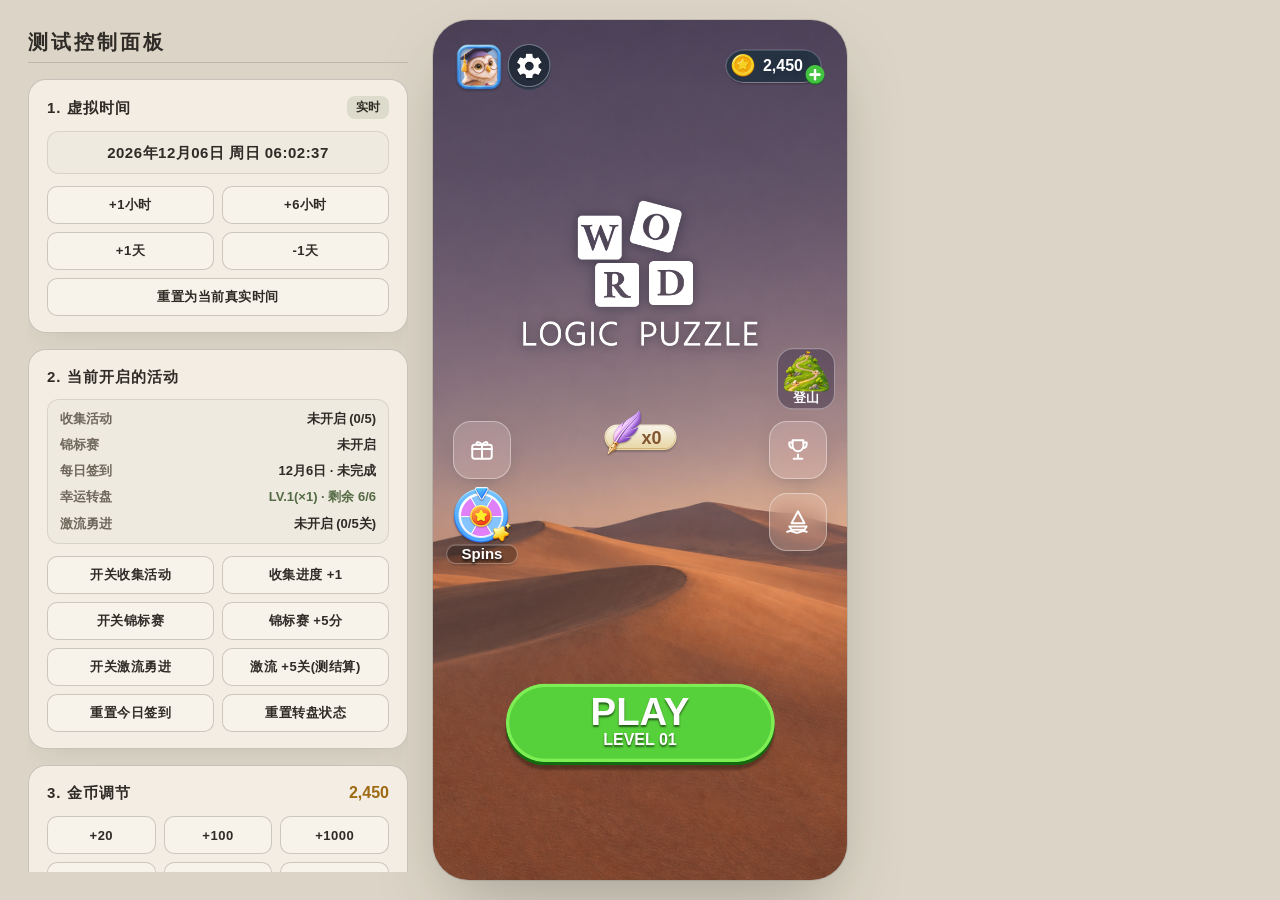
==== commit 4fe2767d: "Update game project" ====
--- a/index.html
+++ b/index.html
@@ -82,6 +82,7 @@
         <button class="dbg-btn dbg-btn-minus" type="button" data-dbg-coin="-1000">-1000</button>
       </div>
       <button class="dbg-btn dbg-btn-danger" type="button" id="dbg-reset-all">重置所有数据</button>
+      <button class="dbg-btn" type="button" id="dbg-mountain-progress">登山进度 +5</button>
       <button class="dbg-btn" type="button" id="dbg-mountain-variant">登山界面：A 版</button>
     </div>
   </aside>
@@ -534,7 +535,7 @@
     <section class="mountain-overlay" id="mountain-progress" role="dialog" aria-modal="true" aria-labelledby="mountain-title" hidden>
       <button type="button" id="mountain-dismiss" aria-label="返回">←</button>
       <button type="button" id="mountain-help" aria-label="活动说明" aria-controls="mountain-rules" aria-expanded="false">?</button>
-      <p id="mountain-rules" hidden>每期 29 天。通关获得 1 积分，达到门槛就会前往下一个登山节点。</p>
+      <p id="mountain-rules" hidden>每次通关前进 1 点。到达 25%、50%、75% 时播放爬山动画，登顶分别领取 50g、100g、200g。三座山全部登顶后进入无尽山坡，每再通关 25 关奖励 50g。月底按活动累计进度结算，前 3 名分别获得 200g、100g、50g，下月从第一座山重新开始。</p>
       <div class="mountain-scene">
         <header class="mountain-header">
           <h2 id="mountain-title">Summit Race</h2>
@@ -546,37 +547,26 @@
           </defs>
           <image id="mountain-art" href="assets/mountain/summit-scene.jpg" width="1536" height="1024" />
           <g class="mountain-route" fill="none">
-            <path d="M370 838 Q423 790 505 765 Q530 759 558 731" />
-            <path d="M558 731 C670 710 632 653 753 615 Q824 590 795 541" />
-            <path d="M795 541 C776 507 732 471 811 432 Q955 381 911 343 Q859 304 858 253" />
+            <path d="M370 838 Q423 790 505 765 Q530 759 558 731 C670 710 632 653 753 615 Q824 590 795 541 C776 507 732 471 811 432 Q955 381 911 343 Q859 304 858 253" />
           </g>
-          <g class="mountain-route-marks">
-            <circle cx="558" cy="731" r="12" />
-            <circle cx="795" cy="541" r="12" />
-            <circle cx="921" cy="364" r="12" />
-            <circle cx="858" cy="253" r="12" />
-            <g class="mountain-route-flags">
-              <text x="581" y="711">25%</text>
-              <text x="817" y="526">50%</text>
-              <text x="946" y="348">75%</text>
-            </g>
-          </g>
-          <g class="mountain-hikers">
-            <g transform="translate(462 806)"><use href="#summit-walker" /></g>
-            <g transform="translate(599 722)"><use href="#summit-walker" /></g>
-            <g transform="translate(700 657)"><use href="#summit-walker" /></g>
-            <g transform="translate(837 566)"><use href="#summit-walker" /></g>
-            <g transform="translate(768 482)"><use href="#summit-walker" /></g>
-            <g transform="translate(873 403)"><use href="#summit-walker" /></g>
-            <g transform="translate(891 306)"><use href="#summit-walker" /></g>
-          </g>
+          <g class="mountain-route-marks"></g>
+          <g class="mountain-hikers"></g>
           <g id="mountain-climber"><use href="#summit-walker" /></g>
         </svg>
         <p id="mountain-percentile"></p>
+        <div id="mountain-reward" role="status" hidden>
+          <strong id="mountain-reward-title"></strong>
+          <span class="mountain-reward-coins">
+            <img src="assets/mountain/icon_coins_1.png" alt="" />
+            <span id="mountain-reward-amount"></span>
+          </span>
+        </div>
       </div>
       <div class="mountain-standings">
+        <div class="mountain-status">
+          <p id="mountain-settlement" role="status" hidden></p>
+        </div>
         <div id="mountain-board">
-          <h3>Leaderboards</h3>
           <ol id="mountain-leaderboard" tabindex="0" aria-label="模拟对手的积分排行"></ol>
           <div id="mountain-player-row" aria-label="我的排名"></div>
         </div>
@@ -592,7 +582,7 @@
           <progress id="mountain-leg-progress" max="100" aria-label="本段登山进度"></progress>
           <dl class="mountain-camp-stats">
             <div><dt>营地玩家</dt><dd id="mountain-camp-count"></dd></div>
-            <div><dt>当前排名</dt><dd id="mountain-camp-ranking"></dd></div>
+            <div><dt>营地排名</dt><dd id="mountain-camp-ranking"></dd></div>
           </dl>
         </div>
         <button id="mountain-play" type="button">Start</button>
--- a/mountain.css
+++ b/mountain.css
@@ -80,8 +80,7 @@
   inset: 7px 48px auto;
 }
 
-.mountain-header h2,
-#mountain-board h3 {
+.mountain-header h2 {
   font-family: Georgia, serif;
   font-weight: 800;
   line-height: 1.05;
@@ -161,8 +160,9 @@
   }
 }
 
-[data-stage="1"] #mountain-art { filter: saturate(0.78) hue-rotate(10deg); }
-[data-stage="2"] #mountain-art { filter: saturate(1.2) hue-rotate(-9deg); }
+.mountain-overlay[data-stage="1"] { background: linear-gradient(#e39d6d, #91465e 65%, #673e64); }
+.mountain-overlay[data-stage="2"] { background: linear-gradient(#78bfc7, #267398 65%, #204f79); }
+.mountain-overlay[data-stage="3"] { background: linear-gradient(#55b6d4, #227f9e 65%, #174765); }
 
 .mountain-route {
   stroke: #fff4a9;
@@ -175,6 +175,9 @@
   fill: #fff3a5;
   filter: drop-shadow(0 2px 3px #234b71);
 }
+
+.mountain-route-marks circle { fill: #1e6689; stroke: #fff3a5; stroke-width: 4; }
+.mountain-route-marks circle.reached { fill: #fff3a5; }
 
 .mountain-route-flags {
   fill: #134f77;
@@ -237,37 +240,24 @@
 
 .mountain-standings {
   display: grid;
-  grid-template-rows: minmax(0, 1fr) auto;
+  grid-template-rows: auto minmax(0, 1fr) auto;
   justify-items: center;
   min-height: 0;
-  gap: 5px;
+  gap: 8px;
   padding: 0 9px 6px;
 }
 
 #mountain-board:not([hidden]) {
   display: grid;
-  grid-template-rows: auto minmax(0, 1fr) auto;
+  grid-template-rows: minmax(0, 1fr) auto;
   gap: 4px;
   width: min(100%, 400px);
   min-height: 0;
-  padding: 0 10px 9px;
+  padding: 9px 10px;
   border: 2px solid #c8faff;
   border-radius: 24px;
   background: url("assets/mountain/summit-board.png") center / 100% 100% no-repeat, linear-gradient(#c6f6ff, #b3eef3);
   box-shadow: inset 0 0 0 2px #efffff99, 0 3px 8px #1467877d;
-}
-
-#mountain-board h3 {
-  position: relative;
-  justify-self: center;
-  margin-top: -10px;
-  padding: 4px 24px 5px;
-  border: 2px solid #c1f7ff;
-  border-radius: 24px;
-  background: linear-gradient(#2b9dcb, #126c9b);
-  box-shadow: 0 2px 3px #1a688a55;
-  font-size: clamp(19px, 6vw, 27px);
-  text-shadow: 0 2px 2px #174b70;
 }
 
 #mountain-leaderboard {
@@ -279,7 +269,7 @@
 
 .mountain-board-row {
   display: grid;
-  grid-template-columns: 25px 27px minmax(0, 1fr) 28px 56px;
+  grid-template-columns: 25px 27px minmax(0, 1fr) 38px 56px;
   align-items: center;
   gap: 5px;
   min-height: 34px;
@@ -326,14 +316,19 @@
 
 .mountain-board-row:nth-child(even) .mountain-board-avatar { background: #397f6e; }
 
-.mountain-board-chest[data-tier] {
-  height: 24px;
-  background: url("assets/mountain/summit-chest.png") center / contain no-repeat;
-}
-
-.mountain-board-chest[data-tier="2"] { filter: hue-rotate(62deg); }
-.mountain-board-chest[data-tier="3"] { filter: hue-rotate(-100deg); }
-.mountain-board-chest[data-tier="4"] { filter: sepia(0.8) saturate(1.2); }
+.mountain-rank-reward {
+  color: #fff0a4;
+  text-align: right;
+  font-size: 12px;
+  font-weight: 800;
+}
+
+#mountain-settlement {
+  padding-bottom: 4px;
+  color: #fff0a4;
+  font-size: 12px;
+  font-weight: 700;
+}
 
 .mountain-board-score {
   display: flex;
@@ -444,3 +439,67 @@
   font-weight: 800;
   white-space: nowrap;
 }
+
+#mountain-reward:not([hidden]) {
+  position: absolute;
+  z-index: 2;
+  inset: 50% 15% auto;
+  display: grid;
+  justify-items: center;
+  gap: 3px;
+  padding: 9px 12px;
+  transform: translateY(-50%);
+  border: 2px solid #ffe9a8;
+  border-radius: 20px;
+  background: linear-gradient(#224170ed, #132950f5);
+  box-shadow: 0 4px 20px #15234795, 0 0 22px #ffdc7550;
+  color: #fff1c1;
+  font-size: clamp(16px, 5vw, 22px);
+}
+
+.mountain-reward-coins {
+  display: flex;
+  align-items: center;
+  gap: 7px;
+  color: #ffdb65;
+  font-size: 1.35em;
+  font-weight: 900;
+}
+
+.mountain-reward-coins img {
+  width: 34px;
+  height: 34px;
+  object-fit: contain;
+}
+
+@media (prefers-reduced-motion: no-preference) {
+  #mountain-reward:not([hidden]) { animation: mountain-reward-reveal 360ms ease-out; }
+  .mountain-reward-coins { animation: mountain-coins-reveal 480ms 160ms both; }
+}
+
+@keyframes mountain-reward-reveal {
+  from { opacity: 0; transform: translateY(-35%) scale(0.84); }
+}
+
+@keyframes mountain-coins-reveal {
+  0% { opacity: 0; transform: translateY(10px) scale(0.65); }
+  65% { opacity: 1; transform: translateY(-3px) scale(1.1); }
+  100% { transform: none; }
+}
+
+.mountain-overlay[data-stage="3"] .mountain-route {
+  visibility: hidden;
+}
+
+.mountain-overlay[data-stage="3"] #mountain-climber use {
+  scale: 0.75;
+  transform-origin: 0 0;
+}
+
+.mountain-overlay[data-stage="3"] #mountain-climber.walking use {
+  animation-name: mountain-slope-step;
+}
+
+@keyframes mountain-slope-step {
+  to { transform: translateY(-5px); }
+}
